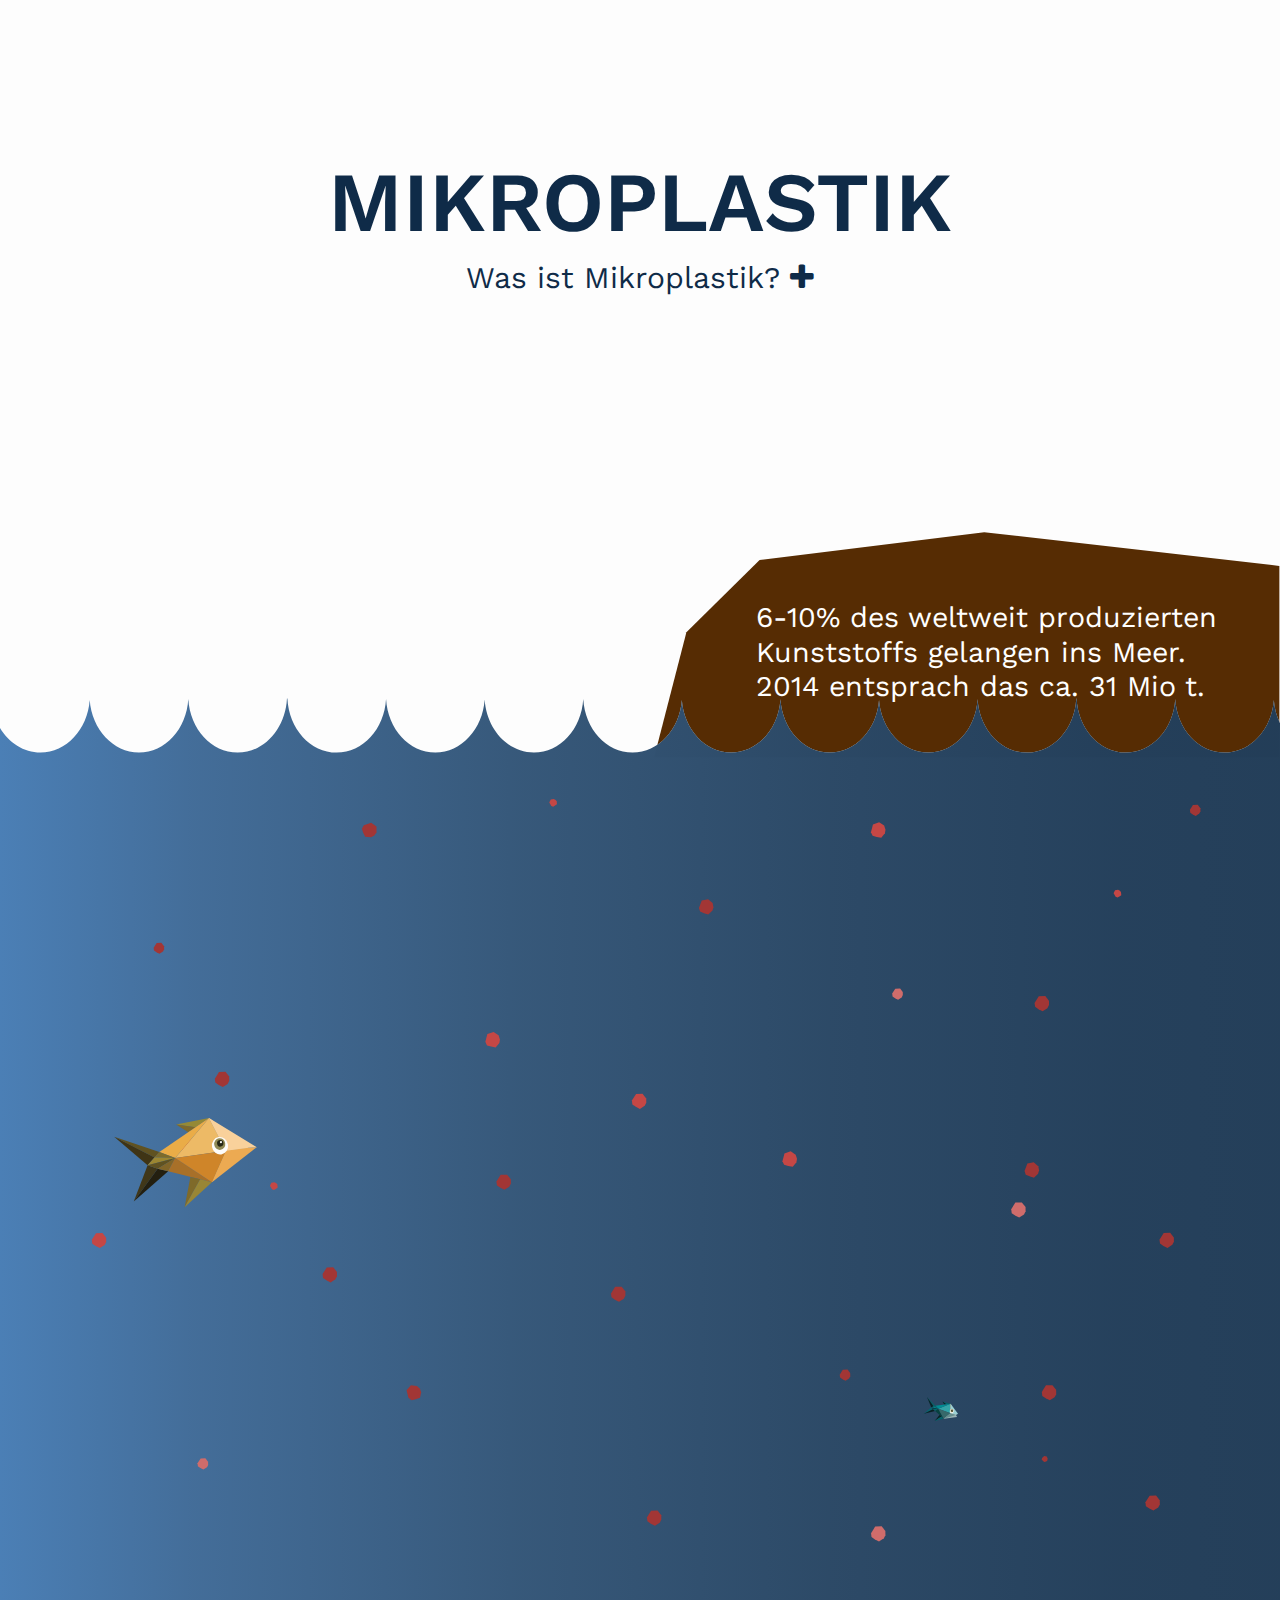
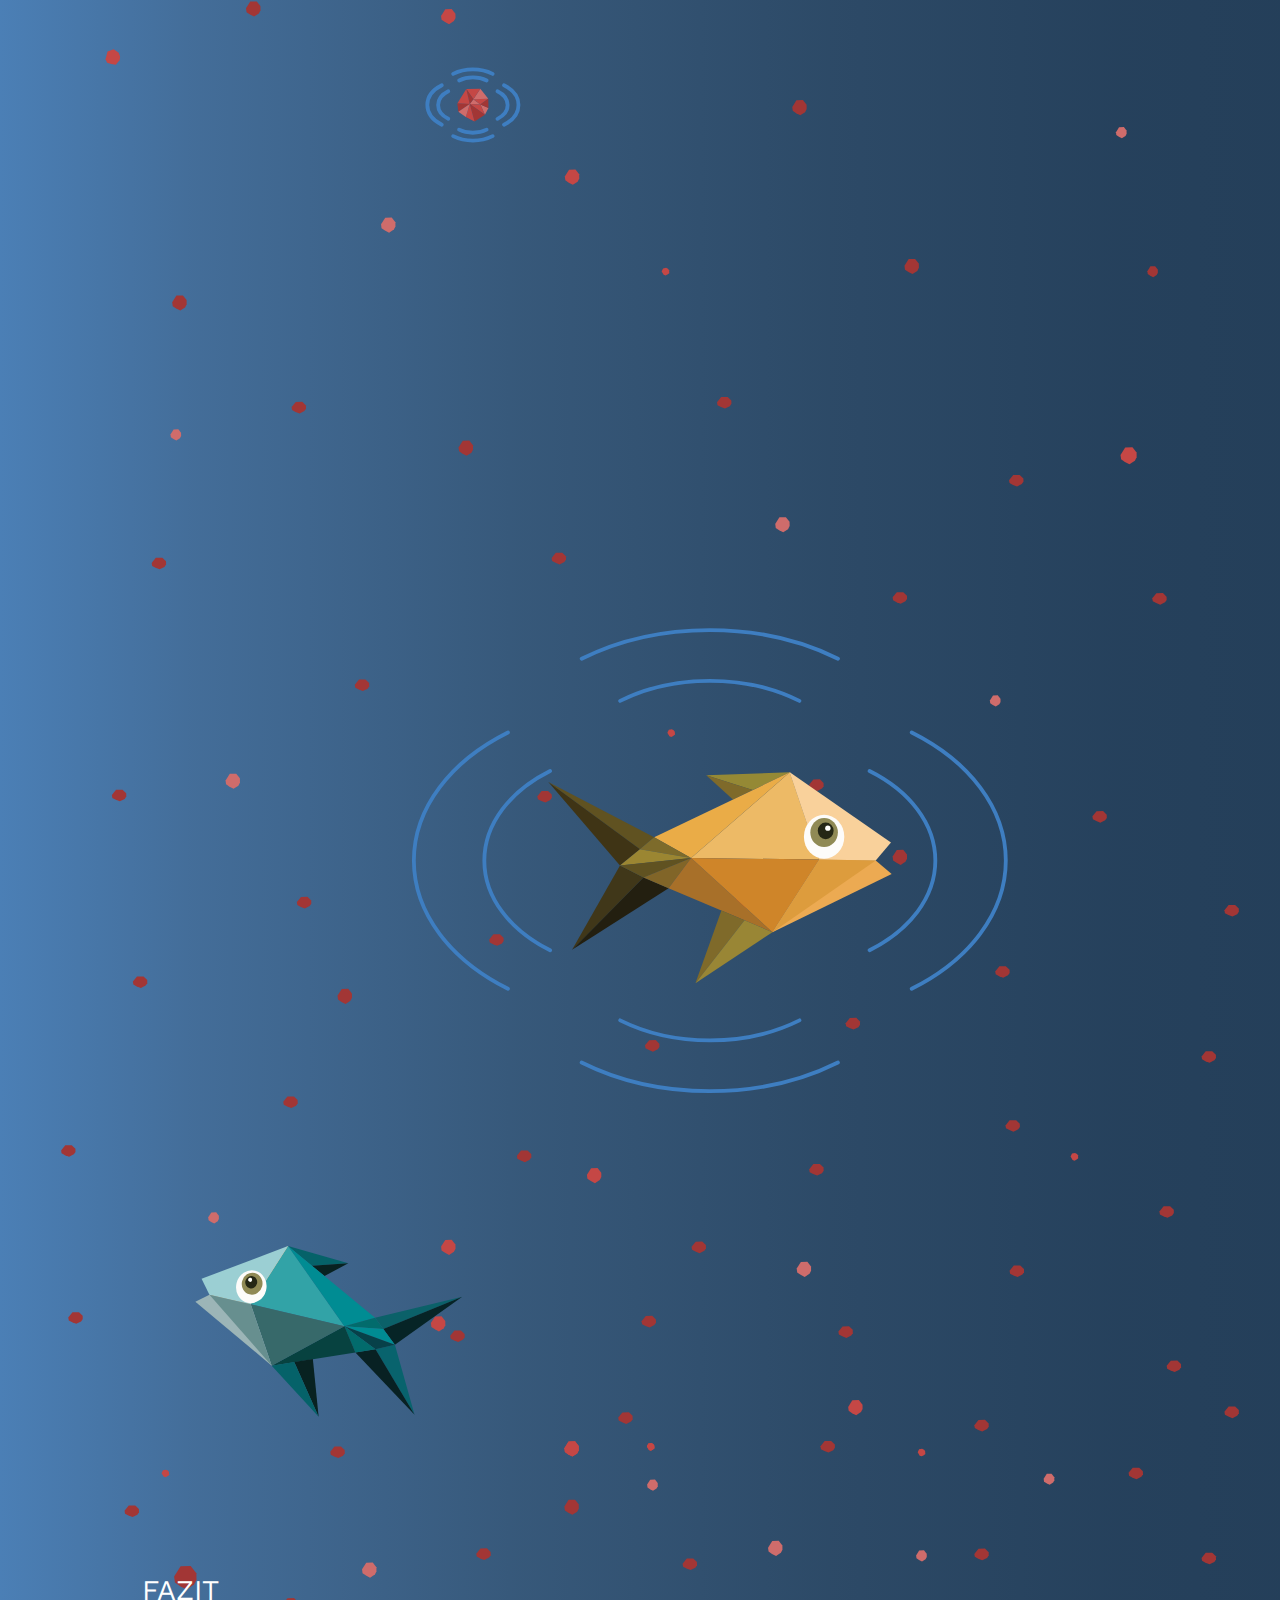
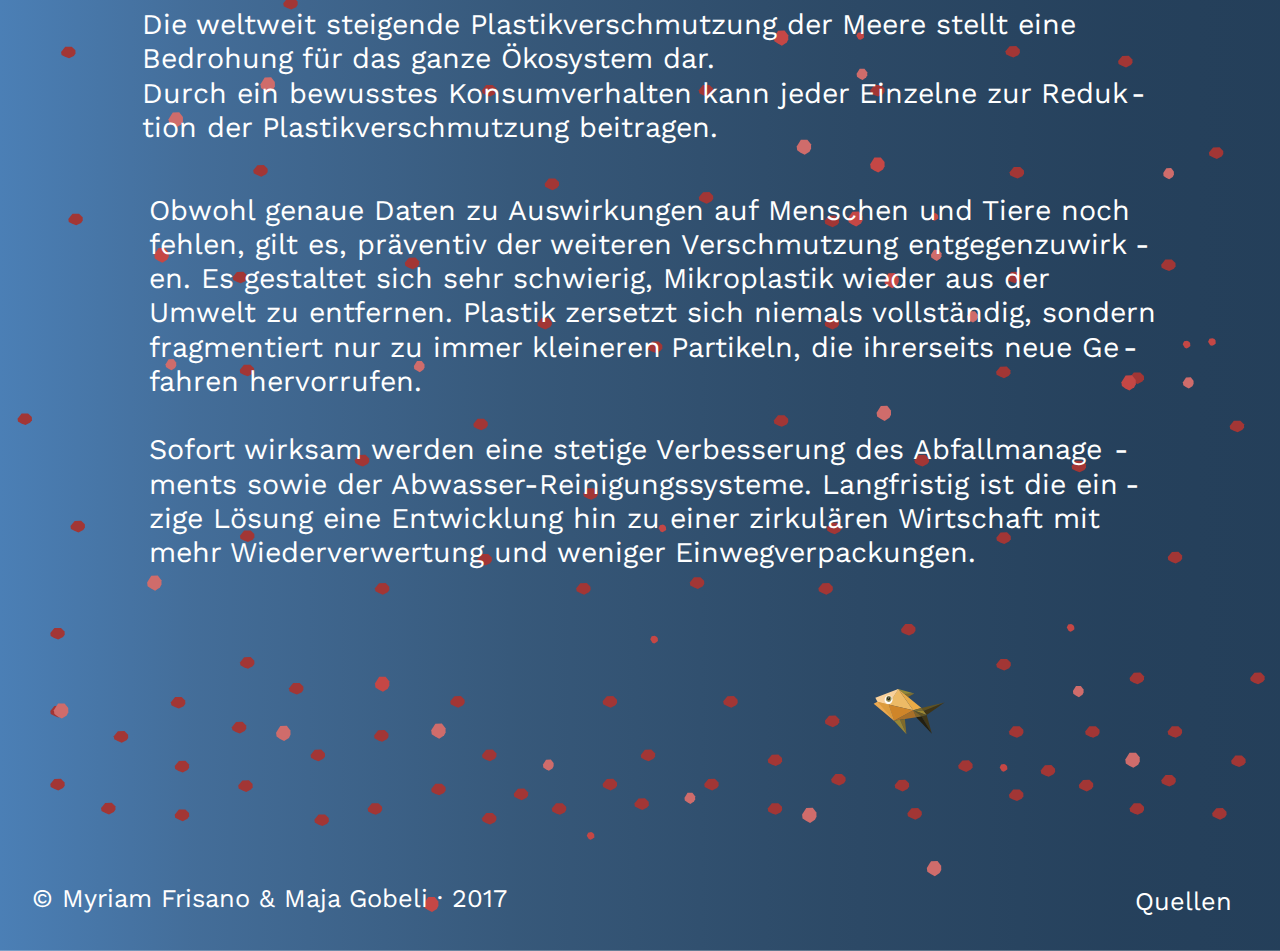
==== index.html @ d48871a4 "new svg and animation" ====
<!DOCTYPE html>
<html lang="de">

<head>
    <meta charset="UTF-8">
    <meta http-equiv="expires" content="43200">
    <title>Mikroplastik</title>
    <meta name="viewport" content="width=device-width, initial-scale=1">
    <link href="https://fonts.googleapis.com/css?family=Work+Sans:400,600" rel="stylesheet">
    <link rel="stylesheet" href="css/main.css">
</head>
<!-- head end-->

<body>
    <div class="container">
        <div class="head">
            <h1 class="title">Mikroplastik</h1>
            <div class="toggle-box text">
                <p class="toggles">Was ist Mikroplastik? <i class="fa fa-plus"></i></p>
                <p class="is-toggled hidden">Unter Mikroplastik versteht man Plastikteile, die kleiner als 5mm sind. Durch Wasser- und Luftwege gelangen sie in die Umwelt, wo sie auf den ersten Blick nur schwer zu erkennen sind, aber grossen Schaden anrichten können. Die Konzentration
                    von Mikroplastik in den Weltmeeren wächst stetig.</p>
            </div>
        </div>
        <div class="water-scrollable">
            <svg version="1.1" xmlns="http://www.w3.org/2000/svg" xmlns:xlink="http://www.w3.org/1999/xlink" x="0px" y="0px" viewBox="0 0 2016.2 5826.3" style="enable-background:new 0 0 2016.2 5826.3;" xml:space="preserve">
                <defs>
                    <linearGradient id="ocean_gradient_1_" gradientUnits="userSpaceOnUse" x1="-180.1298" y1="3107.217" x2="2158.627" y2="3107.217">
                        <stop offset="0" style="stop-color:#3E7EC1"/>
                        <stop offset="0.2067" style="stop-color:#315F8F"/>
                        <stop offset="0.426" style="stop-color:#23486D"/>
                        <stop offset="0.6368" style="stop-color:#183858"/>
                        <stop offset="0.8329" style="stop-color:#102E4C"/>
                        <stop offset="1" style="stop-color:#0E2B48"/>
                    </linearGradient>
                </defs>
                <g id="Land_neu">
                    <polygon class="st0" points="2015.2,481 1030.4,481 1081.2,283.9 1196.5,170.3 1550.3,126.3 2015.2,179.4 	"/>
                    <rect x="1190.8" y="243.3" class="st1" width="796.3" height="180.6"/>
                    <text id="Infobox_1" transform="matrix(1 0 0 1 1190.7623 276.1377)">
                        <tspan x="0" y="0" class="st2 st3 st4">6-10% des weltweit produzierten
                        </tspan>
                        <tspan x="0" y="54" class="st2 st3 st4">Kunststoffs gelangen ins Meer.
                        </tspan>
                        <tspan x="0" y="108" class="st2 st3 st4">2014 entsprach das ca. 31 Mio t.
                        </tspan>
                    </text>
                </g>
                <g id="Ocean">
                    <g id="gradient">
                        <path id="ocean_shape" class="st5" d="M2084.1,473.5c-40.8,0-74.2-36.4-77.6-82.7c-3.4,46.4-36.8,82.7-77.6,82.7c-41.3,0-75-37.3-77.7-84.5c-2.7,47.2-36.4,84.5-77.7,84.5c-41.6,0-75.4-37.7-77.7-85.3h-0.5c-2.3,47.6-36.2,85.3-77.7,85.3c-41.3,0-75-37.3-77.7-84.5c-2.7,47.2-36.4,84.5-77.7,84.5c-40.8,0-74.2-36.4-77.6-82.7c-3.4,46.4-36.8,82.7-77.6,82.7c-41.3,0-75-37.3-77.7-84.5c-2.7,47.2-36.4,84.5-77.7,84.5c-40.8,0-74.2-36.4-77.6-82.7c-3.4,46.4-36.8,82.7-77.6,82.7c-41.3,0-75-37.3-77.7-84.5c-2.7,47.2-36.4,84.5-77.7,84.5c-41,0-74.6-36.8-77.6-83.5c-3.1,46.7-36.6,83.5-77.6,83.5c-41.3,0-75-37.3-77.7-84.5c-2.7,47.2-36.4,84.5-77.7,84.5c-41.6,0-75.4-37.7-77.7-85.3H452c-2.3,47.6-36.2,85.3-77.7,85.3c-41.3,0-75-37.3-77.7-84.5c-2.7,47.2-36.4,84.5-77.7,84.5c-40.8,0-74.2-36.5-77.6-82.7c-3.4,46.4-36.8,82.7-77.6,82.7c-41.6,0-75.3-37.8-77.6-85.3h0c-2.3,47.6-36.2,85.3-77.7,85.3c-41.6,0-75.3-37.9-77.6-85.3h-10.8v5438.1h2338.8V409.4C2148.9,446.5,2119.3,473.5,2084.1,473.5z"/>
                        <path id="ocean_gradient" class="st6" fill="url(#ocean_gradient_1_)" d="M2084.1,473.5c-40.8,0-74.2-36.4-77.6-82.7c-3.4,46.4-36.8,82.7-77.6,82.7c-41.3,0-75-37.3-77.7-84.5c-2.7,47.2-36.4,84.5-77.7,84.5c-41.6,0-75.4-37.7-77.7-85.3h-0.5c-2.3,47.6-36.2,85.3-77.7,85.3c-41.3,0-75-37.3-77.7-84.5c-2.7,47.2-36.4,84.5-77.7,84.5c-40.8,0-74.2-36.4-77.6-82.7c-3.4,46.4-36.8,82.7-77.6,82.7c-41.3,0-75-37.3-77.7-84.5c-2.7,47.2-36.4,84.5-77.7,84.5c-40.8,0-74.2-36.4-77.6-82.7c-3.4,46.4-36.8,82.7-77.6,82.7c-41.3,0-75-37.3-77.7-84.5c-2.7,47.2-36.4,84.5-77.7,84.5c-41,0-74.6-36.8-77.6-83.5c-3.1,46.7-36.6,83.5-77.6,83.5c-41.3,0-75-37.3-77.7-84.5c-2.7,47.2-36.4,84.5-77.7,84.5c-41.6,0-75.4-37.7-77.7-85.3H452c-2.3,47.6-36.2,85.3-77.7,85.3c-41.3,0-75-37.3-77.7-84.5c-2.7,47.2-36.4,84.5-77.7,84.5c-40.8,0-74.2-36.5-77.6-82.7c-3.4,46.4-36.8,82.7-77.6,82.7c-41.6,0-75.3-37.8-77.6-85.3h0c-2.3,47.6-36.2,85.3-77.7,85.3c-41.6,0-75.3-37.9-77.6-85.3h-10.8v5438.1h2338.8V409.4C2148.9,446.5,2119.3,473.5,2084.1,473.5z"/>
                    </g>
                    <g id="MP">
                        <polygon class="st7" points="1586.1,4764.9 1592.7,4756.8 1602.9,4756.6 1608.7,4762.3 1608.8,4767.4 1606.3,4771.1
            			1598.7,4774.9 1592.3,4772.4 1586.9,4769.5 		"/>
                        <polygon class="st7" points="366.6,4764.9 373.2,4756.8 383.4,4756.6 389.2,4762.3 389.3,4767.4 386.8,4771.1 379.2,4774.9
            			372.8,4772.4 367.4,4769.5 		"/>
                        <polygon class="st7" points="446.2,4333.6 452.8,4325.6 463,4325.4 468.8,4331 468.9,4336.2 466.4,4339.9 458.8,4343.7
            			452.4,4341.2 447,4338.3 		"/>
                        <polygon class="st7" points="96.2,4410.3 102.8,4402.3 113,4402 118.8,4407.7 118.9,4412.9 116.3,4416.6 108.8,4420.4
            			102.4,4417.8 97,4415 		"/>
                        <polygon class="st7" points="1534.7,4256 1541.3,4247.8 1551.5,4247.6 1557.3,4253.3 1557.4,4258.4 1554.8,4262.2 1547.2,4265.9
            			1540.9,4263.4 1535.5,4260.6 		"/>
                        <polygon class="st7" points="196.2,4187.9 202.8,4179.8 213,4179.6 218.8,4185.2 218.9,4190.4 216.4,4194.1 208.8,4197.9
            			202.4,4195.4 197,4192.5 		"/>
                        <polygon class="st7" points="1534.7,4053.1 1541.3,4045.1 1551.5,4044.8 1557.3,4050.5 1557.4,4055.6 1554.8,4059.3
            			1547.2,4063.2 1540.9,4060.6 1535.5,4057.8 		"/>
                        <polygon class="st7" points="1837.7,3959.6 1844.2,3951.5 1854.5,3951.3 1860.2,3956.9 1860.4,3962.1 1857.8,3965.8
            			1850.2,3969.6 1843.9,3967.1 1838.5,3964.3 		"/>
                        <polygon class="st7" points="1777.7,4128.3 1784.2,4120.2 1794.5,4120.1 1800.2,4125.7 1800.4,4130.8 1797.8,4134.6
            			1790.2,4138.4 1783.9,4135.9 1778.5,4133 		"/>
                        <polygon class="st7" points="1779.3,4923.4 1785.9,4915.2 1796.1,4915.1 1801.9,4920.7 1802,4925.8 1799.5,4929.6 1791.9,4933.4
            			1785.5,4930.9 1780.1,4928.1 		"/>
                        <polygon class="st7" points="752.1,5209.4 758.7,5201.2 768.9,5201 774.7,5206.7 774.8,5211.8 772.2,5215.6 764.6,5219.3
            			758.3,5216.8 752.9,5214 		"/>
                        <polygon class="st7" points="1289.1,5255.3 1295.7,5247.2 1305.9,5247 1311.7,5252.7 1311.8,5257.8 1309.2,5261.6 1301.7,5265.3
            			1295.3,5262.8 1289.9,5260 		"/>
                        <polygon class="st7" points="1086.6,5246.2 1093.1,5238 1103.3,5237.9 1109.1,5243.5 1109.3,5248.6 1106.7,5252.4 1099.1,5256.2
            			1092.7,5253.7 1087.3,5250.8 		"/>
                        <polygon class="st7" points="907.6,5255.3 914.1,5247.2 924.3,5247 930.1,5252.7 930.3,5257.8 927.7,5261.6 920.1,5265.3
            			913.7,5262.8 908.3,5260 		"/>
                        <polygon class="st7" points="1302.4,5160 1309,5152 1319.2,5151.8 1325,5157.4 1325.1,5162.6 1322.5,5166.3 1314.9,5170.1
            			1308.6,5167.6 1303.2,5164.7 		"/>
                        <polygon class="st7" points="1937,4999.4 1943.5,4991.3 1953.8,4991.1 1959.5,4996.8 1959.7,5001.8 1957.1,5005.6 1949.5,5009.4
            			1943.2,5006.9 1937.8,5004.1 		"/>
                        <polygon class="st7" points="1569,4914.3 1575.5,4906.1 1585.8,4905.9 1591.5,4911.6 1591.7,4916.7 1589.1,4920.5 1581.5,4924.2
            			1575.2,4921.7 1569.8,4918.9 		"/>
                        <polygon class="st7" points="1218.9,4990.9 1225.5,4982.8 1235.7,4982.6 1241.5,4988.3 1241.6,4993.4 1239.1,4997.2
            			1231.5,5000.9 1225.1,4998.4 1219.7,4995.6 		"/>
                        <polygon class="st7" points="1020.6,4874.7 1027.2,4866.6 1037.4,4866.3 1043.2,4872 1043.3,4877.1 1040.7,4880.9 1033.2,4884.6
            			1026.8,4882.2 1021.4,4879.4 		"/>
                        <polygon class="st7" points="918.9,5106 925.5,5097.8 935.7,5097.6 941.5,5103.3 941.6,5108.4 939,5112.2 931.5,5115.9
            			925.1,5113.5 919.7,5110.7 		"/>
                        <polygon class="st7" points="1829,4745.5 1835.6,4737.4 1845.8,4737.2 1851.6,4742.9 1851.7,4748 1849.1,4751.7 1841.6,4755.5
            			1835.2,4753 1829.8,4750.1 		"/>
                        <polygon class="st7" points="1299,4676.4 1305.5,4668.3 1315.8,4668.1 1321.5,4673.8 1321.7,4678.9 1319.1,4682.7 1311.5,4686.4
            			1305.2,4683.9 1299.8,4681 		"/>
                        <polygon class="st7" points="1299,4837.5 1305.5,4829.4 1315.8,4829.1 1321.5,4834.8 1321.7,4839.9 1319.1,4843.7 1311.5,4847.5
            			1305.2,4844.9 1299.8,4842.2 		"/>
                        <polygon class="st7" points="1590.3,4599.7 1596.9,4591.7 1607.1,4591.5 1612.9,4597.1 1613,4602.2 1610.5,4606 1602.9,4609.8
            			1596.5,4607.3 1591.1,4604.4 		"/>
                        <polygon class="st7" points="1839.4,5206.1 1846,5198 1856.2,5197.8 1862,5203.4 1862.1,5208.6 1859.5,5212.3 1852,5216.1
            			1845.6,5213.6 1840.2,5210.7 		"/>
                        <polygon class="st7" points="1569.4,5374.8 1576,5366.7 1586.2,5366.5 1592,5372.2 1592.1,5377.3 1589.5,5381.1 1581.9,5384.8
            			1575.6,5382.3 1570.2,5379.4 		"/>
                        <polygon class="st7" points="1569.4,5175.4 1576,5167.3 1586.2,5167.1 1592,5172.8 1592.1,5177.9 1589.5,5181.6 1581.9,5185.4
            			1575.6,5182.9 1570.2,5180.1 		"/>
                        <polygon class="st7" points="111,5157.1 117.6,5149.1 127.8,5148.8 133.6,5154.5 133.7,5159.6 131.1,5163.3 123.6,5167.2
            			117.2,5164.6 111.8,5161.8 		"/>
                        <polygon class="st7" points="745.6,4996.5 752.2,4988.3 762.4,4988.1 768.2,4993.8 768.3,4998.9 765.7,5002.7 758.1,5006.4
            			751.8,5003.9 746.4,5001.1 		"/>
                        <polygon class="st7" points="377.6,4911.3 384.2,4903.2 394.4,4903 400.2,4908.7 400.3,4913.8 397.7,4917.5 390.1,4921.3
            			383.8,4918.8 378.4,4915.9 		"/>
                        <polygon class="st7" points="27.6,4988 34.1,4979.9 44.3,4979.7 50.1,4985.3 50.3,4990.5 47.7,4994.2 40.1,4998 33.7,4995.5
            			28.3,4992.6 		"/>
                        <polygon class="st7" points="637.6,4742.5 644.2,4734.4 654.4,4734.3 660.2,4739.9 660.3,4745 657.7,4748.8 650.2,4752.6
            			643.8,4750.1 638.4,4747.2 		"/>
                        <polygon class="st7" points="107.6,4673.4 114.2,4665.3 124.4,4665.2 130.2,4670.8 130.3,4675.9 127.7,4679.7 120.1,4683.5
            			113.8,4681 108.4,4678.1 		"/>
                        <polygon class="st7" points="398.9,4596.8 405.5,4588.7 415.7,4588.5 421.5,4594.2 421.6,4599.3 419.1,4603 411.5,4606.8
            			405.1,4604.3 399.7,4601.5 		"/>
                        <polygon class="st7" points="857.9,4618.1 864.5,4609.9 874.7,4609.8 880.5,4615.4 880.6,4620.5 878,4624.3 870.4,4628.1
            			864.1,4625.6 858.7,4622.8 		"/>
                        <polygon class="st7" points="378,5371.9 384.6,5363.8 394.8,5363.6 400.6,5369.2 400.7,5374.3 398.1,5378.1 390.6,5381.9
            			384.2,5379.4 378.8,5376.5 		"/>
                        <polygon class="st7" points="378,5172.5 384.6,5164.3 394.8,5164.2 400.6,5169.8 400.7,5174.9 398.1,5178.7 390.6,5182.4
            			384.2,5180 378.8,5177.1 		"/>
                        <polygon class="st7" points="999.3,5594.3 1005.8,5586.2 1016,5586 1021.8,5591.6 1022,5596.8 1019.4,5600.5 1011.8,5604.3
            			1005.4,5601.8 1000,5598.9 		"/>
                        <polygon class="st7" points="1429.3,5609.6 1435.9,5601.5 1446.1,5601.3 1451.9,5607 1452,5612.1 1449.4,5615.9 1441.9,5619.6
            			1435.5,5617.1 1430.1,5614.3 		"/>
                        <polygon class="st7" points="1909.3,5609.6 1915.9,5601.5 1926.1,5601.3 1931.9,5607 1932.1,5612.1 1929.5,5615.9 1921.9,5619.6
            			1915.5,5617.1 1910.1,5614.3 		"/>
                        <polygon class="st7" points="1309.3,5555.9 1315.9,5547.9 1326.1,5547.6 1331.9,5553.3 1332,5558.4 1329.4,5562.2 1321.8,5566
            			1315.5,5563.4 1310.1,5560.6 		"/>
                        <polygon class="st7" points="1209.3,5601.9 1215.8,5593.9 1226.1,5593.6 1231.8,5599.3 1232,5604.5 1229.4,5608.2 1221.8,5612
            			1215.5,5609.4 1210.1,5606.6 		"/>
                        <polygon class="st7" points="1209.3,5525.2 1215.8,5517.2 1226.1,5517 1231.8,5522.6 1232,5527.8 1229.4,5531.5 1221.8,5535.3
            			1215.5,5532.8 1210.1,5529.9 		"/>
                        <polygon class="st7" points="1109.3,5563.6 1115.8,5555.5 1126.1,5555.3 1131.8,5561 1132,5566.1 1129.4,5569.9 1121.8,5573.6
            			1115.4,5571.1 1110,5568.3 		"/>
                        <polygon class="st7" points="869.2,5601.9 875.8,5593.9 886,5593.6 891.8,5599.3 891.9,5604.5 889.4,5608.2 881.8,5612
            			875.4,5609.4 870,5606.6 		"/>
                        <polygon class="st7" points="949.2,5563.6 955.8,5555.5 966,5555.3 971.8,5561 972,5566.1 969.4,5569.9 961.8,5573.6
            			955.4,5571.1 950,5568.3 		"/>
                        <polygon class="st7" points="79.2,5563.6 85.7,5555.5 96,5555.3 101.7,5561 101.9,5566.1 99.3,5569.9 91.7,5573.6 85.3,5571.1
            			79.9,5568.3 		"/>
                        <polygon class="st7" points="79.2,5448.5 85.7,5440.5 96,5440.3 101.7,5445.9 101.9,5451.1 99.3,5454.8 91.7,5458.6 85.3,5456.1
            			79.9,5453.2 		"/>
                        <polygon class="st7" points="79.2,5325.8 85.7,5317.8 96,5317.6 101.7,5323.2 101.9,5328.3 99.3,5332.1 91.7,5335.9 85.3,5333.4
            			79.9,5330.5 		"/>
                        <polygon class="st7" points="759.2,5617.3 765.8,5609.2 776,5609 781.8,5614.7 781.9,5619.8 779.4,5623.6 771.8,5627.3
            			765.4,5624.8 760,5621.9 		"/>
                        <polygon class="st7" points="809.2,5578.9 815.8,5570.9 826,5570.6 831.8,5576.3 831.9,5581.4 829.4,5585.2 821.8,5589
            			815.4,5586.4 810,5583.6 		"/>
                        <polygon class="st7" points="579.2,5601.9 585.8,5593.9 596,5593.6 601.8,5599.3 601.9,5604.5 599.3,5608.2 591.8,5612
            			585.4,5609.4 580,5606.6 		"/>
                        <polygon class="st7" points="679.2,5571.2 685.8,5563.2 696,5563 701.8,5568.6 701.9,5573.8 699.3,5577.5 691.8,5581.3
            			685.4,5578.8 680,5575.9 		"/>
                        <polygon class="st7" points="759.2,5517.6 765.8,5509.5 776,5509.3 781.8,5515 781.9,5520.1 779.4,5523.8 771.8,5527.6
            			765.4,5525.1 760,5522.2 		"/>
                        <polygon class="st7" points="590.6,5255.3 597.1,5247.2 607.4,5247 613.1,5252.7 613.3,5257.8 610.7,5261.6 603.1,5265.3
            			596.8,5262.8 591.4,5260 		"/>
                        <polygon class="st7" points="1009.3,5517.6 1015.8,5509.5 1026,5509.3 1031.8,5515 1032,5520.1 1029.4,5523.8 1021.8,5527.6
            			1015.4,5525.1 1010,5522.2 		"/>
                        <polygon class="st7" points="489.2,5517.6 495.8,5509.5 506,5509.3 511.8,5515 511.9,5520.1 509.3,5523.8 501.8,5527.6
            			495.4,5525.1 490,5522.2 		"/>
                        <polygon class="st7" points="589.2,5486.9 595.8,5478.8 606,5478.6 611.8,5484.3 611.9,5489.4 609.3,5493.1 601.8,5496.9
            			595.4,5494.4 590,5491.6 		"/>
                        <polygon class="st7" points="709.2,5433.2 715.8,5425.2 726,5424.9 731.8,5430.6 731.9,5435.7 729.4,5439.4 721.8,5443.3
            			715.4,5440.7 710,5437.9 		"/>
                        <polygon class="st7" points="949.2,5433.2 955.8,5425.2 966,5424.9 971.8,5430.6 972,5435.7 969.4,5439.4 961.8,5443.3
            			955.4,5440.7 950,5437.9 		"/>
                        <polygon class="st7" points="1139.3,5433.2 1145.8,5425.2 1156.1,5424.9 1161.8,5430.6 1162,5435.7 1159.4,5439.4 1151.8,5443.3
            			1145.5,5440.7 1140.1,5437.9 		"/>
                        <polygon class="st7" points="1299.3,5463.9 1305.9,5455.8 1316.1,5455.6 1321.9,5461.3 1322,5466.4 1319.4,5470.1 1311.8,5473.9
            			1305.5,5471.4 1300.1,5468.6 		"/>
                        <polygon class="st7" points="1688,5062.5 1694.5,5054.4 1704.8,5054.2 1710.5,5059.9 1710.7,5065 1708.1,5068.7 1700.5,5072.5
            			1694.2,5070 1688.8,5067.2 		"/>
                        <polygon class="st7" points="1829.3,5557.4 1835.9,5549.3 1846.1,5549.1 1851.9,5554.8 1852,5559.9 1849.5,5563.7 1841.9,5567.4
            			1835.5,5565 1830.1,5562.1 		"/>
                        <polygon class="st7" points="495.2,5619.6 501.8,5611.5 512,5611.4 517.8,5617 517.9,5622.1 515.4,5625.9 507.8,5629.7
            			501.4,5627.2 496,5624.3 		"/>
                        <polygon class="st7" points="375.2,5566 381.8,5557.8 392,5557.7 397.8,5563.3 397.9,5568.4 395.3,5572.2 387.8,5576
            			381.4,5573.5 376,5570.6 		"/>
                        <polygon class="st7" points="275.2,5612 281.8,5603.8 292,5603.7 297.8,5609.3 297.9,5614.4 295.3,5618.2 287.8,5622
            			281.4,5619.5 276,5616.6 		"/>
                        <polygon class="st7" points="275.2,5535.3 281.8,5527.2 292,5527 297.8,5532.6 297.9,5537.7 295.3,5541.5 287.8,5545.3
            			281.4,5542.8 276,5540 		"/>
                        <polygon class="st7" points="1939.3,5526.8 1945.9,5518.6 1956.1,5518.4 1961.9,5524.1 1962.1,5529.2 1959.5,5533 1951.9,5536.7
            			1945.5,5534.2 1940.1,5531.4 		"/>
                        <polygon class="st7" points="1699.3,5565.1 1705.9,5557 1716.1,5556.8 1721.9,5562.4 1722,5567.6 1719.5,5571.3 1711.9,5575.1
            			1705.5,5572.6 1700.1,5569.8 		"/>
                        <polygon class="st7" points="179.2,5488.4 185.7,5480.3 196,5480.1 201.7,5485.7 201.9,5490.9 199.3,5494.6 191.7,5498.4
            			185.4,5495.9 180,5493.1 		"/>
                        <polygon class="st7" points="1589.3,5580.5 1595.9,5572.3 1606.1,5572.2 1611.9,5577.8 1612,5582.9 1609.4,5586.7 1601.9,5590.4
            			1595.5,5588 1590.1,5585.1 		"/>
                        <polygon class="st7" points="1639.3,5542.1 1645.9,5534 1656.1,5533.7 1661.9,5539.4 1662,5544.6 1659.4,5548.3 1651.9,5552.1
            			1645.5,5549.6 1640.1,5546.8 		"/>
                        <polygon class="st7" points="269.2,5434.7 275.8,5426.6 286,5426.4 291.7,5432.1 291.9,5437.2 289.3,5441 281.7,5444.7
            			275.4,5442.2 270,5439.4 		"/>
                        <polygon class="st7" points="1409.3,5565.1 1415.9,5557 1426.1,5556.8 1431.9,5562.4 1432,5567.6 1429.4,5571.3 1421.8,5575.1
            			1415.5,5572.6 1410.1,5569.8 		"/>
                        <polygon class="st7" points="1509.3,5534.4 1515.9,5526.3 1526.1,5526.1 1531.9,5531.8 1532,5536.9 1529.4,5540.6 1521.9,5544.4
            			1515.5,5541.9 1510.1,5539.1 		"/>
                        <polygon class="st7" points="1589.3,5480.8 1595.9,5472.6 1606.1,5472.4 1611.9,5478.1 1612,5483.2 1609.4,5487 1601.9,5490.7
            			1595.5,5488.2 1590.1,5485.4 		"/>
                        <polygon class="st7" points="1709.3,5480.8 1715.9,5472.6 1726.1,5472.4 1731.9,5478.1 1732,5483.2 1729.5,5487 1721.9,5490.7
            			1715.5,5488.2 1710.1,5485.4 		"/>
                        <polygon class="st7" points="1839.3,5480.8 1845.9,5472.6 1856.1,5472.4 1861.9,5478.1 1862,5483.2 1859.5,5487 1851.9,5490.7
            			1845.5,5488.2 1840.1,5485.4 		"/>
                        <polygon class="st7" points="1419.3,5319.6 1425.9,5311.6 1436.1,5311.3 1441.9,5317 1442,5322.2 1439.4,5325.9 1431.9,5329.7
            			1425.5,5327.1 1420.1,5324.3 		"/>
                        <polygon class="st7" points="1779.3,5601.9 1785.9,5593.9 1796.1,5593.6 1801.9,5599.3 1802,5604.5 1799.5,5608.2 1791.9,5612
            			1785.5,5609.4 1780.1,5606.6 		"/>
                        <polygon class="st7" points="1779.3,5396.4 1785.9,5388.3 1796.1,5388 1801.9,5393.7 1802,5398.9 1799.5,5402.6 1791.9,5406.4
            			1785.5,5403.8 1780.1,5401 		"/>
                        <polygon class="st7" points="1969.3,5396.4 1975.9,5388.3 1986.1,5388 1991.9,5393.7 1992.1,5398.9 1989.5,5402.6 1981.9,5406.4
            			1975.5,5403.8 1970.1,5401 		"/>
                        <polygon class="st7" points="365.2,5473.9 371.8,5465.8 382,5465.6 387.8,5471.2 387.9,5476.4 385.3,5480.1 377.8,5483.9
            			371.4,5481.4 366,5478.6 		"/>
                        <polygon class="st7" points="455.2,5412.6 461.8,5404.4 472,5404.2 477.8,5409.9 477.9,5415 475.4,5418.8 467.8,5422.5
            			461.4,5420 456,5417.3 		"/>
                        <polygon class="st7" points="159.2,5601.3 165.7,5593.3 176,5593 181.7,5598.7 181.9,5603.8 179.3,5607.6 171.7,5611.4
            			165.3,5608.8 159.9,5606 		"/>
                        <polygon class="st7" points="1583.8,4409.3 1590.3,4401.2 1600.6,4401 1606.3,4406.6 1606.5,4411.8 1603.9,4415.5 1596.3,4419.3
            			1590,4416.8 1584.6,4414 		"/>
                        <polygon class="st7" points="1761.2,4424.8 1767.7,4416.8 1778,4416.5 1783.7,4422.2 1783.9,4427.4 1781.3,4431 1773.7,4434.9
            			1767.3,4432.3 1761.9,4429.5 		"/>
                        <polygon class="st7" points="558.9,5053.4 565.5,5045.2 575.7,5045 581.5,5050.7 581.6,5055.8 579.1,5059.6 571.5,5063.3
            			565.1,5060.9 559.7,5058 		"/>
                        <polygon class="st7" points="750.2,4255.5 756.8,4247.4 767,4247.2 772.8,4252.8 773,4257.9 770.4,4261.7 762.8,4265.5
            			756.4,4263 751,4260.2 		"/>
                        <polygon class="st7" points="1928.7,4032 1935.3,4023.9 1945.5,4023.7 1951.3,4029.3 1951.4,4034.5 1948.8,4038.2 1941.3,4042.1
            			1934.9,4039.5 1929.5,4036.7 		"/>
                        <polygon class="st7" points="1904.2,4568.8 1910.8,4560.7 1921,4560.5 1926.8,4566.2 1926.9,4571.3 1924.3,4575 1916.7,4578.8
            			1910.4,4576.3 1905,4573.4 		"/>
                        <polygon class="st7" points="1892.7,4262.2 1899.2,4254.1 1909.5,4254 1915.2,4259.6 1915.4,4264.7 1912.8,4268.5 1905.2,4272.2
            			1898.8,4269.8 1893.4,4266.9 		"/>
                        <polygon class="st7" points="1370.7,4470.6 1377.3,4462.6 1387.5,4462.3 1393.3,4468 1393.4,4473.1 1390.8,4476.9 1383.3,4480.7
            			1376.9,4478.1 1371.5,4475.3 		"/>
                        <polygon class="st7" points="1100.7,4639.4 1107.3,4631.3 1117.5,4631 1123.3,4636.7 1123.4,4641.9 1120.8,4645.6 1113.2,4649.4
            			1106.9,4646.8 1101.5,4644.1 		"/>
                        <polygon class="st7" points="1100.7,4470.6 1107.3,4462.6 1117.5,4462.3 1123.3,4468 1123.4,4473.1 1120.8,4476.9 1113.2,4480.7
            			1106.9,4478.1 1101.5,4475.3 		"/>
                        <polygon class="st7" points="1815,2750.8 1821.5,2742.6 1831.8,2742.4 1837.5,2748.1 1837.7,2753.2 1835.1,2757 1827.5,2760.7
            			1821.2,2758.2 1815.8,2755.5 		"/>
                        <polygon class="st7" points="814.2,3628.9 820.8,3620.7 831,3620.6 836.8,3626.2 836.9,3631.3 834.4,3635.1 826.8,3638.9
            			820.4,3636.4 815,3633.5 		"/>
                        <polygon class="st7" points="446.2,3543.7 452.8,3535.6 463,3535.4 468.8,3541.1 468.9,3546.2 466.4,3550 458.8,3553.7
            			452.4,3551.2 447,3548.3 		"/>
                        <polygon class="st7" points="96.2,3620.4 102.8,3612.3 113,3612.1 118.8,3617.7 118.9,3622.9 116.3,3626.6 108.8,3630.4
            			102.4,3627.9 97,3625 		"/>
                        <polygon class="st7" points="1274.7,3650 1281.2,3641.9 1291.5,3641.7 1297.2,3647.3 1297.4,3652.5 1294.8,3656.2 1287.2,3660
            			1280.8,3657.5 1275.4,3654.7 		"/>
                        <polygon class="st7" points="176.2,3060.4 182.8,3052.3 193,3052.2 198.8,3057.8 198.9,3062.9 196.4,3066.7 188.8,3070.4
            			182.4,3068 177,3065.1 		"/>
                        <polygon class="st7" points="467.6,3229.2 474.2,3221.1 484.4,3221 490.2,3226.6 490.3,3231.7 487.7,3235.4 480.2,3239.2
            			473.8,3236.8 468.4,3233.9 		"/>
                        <polygon class="st7" points="1440.6,5053.4 1447.2,5045.2 1457.4,5045 1463.2,5050.7 1463.4,5055.8 1460.8,5059.6 1453.2,5063.3
            			1446.8,5060.9 1441.4,5058 		"/>
                        <polygon class="st7" points="1567.6,3338.4 1574.2,3330.2 1584.4,3330.1 1590.2,3335.7 1590.4,3340.8 1587.8,3344.6
            			1580.2,3348.3 1573.8,3345.9 1568.4,3343 		"/>
                        <polygon class="st7" points="1826.3,3716.7 1832.9,3708.5 1843.1,3708.3 1848.9,3714 1849,3719.1 1846.4,3722.9 1838.9,3726.6
            			1832.5,3724.1 1827.1,3721.3 		"/>
                        <polygon class="st7" points="1176.2,3232.8 1169.5,3224.8 1159,3224.6 1153.1,3230.2 1153,3235.4 1155.6,3239.1 1163.3,3242.9
            			1169.8,3240.4 1175.4,3237.5 		"/>
                        <polygon class="st7" points="1292.4,4086.2 1299,4078.2 1309.2,4078 1315,4083.6 1315.1,4088.7 1312.5,4092.5 1305,4096.3
            			1298.6,4093.8 1293.2,4090.9 		"/>
                        <polygon class="st7" points="1590.3,3809.8 1596.9,3801.7 1607.1,3801.5 1612.9,3807.1 1613,3812.2 1610.5,3816 1602.9,3819.8
            			1596.5,3817.3 1591.1,3814.5 		"/>
                        <polygon class="st7" points="759.2,4470.6 765.8,4462.6 776,4462.3 781.8,4468 781.9,4473.1 779.4,4476.9 771.8,4480.7
            			765.4,4478.1 760,4475.3 		"/>
                        <polygon class="st7" points="107.6,3883.5 114.2,3875.3 124.4,3875.2 130.2,3880.8 130.3,3885.9 127.7,3889.7 120.1,3893.5
            			113.8,3891 108.4,3888.2 		"/>
                        <polygon class="st7" points="398.9,3806.9 405.5,3798.7 415.7,3798.5 421.5,3804.2 421.6,3809.3 419.1,3813.1 411.5,3816.8
            			405.1,3814.3 399.7,3811.5 		"/>
                        <polygon class="st7" points="709.2,3912.2 715.8,3904.2 726,3903.9 731.8,3909.6 731.9,3914.8 729.4,3918.4 721.8,3922.3
            			715.4,3919.7 710,3916.9 		"/>
                        <polygon class="st7" points="1583.8,3581 1590.3,3572.9 1600.6,3572.7 1606.3,3578.3 1606.5,3583.5 1603.9,3587.2 1596.3,3591
            			1590,3588.4 1584.6,3585.6 		"/>
                        <polygon class="st7" points="1016,3454.9 1022.6,3446.8 1032.8,3446.6 1038.6,3452.2 1038.7,3457.4 1036.1,3461.1 1028.5,3464.9
            			1022.2,3462.4 1016.8,3459.5 		"/>
                        <polygon class="st7" points="1406,2749.2 1412.6,2741.2 1422.8,2741 1428.6,2746.6 1428.7,2751.8 1426.2,2755.5 1418.6,2759.3
            			1412.2,2756.8 1406.8,2753.9 		"/>
                        <polygon class="st7" points="1320.6,3905.6 1327.2,3897.6 1337.4,3897.4 1343.2,3903 1343.3,3908.2 1340.8,3911.8 1333.2,3915.7
            			1326.8,3913.2 1321.4,3910.3 		"/>
                        <polygon class="st7" points="520.3,4095.1 526.9,4086.9 537.1,4086.8 542.9,4092.4 543,4097.5 540.4,4101.3 532.9,4105
            			526.5,4102.6 521.1,4099.7 		"/>
                        <polygon class="st7" points="1928.7,3242 1935.3,3233.9 1945.5,3233.8 1951.3,3239.4 1951.4,3244.5 1948.8,3248.3 1941.3,3252
            			1934.9,3249.6 1929.5,3246.7 		"/>
                        <polygon class="st7" points="1720.7,3094.1 1727.3,3086.1 1737.5,3085.8 1743.2,3091.5 1743.4,3096.6 1740.8,3100.4
            			1733.2,3104.2 1726.9,3101.6 1721.5,3098.8 		"/>
                        <polygon class="st7" points="1892.7,3472.3 1899.2,3464.1 1909.5,3464 1915.2,3469.6 1915.4,3474.7 1912.8,3478.5 1905.2,3482.2
            			1898.8,3479.8 1893.4,3476.9 		"/>
                        <polygon class="st7" points="846.5,4837.5 853.1,4829.4 863.3,4829.1 869.1,4834.8 869.2,4839.9 866.7,4843.7 859.1,4847.5
            			852.7,4844.9 847.3,4842.2 		"/>
                        <polygon class="st7" points="1075.2,4271.4 1081.8,4263.3 1092,4263.1 1097.8,4268.8 1097.9,4273.9 1095.3,4277.6 1087.8,4281.4
            			1081.4,4278.9 1076,4276 		"/>
                        <polygon class="st7" points="1089.3,3772.1 1095.9,3764.1 1106.1,3763.8 1111.9,3769.5 1112,3774.6 1109.5,3778.3 1101.9,3782.2
            			1095.5,3779.6 1090.1,3776.8 		"/>
                        <polygon class="st7" points="1274.7,3044.1 1281.2,3036.1 1291.5,3035.8 1297.2,3041.5 1297.4,3046.6 1294.8,3050.3
            			1287.2,3054.2 1280.8,3051.6 1275.4,3048.8 		"/>
                        <polygon class="st7" points="973.8,4041.1 980.4,4033.1 990.6,4032.9 996.4,4038.5 996.5,4043.7 994,4047.4 986.4,4051.2
            			980,4048.7 974.6,4045.8 		"/>
                        <polygon class="st7" points="1332,3420 1338.6,3411.8 1348.8,3411.6 1354.6,3417.3 1354.7,3422.4 1352.1,3426.2 1344.5,3429.9
            			1338.2,3427.5 1332.8,3424.6 		"/>
                        <polygon class="st7" points="846.5,3062.4 853.1,3054.3 863.3,3054.2 869.1,3059.8 869.2,3064.9 866.7,3068.6 859.1,3072.5
            			852.7,3070 847.3,3067.1 		"/>
                        <polygon class="st7" points="770.6,3288 777.2,3279.9 787.4,3279.7 793.2,3285.4 793.3,3290.5 790.7,3294.3 783.1,3298
            			776.8,3295.5 771.4,3292.7 		"/>
                        <polygon class="st7" points="558.9,2886.8 565.5,2878.8 575.7,2878.5 581.5,2884.1 581.6,2889.3 579.1,2893 571.5,2896.9
            			565.1,2894.3 559.7,2891.5 		"/>
                        <polygon class="st7" points="1010.6,3889.3 1017.2,3881.2 1027.4,3881 1033.2,3886.6 1033.3,3891.8 1030.7,3895.5 1023.2,3899.3
            			1016.8,3896.8 1011.4,3894 		"/>
                        <polygon class="st7" points="238.9,2695.1 245.5,2687 255.7,2686.8 261.5,2692.4 261.6,2697.5 259,2701.3 251.4,2705.1
            			245.1,2702.6 239.7,2699.8 		"/>
                        <polygon class="st7" points="868.9,2687.3 875.5,2679.1 885.7,2679 891.4,2684.6 891.6,2689.7 889,2693.5 881.4,2697.3
            			875.1,2694.8 869.7,2692 		"/>
                        <polygon class="st7" points="209.3,3354.5 215.9,3346.5 226.1,3346.3 231.9,3351.9 232,3357.1 229.4,3360.8 221.9,3364.6
            			215.5,3362.1 210.1,3359.2 		"/>
                        <polygon class="st7" points="459.3,2449.5 465.9,2441.5 476.1,2441.3 481.9,2446.9 482,2452.1 479.4,2455.7 471.9,2459.6
            			465.5,2457.1 460.1,2454.2 		"/>
                        <polygon class="st7" points="1129.4,2441.9 1136,2433.8 1146.2,2433.6 1152,2439.3 1152.1,2444.4 1149.5,2448.1 1142,2451.9
            			1135.6,2449.4 1130.2,2446.5 		"/>
                        <polygon class="st7" points="1589.4,2564.6 1596,2556.5 1606.2,2556.3 1612,2562 1612.1,2567.1 1609.5,2570.8 1602,2574.6
            			1595.6,2572.1 1590.2,2569.2 		"/>
                    </g>
                    <g id="neues_MP">
                        <polygon class="st7" points="573.1,588.1 584.7,583.8 593,589.8 593.1,599.2 589.2,604.5 584.2,606.9 575.2,606.2 572.1,599.7
            			570.1,593.5 		"/>
                        <polygon class="st7" points="271.3,2284.4 277.9,2273.9 288.1,2273.6 293.9,2281 294,2287.7 291.5,2292.6 283.9,2297.5
            			277.5,2294.2 272.1,2290.5 		"/>
                        <polygon class="st8" points="1765,2524.9 1772.4,2513.1 1783.8,2512.8 1790.3,2521.1 1790.4,2528.6 1787.6,2534.1 1779.1,2539.6
            			1771.9,2535.9 1765.9,2531.7 		"/>
                        <polygon class="st7" points="1804.2,1654.4 1810.8,1643.9 1821,1643.6 1826.8,1651 1826.9,1657.7 1824.4,1662.6 1816.8,1667.5
            			1810.4,1664.2 1805,1660.5 		"/>
                        <polygon class="st7" points="962.4,1325.5 969,1315 979.2,1314.7 985,1322.1 985.1,1328.8 982.6,1333.7 975,1338.6 968.6,1335.3
            			963.2,1331.6 		"/>
                        <polygon class="st7" points="1629.6,867.8 1636.3,857.3 1646.5,857 1652.3,864.4 1652.3,871.1 1649.8,876 1642.3,880.9
            			1635.8,877.6 1630.5,873.9 		"/>
                        <polygon class="st7" points="1406,3157.6 1412.6,3147.1 1422.8,3146.8 1428.6,3154.2 1428.7,3160.9 1426.2,3165.8 1418.6,3170.7
            			1412.2,3167.4 1406.8,3163.7 		"/>
                        <polygon class="st7" points="283.3,1097.5 280.3,1085.4 287.1,1077.9 296.4,1078.8 301.4,1083.4 303.2,1088.6 301.4,1097.4
            			294.6,1099.8 288.2,1101.1 		"/>
                        <polygon class="st7" points="1613.8,1132.5 1618.3,1120.9 1628.3,1118.7 1635.4,1124.9 1636.7,1131.5 1635.2,1136.8 1628.6,1143
            			1621.7,1140.9 1615.7,1138.3 		"/>
                        <polygon class="st7" points="1100.9,718.1 1105.4,706.5 1115.4,704.3 1122.5,710.5 1123.8,717.1 1122.3,722.4 1115.7,728.6
            			1108.8,726.6 1102.8,723.9 		"/>
                        <polygon class="st7" points="643.4,1489.8 640.4,1477.8 647.2,1470.2 656.6,1471.1 661.5,1475.7 663.3,1480.9 661.6,1489.8
            			654.8,1492.1 648.4,1493.5 		"/>
                        <polygon class="st7" points="1641,1480.7 1647.6,1470.2 1657.8,1469.9 1663.6,1477.3 1663.7,1484 1661.2,1488.9 1653.6,1493.8
            			1647.2,1490.5 1641.8,1486.8 		"/>
                        <polygon class="st7" points="387.5,1821.3 394.2,1810.8 404.4,1810.5 410.2,1817.9 410.3,1824.6 407.8,1829.5 400.2,1834.4
            			393.8,1831.1 388.4,1827.4 		"/>
                        <polygon class="st7" points="1826.4,1240.7 1833,1230.2 1843.2,1229.9 1849,1237.3 1849.1,1244 1846.6,1248.9 1839,1253.8
            			1832.6,1250.5 1827.2,1246.8 		"/>
                        <polygon class="st7" points="1424.7,2226.9 1431.3,2216.4 1441.5,2216.1 1447.3,2223.5 1447.4,2230.2 1444.9,2235.1 1437.3,2240
            			1430.9,2236.7 1425.5,2233 		"/>
                        <polygon class="st7" points="1019,1678.3 1025.6,1667.8 1035.8,1667.5 1041.6,1674.9 1041.7,1681.6 1039.2,1686.5 1031.6,1691.4
            			1025.2,1688.1 1019.8,1684.4 		"/>
                        <polygon class="st7" points="1641.3,1584.7 1644.9,1581.4 1648.8,1582.4 1650.3,1585.8 1649.6,1588.4 1648.1,1590 1644.7,1591
            			1642.6,1589.1 1641,1587.1 		"/>
                        <polygon class="st7" points="338.4,987.2 345,976.7 355.2,976.4 361,983.8 361.1,990.5 358.6,995.4 351,1000.3 344.6,997
            			339.2,993.3 		"/>
                        <polygon class="st9" points="265.5,4516.2 272.1,4505.7 282.3,4505.4 288.1,4512.8 288.2,4519.5 285.7,4524.4 278.1,4529.3
            			271.7,4526 266.3,4522.3 		"/>
                        <polygon class="st7" points="274.3,4291.6 284.5,4275.3 300.3,4274.8 309.3,4286.3 309.5,4296.7 305.6,4304.3 293.8,4311.9
            			283.9,4306.8 275.6,4301 		"/>
                        <polygon class="st8" points="1040.5,5165.9 1037.2,5160.5 1039.5,5155.8 1044.2,5154.9 1047.3,5156.4 1048.9,5158.7
            			1049.4,5163.3 1046.4,5165.4 1043.4,5167 		"/>
                        <polygon class="st9" points="651.9,4905 656.8,4897.3 664.3,4897 668.6,4902.5 668.7,4907.5 666.8,4911.1 661.2,4914.7
            			656.5,4912.3 652.5,4909.6 		"/>
                        <polygon class="st7" points="242,780.9 246.8,773.3 254.2,773.1 258.4,778.5 258.5,783.3 256.7,786.9 251.2,790.5 246.5,788.1
            			242.6,785.4 		"/>
                        <polygon class="st8" points="764.5,929 767.7,916.8 777.5,913.4 785.3,918.8 787.5,925.3 786.6,930.8 780.7,937.9 773.5,936.6
            			767.1,934.7 		"/>
                        <polygon class="st8" points="995.3,1021.6 1001.9,1011.1 1012.1,1010.8 1017.9,1018.2 1018,1024.9 1015.5,1029.8 1007.9,1034.7
            			1001.5,1031.4 996.1,1027.7 		"/>
                        <polygon class="st9" points="1592.8,1192.8 1599.4,1182.3 1609.6,1182 1615.4,1189.4 1615.5,1196.1 1613,1201 1605.4,1205.9
            			1599,1202.6 1593.6,1198.9 		"/>
                        <polygon class="st7" points="782,1149.1 788.6,1138.6 798.8,1138.3 804.6,1145.7 804.7,1152.4 802.2,1157.3 794.6,1162.2
            			788.2,1158.9 782.8,1155.2 		"/>
                        <polygon class="st8" points="868.4,557.5 865.2,552.1 867.5,547.4 872.2,546.5 875.2,548 876.9,550.3 877.3,554.9 874.3,557
            			871.4,558.6 		"/>
                        <polygon class="st9" points="1405.3,853.1 1410.2,845.3 1417.8,845.1 1422,850.6 1422.1,855.5 1420.3,859.2 1414.6,862.8
            			1409.9,860.3 1405.9,857.6 		"/>
                        <polygon class="st7" points="1322.7,1453.3 1327.5,1445.6 1335,1445.4 1339.2,1450.8 1339.3,1455.7 1337.4,1459.3 1331.9,1462.8
            			1327.2,1460.4 1323.3,1457.7 		"/>
                        <polygon class="st8" points="1232.5,1117.2 1235.6,1105 1245.4,1101.6 1253.3,1107 1255.4,1113.4 1254.5,1118.9 1248.7,1126
            			1241.5,1124.8 1235.1,1122.8 		"/>
                        <polygon class="st8" points="144.6,1241 151.2,1230.5 161.4,1230.2 167.2,1237.5 167.3,1244.3 164.8,1249.2 157.2,1254
            			150.8,1250.8 145.4,1247 		"/>
                        <polygon class="st9" points="1372,1703 1378.6,1692.5 1388.8,1692.2 1394.6,1699.6 1394.7,1706.3 1392.2,1711.2 1384.6,1716.1
            			1378.2,1712.8 1372.8,1709.1 		"/>
                        <polygon class="st7" points="508.1,1294.9 514.7,1284.4 524.9,1284.1 530.7,1291.5 530.8,1298.2 528.3,1303.1 520.7,1308
            			514.3,1304.7 508.9,1301 		"/>
                        <polygon class="st8" points="428.5,1161.3 425.2,1155.8 427.5,1151.1 432.2,1150.2 435.3,1151.7 436.9,1154 437.4,1158.6
            			434.4,1160.8 431.4,1162.3 		"/>
                        <polygon class="st9" points="311.1,1593 316,1585.3 323.5,1585 327.8,1590.5 327.9,1595.5 326.1,1599.1 320.4,1602.7
            			315.7,1600.3 311.7,1597.5 		"/>
                        <polygon class="st7" points="1807.3,2235.4 1812.1,2227.7 1819.5,2227.5 1823.7,2232.9 1823.8,2237.8 1822,2241.4 1816.5,2244.9
            			1811.8,2242.5 1807.9,2239.8 		"/>
                        <polygon class="st8" points="166.2,1901.5 169.4,1889.3 179.1,1885.9 187,1891.3 189.2,1897.7 188.3,1903.2 182.4,1910.3
            			175.2,1909.1 168.8,1907.1 		"/>
                        <polygon class="st8" points="694.7,1833.3 701.4,1822.8 711.5,1822.5 717.4,1829.9 717.5,1836.6 715,1841.5 707.4,1846.4
            			701,1843.1 695.5,1839.4 		"/>
                        <polygon class="st9" points="600.2,2161.7 606.8,2151.2 617,2150.9 622.8,2158.3 622.9,2165 620.4,2169.9 612.8,2174.8
            			606.4,2171.5 601,2167.8 		"/>
                        <polygon class="st7" points="1247.9,1976.7 1254.5,1966.2 1264.7,1965.9 1270.5,1973.3 1270.6,1980 1268.1,1984.9 1260.5,1989.8
            			1254.1,1986.5 1248.7,1982.8 		"/>
                        <polygon class="st8" points="1757.3,700.6 1754.1,695.2 1756.4,690.5 1761.1,689.6 1764.1,691.1 1765.8,693.4 1766.2,698
            			1763.2,700.1 1760.3,701.7 		"/>
                        <polygon class="st9" points="268.5,2492.6 273.4,2484.8 280.9,2484.6 285.2,2490.1 285.3,2495 283.4,2498.7 277.8,2502.3
            			273.1,2499.8 269.1,2497.1 		"/>
                        <polygon class="st7" points="1874.3,563.7 1879.1,556 1886.6,555.8 1890.8,561.2 1890.9,566.1 1889,569.6 1883.5,573.2
            			1878.8,570.8 1874.9,568.1 		"/>
                        <polygon class="st8" points="1371.9,598.8 1375,586.6 1384.8,583.2 1392.7,588.5 1394.8,595 1393.9,600.5 1388.1,607.6
            			1380.9,606.3 1374.5,604.4 		"/>
                        <polygon class="st8" points="889.7,2086.2 896.3,2075.7 906.5,2075.4 912.3,2082.8 912.4,2089.5 909.9,2094.4 902.3,2099.3
            			895.9,2096 890.5,2092.3 		"/>
                        <polygon class="st9" points="1221.1,2633.7 1227.7,2623.2 1237.9,2622.9 1243.7,2630.3 1243.8,2637 1241.3,2641.9 1233.7,2646.8
            			1227.3,2643.5 1221.9,2639.8 		"/>
                        <polygon class="st7" points="722.3,2513.1 729,2502.6 739.2,2502.3 745,2509.7 745.1,2516.4 742.6,2521.3 735,2526.2
            			728.6,2522.9 723.2,2519.2 		"/>
                        <polygon class="st8" points="1045.4,2241.2 1042.2,2235.8 1044.4,2231.1 1049.2,2230.2 1052.2,2231.7 1053.9,2234 1054.3,2238.6
            			1051.3,2240.7 1048.4,2242.3 		"/>
                        <polygon class="st9" points="1757.8,2016.5 1762.7,2008.8 1770.3,2008.5 1774.5,2014 1774.6,2019 1772.8,2022.6 1767.1,2026.2
            			1762.4,2023.8 1758.4,2021 		"/>
                        <polygon class="st8" points="924.5,3658.8 931.1,3648.3 941.3,3648 947.1,3655.4 947.2,3662.1 944.7,3667 937.1,3671.9
            			930.7,3668.6 925.3,3664.9 		"/>
                        <polygon class="st9" points="355.3,3037.7 361.9,3027.2 372.1,3026.9 377.9,3034.3 378,3041 375.5,3045.9 367.9,3050.8
            			361.5,3047.5 356.1,3043.8 		"/>
                        <polygon class="st7" points="531.6,3376.6 538.3,3366.1 548.5,3365.8 554.3,3373.2 554.4,3379.9 551.9,3384.8 544.3,3389.7
            			537.9,3386.4 532.5,3382.7 		"/>
                        <polygon class="st8" points="1054.4,2968.1 1051.2,2962.6 1053.5,2957.9 1058.2,2957 1061.2,2958.6 1062.9,2960.8 1063.3,2965.4
            			1060.3,2967.6 1057.4,2969.2 		"/>
                        <polygon class="st9" points="1559.2,2911.5 1564.1,2903.7 1571.6,2903.5 1575.9,2909 1576,2913.9 1574.1,2917.6 1568.5,2921.2
            			1563.8,2918.7 1559.8,2916 		"/>
                        <polygon class="st8" points="678.7,3892.4 685.4,3881.9 695.5,3881.6 701.4,3889 701.5,3895.7 699,3900.6 691.4,3905.5
            			685,3902.2 679.5,3898.5 		"/>
                        <polygon class="st9" points="1254.9,3806.5 1261.5,3796 1271.7,3795.7 1277.5,3803.1 1277.6,3809.8 1275.1,3814.7 1267.5,3819.6
            			1261.1,3816.3 1255.7,3812.6 		"/>
                        <polygon class="st8" points="1689.5,3635.4 1686.3,3629.9 1688.6,3625.2 1693.3,3624.3 1696.4,3625.9 1698,3628.1 1698.4,3632.7
            			1695.4,3634.9 1692.5,3636.5 		"/>
                        <polygon class="st9" points="328,3725.8 332.9,3718 340.5,3717.8 344.8,3723.3 344.8,3728.2 343,3731.9 337.4,3735.5 332.6,3733
            			328.6,3730.3 		"/>
                        <polygon class="st8" points="694.7,3771.9 701.4,3761.4 711.5,3761.1 717.4,3768.5 717.5,3775.2 715,3780.1 707.4,3785
            			701,3781.7 695.5,3778 		"/>
                        <polygon class="st9" points="1209.8,4246.1 1216.4,4235.6 1226.6,4235.3 1232.4,4242.7 1232.5,4249.4 1230,4254.3 1222.4,4259.2
            			1216,4255.9 1210.6,4252.2 		"/>
                        <polygon class="st8" points="257.7,4134.2 254.4,4128.8 256.7,4124.1 261.4,4123.2 264.5,4124.7 266.1,4127 266.6,4131.6
            			263.6,4133.7 260.6,4135.3 		"/>
                        <polygon class="st9" points="1643.9,4137.5 1648.8,4129.8 1656.4,4129.5 1660.7,4135 1660.8,4140 1658.9,4143.6 1653.3,4147.2
            			1648.5,4144.8 1644.5,4142.1 		"/>
                        <polygon class="st8" points="667.8,5752.1 674.5,5741.6 684.7,5741.3 690.5,5748.7 690.6,5755.4 688.1,5760.3 680.5,5765.2
            			674.1,5761.9 668.7,5758.2 		"/>
                        <polygon class="st9" points="434.8,5482.7 441.5,5472.2 451.7,5471.9 457.5,5479.3 457.6,5486 455.1,5490.9 447.5,5495.8
            			441.1,5492.5 435.7,5488.8 		"/>
                        <polygon class="st7" points="889,4181.3 895.6,4170.8 905.8,4170.5 911.6,4177.9 911.7,4184.6 909.2,4189.5 901.6,4194.4
            			895.2,4191.1 889.8,4187.4 		"/>
                        <polygon class="st8" points="1027.5,5340.9 1024.3,5335.4 1026.5,5330.7 1031.3,5329.8 1034.3,5331.4 1036,5333.6 1036.4,5338.2
            			1033.4,5340.4 1030.5,5342 		"/>
                        <polygon class="st9" points="1832.3,4601.2 1837.1,4593.4 1844.7,4593.2 1849,4598.7 1849.1,4603.6 1847.2,4607.3 1841.6,4610.9
            			1836.8,4608.4 1832.8,4605.7 		"/>
                        <polygon class="st8" points="889,4089.4 895.6,4078.9 905.8,4078.6 911.6,4086 911.7,4092.7 909.2,4097.6 901.6,4102.5
            			895.2,4099.2 889.8,4095.5 		"/>
                        <polygon class="st9" points="570.3,4280.3 576.9,4269.8 587.1,4269.5 592.9,4276.9 593,4283.6 590.5,4288.5 582.9,4293.4
            			576.5,4290.1 571.1,4286.4 		"/>
                        <polygon class="st8" points="1022.2,4092.3 1018.9,4086.8 1021.2,4082.1 1025.9,4081.2 1029,4082.7 1030.6,4085 1031,4089.6
            			1028.1,4091.8 1025.1,4093.3 		"/>
                        <polygon class="st9" points="1019.3,4146.8 1024.2,4139 1031.7,4138.8 1036,4144.3 1036.1,4149.2 1034.2,4152.8 1028.6,4156.5
            			1023.9,4154 1019.9,4151.3 		"/>
                        <polygon class="st8" points="889,4089.4 895.6,4078.9 905.8,4078.6 911.6,4086 911.7,4092.7 909.2,4097.6 901.6,4102.5
            			895.2,4099.2 889.8,4095.5 		"/>
                        <polygon class="st9" points="1263.4,5611.7 1270,5601.2 1280.2,5600.9 1286,5608.3 1286.1,5615 1283.6,5619.9 1276,5624.8
            			1269.6,5621.5 1264.2,5617.8 		"/>
                        <polygon class="st8" points="1022.2,4092.3 1018.9,4086.8 1021.2,4082.1 1025.9,4081.2 1029,4082.7 1030.6,4085 1031,4089.6
            			1028.1,4091.8 1025.1,4093.3 		"/>
                        <polygon class="st9" points="855.3,5532.9 860.1,5525.1 867.7,5524.9 872,5530.4 872.1,5535.3 870.2,5539 864.6,5542.6
            			859.8,5540.1 855.8,5537.4 		"/>
                        <polygon class="st8" points="1336,4024.4 1342.6,4013.9 1352.8,4013.6 1358.6,4021 1358.7,4027.7 1356.2,4032.6 1348.6,4037.5
            			1342.2,4034.2 1336.8,4030.5 		"/>
                        <polygon class="st9" points="84.8,5447.3 91.5,5436.8 101.7,5436.5 107.5,5443.9 107.6,5450.6 105.1,5455.5 97.5,5460.4
            			91.1,5457.1 85.7,5453.4 		"/>
                        <polygon class="st8" points="1448.7,4101.3 1445.5,4095.8 1447.7,4091.1 1452.5,4090.2 1455.5,4091.7 1457.2,4094 1457.6,4098.6
            			1454.6,4100.8 1451.7,4102.3 		"/>
                        <polygon class="st9" points="1443,4258.3 1447.8,4250.5 1455.4,4250.3 1459.7,4255.8 1459.8,4260.8 1457.9,4264.4 1452.3,4268
            			1447.6,4265.6 1443.6,4262.8 		"/>
                        <polygon class="st8" points="1370.7,4587.3 1377.3,4576.8 1387.5,4576.5 1393.3,4583.9 1393.4,4590.6 1390.9,4595.5
            			1383.3,4600.4 1376.9,4597.1 1371.5,4593.4 		"/>
                        <polygon class="st9" points="1380.8,4978.5 1387.4,4968 1397.6,4967.7 1403.4,4975.1 1403.5,4981.8 1401,4986.7 1393.4,4991.6
            			1387,4988.3 1381.6,4984.6 		"/>
                        <polygon class="st8" points="1683.5,5322.6 1680.3,5317.1 1682.5,5312.4 1687.2,5311.5 1690.3,5313 1691.9,5315.3 1692.4,5319.9
            			1689.4,5322 1686.4,5323.6 		"/>
                        <polygon class="st9" points="1078.2,5585.1 1083,5577.4 1090.6,5577.1 1094.9,5582.6 1095,5587.6 1093.1,5591.2 1087.5,5594.8
            			1082.7,5592.4 1078.7,5589.6 		"/>
                        <polygon class="st8" points="590.6,5405.2 597.2,5394.7 607.4,5394.4 613.2,5401.8 613.3,5408.5 610.8,5413.4 603.2,5418.3
            			596.8,5415 591.4,5411.3 		"/>
                        <polygon class="st9" points="1459.9,5695.6 1466.5,5685.1 1476.7,5684.8 1482.5,5692.2 1482.6,5698.9 1480.1,5703.8
            			1472.5,5708.7 1466.1,5705.4 1460.7,5701.7 		"/>
                        <polygon class="st8" points="1469.2,4675.3 1465.9,4669.8 1468.2,4665.1 1472.9,4664.2 1476,4665.7 1477.6,4668 1478,4672.6
            			1475.1,4674.8 1472.1,4676.3 		"/>
                        <polygon class="st9" points="1690,5417 1694.9,5409.2 1702.5,5409 1706.8,5414.5 1706.8,5419.4 1705,5423 1699.4,5426.7
            			1694.6,5424.2 1690.6,5421.5 		"/>
                        <polygon class="st8" points="1336,4672.4 1342.6,4661.9 1352.8,4661.6 1358.6,4669 1358.7,4675.7 1356.2,4680.6 1348.6,4685.5
            			1342.2,4682.2 1336.8,4678.5 		"/>
                        <polygon class="st9" points="1772.6,5524.9 1779.2,5514.4 1789.3,5514.1 1795.2,5521.5 1795.3,5528.2 1792.8,5533.1 1785.2,5538
            			1778.8,5534.7 1773.3,5531 		"/>
                        <polygon class="st8" points="1577.9,5543 1574.7,5537.6 1576.9,5532.9 1581.7,5532 1584.7,5533.5 1586.4,5535.8 1586.8,5540.4
            			1583.8,5542.5 1580.9,5544.1 		"/>
                        <polygon class="st9" points="1466.3,4729.8 1471.2,4722 1478.7,4721.8 1483,4727.3 1483.1,4732.2 1481.2,4735.8 1475.6,4739.5
            			1470.9,4737 1466.9,4734.3 		"/>
                        <polygon class="st8" points="1393,4769.4 1399.6,4758.9 1409.8,4758.6 1415.6,4766 1415.7,4772.7 1413.2,4777.6 1405.6,4782.5
            			1399.2,4779.2 1393.8,4775.5 		"/>
                        <polygon class="st9" points="679.2,5478.9 685.8,5468.4 696,5468.1 701.8,5475.5 701.9,5482.2 699.4,5487.1 691.8,5492
            			685.4,5488.7 680,5485 		"/>
                        <polygon class="st8" points="927.4,5650.3 924.2,5644.8 926.4,5640.1 931.2,5639.2 934.2,5640.8 935.9,5643 936.3,5647.6
            			933.3,5649.8 930.4,5651.4 		"/>
                        <polygon class="st9" points="1523.3,4826.8 1528.2,4819 1535.7,4818.8 1540,4824.3 1540.1,4829.2 1538.2,4832.8 1532.6,4836.5
            			1527.9,4834 1523.9,4831.3 		"/>
                        <polygon class="st8" points="243.1,4729.5 249.7,4719 259.9,4718.7 265.7,4726.1 265.8,4732.8 263.3,4737.7 255.7,4742.6
            			249.3,4739.3 243.9,4735.6 		"/>
                        <polygon class="st9" points="410.3,4461.2 416.9,4450.7 427.1,4450.4 432.9,4457.8 433,4464.5 430.5,4469.4 422.9,4474.3
            			416.5,4471 411.1,4467.3 		"/>
                        <polygon class="st8" points="1906.2,4872.3 1902.9,4866.8 1905.2,4862.1 1909.9,4861.2 1913,4862.7 1914.6,4865 1915,4869.6
            			1912.1,4871.8 1909.1,4873.3 		"/>
                        <polygon class="st9" points="260.8,4902.1 265.7,4894.4 273.2,4894.1 277.5,4899.6 277.6,4904.6 275.7,4908.2 270.1,4911.8
            			265.4,4909.4 261.4,4906.6 		"/>
                        <polygon class="st8" points="1766.4,4930.5 1773,4920 1783.2,4919.7 1789,4927.1 1789.1,4933.8 1786.6,4938.7 1779,4943.6
            			1772.6,4940.3 1767.2,4936.6 		"/>
                        <polygon class="st9" points="231.7,5245.9 238.3,5235.4 248.5,5235.1 254.3,5242.5 254.4,5249.2 251.9,5254.1 244.3,5259
            			237.9,5255.7 232.5,5252 		"/>
                        <polygon class="st8" points="1866.2,4876.3 1862.9,4870.8 1865.2,4866.1 1869.9,4865.2 1873,4866.7 1874.6,4869 1875,4873.6
            			1872.1,4875.8 1869.1,4877.3 		"/>
                        <polygon class="st9" points="1863.3,4930.8 1868.2,4923 1875.7,4922.8 1880,4928.3 1880.1,4933.2 1878.2,4936.8 1872.6,4940.5
            			1867.9,4938 1863.9,4935.3 		"/>
                        <polygon class="st8" points="1219,4387.4 1225.6,4376.9 1235.8,4376.6 1241.6,4384 1241.7,4390.7 1239.2,4395.6 1231.6,4400.5
            			1225.2,4397.2 1219.8,4393.5 		"/>
                        <polygon class="st9" points="1254.9,4559.3 1261.5,4548.8 1271.7,4548.5 1277.5,4555.9 1277.6,4562.6 1275.1,4567.5
            			1267.5,4572.4 1261.1,4569.1 1255.7,4565.4 		"/>
                        <polygon class="st8" points="1352.2,4390.3 1348.9,4384.8 1351.2,4380.1 1355.9,4379.2 1359,4380.7 1360.6,4383 1361,4387.6
            			1358.1,4389.8 1355.1,4391.3 		"/>
                        <polygon class="st9" points="1349.3,4444.8 1354.2,4437 1361.7,4436.8 1366,4442.3 1366.1,4447.2 1364.2,4450.8 1358.6,4454.5
            			1353.9,4452 1349.9,4449.3 		"/>
                    </g>
                </g>
                <g id="Mikroplastik">
                    <g id="pulse">
                        <path class="st10" d="M793.9,2004.8c13.8-6.9,22.8-18.3,22.8-31.1c0-12.8-9-24.2-22.8-31.1"/>
                        <path class="st10" d="M776,2022.7c-8.8,4.4-19.5,7-31.1,7s-22.3-2.6-31.1-7"/>
                        <path class="st10" d="M713.8,1924.7c8.8-4.4,19.5-7,31.1-7s22.3,2.6,31.1,7"/>
                        <path class="st10" d="M695.9,1942.6c-13.8,6.9-22.8,18.3-22.8,31.1c0,12.8,9,24.2,22.8,31.1"/>
                        <path class="st10" d="M723.1,2012.5c6.1,3.1,13.6,4.9,21.7,4.9s15.6-1.8,21.7-4.9"/>
                        <path class="st10" d="M706.1,1952c-9.7,4.8-16,12.8-16,21.7s6.3,16.9,16,21.7"/>
                        <path class="st10" d="M766.6,1935c-6.1-3.1-13.6-4.9-21.7-4.9s-15.6,1.8-21.7,4.9"/>
                        <path class="st10" d="M783.6,1995.5c9.7-4.8,16-12.8,16-21.7s-6.3-16.9-16-21.7"/>
                    </g>
                    <g id="Teilchen">
                        <polygon class="st9" points="739.9,1972 745.6,1964.5 756.7,1972.9 		"/>
                        <polygon class="st9" points="763.8,1988.9 756.7,1972.9 769.4,1978.3 		"/>
                        <polygon class="st8" points="745.6,1964.5 769.1,1963.9 756.7,1972.9 		"/>
                        <polygon class="st7" points="769.4,1978.3 756.7,1972.9 769.1,1963.9 		"/>
                        <polygon class="st9" points="745.6,1964.5 756.6,1947.9 769.1,1963.9 		"/>
                        <polygon class="st8" points="739.9,1972 763.8,1988.9 756.7,1972.9 		"/>
                        <polygon class="st7" points="747.5,1999.5 739.9,1972 763.8,1988.9 		"/>
                        <polygon class="st8" points="756.6,1947.9 734.5,1948.5 745.6,1964.5 		"/>
                        <polygon class="st7" points="739.9,1972 745.6,1964.5 734.5,1948.5 		"/>
                        <polygon class="st8" points="720.3,1971.3 734.5,1948.5 739.9,1972 		"/>
                        <polygon class="st7" points="722,1984.5 720.3,1971.3 739.9,1972 		"/>
                        <polygon class="st8" points="747.5,1999.5 733.7,1992.4 739.9,1972 		"/>
                        <polygon class="st9" points="722,1984.5 739.9,1972 733.7,1992.4 		"/>
                    </g>
                </g>
                <g id="fishy">
                    <g id="fish" class="toggler" data-toggles-overlay="fish-overlay">
                        <polygon class="st12" points="1112.4,3029.6 1244,3024.8 1185.5,3052.8 		"/>
                        <polygon class="st13" points="1154.5,3067.6 1185.5,3052.8 1112.4,3029.6 		"/>
                        <polygon class="st14" points="1088.6,3159.7 1290.5,3162.3 1244,3024.8 		"/>
                        <polygon class="st15" points="1030.4,3127.1 1088.6,3159.7 1244,3024.8 		"/>
                        <polygon class="st16" points="863.7,3040.1 1008,3145.8 1030.4,3127.1 		"/>
                        <polygon class="st17" points="976.6,3171.6 1008,3145.8 863.7,3040.1 		"/>
                        <polygon class="st18" points="1013.7,3190.6 976.6,3171.6 901.1,3304.4 		"/>
                        <polygon class="st19" points="1053.1,3207.4 1013.7,3190.6 901.1,3304.4 		"/>
                        <polygon class="st20" points="1088.6,3159.7 1008,3145.8 1030.4,3127.1 		"/>
                        <polygon class="st21" points="976.6,3171.6 1088.6,3159.7 1008,3145.8 		"/>
                        <polygon class="st16" points="1013.7,3190.6 1088.6,3159.7 976.6,3171.6 		"/>
                        <polygon class="st22" points="1053.1,3207.4 1088.6,3159.7 1013.7,3190.6 		"/>
                        <polygon class="st23" points="1216.7,3276.6 1088.6,3159.7 1053.1,3207.4 		"/>
                        <polyline class="st13" points="1095.4,3357.1 1136.3,3242.5 1172.7,3258 1095.4,3357.1 		"/>
                        <polyline class="st24" points="1095.4,3357.1 1216.7,3276.6 1172.7,3258 1095.4,3357.1 		"/>
                        <polygon class="st25" points="1290.5,3162.3 1216.7,3276.6 1088.6,3159.7 		"/>
                        <polygon class="st26" points="1379.4,3163.7 1290.5,3162.3 1216.7,3276.6 1404.5,3185 		"/>
                        <polygon class="st27" points="1244,3024.8 1379.4,3163.7 1290.5,3162.3 		"/>
                        <polyline class="st28" points="1244,3024.8 1403.4,3135.4 1379.4,3163.7 1290.5,3162.3 1244,3024.8 		"/>
                        <g>
                            <ellipse class="st29" cx="1298.1" cy="3126.3" rx="31.8" ry="34.5"/>
                            <ellipse class="st30" cx="1298.1" cy="3119.6" rx="21.7" ry="23"/>
                            <ellipse class="st31" cx="1300.6" cy="3117" rx="12.5" ry="13.1"/>
                            <circle class="st32" cx="1304" cy="3112.8" r="4.2"/>
                        </g>
                        <polygon class="st33" points="1290.5,3162.3 1379.4,3163.7 1216.7,3276.6 		"/>
                    </g>
                    <g id="pulse_1_">
                        <path class="st10" d="M1436.1,3365.8c89.6-44.7,148.2-118.5,148.2-201.9s-58.5-157.1-148.2-201.9"/>
                        <path class="st10" d="M1319.9,3481.9c-57,28.5-126.7,45.2-201.9,45.2c-75.2,0-144.8-16.7-201.9-45.2"/>
                        <path class="st10" d="M916.2,2845.9c57-28.5,126.7-45.2,201.9-45.2c75.2,0,144.8,16.7,201.9,45.2"/>
                        <path class="st10" d="M800.1,2962c-89.6,44.7-148.2,118.5-148.2,201.9s58.5,157.1,148.2,201.9"/>
                        <path class="st10" d="M976.9,3415.5c39.9,19.9,88.6,31.6,141.2,31.6c52.6,0,101.3-11.7,141.2-31.6"/>
                        <path class="st10" d="M866.5,3022.8c-62.7,31.3-103.6,82.8-103.6,141.2s40.9,109.9,103.6,141.2"/>
                        <path class="st10" d="M1259.2,2912.3c-39.9-19.9-88.6-31.6-141.2-31.6c-52.6,0-101.3,11.7-141.2,31.6"/>
                        <path class="st10" d="M1369.7,3305.1c62.7-31.3,103.6-82.8,103.6-141.2s-40.9-109.9-103.6-141.2"/>
                        <path class="st11" d="M926,2971.9"/>
                        <path class="st11" d="M815.8,2861.7"/>
                        <path class="st11" d="M1259.2,3305.1"/>
                        <path class="st11" d="M1310.1,3356"/>
                    </g>
                </g>
                <g id="mehr_Fische">
                    <g id="fish_1_">
                        <polygon class="st12" points="1424.9,5421.9 1414.9,5413.7 1440.2,5421 		"/>
                        <polygon class="st13" points="1440.2,5421 1424.9,5421.9 1430.2,5426.3 		"/>
                        <polygon class="st14" points="1414.9,5413.7 1399.4,5438.1 1438.5,5447.3 		"/>
                        <polygon class="st15" points="1414.9,5413.7 1438.5,5447.3 1451.4,5443.8 		"/>
                        <polygon class="st16" points="1451.4,5443.8 1454.8,5448.5 1487.8,5434.9 		"/>
                        <polygon class="st17" points="1487.8,5434.9 1454.8,5448.5 1459.6,5454.9 		"/>
                        <polygon class="st18" points="1467.9,5484.3 1459.6,5454.9 1451.5,5456.8 		"/>
                        <polygon class="st19" points="1467.9,5484.3 1451.5,5456.8 1443.1,5458.2 		"/>
                        <polygon class="st20" points="1451.4,5443.8 1454.8,5448.5 1438.5,5447.3 		"/>
                        <polygon class="st21" points="1454.8,5448.5 1438.5,5447.3 1459.6,5454.9 		"/>
                        <polygon class="st16" points="1459.6,5454.9 1438.5,5447.3 1451.5,5456.8 		"/>
                        <polygon class="st22" points="1451.5,5456.8 1438.5,5447.3 1443.1,5458.2 		"/>
                        <polygon class="st23" points="1443.1,5458.2 1438.5,5447.3 1408.2,5463.7 		"/>
                        <polyline class="st13" points="1427.8,5485.1 1417.6,5462.3 1425.3,5461 1427.8,5485.1 		"/>
                        <polyline class="st24" points="1427.8,5485.1 1417.6,5462.3 1408.2,5463.7 1427.8,5485.1 		"/>
                        <polygon class="st25" points="1438.5,5447.3 1408.2,5463.7 1399.4,5438.1 		"/>
                        <polygon class="st26" points="1376.2,5437 1408.2,5463.7 1399.4,5438.1 1382.1,5434.1 		"/>
                        <polygon class="st27" points="1399.4,5438.1 1382.1,5434.1 1414.9,5413.7 		"/>
                        <polyline class="st28" points="1414.9,5413.7 1399.4,5438.1 1382.1,5434.1 1378.8,5427.5 1414.9,5413.7 		"/>
                        <g>

                            <ellipse transform="matrix(0.2407 -0.9706 0.9706 0.2407 -4208.3672 5482.0195)" class="st29" cx="1399.6" cy="5430.8" rx="6.9" ry="6.3"/>

                            <ellipse transform="matrix(0.2407 -0.9706 0.9706 0.2407 -4206.8652 5481.3477)" class="st30" cx="1399.9" cy="5429.5" rx="4.6" ry="4.3"/>

                            <ellipse transform="matrix(0.2407 -0.9706 0.9706 0.2407 -4206.5332 5480.5259)" class="st31" cx="1399.6" cy="5428.8" rx="2.6" ry="2.5"/>

                            <ellipse transform="matrix(0.2407 -0.9706 0.9706 0.2407 -4205.9326 5479.3423)" class="st32" cx="1399.1" cy="5427.9" rx="0.8" ry="0.8"/>
                        </g>
                        <polygon class="st33" points="1408.2,5463.7 1382.1,5434.1 1399.4,5438.1 		"/>
                    </g>
                    <g>
                        <polygon class="st33" points="356,1100.7 391.2,1095.8 333.8,1150.4 		"/>
                        <polygon class="st12" points="277.4,1059.1 329.2,1049.2 307.8,1063.8 		"/>
                        <polygon class="st13" points="296.4,1071.5 307.8,1063.8 277.4,1059.1 		"/>
                        <polygon class="st14" points="276,1112 356,1100.7 329.2,1049.2 		"/>
                        <polygon class="st15" points="251,1102.7 276,1112 329.2,1049.2 		"/>
                        <polygon class="st16" points="179.8,1078.5 243.3,1111.4 251,1102.7 		"/>
                        <polygon class="st17" points="232.5,1123.6 243.3,1111.4 179.8,1078.5 		"/>
                        <polygon class="st18" points="248.3,1128.8 232.5,1123.6 210.7,1180.7 		"/>
                        <polygon class="st19" points="264.9,1133 248.3,1128.8 210.7,1180.7 		"/>
                        <polygon class="st20" points="276,1112 243.3,1111.4 251,1102.7 		"/>
                        <polygon class="st21" points="232.5,1123.6 276,1112 243.3,1111.4 		"/>
                        <polygon class="st16" points="248.3,1128.8 276,1112 232.5,1123.6 		"/>
                        <polygon class="st22" points="264.9,1133 276,1112 248.3,1128.8 		"/>
                        <polygon class="st23" points="333.8,1150.4 276,1112 264.9,1133 		"/>
                        <polyline class="st13" points="290.8,1189.6 299.9,1141.8 315.3,1145.7 290.8,1189.6 		"/>
                        <polyline class="st24" points="290.8,1189.6 333.8,1150.4 315.3,1145.7 290.8,1189.6 		"/>
                        <polygon class="st25" points="356,1100.7 333.8,1150.4 276,1112 		"/>
                        <polygon class="st26" points="391.2,1095.8 356,1100.7 333.8,1150.4 404.5,1095 		"/>
                        <polygon class="st27" points="329.2,1049.2 391.2,1095.8 356,1100.7 		"/>
                        <polyline class="st28" points="329.2,1049.2 404.5,1095 391.2,1095.8 356,1100.7 329.2,1049.2 		"/>

                        <ellipse transform="matrix(0.9882 -0.1531 0.1531 0.9882 -163.1893 65.9195)" class="st29" cx="346.5" cy="1092.8" rx="12.7" ry="13.8"/>

                        <ellipse transform="matrix(0.9882 -0.1531 0.1531 0.9882 -162.7888 65.8255)" class="st30" cx="346.1" cy="1090.1" rx="8.7" ry="9.2"/>

                        <ellipse transform="matrix(0.9882 -0.1531 0.1531 0.9882 -162.5983 65.9385)" class="st31" cx="346.9" cy="1089" rx="5" ry="5.2"/>

                        <ellipse transform="matrix(0.9882 -0.1531 0.1531 0.9882 -162.2995 66.0828)" class="st32" cx="348" cy="1087.1" rx="1.7" ry="1.7"/>
                    </g>
                    <g>
                        <polygon class="st34" points="491.2,3801.9 453.7,3770.9 548.7,3798.2 		"/>
                        <polygon class="st35" points="548.7,3798.2 491.2,3801.9 511.2,3818.3 		"/>
                        <polygon class="st36" points="453.7,3770.9 394.9,3862.8 542.5,3897.4 		"/>
                        <polygon class="st37" points="453.7,3770.9 542.5,3897.4 590.8,3884.1 		"/>
                        <polygon class="st38" points="590.8,3884.1 603.8,3901.8 728.1,3850.8 		"/>
                        <polygon class="st39" points="728.1,3850.8 603.8,3901.8 622,3926.3 		"/>
                        <polygon class="st40" points="653,4036.7 622,3926.3 591.5,3933.4 		"/>
                        <polygon class="st41" points="653,4036.7 591.5,3933.4 559.8,3938.5 		"/>
                        <polygon class="st42" points="590.8,3884.1 603.8,3901.8 542.5,3897.4 		"/>
                        <polygon class="st37" points="603.8,3901.8 542.5,3897.4 622,3926.3 		"/>
                        <polygon class="st43" points="622,3926.3 542.5,3897.4 591.5,3933.4 		"/>
                        <polygon class="st42" points="591.5,3933.4 542.5,3897.4 559.8,3938.5 		"/>
                        <polygon class="st44" points="559.8,3938.5 542.5,3897.4 428,3959.4 		"/>
                        <polyline class="st35" points="501.9,4040 463.5,3953.8 492.8,3949.1 501.9,4040 		"/>
                        <polyline class="st34" points="501.9,4040 463.5,3953.8 428,3959.4 501.9,4040 		"/>
                        <polygon class="st45" points="542.5,3897.4 428,3959.4 394.9,3862.8 		"/>
                        <polygon class="st46" points="307.7,3858.7 428,3959.4 394.9,3862.8 329.9,3847.7 		"/>
                        <polygon class="st27" points="394.9,3862.8 329.9,3847.7 453.7,3770.9 		"/>
                        <polyline class="st47" points="453.7,3770.9 394.9,3862.8 329.9,3847.7 317.5,3822.7 453.7,3770.9 		"/>
                        <g>

                            <ellipse transform="matrix(0.2407 -0.9706 0.9706 0.2407 -3421.7881 3296.2559)" class="st29" cx="395.9" cy="3835.1" rx="25.9" ry="23.9"/>

                            <ellipse transform="matrix(0.2407 -0.9706 0.9706 0.2407 -3416.1289 3293.7236)" class="st30" cx="397.1" cy="3830.3" rx="17.3" ry="16.3"/>

                            <ellipse transform="matrix(0.2407 -0.9706 0.9706 0.2407 -3414.8777 3290.6292)" class="st31" cx="395.7" cy="3827.9" rx="9.8" ry="9.4"/>

                            <ellipse transform="matrix(0.2407 -0.9706 0.9706 0.2407 -3412.6152 3286.1699)" class="st32" cx="394" cy="3824.2" rx="3.2" ry="3.2"/>
                        </g>
                        <polygon class="st48" points="428,3959.4 329.9,3847.7 394.9,3862.8 		"/>
                    </g>
                    <g>
                        <polygon class="st34" points="1490.7,1500.1 1497.3,1499.3 1484.5,1495.5 		"/>
                        <polygon class="st35" points="1484.5,1495.5 1490.7,1500.1 1487.3,1500.5 		"/>
                        <polygon class="st36" points="1497.3,1499.3 1497.3,1514 1477.9,1507.2 		"/>
                        <polygon class="st37" points="1497.3,1499.3 1477.9,1507.2 1473.4,1502.2 		"/>
                        <polygon class="st38" points="1473.4,1502.2 1470.6,1503.3 1460.2,1488.4 		"/>
                        <polygon class="st39" points="1460.2,1488.4 1470.6,1503.3 1466.8,1504.7 		"/>
                        <polygon class="st40" points="1455.2,1515.1 1466.8,1504.7 1469.7,1507.8 		"/>
                        <polygon class="st41" points="1455.2,1515.1 1469.7,1507.8 1473,1510.7 		"/>
                        <polygon class="st42" points="1473.4,1502.2 1470.6,1503.3 1477.9,1507.2 		"/>
                        <polygon class="st37" points="1470.6,1503.3 1477.9,1507.2 1466.8,1504.7 		"/>
                        <polygon class="st43" points="1466.8,1504.7 1477.9,1507.2 1469.7,1507.8 		"/>
                        <polygon class="st42" points="1469.7,1507.8 1477.9,1507.2 1473,1510.7 		"/>
                        <polygon class="st44" points="1473,1510.7 1477.9,1507.2 1486.5,1522.6 		"/>
                        <polyline class="st35" points="1472.2,1526.4 1482.8,1519.4 1479.8,1516.7 1472.2,1526.4 		"/>
                        <polyline class="st34" points="1472.2,1526.4 1482.8,1519.4 1486.5,1522.6 1472.2,1526.4 		"/>
                        <polygon class="st45" points="1477.9,1507.2 1486.5,1522.6 1497.3,1514 		"/>
                        <polygon class="st46" points="1507.5,1519.9 1486.5,1522.6 1497.3,1514 1505.8,1517 		"/>
                        <polygon class="st27" points="1497.3,1514 1505.8,1517 1497.3,1499.3 		"/>
                        <polyline class="st47" points="1497.3,1499.3 1497.3,1514 1505.8,1517 1509,1515.1 1497.3,1499.3 		"/>
                        <g>

                            <ellipse transform="matrix(0.3195 -0.9476 0.9476 0.3195 -411.4137 2448.7463)" class="st29" cx="1499.2" cy="1510.8" rx="3.5" ry="3.2"/>

                            <ellipse transform="matrix(0.3195 -0.9476 0.9476 0.3195 -410.6552 2448.5137)" class="st30" cx="1499.4" cy="1510.2" rx="2.3" ry="2.2"/>

                            <ellipse transform="matrix(0.3195 -0.9476 0.9476 0.3195 -410.274 2448.7065)" class="st31" cx="1499.7" cy="1510" rx="1.3" ry="1.3"/>

                            <ellipse transform="matrix(0.3195 -0.9476 0.9476 0.3195 -409.6805 2448.9456)" class="st32" cx="1500.2" cy="1509.7" rx="0.4" ry="0.4"/>
                        </g>
                        <polygon class="st48" points="1486.5,1522.6 1505.8,1517 1497.3,1514 		"/>
                    </g>
                </g>
                <g id="Footer">
                    <rect x="1787.6" y="5733.5" class="st1" width="188.7" height="47.5"/>
                    <text transform="matrix(1 0 0 1 1787.6349 5762.6611)" class="st2 st3 st49">Quellen</text>
                    <text transform="matrix(1 0 0 1 50.3 5757.231)" class="st2 st50 st49">© Myriam Frisano &amp; Maja Gobeli · 2017</text>
                </g>
                <g id="Fazit">
                    <rect x="234.2" y="4641.5" class="st1" width="1601.1" height="605.5"/>
                    <text id="Klapptext_1_" transform="matrix(1 0 0 1 234.1995 4674.3257)">
                        <tspan x="0" y="0" class="st2 st3 st4">Obwohl genaue Daten zu Auswirkungen auf Menschen und Tiere noch
                        </tspan>
                        <tspan x="0" y="54" class="st2 st3 st4">fehlen, gilt es, präventiv der weiteren Verschmutzung entgegenzuwirk</tspan>
                        <tspan x="1553.9" y="54" class="st2 st3 st4">-</tspan>
                        <tspan x="0" y="108" class="st2 st3 st4">en. Es gestaltet sich sehr schwierig, Mikroplastik wieder aus der
                        </tspan>
                        <tspan x="0" y="162" class="st2 st3 st4">Umwelt zu entfernen. Plastik zersetzt sich niemals vollständig, sondern
                        </tspan>
                        <tspan x="0" y="216" class="st2 st3 st4">fragmentiert nur zu immer kleineren Partikeln, die ihrerseits neue Ge</tspan>
                        <tspan x="1535" y="216" class="st2 st3 st4">-</tspan>
                        <tspan x="0" y="270" class="st2 st3 st4">fahren hervorrufen.
                        </tspan>
                        <tspan x="0" y="378" class="st2 st3 st4">Sofort wirksam werden eine stetige Verbesserung des Abfallmanage</tspan>
                        <tspan x="1520.2" y="378" class="st2 st3 st4">-</tspan>
                        <tspan x="0" y="432" class="st2 st3 st4">ments sowie der Abwasser-Reinigungssysteme. Langfristig ist die ein</tspan>
                        <tspan x="1537.7" y="432" class="st2 st3 st4">-</tspan>
                        <tspan x="0" y="486" class="st2 st3 st4">zige Lösung eine Entwicklung hin zu einer zirkulären Wirtschaft mit
                        </tspan>
                        <tspan x="0" y="540" class="st2 st3 st4">mehr Wiederverwertung und weniger Einwegverpackungen.</tspan>
                    </text>
                    <rect x="224" y="4295.6" class="st1" width="1614" height="267"/>
                    <text transform="matrix(1 0 0 1 224.0211 4328.4121)">
                        <tspan x="0" y="0" class="st2 st3 st4">FAZIT</tspan>
                        <tspan x="0" y="54" class="st2 st3 st4">Die weltweit steigende Plastikverschmutzung der Meere stellt eine
                        </tspan>
                        <tspan x="0" y="108" class="st2 st3 st4">Bedrohung für das ganze Ökosystem dar.
                        </tspan>
                        <tspan x="0" y="162" class="st2 st3 st4">Durch ein bewusstes Konsumverhalten kann jeder Einzelne zur Reduk</tspan>
                        <tspan x="1556.8" y="162" class="st2 st3 st4">-</tspan>
                        <tspan x="0" y="216" class="st2 st3 st4">tion der Plastikverschmutzung beitragen.</tspan>
                    </text>
                </g>
                <g id="text">
                    <g>
                        <text x="1090" y="1904" class="primary toggler st2 st3 st4" data-toggles-overlay="primary">Primäres Mikroplastik</text>
                        <g class="plus">
                            <line class="st54" x1="1596.7" y1="1904.6" x2="1596.7" y2="1877"/>
                            <line class="st54" x1="1582.9" y1="1890.8" x2="1610.4" y2="1890.8"/>
                        </g>
                    </g>27.5
                    <g>
                        <text x="1090" y="2050" class="secondary toggler st2 st3 st4" data-toggles-overlay="secondary">Sekundäres Mikroplastik</text>
                        <g class="plus">
                            <line class="st54" x1="1655" y1="2050.6" x2="1655" y2="2023"/>
                            <line class="st54" x1="1641.25" y1="2036.8" x2="1668.75" y2="2036.8"/>
                        </g>
                    </g>
                </g>
            </svg>
        </div>
    </div>
    <div id="primary" class="toggle-box overlay">
        <h2>Primäres Mikroplastik</h2>
        <p>Bla bla bla</p>
        <span class="close"><i class="fa fa-times"></i></span>
    </div>
    <div id="secondary" class="toggle-box overlay">
        <h2>Sekundäres Mikroplastik</h2>
        <p>Bla Bla Bla</p>
        <span class="close"><i class="fa fa-times"></i></span>
    </div>
    <div id="fish-overlay" class="overlay">
        <span class="close"><i class="fa fa-times"></i></span>
        <svg version="1.1" xmlns="http://www.w3.org/2000/svg" xmlns:xlink="http://www.w3.org/1999/xlink" x="0px" y="0px" viewBox="0 0 414.7 324.2" style="enable-background:new 0 0 414.7 324.2;" xml:space="preserve" id="fisch_mp">
            <g id="Fisch">
            	<g id="fish-toggle" class="toggler" data-toggles-overlay="loupe-overlay">
            		<polygon class="dead0" points="356.1,154.3 267.1,92.5 287.6,153.1 		"/>
            		<polygon class="dead1" points="209.1,94.6 267.1,92.5 241.3,104.9 		"/>
            		<polygon class="dead2" points="227.7,111.4 241.3,104.9 209.1,94.6 		"/>
            		<polygon class="dead3" points="198.6,152 287.6,153.1 267.1,92.5 		"/>
            		<polygon class="dead4" points="173,137.6 198.6,152 267.1,92.5 		"/>
            		<polygon class="dead5" points="99.5,99.3 163.1,145.9 173,137.6 		"/>
            		<polygon class="dead6" points="149.2,157.3 163.1,145.9 99.5,99.3 		"/>
            		<polygon class="dead7" points="165.6,165.6 149.2,157.3 116,215.8 		"/>
            		<polygon class="dead8" points="183,173 165.6,165.6 116,215.8 		"/>
            		<polygon class="dead9" points="198.6,152 163.1,145.9 173,137.6 		"/>
            		<polygon class="dead10" points="149.2,157.3 198.6,152 163.1,145.9 		"/>
            		<polygon class="dead5" points="165.6,165.6 198.6,152 149.2,157.3 		"/>
            		<polygon class="dead11" points="183,173 198.6,152 165.6,165.6 		"/>
            		<polygon class="dead12" points="255.1,203.5 198.6,152 183,173 		"/>
            		<polygon class="dead2" points="201.6,239 219.6,188.5 235.7,195.3 		"/>
            		<polygon class="dead13" points="255.1,203.5 235.7,195.3 201.6,239 		"/>
            		<polygon class="dead14" points="287.6,153.1 255.1,203.5 198.6,152 		"/>
            		<polygon class="dead15" points="356.1,154.3 255.1,203.5 287.6,153.1 		"/>
            		<polygon class="dead16" points="356.1,154.3 267.1,92.5 287.6,153.1 		"/>
            		<polygon class="dead17" points="356.1,154.3 255.1,203.5 287.6,153.1 		"/>
            		<polygon class="dead18" points="267.1,92.8 326.8,154 287.6,153.4 		"/>
            		<polygon class="dead15" points="287.6,153.1 326.8,153.8 255.1,203.5 		"/>
            		<g>
            			<line class="dead19" x1="286.8" y1="134.9" x2="301.7" y2="148.1"/>
            			<line class="dead19" x1="300.2" y1="135.1" x2="290" y2="149.4"/>
            		</g>
            		<polygon class="dead20" points="274.9,116.1 241.3,114.9 198.6,152 239.2,189 264.4,189 280.7,163.7 287.6,153.1 		"/>
            		<polygon class="dead20" points="198.6,152 233.4,135.7 241.3,114.9 		"/>
            		<polygon class="dead21" points="244.5,188.4 198.6,152 239.2,189 		"/>
            		<polygon class="dead22" points="198.6,152 201.7,154.4 241.3,114.9 		"/>
            		<polygon class="dead22" points="239.2,189 266.6,185.6 264.4,189 		"/>
            		<polyline class="dead21" points="263.5,186 287.6,153.1 266.6,185.6 		"/>
            		<polyline class="dead22" points="274.9,116.1 285.6,155.8 287.6,153.1 		"/>
            		<line class="dead23" x1="237.3" y1="118.9" x2="241.3" y2="114.9"/>
            		<path class="dead22" d="M238.8,117.4"/>
            		<polygon class="dead21" points="241.3,114.9 274.9,116.1 239.9,116.3 		"/>
            		<path class="dead22" d="M238.8,117.4"/>
            		<g id="MP">
            			<polygon class="dead24" points="251.9,126.4 252.7,125.2 253.9,125.1 254.6,126 254.6,126.8 254.3,127.4 253.4,128 252.6,127.6
            				252,127.2 			"/>
            			<polygon class="dead24" points="264.7,158.6 265.5,157.3 266.7,157.3 267.4,158.2 267.4,159 267.1,159.6 266.2,160.2 265.4,159.8
            				264.8,159.3 			"/>
            			<polygon class="dead24" points="214,158.6 214.8,157.3 216,157.3 216.7,158.2 216.7,159 216.4,159.6 215.5,160.2 214.7,159.8
            				214.1,159.3 			"/>
            			<polygon class="dead24" points="254,148.5 254.8,147.2 256,147.2 256.7,148.1 256.7,148.9 256.4,149.5 255.5,150.1 254.8,149.7
            				254.1,149.2 			"/>
            			<polygon class="dead24" points="245.1,160 245.9,158.8 247.1,158.7 247.8,159.6 247.8,160.4 247.5,161 246.6,161.6 245.8,161.2
            				245.2,160.8 			"/>
            			<polygon class="dead24" points="256.6,157.8 257.4,156.5 258.6,156.5 259.3,157.3 259.3,158.2 259,158.7 258.1,159.3 257.3,158.9
            				256.7,158.5 			"/>
            			<polygon class="dead24" points="242.3,148.5 243.1,147.2 244.4,147.2 245.1,148.1 245.1,148.9 244.8,149.5 243.8,150.1
            				243.1,149.7 242.4,149.2 			"/>
            			<polygon class="dead24" points="270.5,129.9 271.3,128.7 272.5,128.6 273.2,129.5 273.2,130.3 272.9,130.9 272,131.5 271.2,131.1
            				270.6,130.7 			"/>
            			<polygon class="dead24" points="262.4,129.1 263.2,127.8 264.4,127.8 265.1,128.7 265.1,129.5 264.8,130.1 263.9,130.7
            				263.1,130.3 262.5,129.8 			"/>
            			<polygon class="dead24" points="248.1,119.8 248.9,118.6 250.2,118.5 250.9,119.4 250.9,120.2 250.6,120.8 249.7,121.4 248.9,121
            				248.2,120.6 			"/>
            			<polygon class="dead24" points="229.1,129.9 229.8,128.7 231.1,128.6 231.8,129.5 231.8,130.3 231.5,130.9 230.6,131.5
            				229.8,131.1 229.2,130.7 			"/>
            			<polygon class="dead24" points="262.3,120 263.1,118.7 264.4,118.7 265,119.5 265.1,120.4 264.8,120.9 263.8,121.5 263.1,121.1
            				262.4,120.7 			"/>
            			<polygon class="dead24" points="249.5,167.7 250.3,166.4 251.5,166.4 252.2,167.3 252.2,168.1 251.9,168.7 251,169.2 250.3,168.9
            				249.6,168.4 			"/>
            			<polygon class="dead24" points="277.9,157.6 278.7,156.3 279.9,156.3 280.6,157.2 280.6,158 280.3,158.6 279.4,159.2 278.6,158.8
            				278,158.3 			"/>
            			<polygon class="dead24" points="256.2,140.9 257,139.6 258.2,139.6 258.9,140.5 259,141.3 258.6,141.9 257.7,142.4 257,142
            				256.3,141.6 			"/>
            			<polygon class="dead24" points="248.1,140.1 248.9,138.8 250.2,138.8 250.9,139.6 250.9,140.4 250.6,141 249.7,141.6 248.9,141.2
            				248.2,140.8 			"/>
            			<polygon class="dead24" points="269.4,139.9 270.2,138.6 271.5,138.6 272.2,139.5 272.2,140.3 271.9,140.9 270.9,141.5
            				270.2,141.1 269.5,140.6 			"/>
            			<polygon class="dead24" points="248.3,176 249.1,174.7 250.3,174.7 251,175.5 251,176.3 250.7,176.9 249.8,177.5 249.1,177.1
            				248.4,176.7 			"/>
            			<polygon class="dead24" points="240.2,175.1 241,173.9 242.2,173.8 242.9,174.7 243,175.5 242.6,176.1 241.7,176.7 241,176.3
            				240.3,175.9 			"/>
            			<polygon class="dead24" points="261.5,175 262.3,173.7 263.5,173.7 264.2,174.6 264.2,175.4 263.9,175.9 263,176.5 262.3,176.1
            				261.6,175.7 			"/>
            			<polygon class="dead24" points="219.9,165.3 220.7,164.1 221.9,164 222.6,164.9 222.6,165.7 222.3,166.3 221.4,166.9 220.6,166.5
            				220,166.1 			"/>
            			<polygon class="dead24" points="224.3,146.9 225.1,145.6 226.3,145.6 227,146.5 227,147.3 226.7,147.9 225.8,148.4 225.1,148.1
            				224.4,147.6 			"/>
            			<polygon class="dead24" points="223.1,155.2 223.9,153.9 225.1,153.9 225.8,154.7 225.8,155.5 225.5,156.1 224.6,156.7
            				223.9,156.3 223.2,155.9 			"/>
            			<polygon class="dead24" points="217.1,146.9 217.9,145.6 219.2,145.6 219.8,146.5 219.9,147.3 219.6,147.9 218.6,148.4
            				217.9,148.1 217.2,147.6 			"/>
            			<polygon class="dead24" points="232.3,158.5 233.1,157.2 234.4,157.2 235,158.1 235.1,158.9 234.8,159.5 233.8,160.1 233.1,159.7
            				232.4,159.2 			"/>
            			<polygon class="dead24" points="231.1,166.8 231.9,165.5 233.2,165.5 233.8,166.4 233.9,167.2 233.6,167.8 232.6,168.3
            				231.9,167.9 231.2,167.5 			"/>
            			<polygon class="dead24" points="236.8,125.9 237.5,124.6 238.8,124.6 239.5,125.5 239.5,126.3 239.2,126.9 238.3,127.5
            				237.5,127.1 236.9,126.6 			"/>
            			<polygon class="dead24" points="235.6,134.2 236.4,132.9 237.6,132.9 238.3,133.8 238.3,134.6 238,135.2 237.1,135.8 236.3,135.4
            				235.7,134.9 			"/>
            			<polygon class="dead24" points="273.1,142.5 273.9,141.2 275.1,141.2 275.8,142.1 275.8,142.9 275.5,143.4 274.6,144 273.8,143.6
            				273.2,143.2 			"/>
            			<polygon class="dead24" points="263.1,152.5 263.9,151.2 265.1,151.2 265.8,152 265.8,152.9 265.5,153.4 264.6,154 263.8,153.6
            				263.2,153.2 			"/>
            			<polygon class="dead24" points="250,158.2 250.8,156.9 252,156.9 252.7,157.8 252.8,158.6 252.4,159.1 251.5,159.7 250.8,159.3
            				250.1,158.9 			"/>
            			<polygon class="dead24" points="236.2,150.7 237,149.4 238.2,149.4 238.9,150.3 239,151.1 238.6,151.7 237.7,152.3 237,151.9
            				236.3,151.4 			"/>
            			<polygon class="dead24" points="241.9,157.3 242.7,156.1 244,156 244.7,156.9 244.7,157.7 244.4,158.3 243.5,158.9 242.7,158.5
            				242,158.1 			"/>
            			<polygon class="dead24" points="227.7,148.1 228.5,146.8 229.7,146.8 230.4,147.7 230.4,148.5 230.1,149.1 229.2,149.7
            				228.4,149.3 227.8,148.8 			"/>
            			<polygon class="dead24" points="241.6,140.5 242.4,139.2 243.6,139.2 244.3,140 244.3,140.8 244,141.4 243.1,142 242.3,141.6
            				241.7,141.2 			"/>
            			<polygon class="dead24" points="233.5,139.6 234.3,138.4 235.5,138.3 236.2,139.2 236.2,140 235.9,140.6 235,141.2 234.2,140.8
            				233.6,140.4 			"/>
            			<polygon class="dead24" points="248.4,152 249.2,150.8 250.4,150.7 251.1,151.6 251.2,152.4 250.8,153 249.9,153.6 249.2,153.2
            				248.5,152.8 			"/>
            			<polygon class="dead24" points="267.7,167.2 268.5,165.9 269.8,165.9 270.4,166.8 270.5,167.6 270.2,168.2 269.2,168.8
            				268.5,168.4 267.8,167.9 			"/>
            			<polygon class="dead24" points="259.7,166.4 260.4,165.1 261.7,165.1 262.4,165.9 262.4,166.8 262.1,167.3 261.2,167.9
            				260.4,167.5 259.7,167.1 			"/>
            			<polygon class="dead24" points="278.5,151 279.3,149.8 280.5,149.7 281.2,150.6 281.2,151.4 280.9,152 280,152.6 279.2,152.2
            				278.6,151.8 			"/>
            			<polygon class="dead24" points="270.4,150.2 271.2,148.9 272.4,148.9 273.1,149.8 273.1,150.6 272.8,151.2 271.9,151.8
            				271.1,151.4 270.5,150.9 			"/>
            			<polygon class="dead24" points="250.5,133.9 251.3,132.6 252.5,132.6 253.2,133.4 253.2,134.2 252.9,134.8 252,135.4 251.2,135
            				250.6,134.6 			"/>
            			<polygon class="dead24" points="242.4,133 243.2,131.8 244.4,131.7 245.1,132.6 245.1,133.4 244.8,134 243.9,134.6 243.1,134.2
            				242.5,133.8 			"/>
            			<polygon class="dead24" points="227,139.4 227.8,138.2 229,138.1 229.7,139 229.7,139.8 229.4,140.4 228.5,141 227.7,140.6
            				227.1,140.2 			"/>
            			<polygon class="dead24" points="218.9,138.6 219.7,137.3 220.9,137.3 221.6,138.2 221.6,139 221.3,139.6 220.4,140.2 219.6,139.8
            				219,139.3 			"/>
            		</g>
            	</g>
            </g>
        	<g id="pulse_2">
            		<path class="dead25" d="M347.1,250.8c39.4-19.7,65.1-52.1,65.1-88.7s-25.7-69.1-65.1-88.7"/>
            		<path class="dead25" d="M296.1,301.8c-25.1,12.5-55.7,19.9-88.7,19.9s-63.6-7.4-88.7-19.9"/>
            		<path class="dead25" d="M118.6,22.4c25.1-12.5,55.7-19.9,88.7-19.9s63.6,7.4,88.7,19.9"/>
            		<path class="dead25" d="M67.6,73.4C28.2,93.1,2.5,125.5,2.5,162.1s25.7,69.1,65.1,88.7"/>
            		<path class="dead25" d="M142.1,278.3c18.4,9.2,40.9,14.6,65.2,14.6s46.8-5.4,65.2-14.6"/>
            		<path class="dead25" d="M91.1,96.9c-29,14.5-47.9,38.3-47.9,65.2c0,26.9,18.9,50.8,47.9,65.2"/>
            		<path class="dead25" d="M272.6,45.9c-18.4-9.2-40.9-14.6-65.2-14.6s-46.8,5.4-65.2,14.6"/>
            		<path class="dead25" d="M323.6,227.3c29-14.5,47.9-38.3,47.9-65.2c0-26.9-18.9-50.8-47.9-65.2"/>
        	</g>
        </svg>
        <div class="particle-info toggle-box text">
            <p class="toggles">Die Partikel gelangen in die Körper von Fischen, anderen Meerestieren und Vögeln. Sie nehmen das Plastik durch Filtration in ihre Körper auf oder ernähren sich von Lebewesen, die Mikroplastik gefressen haben. +</p>
            <p class="is-toggled hidden">Besonders Mikroorganismen wie Plankton verwechseln die Partikel mit Nahrung. Plastik ist ein Magnet für Gifte und weist eine bis zu 1’000x höhere Schadstoffkonzentration auf als das umliegende Wasser. Kleinstlebewesen können bereits an der
                Plastikansammlung in ihrem Körper sterben. In grösseren Lebewesen führt sie zu Schäden am Verdaaungstrakt, Geschwürbildung und Unfruchtbarkeit. Auch kommerziell genutzte Arten sind betroffen. Genaue Erhebungen zu den Folgen der steigenden
                Mikroplastikverschmutzung fehlen bisher, ebenso Daten zu Auswirkungen auf den Menschen. </p>
        </div>
    </div>
    <div id="loupe-overlay" class="overlay">
        <span class="close"><i class="fa fa-times"></i></span>
        <h2>Quellen von Mikroplastikpartikeln in Deutschland</h2>
        <div class="flex">
            <div>
                <svg version="1.1" xmlns="http://www.w3.org/2000/svg" xmlns:xlink="http://www.w3.org/1999/xlink" x="0px" y="0px" viewBox="0 0 414.7 324.2" style="enable-background:new 0 0 414.7 324.2;" xml:space="preserve" id="fish_loupe">
            <g id="fish">
                <g>
                    <polygon class="loupe0" points="355.4,153.9 266.4,92.2 286.9,152.8 		"/>
                    <polygon class="loupe1" points="208.4,94.3 266.4,92.2 240.6,104.5 		"/>
                    <polygon class="loupe2" points="227,111 240.6,104.5 208.4,94.3 		"/>
                    <polygon class="loupe3" points="197.9,151.7 286.9,152.8 266.4,92.2 		"/>
                    <polygon class="loupe4" points="172.3,137.3 197.9,151.7 266.4,92.2 		"/>
                    <polygon class="loupe5" points="98.8,98.9 162.4,145.5 172.3,137.3 		"/>
                    <polygon class="loupe6" points="148.6,156.9 162.4,145.5 98.8,98.9 		"/>
                    <polygon class="loupe7" points="164.9,165.3 148.6,156.9 115.3,215.4 		"/>
                    <polygon class="loupe8" points="182.3,172.7 164.9,165.3 115.3,215.4 		"/>
                    <polygon class="loupe9" points="197.9,151.7 162.4,145.5 172.3,137.3 		"/>
                    <polygon class="loupe10" points="148.6,156.9 197.9,151.7 162.4,145.5 		"/>
                    <polygon class="loupe5" points="164.9,165.3 197.9,151.7 148.6,156.9 		"/>
                    <polygon class="loupe11" points="182.3,172.7 197.9,151.7 164.9,165.3 		"/>
                    <polygon class="loupe12" points="254.4,203.2 197.9,151.7 182.3,172.7 		"/>
                    <polygon class="loupe2" points="200.9,238.7 218.9,188.2 235,195 		"/>
                    <polygon class="loupe13" points="254.4,203.2 235,195 200.9,238.7 		"/>
                    <polygon class="loupe14" points="286.9,152.8 254.4,203.2 197.9,151.7 		"/>
                    <polygon class="loupe15" points="355.4,153.9 254.4,203.2 286.9,152.8 		"/>
                    <polygon class="loupe16" points="355.4,153.9 266.4,92.2 286.9,152.8 		"/>
                    <polygon class="loupe17" points="355.4,153.9 254.4,203.2 286.9,152.8 		"/>
                    <polygon class="loupe18" points="266.4,92.4 326.1,153.7 286.9,153 		"/>
                    <polygon class="loupe15" points="286.9,152.8 326.1,153.4 254.4,203.2 		"/>
                    <g>
                        <line class="loupe19" x1="286.2" y1="134.5" x2="301.1" y2="147.7"/>
                        <line class="loupe19" x1="299.5" y1="134.8" x2="289.4" y2="149"/>
                    </g>
                    <polygon class="loupe20" points="274.3,115.8 240.6,114.6 197.9,151.7 238.5,188.7 263.8,188.7 280.1,163.3 286.9,152.8 		"/>
                    <polygon class="loupe20" points="197.9,151.7 232.7,135.4 240.6,114.6 		"/>
                    <polygon class="loupe21" points="243.8,188 197.9,151.7 238.5,188.7 		"/>
                    <polygon class="loupe22" points="197.9,151.7 201,154.1 240.6,114.6 		"/>
                    <polygon class="loupe22" points="238.5,188.7 266,185.3 263.8,188.7 		"/>
                    <polyline class="loupe21" points="262.9,185.6 286.9,152.8 266,185.3 		"/>
                    <polyline class="loupe22" points="274.3,115.8 285,155.4 286.9,152.8 		"/>
                    <line class="loupe23" x1="236.6" y1="118.6" x2="240.6" y2="114.6"/>
                    <path class="loupe22" d="M238.2,117"/>
                    <polygon class="loupe21" points="240.6,114.6 274.3,115.8 239.3,116 		"/>
                    <path class="loupe22" d="M238.2,117"/>
                </g>
            </g>
            <g id="Magnified_1_">
                <g id="loupe_1_">

                    <rect x="307.7" y="218.1" transform="matrix(0.8449 -0.5349 0.5349 0.8449 -93.8871 213.4206)" class="loupe24" width="26.9" height="101"/>
                    <circle class="loupe25" cx="254.4" cy="152.4" r="81.8"/>
                </g>
                <g id="Magnification">
                    <path class="loupe3" d="M290.4,85.9l7.3,21.4l-10-29.6c-10.2-4.5-21.4-7.1-33.3-7.1c-3.6,0-7.2,0.3-10.7,0.7l-68.2,59.2l0,0
        			l53.8-46.8L290.4,85.9z"/>
                    <path class="loupe4" d="M175.6,130.5l68.2-59.2C210.9,75.6,184.2,99.3,175.6,130.5z"/>
                    <path class="loupe12" d="M225.6,218.2L174.9,172c7.8,31.9,34.4,56.5,67.3,61.4L225.6,218.2L225.6,218.2z"/>
                    <polygon class="loupe14" points="271.4,218.2 313.3,153.2 275.4,212 		"/>
                    <path class="loupe14" d="M225.6,218.2l16.7,15.2c4,0.6,8,0.9,12.2,0.9c2.3,0,4.5-0.1,6.8-0.3l10.2-15.8L225.6,218.2L225.6,218.2z"/>
                    <path class="loupe17" d="M323.2,196.7l-51.4,35.7C293.3,227.8,311.7,214.6,323.2,196.7z"/>
                    <path class="loupe18" d="M313.4,153.1l22.9,0.4c0-0.3,0-0.7,0-1c0-33.3-19.9-62-48.6-74.8l10,29.6L313.4,153.1z"/>
                    <path class="loupe15" d="M323.2,196.7c8.1-12.5,12.8-27.3,13-43.3l-22.9-0.4l-0.1,0.2l-41.9,64.9l0,0l-10.2,15.8
        			c3.6-0.3,7.1-0.8,10.6-1.6L323.2,196.7z"/>
                    <path class="loupe20" d="M225.6,218.2l44.2-5.5l43.6-59.6l-3.5,4.8l-19.4-72l-62,0.3l-13.4,35.2l-41.7,19.5
        			c-0.5,3.7-0.8,7.6-0.8,11.4c0,5.6,0.6,11,1.6,16.2l61,48.3L225.6,218.2z"/>
                    <path class="loupe20" d="M228.5,86.3H227l2.5-2.5l-55.8,55.6c-0.1,0.5-0.2,1.1-0.2,1.7l41.7-19.5L228.5,86.3z"/>
                    <path class="loupe21" d="M235.2,217l-61-48.3c0.2,1.1,0.5,2.2,0.8,3.3l50.7,46.2L235.2,217z"/>
                    <path class="loupe22" d="M175.6,130.5c-0.8,2.9-1.5,5.8-1.9,8.8l55.8-55.6L175.6,130.5z"/>
                    <polygon class="loupe22" points="269.8,212.7 225.6,218.2 225.6,218.2 271.4,218.2 271.4,218.2 275.4,212 		"/>
                    <polygon class="loupe21" points="275.4,212 313.3,153.2 313.4,153.1 269.8,212.7 		"/>
                    <polygon class="loupe22" points="290.4,85.9 309.9,157.9 313.4,153.1 297.7,107.3 		"/>
                    <polygon class="loupe21" points="226.9,86.3 228.5,86.3 290.4,85.9 229.4,83.8 		"/>
                </g>
            </g>
            <g id="Icons">
                <g>
                    <g>
                        <g transform="translate(-540.000000, -189.000000)">
                            <path class="loupe26" d="M771.5,290.4l0.4,17.2l18.4-0.4l-0.4-17.2l3.1,3l6-6.3l-9.4-9l-4,0.1c-0.7,2.2-2.7,3.7-5.1,3.8
        					c-2.4,0-4.5-1.4-5.3-3.6l-4,0.1l-9,9.4l6.3,6L771.5,290.4L771.5,290.4z"/>
                        </g>
                    </g>
                    <line class="loupe27" x1="255.9" y1="89.4" x2="273.3" y2="60.8"/>
                    <text transform="matrix(1 0 0 1 274.1113 58.0111)" class="loupe28 loupe29">6</text>
                </g>
                <g>
                    <g>
                        <path
                            class="loupe26"
                            d="M290.6,138.1c0,0,14.1-24.1-8.3-36.5h-0.1c0,0.1,0,0.1,0,0.1s-0.1,0-0.4,0l0,0c1.4,3.4,2.6,5.3,5,9.7
        				c0.2,0.5-1.8,0.3-2-0.1c-0.8-1.9-2.6-6.1-3.5-8.4c0.9,2.5,2.6,7.5,3.5,10.2c0.1,0.1-0.3,0.2-0.6,0.2c-0.3,0-0.6,0-0.8-0.1
        				c-0.1-0.1-0.2-0.1-0.2-0.1c-0.1-0.2-0.2-0.4-0.2-0.6c-0.2-0.5-0.4-1.1-0.6-1.8c-1.1-3.3-2.3-8.2-2.5-9.2
        				c-1.9-0.2-4.8-0.4-7.7-0.5c-0.1,0-0.1-0.1-0.1-0.1c-0.3,0-0.6,0-0.7,0.1c-24.3,11-15.6,34.4-15.6,34.4s-2.4,0.6-2.8,3.6
        				c-0.1,0.7,3.7,0.2,5.5,0.3l0,0c0,0,2.7-0.5,3.8-0.8c1.5-0.4-2.3,1.1-2.3,1.1c5.9,1.4,18,2.1,26.7,1.6c0,0-3.8-2.1-2.2-1.5
        				c1.1,0.4,3.9,1.4,3.9,1.4h-0.1c1.1,0.1,3.9,1.6,3.9,1.6C293.9,141.2,290.6,138.1,290.6,138.1z"/>
                        <path
                            class="loupe26"
                            d="M272.2,99.4c2.7-0.5,4.7-0.3,9.7,0.6c2.2-0.7,4.1-3.8,4.9-5.2c0.4-0.8-1.2-1.4-3.2-1.6
        				c-0.8,1-3.1,5.1-2.6,4.1c0.9-2,2.1-4.1,2.1-4.1l0,0c-0.1-0.1,0.1-0.9-0.1-0.9c-4.9-0.1-9.9-1.6-14.9,1
        				C267.4,93.5,270.1,98.3,272.2,99.4z"/>
                        <path class="loupe26" d="M286.9,141.2L286.9,141.2L286.9,141.2L286.9,141.2z"/>
                    </g>
                    <line class="loupe27" x1="292.6" y1="106.2" x2="329.8" y2="77.7"/>
                    <text transform="matrix(1 0 0 1 336.235 76.8834)" class="loupe28 loupe29">1</text>
                </g>
                <g>
                    <g>
                        <path
                            class="loupe26"
                            d="M254.6,155.9c-4.6,1.6-10.7,2.5-17.2,2.5s-12.6-0.9-17.2-2.5c-4.7-1.7-7.3-4-7.3-6.5c0-0.2,0-0.4,0.1-0.6
        				c-0.5,0.9-0.9,1.8-1,2.9c0,0.4-0.1,0.9-0.1,1.4c-0.1,0.6-0.1,1.2-0.2,1.9c0.7,2,3.3,3.8,7.3,5.2c4.9,1.8,11.5,2.7,18.4,2.7
        				c7,0,13.5-1,18.4-2.7c4.1-1.4,6.6-3.3,7.3-5.2c-0.1-0.7-0.1-1.3-0.2-1.9c-0.1-0.5-0.1-1-0.1-1.4c-0.1-1.1-0.4-2-1-2.9
        				c0,0.2,0.1,0.4,0.1,0.6C261.9,151.9,259.3,154.2,254.6,155.9z"/>
                        <path class="loupe26" d="M221.2,169c-3.3-1.1-5.9-2.5-7.7-4.1c0.8,1.2,1.8,2.4,3.2,3.5c6.6,4.8,14.2,5.5,21.4,5.5h1.4
        				c10.4-0.3,15.6-3.2,18.6-5.4c1.4-1,2.5-2.2,3.3-3.5c-4.1,3.5-12.9,6.6-24,6.6C231.6,171.6,226,170.7,221.2,169z"/>
                        <path
                            class="loupe26"
                            d="M256,160.5c-5,1.8-11.5,2.7-18.5,2.7s-13.6-1-18.5-2.7c-3.7-1.3-6.2-3-7.2-4.8c-0.1,0.8-0.1,1.7,0,2.5
        				c0.9,1.8,3.4,3.5,7.2,4.9c5,1.8,11.6,2.7,18.6,2.7s13.7-1,18.6-2.7c3.8-1.4,6.3-3,7.2-4.9c0-0.9,0-1.7,0-2.5
        				C262.2,157.5,259.7,159.2,256,160.5z"/>
                        <path
                            class="loupe26"
                            d="M256.2,165.5c-5.1,2-11.8,3.2-18.8,3.2s-13.6-1.1-18.8-3.2c-3.1-1.2-5.4-2.7-6.7-4.3
        				c0.2,0.9,0.5,1.8,0.9,2.7c3.6,3.7,12.9,7.3,24.5,7.3c5.8,0,11.5-0.9,16.3-2.6c3.6-1.3,6.5-2.9,8.2-4.7c0.4-0.9,0.7-1.8,0.9-2.7
        				C261.6,162.8,259.3,164.3,256.2,165.5z"/>
                        <path
                            class="loupe26"
                            d="M256.2,163.4c-5,1.8-11.7,2.8-18.8,2.8s-13.7-1-18.8-2.8c-3.5-1.2-5.9-2.8-7-4.4c0,0.4,0.1,0.8,0.2,1.3
        				c1.1,1.8,3.5,3.5,7,4.9c5.1,2,11.7,3.1,18.6,3.1c6.9,0,13.5-1.1,18.6-3.1c3.5-1.4,5.9-3.1,7-4.9c0.1-0.4,0.1-0.8,0.2-1.3
        				C262,160.7,259.6,162.2,256.2,163.4z"/>
                        <path
                            class="loupe26"
                            d="M220.6,143.8c-4.3,1.5-6.8,3.6-6.8,5.6c0,2.1,2.5,4.1,6.8,5.6c4.5,1.6,10.5,2.5,16.9,2.5s12.4-0.9,16.9-2.5
        				c4.3-1.5,6.8-3.6,6.8-5.6s-2.5-4.1-6.8-5.6c-4.5-1.6-10.5-2.5-16.9-2.5C231,141.3,225.1,142.2,220.6,143.8z M249,154.4
        				c-3.1,1-7.2,1.6-11.6,1.6c-4.4,0-8.5-0.6-11.6-1.6c-3.2-1.1-4.9-2.5-4.9-4.1c0-1.6,1.7-3,4.9-4.1c3.1-1,7.2-1.6,11.6-1.6
        				s8.5,0.6,11.6,1.6c3.2,1.1,4.9,2.5,4.9,4.1C253.9,151.9,252.2,153.3,249,154.4z"/>
                    </g>
                    <line class="loupe27" x1="364.9" y1="141" x2="265.2" y2="151.2"/>
                    <text transform="matrix(1 0 0 1 371.3242 143.0638)" class="loupe28 loupe29">4</text>
                </g>
                <g>
                    <g>
                        <g>

                            <rect x="290.7" y="151.3" transform="matrix(0.5141 -0.8577 0.8577 0.5141 9.7461 325.7495)" class="loupe30" width="3.4" height="6"/>
                            <path
                                class="loupe30"
                                d="M295.8,165.3l-0.2-3.3c-0.1-1.6-1.2-3.5-2.6-4.3l-4-2.4c-1.3-0.8-3.1-0.4-3.9,1l-11.5,19.1
        					c-0.8,1.3-0.4,3,1,3.8l8.4,4.8c1.4,0.8,3.1,0.3,3.9-1l7.5-12.5C295.3,169.2,295.9,166.9,295.8,165.3z M292.8,167.7
        					c-0.8,0-1.6-0.6-1.6-1.4l-0.3-4.6c0-0.8,0.6-1.6,1.4-1.6c0.8,0,1.6,0.6,1.6,1.4l0.3,4.6C294.3,167,293.7,167.7,292.8,167.7z"/>
                        </g>
                    </g>
                    <line class="loupe27" x1="347.3" y1="194.7" x2="293" y2="174.8"/>
                    <text transform="matrix(1 0 0 1 351.7978 201.474)" class="loupe28 loupe29">9</text>
                </g>
                <g>
                    <g>
                        <g>
                            <g>
                                <defs>
                                    <rect id="SVGID_1_" x="250.4" y="189.7" width="23" height="23"/>
                                </defs>
                                <clipPath id="SVGID_2_">
                                    <use xlink:href="#SVGID_1_" style="overflow:visible;"/>
                                </clipPath>
                                <path
                                    class="loupe31"
                                    d="M269.6,197.6c-2.2-0.1-2.4-1.6-2.4-2.7c0-1.1-0.8-2-1.8-2c-0.5,0-0.9,0.2-1.2,0.5
        						c-1.7,1.4-2.8,0.1-3.1-0.4c0,0,0-0.1-0.1-0.1l0,0l0,0c-0.4-0.6-1.2-1-2-1c-1.2,0-2.2,1.1-2.2,2.4c0,0.3,0,0.5,0.2,1.2
        						c0.3,0.7-0.3,1.2-1,0.7c-0.6-0.4-1.2-0.7-2-0.7c-1.5,0-2.8,1.4-2.8,3c0,0.9,0.4,1.6,0.9,2.2c0.4,0.3,0.4,0.9,0.2,1.4
        						c-0.2,0.4-0.3,0.9-0.3,1.3c0,1.4,1,2.5,2.3,2.5c1.7,0,2.9,0.3,3,2.9c0,1,0.7,1.8,1.6,1.8c0.7,0,1.4-0.5,1.5-1.3l0,0
        						c0.3-1,1.5-2,4-0.3c0,0,0,0,0.1,0l0,0c0.3,0.2,0.5,0.3,0.9,0.3c0.9,0,1.6-0.7,1.7-1.7c0-0.1,0-0.3,0-0.4
        						c-0.1-2.1,2.5-1.3,2.6-1.2l0,0c0.1,0,0.2,0.1,0.4,0.1c0.4,0,0.8-0.4,0.8-0.9c0-0.4-0.2-0.8-0.5-0.9l0,0
        						c-1.9-0.9,0.5-3.5,0.5-3.5l0,0c0.3-0.3,0.5-0.8,0.5-1.3C271.3,198.4,270.5,197.6,269.6,197.6 M252.7,203.8
        						c-0.1,0-0.1-0.1-0.1-0.1l0,0c0-0.1,0.1-0.1,0.1-0.1l0.1,0.1l0,0C252.9,203.7,252.8,203.8,252.7,203.8L252.7,203.8z M254,205.1
        						L254,205.1L254,205.1c-0.1,0.1-0.1,0.1-0.1,0.1l0,0l0,0h-0.1c0,0,0,0-0.1,0c0,0,0,0-0.1,0h-0.1c0,0,0,0-0.1,0l0,0l0,0
        						c0,0,0,0-0.1,0c0,0,0,0-0.1,0c0,0,0,0-0.1-0.1c0,0,0,0-0.1-0.1l-0.1-0.1c0,0,0,0,0-0.1c0,0,0,0,0-0.1c0,0,0-0.1-0.1-0.1
        						c0,0,0,0,0-0.1c0,0,0,0,0-0.1l0,0l0,0v-0.1c0-0.1,0-0.1,0.1-0.1h0.1c0,0,0,0,0,0.1l0,0l0,0l0,0l0,0c0,0,0,0.1,0.1,0.1l0,0l0,0
        						l0,0l0,0l0,0c0,0,0,0,0.1,0c0,0,0.1,0,0.1,0.1l0,0l0,0c0,0,0,0,0.1,0h0.1h0.1h0.1l0,0l0,0l0,0l0,0l0,0
        						C254.1,204.9,254.1,205,254,205.1 M259,192.5c0-0.1,0.1-0.1,0.1-0.1l0,0c0.1,0,0.1,0.1,0.1,0.1s0,0.1-0.1,0.1l0,0l0,0
        						C259,192.6,259,192.6,259,192.5 M258.5,209.8L258.5,209.8L258.5,209.8C258.5,209.8,258.4,209.8,258.5,209.8
        						C258.4,209.8,258.4,209.8,258.5,209.8c-0.1,0-0.1,0-0.1,0v-0.1l0,0l0,0l0,0l0,0l0,0C258.6,209.8,258.5,209.8,258.5,209.8
        						 M258.7,192.6L258.7,192.6C258.7,192.6,258.6,192.6,258.7,192.6c-0.1,0-0.1,0-0.1,0l0,0l0,0c0,0,0,0-0.1,0c0,0,0,0-0.1,0
        						c0,0,0,0-0.1,0c0,0-0.1,0-0.1,0.1l-0.1,0.1l-0.1,0.1l0,0l0,0c0,0,0,0,0,0.1c0,0,0,0.1-0.1,0.1l0,0l0,0c0,0,0,0.1-0.1,0.1l0,0
        						l0,0l0,0l0,0l0,0h-0.1c0,0,0,0,0-0.1l0,0c0,0,0,0,0-0.1l0,0c0,0,0,0,0-0.1v-0.1c0,0,0,0,0-0.1c0,0,0,0,0-0.1l0.1-0.1
        						c0,0,0,0,0.1-0.1l0,0l0,0c0,0,0,0,0.1-0.1c0,0,0,0,0.1-0.1c0,0,0,0,0.1-0.1c0,0,0,0,0.1,0l0.1-0.1c0,0,0,0,0.1,0c0,0,0,0,0.1,0
        						c0,0,0,0,0.1,0c0,0,0,0,0.1,0c0,0,0,0,0.1,0c0,0,0,0,0.1,0l0,0l0,0h0.1l0.1,0.1C258.8,192.6,258.8,192.6,258.7,192.6
        						C258.8,192.6,258.7,192.6,258.7,192.6 M259.6,209.7c0,0,0,0.1-0.1,0.1c0,0,0,0-0.1,0c0,0,0,0-0.1,0c0,0,0,0-0.1,0
        						c0,0,0,0-0.1,0s-0.1,0-0.1,0h-0.1c0,0,0,0-0.1,0l0,0l0,0c0,0-0.1-0.1,0-0.1l0,0l0,0l0,0l0,0c0,0,0,0,0.1,0c0,0,0,0,0.1,0
        						c0,0,0,0,0.1,0c0,0,0,0,0.1,0h0.1h0.1l0,0l0,0l0,0l0,0C259.6,209.6,259.6,209.7,259.6,209.7L259.6,209.7 M266.2,208.4
        						C266.2,208.4,266.1,208.4,266.2,208.4c0,0.1-0.1,0.1-0.1,0.1s0,0-0.1,0.1l0,0l0,0l0,0c0,0,0,0-0.1,0h-0.1h-0.1h-0.1h-0.1h-0.1
        						h-0.1h-0.1l0,0l0,0l0,0v-0.1c0,0,0,0,0.1,0c0,0,0,0,0.1,0l0,0l0,0l0,0l0,0h0.1h0.1h0.1h0.1h0.1h0.1h0.1h0.1c0,0,0,0,0.1,0
        						c0,0,0,0,0.1,0h0.1l0,0C266.1,208.3,266.2,208.3,266.2,208.4C266.2,208.3,266.2,208.4,266.2,208.4 M270.5,198.9L270.5,198.9
        						C270.5,198.8,270.5,198.8,270.5,198.9C270.5,198.8,270.5,198.8,270.5,198.9C270.4,198.8,270.4,198.8,270.5,198.9
        						c-0.1-0.1-0.1-0.1-0.1-0.1l0,0l0,0l0,0l0,0l0,0l0,0l0,0l0,0l0,0l0,0l0,0c0-0.1,0-0.1,0.1-0.1l0,0l0,0h0.1c0,0,0,0,0.1,0
        						c0,0,0,0,0.1,0c0,0,0,0,0.1,0.1c0,0,0,0,0,0.1l0.1,0.1c0,0,0,0,0,0.1c0,0,0,0,0,0.1c0,0,0,0,0,0.1l0,0l0,0
        						C270.6,198.9,270.6,198.9,270.5,198.9L270.5,198.9L270.5,198.9 M270.8,199.2C270.7,199.2,270.7,199.3,270.8,199.2
        						c-0.1,0.1-0.1,0.1-0.1,0.1c-0.1,0-0.1-0.1-0.1-0.1H270.8h-0.2l0,0c0-0.1,0.1-0.1,0.1-0.1S270.8,199.1,270.8,199.2L270.8,199.2
        						L270.8,199.2z"/>
                            </g>
                        </g>
                        <g>
                            <g>
                                <defs>
                                    <rect id="SVGID_3_" x="250.4" y="189.7" width="23" height="23"/>
                                </defs>
                                <clipPath id="SVGID_4_">
                                    <use xlink:href="#SVGID_3_" style="overflow:visible;"/>
                                </clipPath>
                                <path
                                    class="loupe32"
                                    d="M255,194.4c0.3,0,0.5-0.2,0.5-0.5s-0.2-0.5-0.5-0.5s-0.5,0.2-0.5,0.5C254.5,194.1,254.7,194.4,255,194.4
        						 M254.7,193.6C254.7,193.6,254.8,193.6,254.7,193.6c0.1-0.1,0.1-0.1,0.1-0.1l0,0c0,0,0,0,0.1,0l0,0l0,0l0,0l0,0l0,0l0,0l0,0
        						l0,0h-0.1C254.8,193.6,254.8,193.7,254.7,193.6C254.8,193.7,254.8,193.7,254.7,193.6C254.7,193.7,254.7,193.7,254.7,193.6
        						L254.7,193.6C254.7,193.7,254.7,193.7,254.7,193.6C254.7,193.7,254.7,193.7,254.7,193.6C254.7,193.7,254.7,193.6,254.7,193.6"/>
                            </g>
                        </g>
                        <g>
                            <g>
                                <defs>
                                    <rect id="SVGID_5_" x="250.4" y="189.7" width="23" height="23"/>
                                </defs>
                                <clipPath id="SVGID_6_">
                                    <use xlink:href="#SVGID_5_" style="overflow:visible;"/>
                                </clipPath>
                                <path
                                    class="loupe33"
                                    d="M268.9,207c-0.6,0-1.1,0.5-1.1,1c0,0.6,0.5,1,1.1,1s1.1-0.5,1.1-1C270,207.5,269.5,207,268.9,207
        						 M268.7,207.5L268.7,207.5L268.7,207.5L268.7,207.5c-0.1,0-0.1,0-0.1,0l0,0l0,0l0,0l0,0c0,0,0,0-0.1,0c0,0,0,0-0.1,0.1
        						c0,0,0,0,0,0.1c0,0,0,0,0,0.1c0,0,0,0,0,0.1l0,0l0,0c0,0,0,0,0,0.1l0,0l0,0l0,0l0,0c0,0-0.1,0.1-0.1,0l0,0c0,0,0,0,0-0.1
        						c0,0,0,0,0-0.1c0,0,0,0,0-0.1l0,0l0,0v-0.1c0,0,0-0.1,0.1-0.1c0,0,0-0.1,0.1-0.1l0.1-0.1c0,0,0.1,0,0.1-0.1h0.1l0,0l0,0h0.1
        						l0,0l0,0l0,0C268.8,207.3,268.8,207.4,268.7,207.5C268.8,207.4,268.8,207.5,268.7,207.5 M269,207.5L269,207.5L269,207.5
        						C268.9,207.5,268.9,207.4,269,207.5c-0.1-0.1,0-0.1,0-0.1l0,0C269,207.4,269.1,207.4,269,207.5L269,207.5"/>
                            </g>
                        </g>
                        <g>
                            <g>
                                <defs>
                                    <rect id="SVGID_7_" x="250.4" y="189.7" width="23" height="23"/>
                                </defs>
                                <clipPath id="SVGID_8_">
                                    <use xlink:href="#SVGID_7_" style="overflow:visible;"/>
                                </clipPath>
                                <path
                                    class="loupe34"
                                    d="M272,205.5c-0.3,0-0.5,0.3-0.5,0.6s0.2,0.6,0.5,0.6c0.3,0,0.5-0.3,0.5-0.6
        						C272.6,205.7,272.3,205.5,272,205.5 M272,205.7L272,205.7L272,205.7L272,205.7c-0.1,0-0.1,0-0.1,0l0,0l0,0l0,0l0,0l0,0l0,0
        						h-0.1l0,0c0,0,0,0,0-0.1l0,0c0,0,0,0,0.1,0l0,0l0,0c0,0,0,0,0.1,0l0,0C272,205.6,272,205.6,272,205.7
        						C272,205.6,272,205.6,272,205.7C272.1,205.6,272.1,205.7,272,205.7C272.1,205.7,272.1,205.7,272,205.7"/>
                            </g>
                        </g>
                    </g>
                    <line class="loupe27" x1="265.8" y1="263.3" x2="263.6" y2="210"/>
                    <text transform="matrix(1 0 0 1 264.2443 281.2223)" class="loupe28 loupe29">3</text>
                </g>
                <g>
                    <g>
                        <polygon class="loupe26" points="263.7,170 268,178 253.4,185.8 252.4,180.3 246,179.5 			"/>
                        <polygon class="loupe26" points="233,186.5 238,189.1 231.5,192.7 237.9,194.1 224.6,201.2 220.4,193.3 			"/>
                        <polygon class="loupe26" points="243.2,181.8 244.8,176.5 241.1,176.8 			"/>
                        <polygon class="loupe26" points="249.5,189.1 253.5,192.6 254.9,190.3 			"/>
                        <polygon class="loupe26" points="244.8,192.5 244.5,196.5 242.5,194.3 243.8,191.3 			"/>
                        <polygon class="loupe26" points="239.9,179.9 236.8,181.6 241.8,183.8 			"/>
                        <polygon class="loupe26" points="237.1,198.9 238.8,200.1 239.7,194.7 			"/>
                        <polygon class="loupe26" points="242.4,187 239.4,186.1 238.8,188.4 			"/>
                        <polygon class="loupe26" points="247.7,181.5 251.1,181.3 249.5,182.4 			"/>
                        <polygon class="loupe26" points="249.9,184.6 252.3,186.4 251.8,183.2 			"/>
                        <polygon class="loupe26" points="235.9,192.1 240.4,193.1 240.3,190.4 			"/>
                        <polygon class="loupe26" points="237.4,185.4 236,182.8 233.9,183.3 			"/>
                        <polygon class="loupe26" points="249,194.5 246.5,191.2 247.5,195.3 			"/>
                        <polygon class="loupe26" points="244.8,186.7 242.9,188.9 248.3,186.9 248,183.4 245.5,184.8 245.7,182 243.2,183.6 242.4,185.3
        				"/>
                    </g>
                    <line class="loupe27" x1="208.6" y1="263.3" x2="226.9" y2="203.9"/>
                    <text transform="matrix(1 0 0 1 201.0475 280.653)" class="loupe28 loupe29">2</text>
                </g>
                <g>
                    <g>
                        <path class="loupe30" d="M215.2,195.1c-0.1-0.2-0.7-0.1-1.4,0.3c-0.6,0.4-1,0.9-0.9,1.1c0.1,0.2,0.7,0.1,1.4-0.3
        				S215.4,195.3,215.2,195.1z"/>
                        <path class="loupe30" d="M214.3,193.5c0.9-0.8,1.4-1.6,1.2-2c-0.3-0.5-1.9-0.2-3.4,0.8c-1.6,1-2.6,2.2-2.3,2.7
        				c0.2,0.4,1.2,0.3,2.3-0.2l0.7,1.1c0.1-0.3,0.4-0.6,0.9-0.9c0.5-0.3,1-0.5,1.3-0.4L214.3,193.5z"/>
                        <path class="loupe30" d="M206.4,173.9l-4.2,2.6l0,0l-4.2,2.6l1.9,2.6c1.2-0.8,2.5-1.7,3.9-2.6c1.4-0.9,2.8-1.7,4.1-2.3L206.4,173.9z
        				"/>
                        <path class="loupe30" d="M211.8,192L211.8,192L211.8,192L211.8,192L211.8,192c1.8-1.1,3.4-1.5,3.7-1l0,0l-1.3-2.4
        				c-1,0.2-2.3,0.7-3.5,1.5c-1.3,0.8-2.3,1.7-2.9,2.5l1.6,2.2l0,0C209,194.3,210.1,193,211.8,192z"/>
                        <polygon class="loupe30" points="201.1,174.7 196.4,177.5 197.6,179.1 202.1,176.3 206.6,173.6 205.7,171.8 			"/>
                        <path class="loupe30" d="M214,188.2l-5.9-11.1c-1.3,0.6-2.7,1.4-4.1,2.3c-1.4,0.9-2.7,1.8-3.8,2.7l7.3,10.2c0.7-0.9,1.7-1.8,2.9-2.6
        				C211.6,188.9,212.9,188.4,214,188.2z"/>
                    </g>
                    <line class="loupe27" x1="154.6" y1="226.2" x2="197" y2="183.3"/>
                    <rect x="144.9" y="228.9" class="loupe23" width="7.2" height="15.5"/>
                    <text transform="matrix(1 0 0 1 144.8882 237.6944)" class="loupe28 st35">7</text>
                </g>
                <g>
                    <g>
                        <path
                            class="loupe26"
                            d="M187.6,138.6c-0.1,0-0.2,0-0.4,0c-0.5,0.1-0.9,0.5-1.2,1.1c-0.5,1-0.6,2-0.2,2.8c0.4,0.8,1.1,1.4,1.9,1.8
        				c1,0.6,2.2,1,3.2,1.4c-2.4,0.4-4.3,0.2-5.7-0.2c-1.7-0.5-2.3-1-2.5-1.2s-0.6-0.2-0.8,0c-0.2,0.2-0.1,0.7,0.1,0.8s1.1,0.9,2.9,1.4
        				c0.7,0.2,1.6,0.4,2.5,0.4c-2.9,1.7-5.8,4.4-7.9,7.4c-2.1,3.2-3.2,6.8-2.2,10.2c0.8,2.5,3,4.1,5.6,5c2.6,1,5.5,1.3,8,1.5
        				c2.4,0.1,5.3,0,7.9-0.7c2.6-0.7,4.9-2,6-4.4c1.5-3.1,1.1-6.9-0.4-10.4c-1.4-3.5-3.8-6.6-6.6-8.6c-0.3-0.2-0.5-0.4-0.8-0.5
        				c2-0.2,4.3-0.8,5.8-2.7c0.2-0.2,0.1-0.6-0.1-0.8c-0.2-0.2-0.6-0.1-0.8,0.1c-1.3,1.6-3.6,2.2-5.6,2.3c-0.9,0.1-1.6,0-2.2-0.1
        				c0.5-0.3,0.8-0.4,1.5-1c0.7-0.5,1.3-1.2,1.7-1.9s0.5-1.6,0.1-2.4c-0.3-0.5-0.9-0.8-1.4-0.8c-0.6,0-1.1,0.3-1.6,0.8
        				c-0.8,0.8-1.5,2.2-1.9,4.1c-0.6-1.1-1.2-2.2-1.8-3.1c-0.7-1-1.4-2-2.2-2.5c-0.2-0.1-0.4-0.2-0.7-0.3
        				C187.9,138.6,187.7,138.6,187.6,138.6z M187.6,139.7c0.1,0,0.3,0,0.4,0.2c0.5,0.3,1.2,1.2,1.9,2.1c0.6,0.9,1.2,2,1.6,2.8
        				c-1.1-0.4-2.2-0.8-3.2-1.4c-0.7-0.4-1.2-0.9-1.5-1.4c-0.2-0.5-0.3-1,0.2-1.8C187.2,139.8,187.4,139.7,187.6,139.7L187.6,139.7z
        				 M196.2,140.6c0.2,0,0.3,0.1,0.4,0.2c0.2,0.4,0.2,0.7-0.1,1.2c-0.3,0.5-0.8,1.1-1.4,1.6c-0.6,0.5-0.9,0.6-1.4,1
        				c0.4-1.7,1-3,1.5-3.5C195.6,140.8,196,140.7,196.2,140.6z M192.9,146.8c1.7,0,3.3,0.4,4.5,1.3c2.5,1.8,4.9,4.9,6.2,8.1
        				c1.3,3.3,1.7,6.8,0.4,9.5c-0.9,1.9-2.9,3.1-5.3,3.8c-2.4,0.7-5.2,0.8-7.6,0.7c-2.4-0.1-5.2-0.5-7.6-1.4c-2.4-0.9-4.3-2.3-4.9-4.3
        				c-0.9-2.9,0.1-6.3,2-9.3c2-3,4.9-5.7,7.7-7.3C189.6,147.1,191.3,146.7,192.9,146.8z"/>
                        <path class="loupe26" d="M184.4,160.4c0,0.5-0.4,0.9-0.9,0.9s-0.9-0.4-0.9-0.9s0.4-0.9,0.9-0.9S184.4,159.9,184.4,160.4z"/>
                        <path class="loupe26" d="M189.9,164.1c0,0.5-0.4,0.9-0.9,0.9s-0.9-0.4-0.9-0.9s0.4-0.9,0.9-0.9S189.9,163.7,189.9,164.1z"/>
                        <path class="loupe26" d="M192.1,162.4c0,0.5-0.4,0.9-0.9,0.9s-0.9-0.4-0.9-0.9s0.4-0.9,0.9-0.9S192.1,161.9,192.1,162.4z"/>
                        <path class="loupe26" d="M186.4,158.2c0,0.5-0.4,0.9-0.9,0.9s-0.9-0.4-0.9-0.9c0-0.5,0.4-0.9,0.9-0.9
        				C186,157.3,186.4,157.7,186.4,158.2z"/>
                        <path class="loupe26" d="M190.2,160.9c0,0.5-0.4,0.9-0.9,0.9s-0.9-0.4-0.9-0.9s0.4-0.9,0.9-0.9S190.2,160.4,190.2,160.9z"/>
                        <path class="loupe26" d="M194.5,161.1c0,0.5-0.4,0.9-0.9,0.9s-0.9-0.4-0.9-0.9s0.4-0.9,0.9-0.9S194.5,160.6,194.5,161.1z"/>
                        <path class="loupe26" d="M185.4,166.5c0,0.5-0.4,0.9-0.9,0.9s-0.9-0.4-0.9-0.9s0.4-0.9,0.9-0.9S185.4,166,185.4,166.5z"/>
                        <path class="loupe26" d="M190.8,166.7c0,0.5-0.4,0.9-0.9,0.9s-0.9-0.4-0.9-0.9s0.4-0.9,0.9-0.9S190.8,166.2,190.8,166.7z"/>
                        <path class="loupe26" d="M193.8,166.7c0,0.5-0.4,0.9-0.9,0.9s-0.9-0.4-0.9-0.9s0.4-0.9,0.9-0.9C193.4,165.9,193.8,166.2,193.8,166.7
        				z"/>
                        <path class="loupe26" d="M194.4,163.8c0,0.5-0.4,0.9-0.9,0.9s-0.9-0.4-0.9-0.9s0.4-0.9,0.9-0.9S194.4,163.3,194.4,163.8z"/>
                        <path class="loupe26" d="M200.6,165.8c0,0.5-0.4,0.9-0.9,0.9s-0.9-0.4-0.9-0.9s0.4-0.9,0.9-0.9S200.6,165.3,200.6,165.8z"/>
                        <path class="loupe26" d="M201.8,159c0,0.5-0.4,0.9-0.9,0.9s-0.9-0.4-0.9-0.9s0.4-0.9,0.9-0.9C201.4,158.1,201.8,158.5,201.8,159z"/>
                        <path class="loupe26" d="M199.1,161.8c0,0.5-0.4,0.9-0.9,0.9s-0.9-0.4-0.9-0.9s0.4-0.9,0.9-0.9C198.7,161,199.1,161.3,199.1,161.8z"/>
                        <path class="loupe26" d="M182.1,159.5c0,0.5-0.4,0.9-0.9,0.9s-0.9-0.4-0.9-0.9s0.4-0.9,0.9-0.9S182.1,159,182.1,159.5z"/>
                        <path class="loupe26" d="M202.8,162.7c0,0.5-0.4,0.9-0.9,0.9s-0.9-0.4-0.9-0.9s0.4-0.9,0.9-0.9C202.4,161.8,202.8,162.2,202.8,162.7
        				z"/>
                        <path class="loupe26" d="M197.6,158c0,0.5-0.4,0.9-0.9,0.9s-0.9-0.5-0.9-0.9c0-0.4,0.4-0.9,0.9-0.9S197.6,157.5,197.6,158z"/>
                        <path class="loupe26" d="M197.3,167.6c0,0.5-0.4,0.9-0.9,0.9s-0.9-0.4-0.9-0.9s0.4-0.9,0.9-0.9C196.9,166.8,197.3,167.2,197.3,167.6
        				z"/>
                        <path class="loupe26" d="M181.8,164.5c0,0.5-0.4,0.9-0.9,0.9s-0.9-0.4-0.9-0.9s0.4-0.9,0.9-0.9S181.8,164,181.8,164.5z"/>
                        <path class="loupe26" d="M200,155c0,0.5-0.4,0.9-0.9,0.9s-0.9-0.4-0.9-0.9s0.4-0.9,0.9-0.9C199.6,154.2,200,154.6,200,155z"/>
                        <path class="loupe26" d="M193.3,157.3c0,0.5-0.4,0.9-0.9,0.9s-0.9-0.4-0.9-0.9s0.4-0.9,0.9-0.9S193.3,156.8,193.3,157.3z"/>
                        <path class="loupe26" d="M184,156c0,0.5-0.4,0.9-0.9,0.9s-0.9-0.4-0.9-0.9s0.4-0.9,0.9-0.9S184,155.5,184,156z"/>
                        <path class="loupe26" d="M189.3,155.9c0,0.5-0.4,0.9-0.9,0.9s-0.9-0.4-0.9-0.9s0.4-0.9,0.9-0.9S189.3,155.4,189.3,155.9z"/>
                        <path class="loupe26" d="M195.9,154.1c0,0.5-0.4,0.9-0.9,0.9s-0.9-0.4-0.9-0.9s0.4-0.9,0.9-0.9S195.9,153.6,195.9,154.1z"/>
                        <path class="loupe26" d="M186.6,153.1c0,0.5-0.4,0.9-0.9,0.9s-0.9-0.4-0.9-0.9s0.4-0.9,0.9-0.9S186.6,152.6,186.6,153.1z"/>
                        <path class="loupe26" d="M191.7,153.8c0,0.5-0.4,0.9-0.9,0.9s-0.9-0.4-0.9-0.9s0.4-0.9,0.9-0.9S191.7,153.3,191.7,153.8z"/>
                        <path class="loupe26" d="M199.7,157.4c0,0.5-0.4,0.9-0.9,0.9s-0.9-0.4-0.9-0.9s0.4-0.9,0.9-0.9S199.7,156.9,199.7,157.4z"/>
                        <path class="loupe26" d="M201.8,156.6c0,0.5-0.4,0.9-0.9,0.9s-0.9-0.4-0.9-0.9s0.4-0.9,0.9-0.9S201.8,156.1,201.8,156.6z"/>
                        <path class="loupe26" d="M201.1,161.2c0,0.5-0.4,0.9-0.9,0.9s-0.9-0.4-0.9-0.9s0.4-0.9,0.9-0.9C200.8,160.3,201.1,160.7,201.1,161.2
        				z"/>
                        <path class="loupe26" d="M187.6,151c0,0.5-0.4,0.9-0.9,0.9s-0.9-0.4-0.9-0.9s0.4-0.9,0.9-0.9S187.6,150.5,187.6,151z"/>
                        <path class="loupe26" d="M190.3,151.9c0,0.5-0.4,0.9-0.9,0.9s-0.9-0.4-0.9-0.9s0.4-0.9,0.9-0.9C190,151,190.3,151.4,190.3,151.9z"/>
                        <path class="loupe26" d="M195.2,158.8c0,0.5-0.4,0.9-0.9,0.9s-0.9-0.4-0.9-0.9s0.4-0.9,0.9-0.9C194.8,158,195.2,158.4,195.2,158.8z"/>
                        <path class="loupe26" d="M197.8,155.7c0,0.5-0.4,0.9-0.9,0.9s-0.9-0.4-0.9-0.9s0.4-0.9,0.9-0.9S197.8,155.2,197.8,155.7z"/>
                        <path class="loupe26" d="M199,159.7c0,0.5-0.4,0.9-0.9,0.9s-0.9-0.4-0.9-0.9s0.4-0.9,0.9-0.9C198.6,158.8,199,159.2,199,159.7z"/>
                        <path class="loupe26" d="M203.3,160.5c0,0.5-0.4,0.9-0.9,0.9s-0.9-0.4-0.9-0.9s0.4-0.9,0.9-0.9C202.9,159.6,203.3,160,203.3,160.5z"/>
                        <path class="loupe26" d="M195.3,156.5c0,0.5-0.4,0.9-0.9,0.9s-0.9-0.4-0.9-0.9s0.4-0.9,0.9-0.9S195.3,156,195.3,156.5z"/>
                        <path class="loupe26" d="M202.9,165.1c0,0.5-0.4,0.9-0.9,0.9s-0.9-0.4-0.9-0.9s0.4-0.9,0.9-0.9S202.9,164.6,202.9,165.1z"/>
                        <path class="loupe26" d="M196.7,163c0,0.5-0.4,0.9-0.9,0.9s-0.9-0.4-0.9-0.9s0.4-0.9,0.9-0.9C196.3,162.1,196.7,162.5,196.7,163z"/>
                        <path class="loupe26" d="M196.8,160.8c0,0.5-0.4,0.9-0.9,0.9s-0.9-0.4-0.9-0.9s0.4-0.9,0.9-0.9S196.8,160.3,196.8,160.8z"/>
                        <path class="loupe26" d="M193.6,155c0,0.5-0.4,0.9-0.9,0.9s-0.9-0.4-0.9-0.9s0.4-0.9,0.9-0.9S193.6,154.5,193.6,155z"/>
                        <path class="loupe26" d="M198.3,164.7c0,0.5-0.4,0.9-0.9,0.9s-0.9-0.4-0.9-0.9s0.4-0.9,0.9-0.9C197.9,163.8,198.3,164.2,198.3,164.7
        				z"/>
                        <path class="loupe26" d="M199.5,167.9c0,0.5-0.4,0.9-0.9,0.9s-0.9-0.4-0.9-0.9s0.4-0.9,0.9-0.9S199.5,167.4,199.5,167.9z"/>
                        <path class="loupe26" d="M200.5,163.5c0,0.5-0.4,0.9-0.9,0.9s-0.9-0.4-0.9-0.9s0.4-0.9,0.9-0.9C200.1,162.6,200.5,163,200.5,163.5z"/>
                        <path class="loupe26" d="M198.4,153c0,0.5-0.4,0.9-0.9,0.9s-0.9-0.4-0.9-0.9s0.4-0.9,0.9-0.9S198.4,152.5,198.4,153z"/>
                        <path class="loupe26" d="M191,158.4c0,0.5-0.4,0.9-0.9,0.9s-0.9-0.4-0.9-0.9c0-0.5,0.4-0.9,0.9-0.9C190.6,157.5,191,157.9,191,158.4
        				z"/>
                        <path class="loupe26" d="M188.9,158.3c0,0.5-0.4,0.9-0.9,0.9s-0.9-0.4-0.9-0.9c0-0.5,0.4-0.9,0.9-0.9S188.9,157.8,188.9,158.3z"/>
                        <path class="loupe26" d="M193.6,152.2c0,0.5-0.4,0.9-0.9,0.9s-0.9-0.4-0.9-0.9s0.4-0.9,0.9-0.9S193.6,151.7,193.6,152.2z"/>
                        <path class="loupe26" d="M191.2,156c0,0.5-0.4,0.9-0.9,0.9s-0.9-0.4-0.9-0.9s0.4-0.9,0.9-0.9S191.2,155.6,191.2,156z"/>
                        <path class="loupe26" d="M184.3,153.7c0,0.5-0.4,0.9-0.9,0.9s-0.9-0.4-0.9-0.9s0.4-0.9,0.9-0.9S184.3,153.2,184.3,153.7z"/>
                        <path class="loupe26" d="M189.3,153.3c0,0.5-0.4,0.9-0.9,0.9s-0.9-0.4-0.9-0.9s0.4-0.9,0.9-0.9S189.3,152.8,189.3,153.3z"/>
                        <path class="loupe26" d="M186.8,155.7c0,0.5-0.4,0.9-0.9,0.9s-0.9-0.4-0.9-0.9s0.4-0.9,0.9-0.9S186.8,155.2,186.8,155.7z"/>
                        <path class="loupe26" d="M182.9,166.6c0,0.5-0.4,0.9-0.9,0.9s-0.9-0.4-0.9-0.9s0.4-0.9,0.9-0.9S182.9,166.1,182.9,166.6z"/>
                        <path class="loupe26" d="M192.2,168.7c0,0.5-0.4,0.9-0.9,0.9s-0.9-0.4-0.9-0.9s0.4-0.9,0.9-0.9C191.8,167.8,192.2,168.2,192.2,168.7
        				z"/>
                        <path class="loupe26" d="M181.7,157.1c0,0.5-0.4,0.9-0.9,0.9s-0.9-0.4-0.9-0.9s0.4-0.9,0.9-0.9S181.7,156.6,181.7,157.1z"/>
                        <path class="loupe26" d="M185.7,162.5c0,0.5-0.4,0.9-0.9,0.9s-0.9-0.4-0.9-0.9s0.4-0.9,0.9-0.9C185.3,161.7,185.7,162.1,185.7,162.5
        				z"/>
                        <path class="loupe26" d="M188.6,166c0,0.5-0.4,0.9-0.9,0.9s-0.9-0.4-0.9-0.9s0.4-0.9,0.9-0.9S188.6,165.5,188.6,166z"/>
                        <path class="loupe26" d="M189.3,168.6c0,0.5-0.4,0.9-0.9,0.9s-0.9-0.4-0.9-0.9s0.4-0.9,0.9-0.9S189.3,168.1,189.3,168.6z"/>
                        <path class="loupe26" d="M187.1,168.1c0,0.5-0.4,0.9-0.9,0.9s-0.9-0.4-0.9-0.9s0.4-0.9,0.9-0.9S187.1,167.6,187.1,168.1z"/>
                        <path class="loupe26" d="M195,168.8c0,0.5-0.4,0.9-0.9,0.9s-0.9-0.4-0.9-0.9s0.4-0.9,0.9-0.9S195,168.3,195,168.8z"/>
                        <path class="loupe26" d="M187.4,160.3c0,0.5-0.4,0.9-0.9,0.9s-0.9-0.4-0.9-0.9s0.4-0.9,0.9-0.9S187.4,159.8,187.4,160.3z"/>
                        <path class="loupe26" d="M180.4,161.6c0,0.5-0.4,0.9-0.9,0.9s-0.9-0.4-0.9-0.9s0.4-0.9,0.9-0.9S180.4,161.1,180.4,161.6z"/>
                        <path class="loupe26" d="M195.8,165.5c0,0.5-0.4,0.9-0.9,0.9s-0.9-0.4-0.9-0.9s0.4-0.9,0.9-0.9C195.4,164.6,195.8,165,195.8,165.5z"/>
                        <path class="loupe26" d="M182.5,162.3c0,0.5-0.4,0.9-0.9,0.9s-0.9-0.4-0.9-0.9s0.4-0.9,0.9-0.9S182.5,161.8,182.5,162.3z"/>
                        <path class="loupe26" d="M192.1,164.9c0,0.5-0.4,0.9-0.9,0.9s-0.9-0.4-0.9-0.9s0.4-0.9,0.9-0.9S192.1,164.4,192.1,164.9z"/>
                        <path class="loupe26" d="M184.2,158.1c0,0.5-0.4,0.9-0.9,0.9s-0.9-0.4-0.9-0.9s0.4-0.9,0.9-0.9C183.8,157.2,184.2,157.6,184.2,158.1
        				z"/>
                        <path class="loupe26" d="M184,164.1c0,0.5-0.4,0.9-0.9,0.9s-0.9-0.4-0.9-0.9s0.4-0.9,0.9-0.9S184,163.6,184,164.1z"/>
                        <path class="loupe26" d="M186.8,164.6c0,0.5-0.4,0.9-0.9,0.9s-0.9-0.4-0.9-0.9s0.4-0.9,0.9-0.9S186.8,164.1,186.8,164.6z"/>
                        <path class="loupe26" d="M188.5,162.4c0,0.5-0.4,0.9-0.9,0.9s-0.9-0.4-0.9-0.9s0.4-0.9,0.9-0.9C188.1,161.6,188.5,161.9,188.5,162.4
        				z"/>
                        <path class="loupe26" d="M192.6,159.8c0,0.5-0.4,0.9-0.9,0.9s-0.9-0.4-0.9-0.9s0.4-0.9,0.9-0.9C192.2,159,192.6,159.4,192.6,159.8z"/>
                        <path class="loupe26" d="M189.5,149.4c0,0.5-0.4,0.9-0.9,0.9s-0.9-0.4-0.9-0.9s0.4-0.9,0.9-0.9C189,148.5,189.5,148.9,189.5,149.4z"/>
                        <path class="loupe26" d="M195.9,151.6c0,0.5-0.4,0.9-0.9,0.9s-0.9-0.4-0.9-0.9s0.4-0.9,0.9-0.9S195.9,151.2,195.9,151.6z"/>
                        <path class="loupe26" d="M198,150.7c0,0.5-0.4,0.9-0.9,0.9s-0.9-0.4-0.9-0.9s0.4-0.9,0.9-0.9S198,150.2,198,150.7z"/>
                        <path class="loupe26" d="M192,149.9c0,0.5-0.4,0.9-0.9,0.9s-0.9-0.4-0.9-0.9s0.4-0.9,0.9-0.9S192,149.4,192,149.9z"/>
                        <path class="loupe26" d="M194.5,149.2c0,0.5-0.4,0.9-0.9,0.9s-0.9-0.4-0.9-0.9s0.4-0.9,0.9-0.9S194.5,148.7,194.5,149.2z"/>
                    </g>
                    <line class="loupe27" x1="146.3" y1="82.6" x2="183.5" y2="136.9"/>
                    <text transform="matrix(1 0 0 1 138.1004 77.8834)" class="loupe28 loupe29">5</text>
                </g>
                <g>
                    <g>
                        <path
                            class="loupe30"
                            d="M215.9,121.2c0.2-0.1,0.4-0.3,0.5-0.4l0.1-0.2l1-2.1l0,0l0,0l0.5-1.1c0.1-0.2,0.3-0.3,0.5-0.2
        				c0.2,0.1,0.3,0.3,0.2,0.5l-0.4,0.8l4.3,2.5l-1.5-6.3c0,0-0.7-2.3-2.7-1.9c-0.9,0.2-1.6,0.8-2.1,1.7l-1.8,5l-4.1,1.5
        				c-0.4,0.1-0.7,0.7-0.7,1.1c0,0.7,0.8,1.2,1.6,1L215.9,121.2z"/>

                        <rect x="222.6" y="109.7" transform="matrix(0.9721 -0.2346 0.2346 0.9721 -19.6743 55.6547)" class="loupe30" width="3" height="1.6"/>
                        <path class="loupe30" d="M203.4,131.7c-0.1,0-0.2,0-0.3-0.1c-0.2-0.2-0.3-0.5-0.1-0.7l5.6-8c0.2-0.2,0.5-0.3,0.7-0.1
        				s0.3,0.5,0.1,0.7l-5.6,8C203.7,131.6,203.6,131.7,203.4,131.7L203.4,131.7z"/>
                        <path
                            class="loupe30"
                            d="M202.9,137.4c-0.2,0-0.4-0.2-0.5-0.4c0-0.1,0-0.2,0.1-0.3c0.1-0.1,0.2-0.1,0.3-0.2l0,0
        				c0.3,0,0.5,0.2,0.5,0.4C203.4,137.2,203.2,137.4,202.9,137.4L202.9,137.4L202.9,137.4z M202.8,135.9c-0.2,0-0.4-0.2-0.5-0.4
        				c0-0.1,0-0.2,0.1-0.3c0.1-0.1,0.2-0.1,0.3-0.2l0,0c0.3,0,0.5,0.2,0.5,0.4C203.3,135.7,203.1,135.9,202.8,135.9
        				C202.9,135.9,202.8,135.9,202.8,135.9L202.8,135.9z M202.8,134.4L202.8,134.4c-0.3,0-0.5-0.2-0.5-0.4c0-0.3,0.2-0.5,0.4-0.5l0,0
        				c0.3,0,0.5,0.2,0.5,0.4c0,0.1,0,0.2-0.1,0.3S202.9,134.4,202.8,134.4L202.8,134.4L202.8,134.4z M202.7,132.8
        				c-0.2,0-0.4-0.2-0.5-0.4c0-0.1,0-0.2,0.1-0.3c0.1-0.1,0.2-0.1,0.3-0.2l0,0c0.3,0,0.5,0.2,0.5,0.4
        				C203.1,132.6,203,132.8,202.7,132.8L202.7,132.8L202.7,132.8z"/>
                        <path
                            class="loupe30"
                            d="M228.9,124.2c-0.2-1.4-1.2-2.8-1.7-3.5l0.9-0.2c0.8-0.2,1.3-1,1.1-1.8l-1.4-6c-0.2-0.8-1-1.3-1.8-1.1
        				l-2.8,0.7c-0.8,0.2-1.3,1-1.1,1.8l1.4,6c0.2,0.8,1,1.3,1.8,1.1l1-0.2c0.4,0.5,1.6,2,1.8,3.4c0.2,1.3,0,2.3-0.7,3
        				c-0.8,0.8-2,1.1-2.9,1.2l-1.6-6.5l-4.8-2.8l-0.8,1.7l0.7,3.1l-4.7,4.4c-0.3,0.3-0.5,0.9-0.5,1.4v6.9c0,0.2,0,0.3,0,0.4
        				c0,0.5,0.2,0.9,0.6,1.2c0.4,0.3,0.8,0.5,1.3,0.4c0.9-0.1,1.4-0.6,1.6-1.4l0.1-7.2l3.9-3.2l0.8,3.5c0.1,0.4,0.4,0.7,0.4,0.7
        				l4.2,6.6c0.4,0.6,0.9,0.9,1.7,0.9c0.5-0.1,0.9-0.3,1.2-0.6c0.3-0.4,0.5-0.8,0.4-1.3c0-0.3-0.1-0.5-0.2-0.7l-4-6.2l-0.1-0.4
        				c1-0.1,2.4-0.4,3.4-1.5C228.8,127,229.1,125.8,228.9,124.2z"/>
                        <path class="loupe30" d="M217.9,110L217.9,110L217.9,110v-0.8c-0.1-1.4-1.2-2.5-2.6-2.5c-1.4,0-2.6,1.1-2.6,2.5h-2.8v0.8H217.9z"/>
                        <path
                            class="loupe30"
                            d="M199.8,136.9c-0.1,0-0.2,0-0.3-0.1c-0.2-0.1-0.3-0.4-0.1-0.6c0.1-0.2,0.4-0.3,0.6-0.1
        				c0.2,0.1,0.3,0.4,0.1,0.6C200.1,136.8,199.9,136.9,199.8,136.9L199.8,136.9z M200.6,135.7c-0.1,0-0.2,0-0.3-0.1
        				c-0.1-0.1-0.2-0.2-0.2-0.3s0-0.2,0.1-0.4c0.1-0.2,0.4-0.3,0.6-0.1c0.1,0.1,0.2,0.2,0.2,0.3c0,0.1,0,0.2-0.1,0.3
        				C200.9,135.6,200.8,135.7,200.6,135.7L200.6,135.7z M201.5,134.4c-0.1,0-0.2,0-0.3-0.1c-0.2-0.1-0.3-0.4-0.1-0.6
        				c0.1-0.2,0.4-0.3,0.6-0.1c0.1,0.1,0.2,0.2,0.2,0.3c0,0.1,0,0.2-0.1,0.3C201.8,134.3,201.6,134.4,201.5,134.4L201.5,134.4z"/>
                        <path
                            class="loupe30"
                            d="M198.3,134c-0.2,0-0.4-0.1-0.4-0.3c-0.1-0.3,0.1-0.5,0.3-0.6c0.2-0.1,0.5,0.1,0.6,0.3
        				c0.1,0.2-0.1,0.5-0.3,0.6C198.4,134,198.3,134,198.3,134L198.3,134z M199.8,133.6c-0.2,0-0.4-0.1-0.4-0.3
        				c-0.1-0.2,0.1-0.5,0.3-0.6c0.3-0.1,0.5,0.1,0.6,0.3c0.1,0.2-0.1,0.5-0.3,0.6C199.8,133.6,199.8,133.6,199.8,133.6L199.8,133.6z
        				 M201.2,133.2c-0.2,0-0.4-0.1-0.4-0.3c-0.1-0.2,0.1-0.5,0.3-0.6c0.2-0.1,0.5,0.1,0.6,0.3c0.1,0.2-0.1,0.5-0.3,0.6
        				C201.3,133.2,201.3,133.2,201.2,133.2L201.2,133.2z"/>
                        <path class="loupe30" d="M215.7,110.6L215.7,110.6h-4.9l0.1,0.4c0.3,2.4,2.2,4.2,4.5,4.2h0.4v-2.1c1.2-0.2,2.1-1.2,2.1-2.4l0,0l0,0
        				l0,0L215.7,110.6L215.7,110.6z M214.9,114.4c-1.6-0.2-2.8-1.4-3.2-3h3.2V114.4z"/>
                    </g>
                    <line class="loupe27" x1="214" y1="104.6" x2="204.6" y2="47.5"/>
                    <text transform="matrix(1 0 0 1 199.749 41.2255)" class="loupe28 loupe29">8</text>
                </g>
            </g>
        </svg>
            </div>
            <div class="legend">
                <ol>
                    <li>Mechanische Fragmentierung von Kunststoffabfällen im Meer<br>Menge unbekannt</li>
                    <li>Absplitterung von Kunststoffen im Laufe der Nutzung<br>Menge unbekannt</li>
                    <li>Mikronisierte Kunststoffwachse in technischer Anwendung<br>100’000t/Jahr</li>
                    <li>Reifenabrieb<br>60’000-100’000t/Jahr</li>
                    <li>Verlust von Pellets in der Herstellung/ Weiterverarbeitung von Kunststoffen<br>21’000t/Jahr</li>
                    <li>Synthetische Fasern aus Kleidungsstücken u. anderen Textitilen<br>80-400t/Jahr</li>
                    <li>Kosmetische Produkte<br>500t/Jahr</li>
                    <li>Strahlmittel zur Bearbeitung von Oberflächen (zB. Reinigung von Fischkuttern)<br>
                        < 100t/Jahr</li>
                            <li>Reinigungs- u. Pflegemittel in Industrie und Gewerbe<br>
                                < 100t/Jahr</li>
                </ol>
            </div>
        </div>
    </div>
    <div class="sources"></div>
    <div class="copyright"></div>
    <div class="close hidden"><i class="fa fa-lg fa-times"></i></div>
    <!-- development (do not ship this)-->
    <script src="js/jquery-3.1.1.js"></script>
    <script src="js/main.js"></script>
    <!-- production (compile scripts.min.js before shipping)-->
    <!-- script(src="/js/scripts.min.js")-->
</body>
<!-- body end-->

</html>
<!-- html end-->
---- css/main.css ----
@charset "UTF-8";
@font-face { font-family: 'Roboto'; src: url("../fonts/Roboto-Light-webfont.eot"); src: url("../fonts/Roboto-Light-webfont.eot?#iefix") format("embedded-opentype"), url("../fonts/Roboto-Light-webfont.woff") format("woff"), url("../fonts/Roboto-Light-webfont.ttf") format("truetype"), url("../fonts/Roboto-Light-webfont.svg#RobotoLight") format("svg"); font-weight: 300; font-style: normal; }

@font-face { font-family: 'Roboto'; src: url("../fonts/Roboto-Regular-webfont.eot"); src: url("../fonts/Roboto-Regular-webfont.eot?#iefix") format("embedded-opentype"), url("../fonts/Roboto-Regular-webfont.woff") format("woff"), url("../fonts/Roboto-Regular-webfont.ttf") format("truetype"), url("../fonts/Roboto-Regular-webfont.svg#RobotoRegular") format("svg"); font-weight: 400; font-style: normal; }

@font-face { font-family: 'Roboto'; src: url("../fonts/Roboto-Bold-webfont.eot"); src: url("../fonts/Roboto-Bold-webfont.eot?#iefix") format("embedded-opentype"), url("../fonts/Roboto-Bold-webfont.woff") format("woff"), url("../fonts/Roboto-Bold-webfont.ttf") format("truetype"), url("../fonts/Roboto-Bold-webfont.svg#RobotoBold") format("svg"); font-weight: 700; font-style: normal; }

@font-face { font-family: 'Roboto'; src: url("../fonts/Roboto-LightItalic-webfont.eot"); src: url("../fonts/Roboto-LightItalic-webfont.eot?#iefix") format("embedded-opentype"), url("../fonts/Roboto-LightItalic-webfont.woff") format("woff"), url("../fonts/Roboto-LightItalic-webfont.ttf") format("truetype"), url("../fonts/Roboto-LightItalic-webfont.svg#RobotoLightItalic") format("svg"); font-weight: 300; font-style: italic; }

@font-face { font-family: 'Roboto'; src: url("../fonts/Roboto-Italic-webfont.eot"); src: url("../fonts/Roboto-Italic-webfont.eot?#iefix") format("embedded-opentype"), url("../fonts/Roboto-Italic-webfont.woff") format("woff"), url("../fonts/Roboto-Italic-webfont.ttf") format("truetype"), url("../fonts/Roboto-Italic-webfont.svg#RobotoItalic") format("svg"); font-weight: 400; font-style: italic; }

@font-face { font-family: 'Roboto'; src: url("../fonts/Roboto-BoldItalic-webfont.eot"); src: url("../fonts/Roboto-BoldItalic-webfont.eot?#iefix") format("embedded-opentype"), url("../fonts/Roboto-BoldItalic-webfont.woff") format("woff"), url("../fonts/Roboto-BoldItalic-webfont.ttf") format("truetype"), url("../fonts/Roboto-BoldItalic-webfont.svg#RobotoBoldItalic") format("svg"); font-weight: 700; font-style: italic; }

@font-face { font-family: 'Source Code Pro'; src: url("../fonts/sourcecodepro-regular-webfont.eot"); src: url("../fonts/sourcecodepro-regular-webfont.eot?#iefix") format("embedded-opentype"), url("../fonts/sourcecodepro-regular-webfont.woff") format("woff"), url("../fonts/sourcecodepro-regular-webfont.ttf") format("truetype"), url("../fonts/sourcecodepro-regular-webfont.svg#sourcecodeproregular") format("svg"); font-weight: 400; font-style: normal; }

@font-face { font-family: 'Source Code Pro'; src: url("../fonts/sourcecodepro-bold-webfont.eot"); src: url("../fonts/sourcecodepro-bold-webfont.eot?#iefix") format("embedded-opentype"), url("../fonts/sourcecodepro-bold-webfont.woff") format("woff"), url("../fonts/sourcecodepro-bold-webfont.ttf") format("truetype"), url("../fonts/sourcecodepro-bold-webfont.svg#sourcecodeprobold") format("svg"); font-weight: 700; font-style: normal; }

/*! Font Awesome 4.7.0 by @davegandy - http://fontawesome.io - @fontawesome License - http://fontawesome.io/license (Font: SIL OFL 1.1, CSS: MIT License) */
/* FONT PATH -------------------------- */
@font-face { font-family: 'FontAwesome'; src: url("../fonts/fontawesome-webfont.eot?v=4.7.0"); src: url("../fonts/fontawesome-webfont.eot?#iefix&v=4.7.0") format("embedded-opentype"), url("../fonts/fontawesome-webfont.woff2?v=4.7.0") format("woff2"), url("../fonts/fontawesome-webfont.woff?v=4.7.0") format("woff"), url("../fonts/fontawesome-webfont.ttf?v=4.7.0") format("truetype"), url("../fonts/fontawesome-webfont.svg?v=4.7.0#fontawesomeregular") format("svg"); font-weight: normal; font-style: normal; }

.fa { display: inline-block; font: normal normal normal 14px/1 FontAwesome; font-size: inherit; text-rendering: auto; -webkit-font-smoothing: antialiased; -moz-osx-font-smoothing: grayscale; }

/* makes the font 33% larger relative to the icon container */
.fa-lg { font-size: 1.33333em; line-height: 0.75em; vertical-align: -15%; }

.fa-2x { font-size: 2em; }

.fa-3x { font-size: 3em; }

.fa-4x { font-size: 4em; }

.fa-5x { font-size: 5em; }

.fa-fw { width: 1.28571em; text-align: center; }

.fa-ul { padding-left: 0; margin-left: 2.14286em; list-style-type: none; }

.fa-ul > li { position: relative; }

.fa-li { position: absolute; left: -2.14286em; width: 2.14286em; top: 0.14286em; text-align: center; }

.fa-li.fa-lg { left: -1.85714em; }

.fa-border { padding: .2em .25em .15em; border: solid 0.08em #eee; border-radius: .1em; }

.fa-pull-left { float: left; }

.fa-pull-right { float: right; }

.fa.fa-pull-left { margin-right: .3em; }

.fa.fa-pull-right { margin-left: .3em; }

/* Deprecated as of 4.4.0 */
.pull-right { float: right; }

.pull-left { float: left; }

.fa.pull-left { margin-right: .3em; }

.fa.pull-right { margin-left: .3em; }

.fa-spin { -webkit-animation: fa-spin 2s infinite linear; animation: fa-spin 2s infinite linear; }

.fa-pulse { -webkit-animation: fa-spin 1s infinite steps(8); animation: fa-spin 1s infinite steps(8); }

@-webkit-keyframes fa-spin { 0% { -webkit-transform: rotate(0deg);
    transform: rotate(0deg); }
  100% { -webkit-transform: rotate(359deg);
    transform: rotate(359deg); } }

@keyframes fa-spin { 0% { -webkit-transform: rotate(0deg);
    transform: rotate(0deg); }
  100% { -webkit-transform: rotate(359deg);
    transform: rotate(359deg); } }

.fa-rotate-90 { -ms-filter: "progid:DXImageTransform.Microsoft.BasicImage(rotation=1)"; -webkit-transform: rotate(90deg); -ms-transform: rotate(90deg); transform: rotate(90deg); }

.fa-rotate-180 { -ms-filter: "progid:DXImageTransform.Microsoft.BasicImage(rotation=2)"; -webkit-transform: rotate(180deg); -ms-transform: rotate(180deg); transform: rotate(180deg); }

.fa-rotate-270 { -ms-filter: "progid:DXImageTransform.Microsoft.BasicImage(rotation=3)"; -webkit-transform: rotate(270deg); -ms-transform: rotate(270deg); transform: rotate(270deg); }

.fa-flip-horizontal { -ms-filter: "progid:DXImageTransform.Microsoft.BasicImage(rotation=0, mirror=1)"; -webkit-transform: scale(-1, 1); -ms-transform: scale(-1, 1); transform: scale(-1, 1); }

.fa-flip-vertical { -ms-filter: "progid:DXImageTransform.Microsoft.BasicImage(rotation=2, mirror=1)"; -webkit-transform: scale(1, -1); -ms-transform: scale(1, -1); transform: scale(1, -1); }

:root .fa-rotate-90, :root .fa-rotate-180, :root .fa-rotate-270, :root .fa-flip-horizontal, :root .fa-flip-vertical { -webkit-filter: none; filter: none; }

.fa-stack { position: relative; display: inline-block; width: 2em; height: 2em; line-height: 2em; vertical-align: middle; }

.fa-stack-1x, .fa-stack-2x { position: absolute; left: 0; width: 100%; text-align: center; }

.fa-stack-1x { line-height: inherit; }

.fa-stack-2x { font-size: 2em; }

.fa-inverse { color: #fff; }

/* Font Awesome uses the Unicode Private Use Area (PUA) to ensure screen readers do not read off random characters that represent icons */
.fa-glass:before { content: ""; }

.fa-music:before { content: ""; }

.fa-search:before { content: ""; }

.fa-envelope-o:before { content: ""; }

.fa-heart:before { content: ""; }

.fa-star:before { content: ""; }

.fa-star-o:before { content: ""; }

.fa-user:before { content: ""; }

.fa-film:before { content: ""; }

.fa-th-large:before { content: ""; }

.fa-th:before { content: ""; }

.fa-th-list:before { content: ""; }

.fa-check:before { content: ""; }

.fa-remove:before, .fa-close:before, .fa-times:before { content: ""; }

.fa-search-plus:before { content: ""; }

.fa-search-minus:before { content: ""; }

.fa-power-off:before { content: ""; }

.fa-signal:before { content: ""; }

.fa-gear:before, .fa-cog:before { content: ""; }

.fa-trash-o:before { content: ""; }

.fa-home:before { content: ""; }

.fa-file-o:before { content: ""; }

.fa-clock-o:before { content: ""; }

.fa-road:before { content: ""; }

.fa-download:before { content: ""; }

.fa-arrow-circle-o-down:before { content: ""; }

.fa-arrow-circle-o-up:before { content: ""; }

.fa-inbox:before { content: ""; }

.fa-play-circle-o:before { content: ""; }

.fa-rotate-right:before, .fa-repeat:before { content: ""; }

.fa-refresh:before { content: ""; }

.fa-list-alt:before { content: ""; }

.fa-lock:before { content: ""; }

.fa-flag:before { content: ""; }

.fa-headphones:before { content: ""; }

.fa-volume-off:before { content: ""; }

.fa-volume-down:before { content: ""; }

.fa-volume-up:before { content: ""; }

.fa-qrcode:before { content: ""; }

.fa-barcode:before { content: ""; }

.fa-tag:before { content: ""; }

.fa-tags:before { content: ""; }

.fa-book:before { content: ""; }

.fa-bookmark:before { content: ""; }

.fa-print:before { content: ""; }

.fa-camera:before { content: ""; }

.fa-font:before { content: ""; }

.fa-bold:before { content: ""; }

.fa-italic:before { content: ""; }

.fa-text-height:before { content: ""; }

.fa-text-width:before { content: ""; }

.fa-align-left:before { content: ""; }

.fa-align-center:before { content: ""; }

.fa-align-right:before { content: ""; }

.fa-align-justify:before { content: ""; }

.fa-list:before { content: ""; }

.fa-dedent:before, .fa-outdent:before { content: ""; }

.fa-indent:before { content: ""; }

.fa-video-camera:before { content: ""; }

.fa-photo:before, .fa-image:before, .fa-picture-o:before { content: ""; }

.fa-pencil:before { content: ""; }

.fa-map-marker:before { content: ""; }

.fa-adjust:before { content: ""; }

.fa-tint:before { content: ""; }

.fa-edit:before, .fa-pencil-square-o:before { content: ""; }

.fa-share-square-o:before { content: ""; }

.fa-check-square-o:before { content: ""; }

.fa-arrows:before { content: ""; }

.fa-step-backward:before { content: ""; }

.fa-fast-backward:before { content: ""; }

.fa-backward:before { content: ""; }

.fa-play:before { content: ""; }

.fa-pause:before { content: ""; }

.fa-stop:before { content: ""; }

.fa-forward:before { content: ""; }

.fa-fast-forward:before { content: ""; }

.fa-step-forward:before { content: ""; }

.fa-eject:before { content: ""; }

.fa-chevron-left:before { content: ""; }

.fa-chevron-right:before { content: ""; }

.fa-plus-circle:before { content: ""; }

.fa-minus-circle:before { content: ""; }

.fa-times-circle:before { content: ""; }

.fa-check-circle:before { content: ""; }

.fa-question-circle:before { content: ""; }

.fa-info-circle:before { content: ""; }

.fa-crosshairs:before { content: ""; }

.fa-times-circle-o:before { content: ""; }

.fa-check-circle-o:before { content: ""; }

.fa-ban:before { content: ""; }

.fa-arrow-left:before { content: ""; }

.fa-arrow-right:before { content: ""; }

.fa-arrow-up:before { content: ""; }

.fa-arrow-down:before { content: ""; }

.fa-mail-forward:before, .fa-share:before { content: ""; }

.fa-expand:before { content: ""; }

.fa-compress:before { content: ""; }

.fa-plus:before { content: ""; }

.fa-minus:before { content: ""; }

.fa-asterisk:before { content: ""; }

.fa-exclamation-circle:before { content: ""; }

.fa-gift:before { content: ""; }

.fa-leaf:before { content: ""; }

.fa-fire:before { content: ""; }

.fa-eye:before { content: ""; }

.fa-eye-slash:before { content: ""; }

.fa-warning:before, .fa-exclamation-triangle:before { content: ""; }

.fa-plane:before { content: ""; }

.fa-calendar:before { content: ""; }

.fa-random:before { content: ""; }

.fa-comment:before { content: ""; }

.fa-magnet:before { content: ""; }

.fa-chevron-up:before { content: ""; }

.fa-chevron-down:before { content: ""; }

.fa-retweet:before { content: ""; }

.fa-shopping-cart:before { content: ""; }

.fa-folder:before { content: ""; }

.fa-folder-open:before { content: ""; }

.fa-arrows-v:before { content: ""; }

.fa-arrows-h:before { content: ""; }

.fa-bar-chart-o:before, .fa-bar-chart:before { content: ""; }

.fa-twitter-square:before { content: ""; }

.fa-facebook-square:before { content: ""; }

.fa-camera-retro:before { content: ""; }

.fa-key:before { content: ""; }

.fa-gears:before, .fa-cogs:before { content: ""; }

.fa-comments:before { content: ""; }

.fa-thumbs-o-up:before { content: ""; }

.fa-thumbs-o-down:before { content: ""; }

.fa-star-half:before { content: ""; }

.fa-heart-o:before { content: ""; }

.fa-sign-out:before { content: ""; }

.fa-linkedin-square:before { content: ""; }

.fa-thumb-tack:before { content: ""; }

.fa-external-link:before { content: ""; }

.fa-sign-in:before { content: ""; }

.fa-trophy:before { content: ""; }

.fa-github-square:before { content: ""; }

.fa-upload:before { content: ""; }

.fa-lemon-o:before { content: ""; }

.fa-phone:before { content: ""; }

.fa-square-o:before { content: ""; }

.fa-bookmark-o:before { content: ""; }

.fa-phone-square:before { content: ""; }

.fa-twitter:before { content: ""; }

.fa-facebook-f:before, .fa-facebook:before { content: ""; }

.fa-github:before { content: ""; }

.fa-unlock:before { content: ""; }

.fa-credit-card:before { content: ""; }

.fa-feed:before, .fa-rss:before { content: ""; }

.fa-hdd-o:before { content: ""; }

.fa-bullhorn:before { content: ""; }

.fa-bell:before { content: ""; }

.fa-certificate:before { content: ""; }

.fa-hand-o-right:before { content: ""; }

.fa-hand-o-left:before { content: ""; }

.fa-hand-o-up:before { content: ""; }

.fa-hand-o-down:before { content: ""; }

.fa-arrow-circle-left:before { content: ""; }

.fa-arrow-circle-right:before { content: ""; }

.fa-arrow-circle-up:before { content: ""; }

.fa-arrow-circle-down:before { content: ""; }

.fa-globe:before { content: ""; }

.fa-wrench:before { content: ""; }

.fa-tasks:before { content: ""; }

.fa-filter:before { content: ""; }

.fa-briefcase:before { content: ""; }

.fa-arrows-alt:before { content: ""; }

.fa-group:before, .fa-users:before { content: ""; }

.fa-chain:before, .fa-link:before { content: ""; }

.fa-cloud:before { content: ""; }

.fa-flask:before { content: ""; }

.fa-cut:before, .fa-scissors:before { content: ""; }

.fa-copy:before, .fa-files-o:before { content: ""; }

.fa-paperclip:before { content: ""; }

.fa-save:before, .fa-floppy-o:before { content: ""; }

.fa-square:before { content: ""; }

.fa-navicon:before, .fa-reorder:before, .fa-bars:before { content: ""; }

.fa-list-ul:before { content: ""; }

.fa-list-ol:before { content: ""; }

.fa-strikethrough:before { content: ""; }

.fa-underline:before { content: ""; }

.fa-table:before { content: ""; }

.fa-magic:before { content: ""; }

.fa-truck:before { content: ""; }

.fa-pinterest:before { content: ""; }

.fa-pinterest-square:before { content: ""; }

.fa-google-plus-square:before { content: ""; }

.fa-google-plus:before { content: ""; }

.fa-money:before { content: ""; }

.fa-caret-down:before { content: ""; }

.fa-caret-up:before { content: ""; }

.fa-caret-left:before { content: ""; }

.fa-caret-right:before { content: ""; }

.fa-columns:before { content: ""; }

.fa-unsorted:before, .fa-sort:before { content: ""; }

.fa-sort-down:before, .fa-sort-desc:before { content: ""; }

.fa-sort-up:before, .fa-sort-asc:before { content: ""; }

.fa-envelope:before { content: ""; }

.fa-linkedin:before { content: ""; }

.fa-rotate-left:before, .fa-undo:before { content: ""; }

.fa-legal:before, .fa-gavel:before { content: ""; }

.fa-dashboard:before, .fa-tachometer:before { content: ""; }

.fa-comment-o:before { content: ""; }

.fa-comments-o:before { content: ""; }

.fa-flash:before, .fa-bolt:before { content: ""; }

.fa-sitemap:before { content: ""; }

.fa-umbrella:before { content: ""; }

.fa-paste:before, .fa-clipboard:before { content: ""; }

.fa-lightbulb-o:before { content: ""; }

.fa-exchange:before { content: ""; }

.fa-cloud-download:before { content: ""; }

.fa-cloud-upload:before { content: ""; }

.fa-user-md:before { content: ""; }

.fa-stethoscope:before { content: ""; }

.fa-suitcase:before { content: ""; }

.fa-bell-o:before { content: ""; }

.fa-coffee:before { content: ""; }

.fa-cutlery:before { content: ""; }

.fa-file-text-o:before { content: ""; }

.fa-building-o:before { content: ""; }

.fa-hospital-o:before { content: ""; }

.fa-ambulance:before { content: ""; }

.fa-medkit:before { content: ""; }

.fa-fighter-jet:before { content: ""; }

.fa-beer:before { content: ""; }

.fa-h-square:before { content: ""; }

.fa-plus-square:before { content: ""; }

.fa-angle-double-left:before { content: ""; }

.fa-angle-double-right:before { content: ""; }

.fa-angle-double-up:before { content: ""; }

.fa-angle-double-down:before { content: ""; }

.fa-angle-left:before { content: ""; }

.fa-angle-right:before { content: ""; }

.fa-angle-up:before { content: ""; }

.fa-angle-down:before { content: ""; }

.fa-desktop:before { content: ""; }

.fa-laptop:before { content: ""; }

.fa-tablet:before { content: ""; }

.fa-mobile-phone:before, .fa-mobile:before { content: ""; }

.fa-circle-o:before { content: ""; }

.fa-quote-left:before { content: ""; }

.fa-quote-right:before { content: ""; }

.fa-spinner:before { content: ""; }

.fa-circle:before { content: ""; }

.fa-mail-reply:before, .fa-reply:before { content: ""; }

.fa-github-alt:before { content: ""; }

.fa-folder-o:before { content: ""; }

.fa-folder-open-o:before { content: ""; }

.fa-smile-o:before { content: ""; }

.fa-frown-o:before { content: ""; }

.fa-meh-o:before { content: ""; }

.fa-gamepad:before { content: ""; }

.fa-keyboard-o:before { content: ""; }

.fa-flag-o:before { content: ""; }

.fa-flag-checkered:before { content: ""; }

.fa-terminal:before { content: ""; }

.fa-code:before { content: ""; }

.fa-mail-reply-all:before, .fa-reply-all:before { content: ""; }

.fa-star-half-empty:before, .fa-star-half-full:before, .fa-star-half-o:before { content: ""; }

.fa-location-arrow:before { content: ""; }

.fa-crop:before { content: ""; }

.fa-code-fork:before { content: ""; }

.fa-unlink:before, .fa-chain-broken:before { content: ""; }

.fa-question:before { content: ""; }

.fa-info:before { content: ""; }

.fa-exclamation:before { content: ""; }

.fa-superscript:before { content: ""; }

.fa-subscript:before { content: ""; }

.fa-eraser:before { content: ""; }

.fa-puzzle-piece:before { content: ""; }

.fa-microphone:before { content: ""; }

.fa-microphone-slash:before { content: ""; }

.fa-shield:before { content: ""; }

.fa-calendar-o:before { content: ""; }

.fa-fire-extinguisher:before { content: ""; }

.fa-rocket:before { content: ""; }

.fa-maxcdn:before { content: ""; }

.fa-chevron-circle-left:before { content: ""; }

.fa-chevron-circle-right:before { content: ""; }

.fa-chevron-circle-up:before { content: ""; }

.fa-chevron-circle-down:before { content: ""; }

.fa-html5:before { content: ""; }

.fa-css3:before { content: ""; }

.fa-anchor:before { content: ""; }

.fa-unlock-alt:before { content: ""; }

.fa-bullseye:before { content: ""; }

.fa-ellipsis-h:before { content: ""; }

.fa-ellipsis-v:before { content: ""; }

.fa-rss-square:before { content: ""; }

.fa-play-circle:before { content: ""; }

.fa-ticket:before { content: ""; }

.fa-minus-square:before { content: ""; }

.fa-minus-square-o:before { content: ""; }

.fa-level-up:before { content: ""; }

.fa-level-down:before { content: ""; }

.fa-check-square:before { content: ""; }

.fa-pencil-square:before { content: ""; }

.fa-external-link-square:before { content: ""; }

.fa-share-square:before { content: ""; }

.fa-compass:before { content: ""; }

.fa-toggle-down:before, .fa-caret-square-o-down:before { content: ""; }

.fa-toggle-up:before, .fa-caret-square-o-up:before { content: ""; }

.fa-toggle-right:before, .fa-caret-square-o-right:before { content: ""; }

.fa-euro:before, .fa-eur:before { content: ""; }

.fa-gbp:before { content: ""; }

.fa-dollar:before, .fa-usd:before { content: ""; }

.fa-rupee:before, .fa-inr:before { content: ""; }

.fa-cny:before, .fa-rmb:before, .fa-yen:before, .fa-jpy:before { content: ""; }

.fa-ruble:before, .fa-rouble:before, .fa-rub:before { content: ""; }

.fa-won:before, .fa-krw:before { content: ""; }

.fa-bitcoin:before, .fa-btc:before { content: ""; }

.fa-file:before { content: ""; }

.fa-file-text:before { content: ""; }

.fa-sort-alpha-asc:before { content: ""; }

.fa-sort-alpha-desc:before { content: ""; }

.fa-sort-amount-asc:before { content: ""; }

.fa-sort-amount-desc:before { content: ""; }

.fa-sort-numeric-asc:before { content: ""; }

.fa-sort-numeric-desc:before { content: ""; }

.fa-thumbs-up:before { content: ""; }

.fa-thumbs-down:before { content: ""; }

.fa-youtube-square:before { content: ""; }

.fa-youtube:before { content: ""; }

.fa-xing:before { content: ""; }

.fa-xing-square:before { content: ""; }

.fa-youtube-play:before { content: ""; }

.fa-dropbox:before { content: ""; }

.fa-stack-overflow:before { content: ""; }

.fa-instagram:before { content: ""; }

.fa-flickr:before { content: ""; }

.fa-adn:before { content: ""; }

.fa-bitbucket:before { content: ""; }

.fa-bitbucket-square:before { content: ""; }

.fa-tumblr:before { content: ""; }

.fa-tumblr-square:before { content: ""; }

.fa-long-arrow-down:before { content: ""; }

.fa-long-arrow-up:before { content: ""; }

.fa-long-arrow-left:before { content: ""; }

.fa-long-arrow-right:before { content: ""; }

.fa-apple:before { content: ""; }

.fa-windows:before { content: ""; }

.fa-android:before { content: ""; }

.fa-linux:before { content: ""; }

.fa-dribbble:before { content: ""; }

.fa-skype:before { content: ""; }

.fa-foursquare:before { content: ""; }

.fa-trello:before { content: ""; }

.fa-female:before { content: ""; }

.fa-male:before { content: ""; }

.fa-gittip:before, .fa-gratipay:before { content: ""; }

.fa-sun-o:before { content: ""; }

.fa-moon-o:before { content: ""; }

.fa-archive:before { content: ""; }

.fa-bug:before { content: ""; }

.fa-vk:before { content: ""; }

.fa-weibo:before { content: ""; }

.fa-renren:before { content: ""; }

.fa-pagelines:before { content: ""; }

.fa-stack-exchange:before { content: ""; }

.fa-arrow-circle-o-right:before { content: ""; }

.fa-arrow-circle-o-left:before { content: ""; }

.fa-toggle-left:before, .fa-caret-square-o-left:before { content: ""; }

.fa-dot-circle-o:before { content: ""; }

.fa-wheelchair:before { content: ""; }

.fa-vimeo-square:before { content: ""; }

.fa-turkish-lira:before, .fa-try:before { content: ""; }

.fa-plus-square-o:before { content: ""; }

.fa-space-shuttle:before { content: ""; }

.fa-slack:before { content: ""; }

.fa-envelope-square:before { content: ""; }

.fa-wordpress:before { content: ""; }

.fa-openid:before { content: ""; }

.fa-institution:before, .fa-bank:before, .fa-university:before { content: ""; }

.fa-mortar-board:before, .fa-graduation-cap:before { content: ""; }

.fa-yahoo:before { content: ""; }

.fa-google:before { content: ""; }

.fa-reddit:before { content: ""; }

.fa-reddit-square:before { content: ""; }

.fa-stumbleupon-circle:before { content: ""; }

.fa-stumbleupon:before { content: ""; }

.fa-delicious:before { content: ""; }

.fa-digg:before { content: ""; }

.fa-pied-piper-pp:before { content: ""; }

.fa-pied-piper-alt:before { content: ""; }

.fa-drupal:before { content: ""; }

.fa-joomla:before { content: ""; }

.fa-language:before { content: ""; }

.fa-fax:before { content: ""; }

.fa-building:before { content: ""; }

.fa-child:before { content: ""; }

.fa-paw:before { content: ""; }

.fa-spoon:before { content: ""; }

.fa-cube:before { content: ""; }

.fa-cubes:before { content: ""; }

.fa-behance:before { content: ""; }

.fa-behance-square:before { content: ""; }

.fa-steam:before { content: ""; }

.fa-steam-square:before { content: ""; }

.fa-recycle:before { content: ""; }

.fa-automobile:before, .fa-car:before { content: ""; }

.fa-cab:before, .fa-taxi:before { content: ""; }

.fa-tree:before { content: ""; }

.fa-spotify:before { content: ""; }

.fa-deviantart:before { content: ""; }

.fa-soundcloud:before { content: ""; }

.fa-database:before { content: ""; }

.fa-file-pdf-o:before { content: ""; }

.fa-file-word-o:before { content: ""; }

.fa-file-excel-o:before { content: ""; }

.fa-file-powerpoint-o:before { content: ""; }

.fa-file-photo-o:before, .fa-file-picture-o:before, .fa-file-image-o:before { content: ""; }

.fa-file-zip-o:before, .fa-file-archive-o:before { content: ""; }

.fa-file-sound-o:before, .fa-file-audio-o:before { content: ""; }

.fa-file-movie-o:before, .fa-file-video-o:before { content: ""; }

.fa-file-code-o:before { content: ""; }

.fa-vine:before { content: ""; }

.fa-codepen:before { content: ""; }

.fa-jsfiddle:before { content: ""; }

.fa-life-bouy:before, .fa-life-buoy:before, .fa-life-saver:before, .fa-support:before, .fa-life-ring:before { content: ""; }

.fa-circle-o-notch:before { content: ""; }

.fa-ra:before, .fa-resistance:before, .fa-rebel:before { content: ""; }

.fa-ge:before, .fa-empire:before { content: ""; }

.fa-git-square:before { content: ""; }

.fa-git:before { content: ""; }

.fa-y-combinator-square:before, .fa-yc-square:before, .fa-hacker-news:before { content: ""; }

.fa-tencent-weibo:before { content: ""; }

.fa-qq:before { content: ""; }

.fa-wechat:before, .fa-weixin:before { content: ""; }

.fa-send:before, .fa-paper-plane:before { content: ""; }

.fa-send-o:before, .fa-paper-plane-o:before { content: ""; }

.fa-history:before { content: ""; }

.fa-circle-thin:before { content: ""; }

.fa-header:before { content: ""; }

.fa-paragraph:before { content: ""; }

.fa-sliders:before { content: ""; }

.fa-share-alt:before { content: ""; }

.fa-share-alt-square:before { content: ""; }

.fa-bomb:before { content: ""; }

.fa-soccer-ball-o:before, .fa-futbol-o:before { content: ""; }

.fa-tty:before { content: ""; }

.fa-binoculars:before { content: ""; }

.fa-plug:before { content: ""; }

.fa-slideshare:before { content: ""; }

.fa-twitch:before { content: ""; }

.fa-yelp:before { content: ""; }

.fa-newspaper-o:before { content: ""; }

.fa-wifi:before { content: ""; }

.fa-calculator:before { content: ""; }

.fa-paypal:before { content: ""; }

.fa-google-wallet:before { content: ""; }

.fa-cc-visa:before { content: ""; }

.fa-cc-mastercard:before { content: ""; }

.fa-cc-discover:before { content: ""; }

.fa-cc-amex:before { content: ""; }

.fa-cc-paypal:before { content: ""; }

.fa-cc-stripe:before { content: ""; }

.fa-bell-slash:before { content: ""; }

.fa-bell-slash-o:before { content: ""; }

.fa-trash:before { content: ""; }

.fa-copyright:before { content: ""; }

.fa-at:before { content: ""; }

.fa-eyedropper:before { content: ""; }

.fa-paint-brush:before { content: ""; }

.fa-birthday-cake:before { content: ""; }

.fa-area-chart:before { content: ""; }

.fa-pie-chart:before { content: ""; }

.fa-line-chart:before { content: ""; }

.fa-lastfm:before { content: ""; }

.fa-lastfm-square:before { content: ""; }

.fa-toggle-off:before { content: ""; }

.fa-toggle-on:before { content: ""; }

.fa-bicycle:before { content: ""; }

.fa-bus:before { content: ""; }

.fa-ioxhost:before { content: ""; }

.fa-angellist:before { content: ""; }

.fa-cc:before { content: ""; }

.fa-shekel:before, .fa-sheqel:before, .fa-ils:before { content: ""; }

.fa-meanpath:before { content: ""; }

.fa-buysellads:before { content: ""; }

.fa-connectdevelop:before { content: ""; }

.fa-dashcube:before { content: ""; }

.fa-forumbee:before { content: ""; }

.fa-leanpub:before { content: ""; }

.fa-sellsy:before { content: ""; }

.fa-shirtsinbulk:before { content: ""; }

.fa-simplybuilt:before { content: ""; }

.fa-skyatlas:before { content: ""; }

.fa-cart-plus:before { content: ""; }

.fa-cart-arrow-down:before { content: ""; }

.fa-diamond:before { content: ""; }

.fa-ship:before { content: ""; }

.fa-user-secret:before { content: ""; }

.fa-motorcycle:before { content: ""; }

.fa-street-view:before { content: ""; }

.fa-heartbeat:before { content: ""; }

.fa-venus:before { content: ""; }

.fa-mars:before { content: ""; }

.fa-mercury:before { content: ""; }

.fa-intersex:before, .fa-transgender:before { content: ""; }

.fa-transgender-alt:before { content: ""; }

.fa-venus-double:before { content: ""; }

.fa-mars-double:before { content: ""; }

.fa-venus-mars:before { content: ""; }

.fa-mars-stroke:before { content: ""; }

.fa-mars-stroke-v:before { content: ""; }

.fa-mars-stroke-h:before { content: ""; }

.fa-neuter:before { content: ""; }

.fa-genderless:before { content: ""; }

.fa-facebook-official:before { content: ""; }

.fa-pinterest-p:before { content: ""; }

.fa-whatsapp:before { content: ""; }

.fa-server:before { content: ""; }

.fa-user-plus:before { content: ""; }

.fa-user-times:before { content: ""; }

.fa-hotel:before, .fa-bed:before { content: ""; }

.fa-viacoin:before { content: ""; }

.fa-train:before { content: ""; }

.fa-subway:before { content: ""; }

.fa-medium:before { content: ""; }

.fa-yc:before, .fa-y-combinator:before { content: ""; }

.fa-optin-monster:before { content: ""; }

.fa-opencart:before { content: ""; }

.fa-expeditedssl:before { content: ""; }

.fa-battery-4:before, .fa-battery:before, .fa-battery-full:before { content: ""; }

.fa-battery-3:before, .fa-battery-three-quarters:before { content: ""; }

.fa-battery-2:before, .fa-battery-half:before { content: ""; }

.fa-battery-1:before, .fa-battery-quarter:before { content: ""; }

.fa-battery-0:before, .fa-battery-empty:before { content: ""; }

.fa-mouse-pointer:before { content: ""; }

.fa-i-cursor:before { content: ""; }

.fa-object-group:before { content: ""; }

.fa-object-ungroup:before { content: ""; }

.fa-sticky-note:before { content: ""; }

.fa-sticky-note-o:before { content: ""; }

.fa-cc-jcb:before { content: ""; }

.fa-cc-diners-club:before { content: ""; }

.fa-clone:before { content: ""; }

.fa-balance-scale:before { content: ""; }

.fa-hourglass-o:before { content: ""; }

.fa-hourglass-1:before, .fa-hourglass-start:before { content: ""; }

.fa-hourglass-2:before, .fa-hourglass-half:before { content: ""; }

.fa-hourglass-3:before, .fa-hourglass-end:before { content: ""; }

.fa-hourglass:before { content: ""; }

.fa-hand-grab-o:before, .fa-hand-rock-o:before { content: ""; }

.fa-hand-stop-o:before, .fa-hand-paper-o:before { content: ""; }

.fa-hand-scissors-o:before { content: ""; }

.fa-hand-lizard-o:before { content: ""; }

.fa-hand-spock-o:before { content: ""; }

.fa-hand-pointer-o:before { content: ""; }

.fa-hand-peace-o:before { content: ""; }

.fa-trademark:before { content: ""; }

.fa-registered:before { content: ""; }

.fa-creative-commons:before { content: ""; }

.fa-gg:before { content: ""; }

.fa-gg-circle:before { content: ""; }

.fa-tripadvisor:before { content: ""; }

.fa-odnoklassniki:before { content: ""; }

.fa-odnoklassniki-square:before { content: ""; }

.fa-get-pocket:before { content: ""; }

.fa-wikipedia-w:before { content: ""; }

.fa-safari:before { content: ""; }

.fa-chrome:before { content: ""; }

.fa-firefox:before { content: ""; }

.fa-opera:before { content: ""; }

.fa-internet-explorer:before { content: ""; }

.fa-tv:before, .fa-television:before { content: ""; }

.fa-contao:before { content: ""; }

.fa-500px:before { content: ""; }

.fa-amazon:before { content: ""; }

.fa-calendar-plus-o:before { content: ""; }

.fa-calendar-minus-o:before { content: ""; }

.fa-calendar-times-o:before { content: ""; }

.fa-calendar-check-o:before { content: ""; }

.fa-industry:before { content: ""; }

.fa-map-pin:before { content: ""; }

.fa-map-signs:before { content: ""; }

.fa-map-o:before { content: ""; }

.fa-map:before { content: ""; }

.fa-commenting:before { content: ""; }

.fa-commenting-o:before { content: ""; }

.fa-houzz:before { content: ""; }

.fa-vimeo:before { content: ""; }

.fa-black-tie:before { content: ""; }

.fa-fonticons:before { content: ""; }

.fa-reddit-alien:before { content: ""; }

.fa-edge:before { content: ""; }

.fa-credit-card-alt:before { content: ""; }

.fa-codiepie:before { content: ""; }

.fa-modx:before { content: ""; }

.fa-fort-awesome:before { content: ""; }

.fa-usb:before { content: ""; }

.fa-product-hunt:before { content: ""; }

.fa-mixcloud:before { content: ""; }

.fa-scribd:before { content: ""; }

.fa-pause-circle:before { content: ""; }

.fa-pause-circle-o:before { content: ""; }

.fa-stop-circle:before { content: ""; }

.fa-stop-circle-o:before { content: ""; }

.fa-shopping-bag:before { content: ""; }

.fa-shopping-basket:before { content: ""; }

.fa-hashtag:before { content: ""; }

.fa-bluetooth:before { content: ""; }

.fa-bluetooth-b:before { content: ""; }

.fa-percent:before { content: ""; }

.fa-gitlab:before { content: ""; }

.fa-wpbeginner:before { content: ""; }

.fa-wpforms:before { content: ""; }

.fa-envira:before { content: ""; }

.fa-universal-access:before { content: ""; }

.fa-wheelchair-alt:before { content: ""; }

.fa-question-circle-o:before { content: ""; }

.fa-blind:before { content: ""; }

.fa-audio-description:before { content: ""; }

.fa-volume-control-phone:before { content: ""; }

.fa-braille:before { content: ""; }

.fa-assistive-listening-systems:before { content: ""; }

.fa-asl-interpreting:before, .fa-american-sign-language-interpreting:before { content: ""; }

.fa-deafness:before, .fa-hard-of-hearing:before, .fa-deaf:before { content: ""; }

.fa-glide:before { content: ""; }

.fa-glide-g:before { content: ""; }

.fa-signing:before, .fa-sign-language:before { content: ""; }

.fa-low-vision:before { content: ""; }

.fa-viadeo:before { content: ""; }

.fa-viadeo-square:before { content: ""; }

.fa-snapchat:before { content: ""; }

.fa-snapchat-ghost:before { content: ""; }

.fa-snapchat-square:before { content: ""; }

.fa-pied-piper:before { content: ""; }

.fa-first-order:before { content: ""; }

.fa-yoast:before { content: ""; }

.fa-themeisle:before { content: ""; }

.fa-google-plus-circle:before, .fa-google-plus-official:before { content: ""; }

.fa-fa:before, .fa-font-awesome:before { content: ""; }

.fa-handshake-o:before { content: ""; }

.fa-envelope-open:before { content: ""; }

.fa-envelope-open-o:before { content: ""; }

.fa-linode:before { content: ""; }

.fa-address-book:before { content: ""; }

.fa-address-book-o:before { content: ""; }

.fa-vcard:before, .fa-address-card:before { content: ""; }

.fa-vcard-o:before, .fa-address-card-o:before { content: ""; }

.fa-user-circle:before { content: ""; }

.fa-user-circle-o:before { content: ""; }

.fa-user-o:before { content: ""; }

.fa-id-badge:before { content: ""; }

.fa-drivers-license:before, .fa-id-card:before { content: ""; }

.fa-drivers-license-o:before, .fa-id-card-o:before { content: ""; }

.fa-quora:before { content: ""; }

.fa-free-code-camp:before { content: ""; }

.fa-telegram:before { content: ""; }

.fa-thermometer-4:before, .fa-thermometer:before, .fa-thermometer-full:before { content: ""; }

.fa-thermometer-3:before, .fa-thermometer-three-quarters:before { content: ""; }

.fa-thermometer-2:before, .fa-thermometer-half:before { content: ""; }

.fa-thermometer-1:before, .fa-thermometer-quarter:before { content: ""; }

.fa-thermometer-0:before, .fa-thermometer-empty:before { content: ""; }

.fa-shower:before { content: ""; }

.fa-bathtub:before, .fa-s15:before, .fa-bath:before { content: ""; }

.fa-podcast:before { content: ""; }

.fa-window-maximize:before { content: ""; }

.fa-window-minimize:before { content: ""; }

.fa-window-restore:before { content: ""; }

.fa-times-rectangle:before, .fa-window-close:before { content: ""; }

.fa-times-rectangle-o:before, .fa-window-close-o:before { content: ""; }

.fa-bandcamp:before { content: ""; }

.fa-grav:before { content: ""; }

.fa-etsy:before { content: ""; }

.fa-imdb:before { content: ""; }

.fa-ravelry:before { content: ""; }

.fa-eercast:before { content: ""; }

.fa-microchip:before { content: ""; }

.fa-snowflake-o:before { content: ""; }

.fa-superpowers:before { content: ""; }

.fa-wpexplorer:before { content: ""; }

.fa-meetup:before { content: ""; }

.sr-only { position: absolute; width: 1px; height: 1px; padding: 0; margin: -1px; overflow: hidden; clip: rect(0, 0, 0, 0); border: 0; }

.sr-only-focusable:active, .sr-only-focusable:focus { position: static; width: auto; height: auto; margin: 0; overflow: visible; clip: auto; }

html, body, body, div, span, applet, object, iframe, h1, h2, h3, h4, h5, h6, p, blockquote, pre, a, abbr, acronym, address, big, cite, code, kbd, pre, del, dfn, em, img, ins, kbd, q, s, samp, small, strike, strong, tt, var, b, u, i, center, dl, dt, dd, fieldset, form, label, legend, table, caption, tbody, tfoot, thead, tr, th, td, article, aside, canvas, details, embed, figure, figcaption, footer, header, hgroup, menu, nav, output, ruby, section, summary, time, mark, audio, video { margin: 0; padding: 0; border: 0; font-size: 100%; font: inherit; vertical-align: baseline; }

article, aside, details, figcaption, figure, footer, header, hgroup, menu, nav, section { display: block; }

body { line-height: 1; }

blockquote, q { quotes: none; }

blockquote:before, blockquote:after, q:before, q:after { content: ''; content: none; }

table { border-collapse: collapse; border-spacing: 0; }

b, strong { font-weight: bold; }

i, em { font-style: italic; }

html, body { font-family: "Work Sans", "Calibri", sans-serif; font-size: 30px; font-weight: 400; }

body { line-height: 1.6; background-color: #FDFDFD; }

h1, h2, h3, h4, h5, h6 { line-height: 1; padding: 10px 0px; text-transform: uppercase; font-weight: 600; }

h1 { font-size: 2.35em; }

h2 { font-size: 1.6em; }

h3 { font-size: 1.45em; }

h4 { font-size: 1.25em; }

h5 { font-size: 1.08em; }

h6 { font-size: 1em; }

a { transition: .3s all; text-decoration: none; color: #54706A; }

a:hover { cursor: pointer; color: #730F17; }

img { max-width: 100%; height: auto; }

iframe { width: 100%; }

code, kbd, pre { font-family: 'Source Code Pro', 'Courier New', monospace; }

.st0 { fill: #562C03; }

.st1 { fill: none; }

.st2 { fill: #FFFFFF; }

.st3 { font-family: 'Work Sans'; }

.st4 { font-size: 45px; }

.st5 { opacity: 0.91; fill: #FFFFFF; enable-background: new; }

.st6 { opacity: 0.91; enable-background: new; }

.st7 { fill: #A23635; }

.st8 { fill: #C54745; }

.st9 { fill: #CF6C6B; }

.st10 { fill: none; stroke: #3E7EC1; stroke-width: 6; stroke-linecap: round; stroke-linejoin: round; }

.st11 { fill: none; stroke: #3E7EC1; stroke-width: 17; stroke-linecap: round; stroke-linejoin: round; }

.st12 { fill: #958935; }

.st13 { fill: #7F6A2A; }

.st14 { fill: #EDBA66; }

.st15 { fill: #EAAC47; }

.st16 { fill: #605221; }

.st17 { fill: #3F3415; }

.st18 { fill: #403719; }

.st19 { fill: #231F10; }

.st20 { fill: #7D6B2B; }

.st21 { fill: #9B8632; }

.st22 { fill: #816528; }

.st23 { fill: #A87029; }

.st24 { fill: #998635; }

.st25 { fill: #CF8529; }

.st26 { fill: #ECAA52; }

.st27 { fill: #F9C67D; }

.st28 { fill: #F9D19B; }

.st29 { fill: #FDFCFA; }

.st30 { fill: #908A55; }

.st31 { fill: #252715; }

.st32 { fill: #FFFFFC; }

.st33 { fill: #DD9C3D; }

.st34 { fill: #056269; }

.st35 { fill: #082221; }

.st36 { fill: #32A3A7; }

.st37 { fill: #008C93; }

.st38 { fill: #0B6169; }

.st39 { fill: #062426; }

.st40 { fill: #08636D; }

.st41 { fill: #082123; }

.st42 { fill: #026B6C; }

.st43 { fill: #074149; }

.st44 { fill: #074240; }

.st45 { fill: #37696A; }

.st46 { fill: #9CB5B7; }

.st47 { fill: #9BCFD3; }

.st48 { fill: #678F8F; }

.st49 { font-size: 40px; }

.st50 { font-family: 'Work Sans'; }

.st51 { display: none; }

.st52 { display: inline; }

.st53 { display: inline; fill: #FFFFFF; }

.st54 { fill: none; stroke: #FFFFFF; stroke-width: 4; stroke-miterlimit: 10; }

.dead0 { fill: #F3CB8C; }

.dead1 { fill: #958935; }

.dead2 { fill: #7F6A2A; }

.dead3 { fill: #EDBA66; }

.dead4 { fill: #EAAC47; }

.dead5 { fill: #605221; }

.dead6 { fill: #3F3415; }

.dead7 { fill: #403719; }

.dead8 { fill: #231F10; }

.dead9 { fill: #7D6B2B; }

.dead10 { fill: #9B8632; }

.dead11 { fill: #816528; }

.dead12 { fill: #A87029; }

.dead13 { fill: #998635; }

.dead14 { fill: #CF8529; }

.dead15 { fill: #DD9C3D; }

.dead16 { fill: #F9D19B; }

.dead17 { fill: #ECAA52; }

.dead18 { fill: #F9C67D; }

.dead19 { fill: none; stroke: #000000; stroke-width: 2; stroke-miterlimit: 10; }

.dead20 { fill: #FEE8D9; }

.dead21 { fill: #A93D30; }

.dead22 { fill: #C2473E; }

.dead23 { fill: none; }

.dead24 { fill: #A23635; }

.dead25 { fill: none; stroke: #3E7EC1; stroke-width: 6; stroke-linecap: round; stroke-linejoin: round; }

.loupe0 { fill: #F3CB8C; }

.loupe1 { fill: #958935; }

.loupe2 { fill: #7F6A2A; }

.loupe3 { fill: #EDBA66; }

.loupe4 { fill: #EAAC47; }

.loupe5 { fill: #605221; }

.loupe6 { fill: #3F3415; }

.loupe7 { fill: #403719; }

.loupe8 { fill: #231F10; }

.loupe9 { fill: #7D6B2B; }

.loupe10 { fill: #9B8632; }

.loupe11 { fill: #816528; }

.loupe12 { fill: #A87029; }

.loupe13 { fill: #998635; }

.loupe14 { fill: #CF8529; }

.loupe15 { fill: #DD9C3D; }

.loupe16 { fill: #F9D19B; }

.loupe17 { fill: #ECAA52; }

.loupe18 { fill: #F9C67D; }

.loupe19 { fill: none; stroke: #000000; stroke-width: 2; stroke-miterlimit: 10; }

.loupe20 { fill: #FEE8D9; }

.loupe21 { fill: #A93D30; }

.loupe22 { fill: #C2473E; }

.loupe23 { fill: none; }

.loupe24 { fill: #603913; stroke: #603913; stroke-width: 3; stroke-miterlimit: 10; }

.loupe25 { fill: none; stroke: #58595B; stroke-width: 5; stroke-miterlimit: 10; }

.loupe26 { fill: #010101; }

.loupe27 { fill: none; stroke: #000000; stroke-miterlimit: 10; }

.loupe28 { font-family: 'Work Sans'; }

.loupe29 { font-size: 13px; }

.loupe30 { fill: #878D8E; }

.loupe31 { -webkit-clip-path: url(#SVGID_2_); clip-path: url(#SVGID_2_); fill: #878D8E; }

.loupe32 { -webkit-clip-path: url(#SVGID_4_); clip-path: url(#SVGID_4_); fill: #878D8E; }

.loupe33 { -webkit-clip-path: url(#SVGID_6_); clip-path: url(#SVGID_6_); fill: #878D8E; }

.loupe34 { -webkit-clip-path: url(#SVGID_8_); clip-path: url(#SVGID_8_); fill: #878D8E; }

.loupe35 { font-size: 12px; }

* { box-sizing: border-box; }

body { text-align: center; color: #0F2B48; }

.hidden { display: none; }

.text { max-width: 900px; margin: 0 auto; }

.head { padding: 150px; }

.head .title { font-size: 2.8em; }

.toggles { cursor: pointer; }

.close { position: fixed; top: 20px; right: 20px; z-index: 9999; }

.toggler { cursor: pointer; }

.water-scrollable { position: relative; line-height: 0; width: 100%; }

.water-scrollable svg { width: 100%; height: 100%; }

.overlay { display: none; padding: 20px; width: 80%; max-height: 80%; position: fixed; top: 50%; left: 50%; -webkit-transform: translate(-50%, -50%); -ms-transform: translate(-50%, -50%); transform: translate(-50%, -50%); position: fixed; z-index: 100; background: rgba(255, 255, 255, 0.9); }

.overlay.open { display: block; }

.overlay .close { position: absolute; top: 3px; right: 10px; cursor: pointer; }

#fish-overlay, #loupe-overlay { width: 100%; height: 100%; max-height: 100%; background: white; overflow-y: auto; }

#fish-overlay h2, #loupe-overlay h2 { margin-bottom: 20px; }

#fish-overlay svg, #loupe-overlay svg { margin: 30px 0; }

#fisch_mp, #fish_loupe { max-width: 1000px; }

.legend { font-size: .7em; text-align: left; }

.flex { display: -webkit-flex; display: -ms-flexbox; display: flex; -webkit-flex-direction: row; -ms-flex-direction: row; flex-direction: row; -webkit-flex-wrap: nowrap; -ms-flex-wrap: nowrap; flex-wrap: nowrap; -webkit-justify-content: space-between; -ms-flex-pack: justify; justify-content: space-between; -webkit-align-items: flex-start; -ms-flex-align: start; align-items: flex-start; max-width: 80%; margin: 0 auto; }

@media screen and (max-width: 1500px) { .flex { -webkit-flex-wrap: wrap; -ms-flex-wrap: wrap; flex-wrap: wrap; } }

@-webkit-keyframes waves { 0% { -webkit-transform: translateX(-20px); transform: translateX(-20px); }
  50% { -webkit-transform: translateX(20px); transform: translateX(20px); }
  100% { -webkit-transform: translateX(-20px); transform: translateX(-20px); } }

@keyframes waves { 0% { -webkit-transform: translateX(-20px); transform: translateX(-20px); }
  50% { -webkit-transform: translateX(20px); transform: translateX(20px); }
  100% { -webkit-transform: translateX(-20px); transform: translateX(-20px); } }

@-webkit-keyframes pulse { 0% { opacity: 1; }
  50% { opacity: .3; }
  100% { opacity: .9; } }

@keyframes pulse { 0% { opacity: 1; }
  50% { opacity: .3; }
  100% { opacity: .9; } }

#pulse, #pulse_1_, #pulse_2 { -webkit-animation: pulse 1.5s infinite; animation: pulse 1.5s infinite; }

#gradient, #MP { -webkit-animation: waves 1.5s infinite; animation: waves 1.5s infinite; }

#neues_MP { -webkit-animation: waves 1.5s infinite; animation: waves 1.5s infinite; -webkit-animation-direction: reverse; animation-direction: reverse; }

#Teilchen { -webkit-transform: scale(1); -ms-transform: scale(1); transform: scale(1); transition: .8s all ease; -webkit-transform-origin: 751px 1971px; -ms-transform-origin: 751px 1971px; transform-origin: 751px 1971px; }

#Teilchen.grow { -webkit-transform: scale(13); -ms-transform: scale(13); transform: scale(13); }

#text { -webkit-transform: scale(0); -ms-transform: scale(0); transform: scale(0); -webkit-transform-origin: 1090px 1971px; -ms-transform-origin: 1090px 1971px; transform-origin: 1090px 1971px; font-size: 35px; fill: white; transition: .8s all ease; }

#text.visible { -webkit-transform: scale(1); -ms-transform: scale(1); transform: scale(1); }
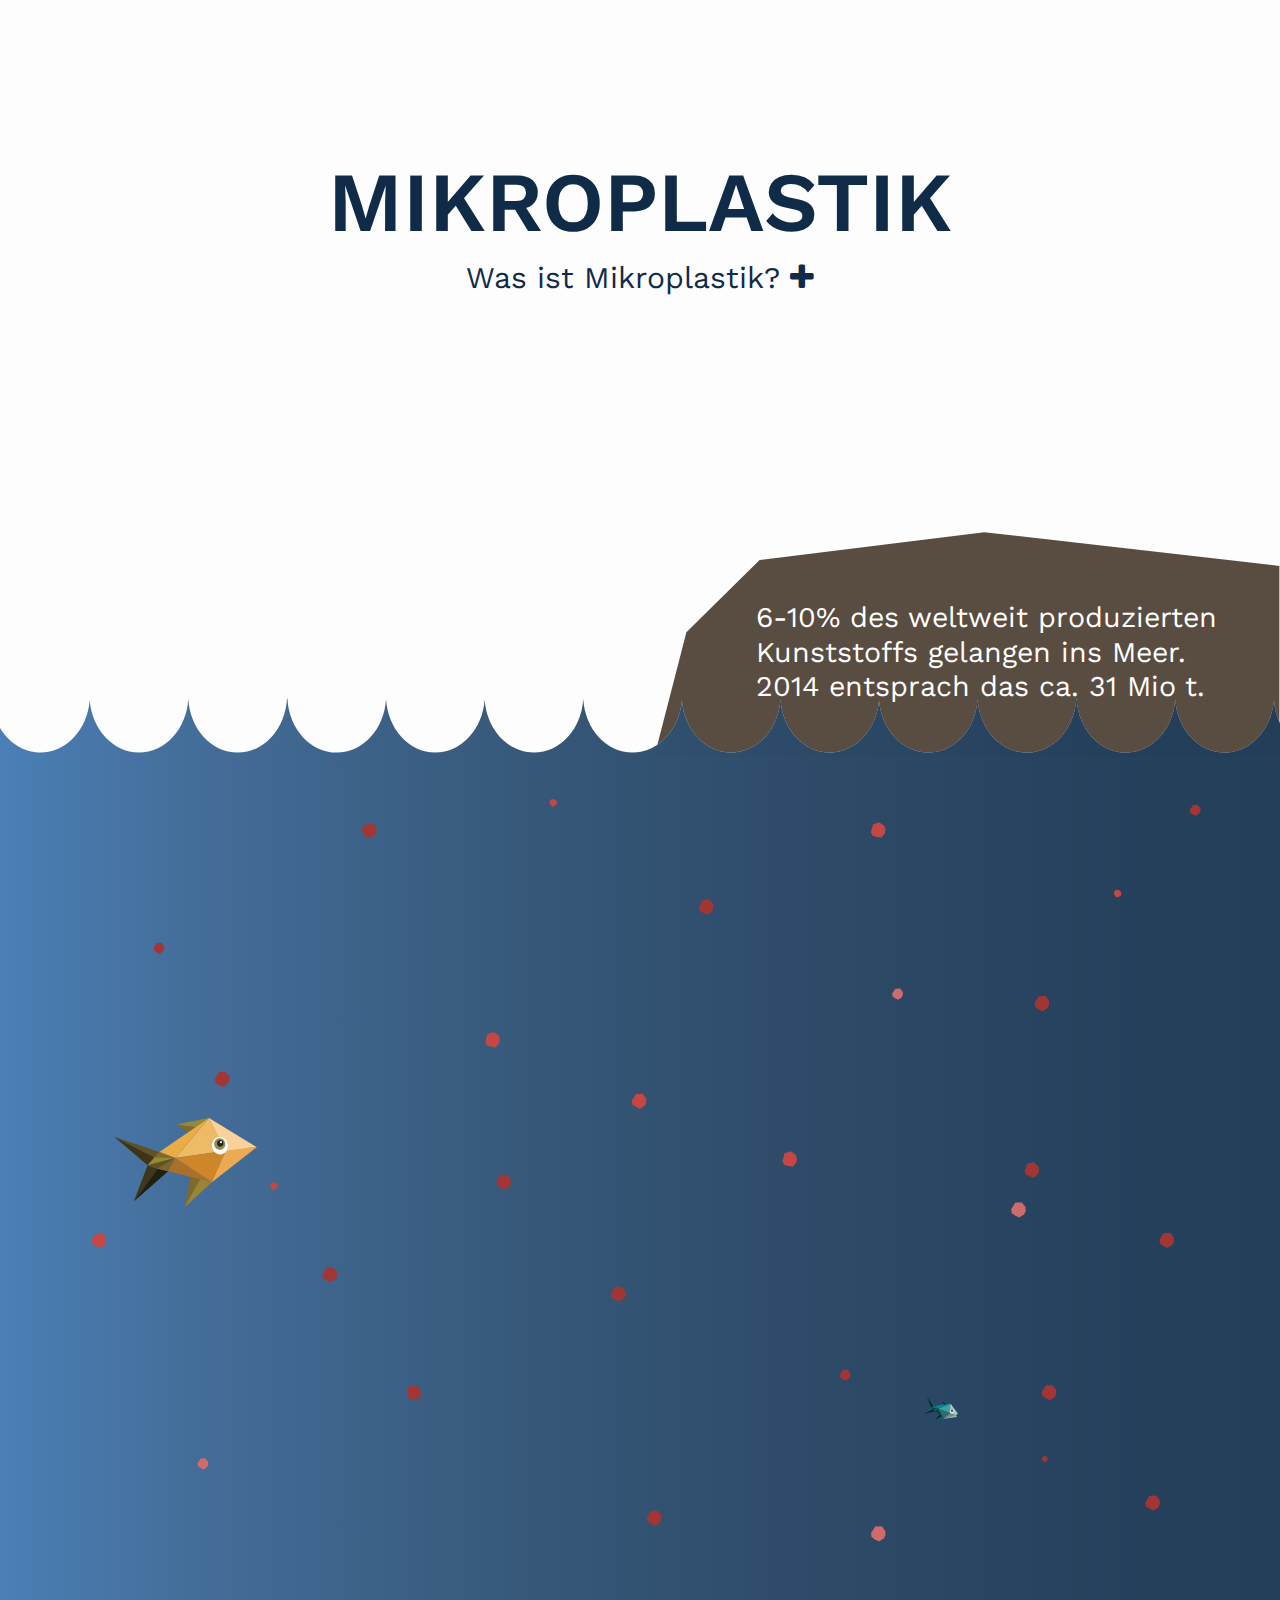
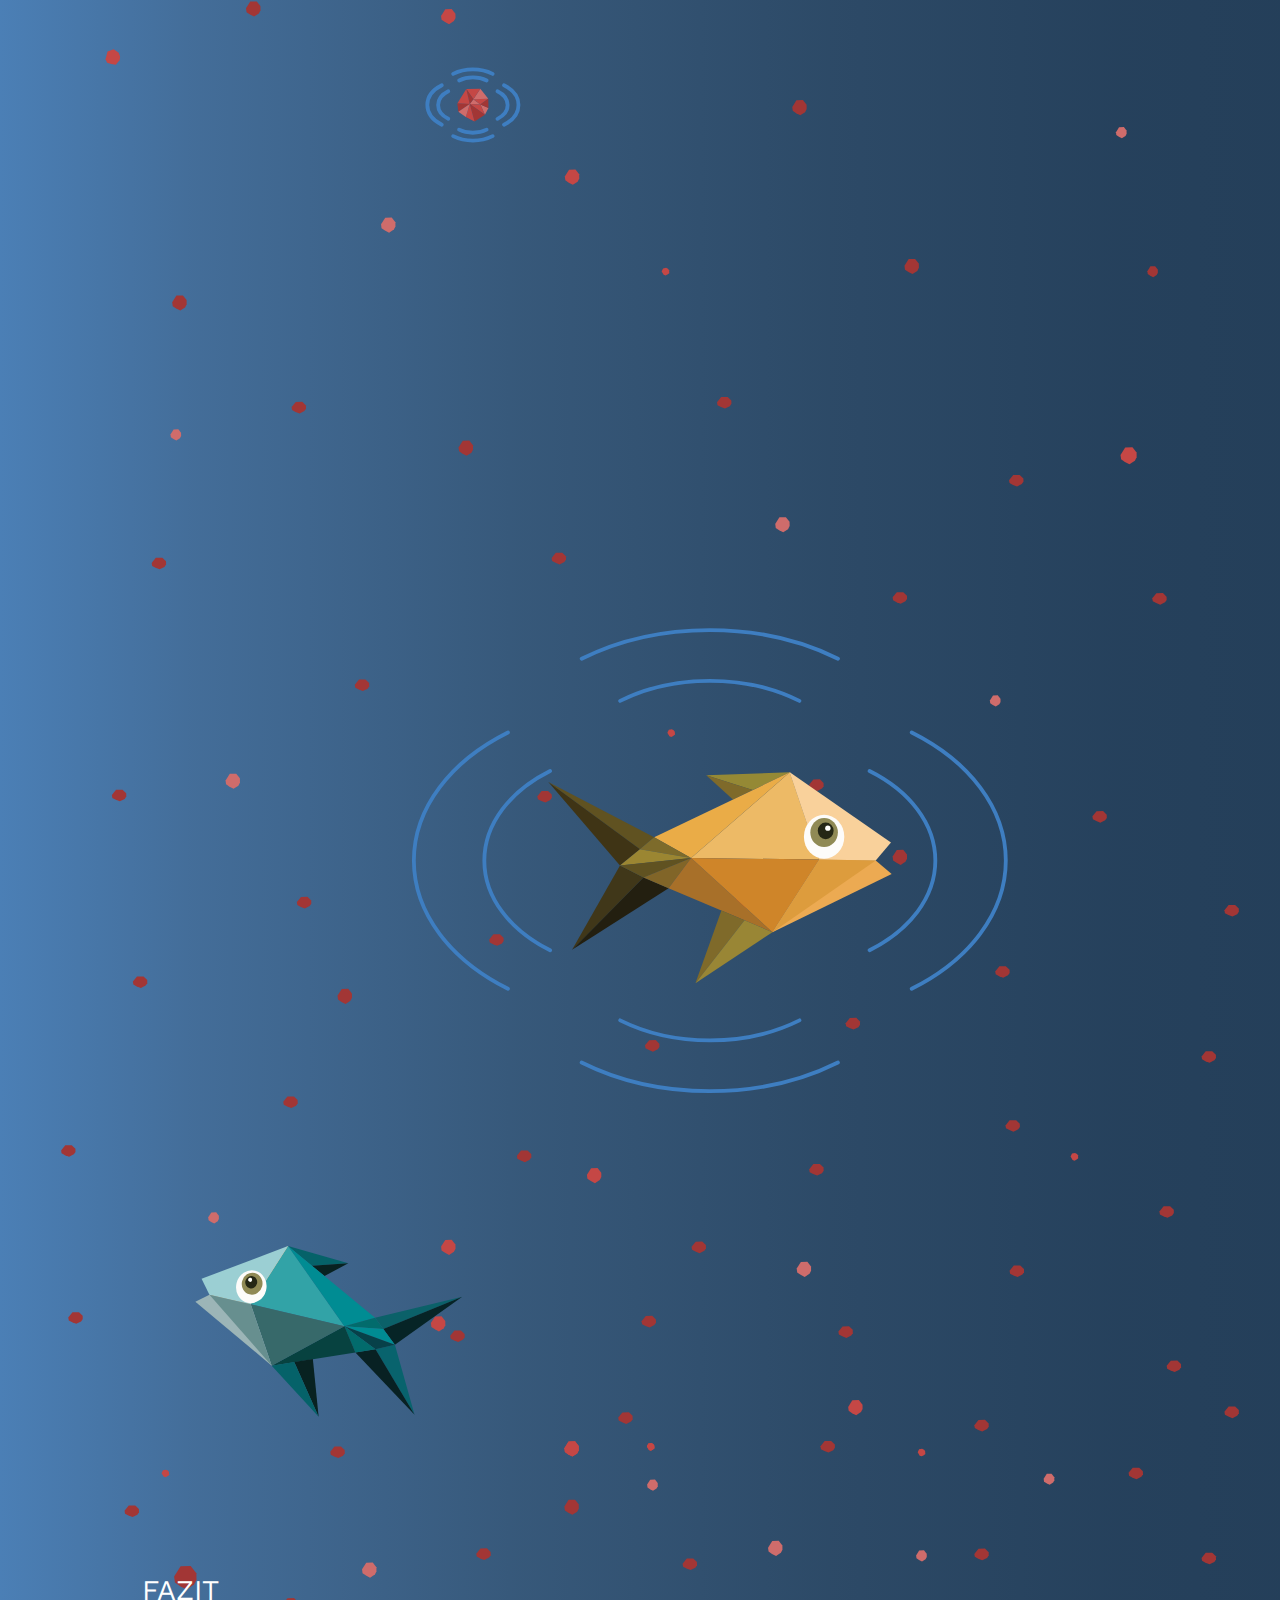
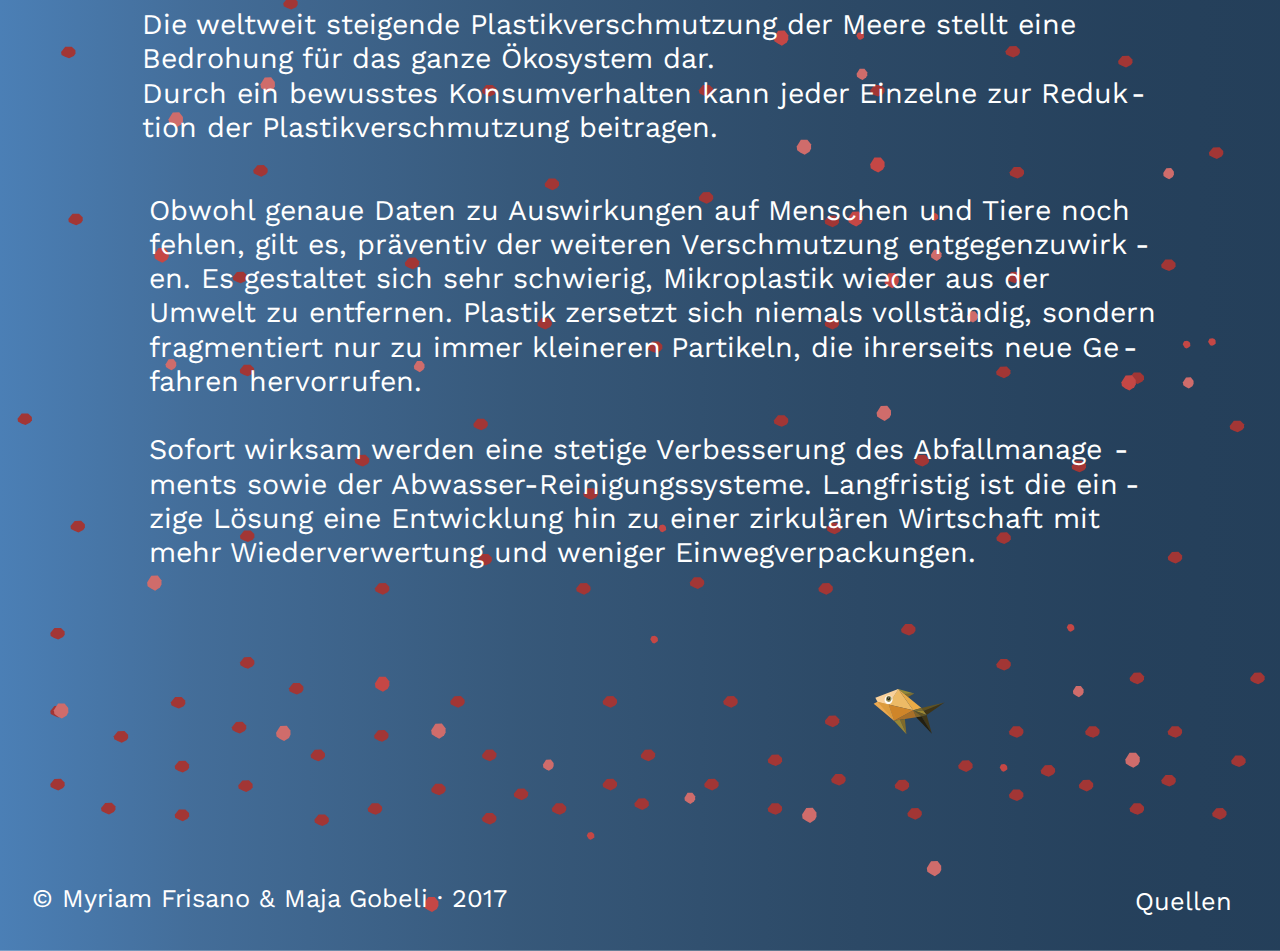
==== commit 392f79a9: "include all content" ====
--- a/index.html
+++ b/index.html
@@ -17,8 +17,7 @@
             <h1 class="title">Mikroplastik</h1>
             <div class="toggle-box text">
                 <p class="toggles">Was ist Mikroplastik? <i class="fa fa-plus"></i></p>
-                <p class="is-toggled hidden">Unter Mikroplastik versteht man Plastikteile, die kleiner als 5mm sind. Durch Wasser- und Luftwege gelangen sie in die Umwelt, wo sie auf den ersten Blick nur schwer zu erkennen sind, aber grossen Schaden anrichten können. Die Konzentration
-                    von Mikroplastik in den Weltmeeren wächst stetig.</p>
+                <p class="is-toggled hidden">Mikroplastik sind Plastikteile, die kleiner sind als 5mm. Durch ihre geringe Grösse verbreiten sich solche Partikel durch Wasser- sowie Luftwege und sammeln sich in der Umwelt an. Von blossem Auge sind sie nicht zu erkenne, richten aber grossen Schaden an.</p>
             </div>
         </div>
         <div class="water-scrollable">
@@ -746,7 +745,7 @@
                 </g>
                 <g id="Footer">
                     <rect x="1787.6" y="5733.5" class="st1" width="188.7" height="47.5"/>
-                    <text transform="matrix(1 0 0 1 1787.6349 5762.6611)" class="st2 st3 st49">Quellen</text>
+                    <text transform="matrix(1 0 0 1 1787.6349 5762.6611)" class="st2 st3 st49 toggler" data-toggles-overlay="sources" >Quellen</text>
                     <text transform="matrix(1 0 0 1 50.3 5757.231)" class="st2 st50 st49">© Myriam Frisano &amp; Maja Gobeli · 2017</text>
                 </g>
                 <g id="Fazit">
@@ -805,12 +804,12 @@
     </div>
     <div id="primary" class="toggle-box overlay">
         <h2>Primäres Mikroplastik</h2>
-        <p>Bla bla bla</p>
+        <p>Es wird zwischen primärem und sekundärem Mikroplastik unterschieden. Als primärer Mikroplastik werden jene Partikel bezeichnet, die für ihre Anwendung bereits in mikroskopischer Grösse hergestellt werden.</p>
         <span class="close"><i class="fa fa-times"></i></span>
     </div>
     <div id="secondary" class="toggle-box overlay">
         <h2>Sekundäres Mikroplastik</h2>
-        <p>Bla Bla Bla</p>
+        <p>Plastik, das erst durch mechanische Zersetzung (Abrieb, Zersplitterung etc.) zu Partikeln mikroskopischer Grösse wird, nennt man sekundäres Mikroplastik. Sekundäres Mikroplastik ist die grössere Quelle für Mikroplastikpartikel im Meer.</p>
         <span class="close"><i class="fa fa-times"></i></span>
     </div>
     <div id="fish-overlay" class="overlay">
@@ -1436,9 +1435,46 @@
             </div>
         </div>
     </div>
-    <div class="sources"></div>
-    <div class="copyright"></div>
-    <div class="close hidden"><i class="fa fa-lg fa-times"></i></div>
+    <div id="solution" class="toggle-box overlay">
+        <h2>Bewusster Konsum zur Reduktion von Mikroplastikemissionen</h2>
+        <ul>
+            <li>Kleidungssstücke aus natürlichen Fasern bevorzugen
+                <ul>
+                    <li>Leinen</li>
+                    <li>Hanf</li>
+                    <li>Baumwolle</li>
+                    <li>Wolle</li>
+                    <li>Seide</li>
+                </ul>
+            </li>
+            <li>Natürliche Alternativen für kosmetisches Peeling
+                <ul>
+                    <li>Rohrohrzucker</li>
+                    <li>Haferkleie</li>
+                    <li>Mandelpulver</li>
+                </ul>
+            </li>
+        </ul>
+        <span class="close"><i class="fa fa-times"></i></span>
+    </div>
+    <div id="sources" class="toggle-box overlay">
+        <h2>Quellen</h2>
+        <ul>
+            <li><a href="http://www.bafu.admin.ch/dokumentation/medieninformation/00962/?lang=de&msg-id=55628">BAFU Schweiz</a></li>
+            <li><a href="https://www.newsd.admin.ch/newsd/message/attachments/37656.pdf">Rapport Studie Lausanne</a></li>
+            <li><a href="https://www.umweltbundesamt.de/sites/default/files/medien/378/publikationen/texte_63_2015_quellen_fuer_mikroplastik_mit_relevanz_fuer_den_meeresschutz_1.pdf">Umwelt Bundesamt Studie</a></li>
+            <li><a href="https://www.umweltbundesamt.de/presse/presseinformationen/mikroplastik-im-meer-wie-viel-woher">Umwelt Bundesamt</a></li>
+            <li><a href="http://corporate.codecheck.info/wp-content/uploads/2016/10/Codecheck_Mikroplastikstudie_2016.pdf">Codecheck Mikroplastik-Studie 2016 (Zusammenarbeit mit BUND)</a></li>
+            <li><a href="http://microplastics.science/interactive-map/">Microplastic.science</a></li>
+            <li><a href="http://www.oekotoxzentrum.ch/media/2243/2015_mikroplastik_de.pdf">Schweizerisches Zentrum für angewandte Ökotoxikologie</a></li>
+            <li><a href="https://www.bund.net/themen/meere/mikroplastik/bund-muellkampagne/">Bund Umwelt und Naturschutz Deutschland (BUND)</a></li>
+            <li><a href="https://www.bund.net/fileadmin/user_upload_bund/publikationen/meere/meere_mikroplastik_einkaufsfuehrer.pdf">Bund Umwelt und Naturschutz Deutschland (BUND)</a></li>
+            <li><a href="https://www.bund.net/themen/meere/mikroplastik/hintergrund/">Bund Umwelt und Naturschutz Deutschland (BUND)</a></li>
+            <li><a href="https://www.bund.net/themen/meere/mikroplastik/">Bund Umwelt und Naturschutz Deutschland (BUND)</a></li>
+        </ul>
+        <span class="close"><i class="fa fa-times"></i></span>
+    </div>
+
     <!-- development (do not ship this)-->
     <script src="js/jquery-3.1.1.js"></script>
     <script src="js/main.js"></script>
--- a/css/main.css
+++ b/css/main.css
@@ -1496,7 +1496,7 @@
 
 code, kbd, pre { font-family: 'Source Code Pro', 'Courier New', monospace; }
 
-.st0 { fill: #562C03; }
+.st0 { fill: #594C40; }
 
 .st1 { fill: none; }
 
@@ -1752,7 +1752,7 @@
 
 .water-scrollable svg { width: 100%; height: 100%; }
 
-.overlay { display: none; padding: 20px; width: 80%; max-height: 80%; position: fixed; top: 50%; left: 50%; -webkit-transform: translate(-50%, -50%); -ms-transform: translate(-50%, -50%); transform: translate(-50%, -50%); position: fixed; z-index: 100; background: rgba(255, 255, 255, 0.9); }
+.overlay { display: none; padding: 20px; width: 80%; max-height: 80%; position: fixed; top: 50%; left: 50%; -webkit-transform: translate(-50%, -50%); -ms-transform: translate(-50%, -50%); transform: translate(-50%, -50%); position: fixed; z-index: 100; background: rgba(255, 255, 255, 0.9); overflow: auto; }
 
 .overlay.open { display: block; }
 
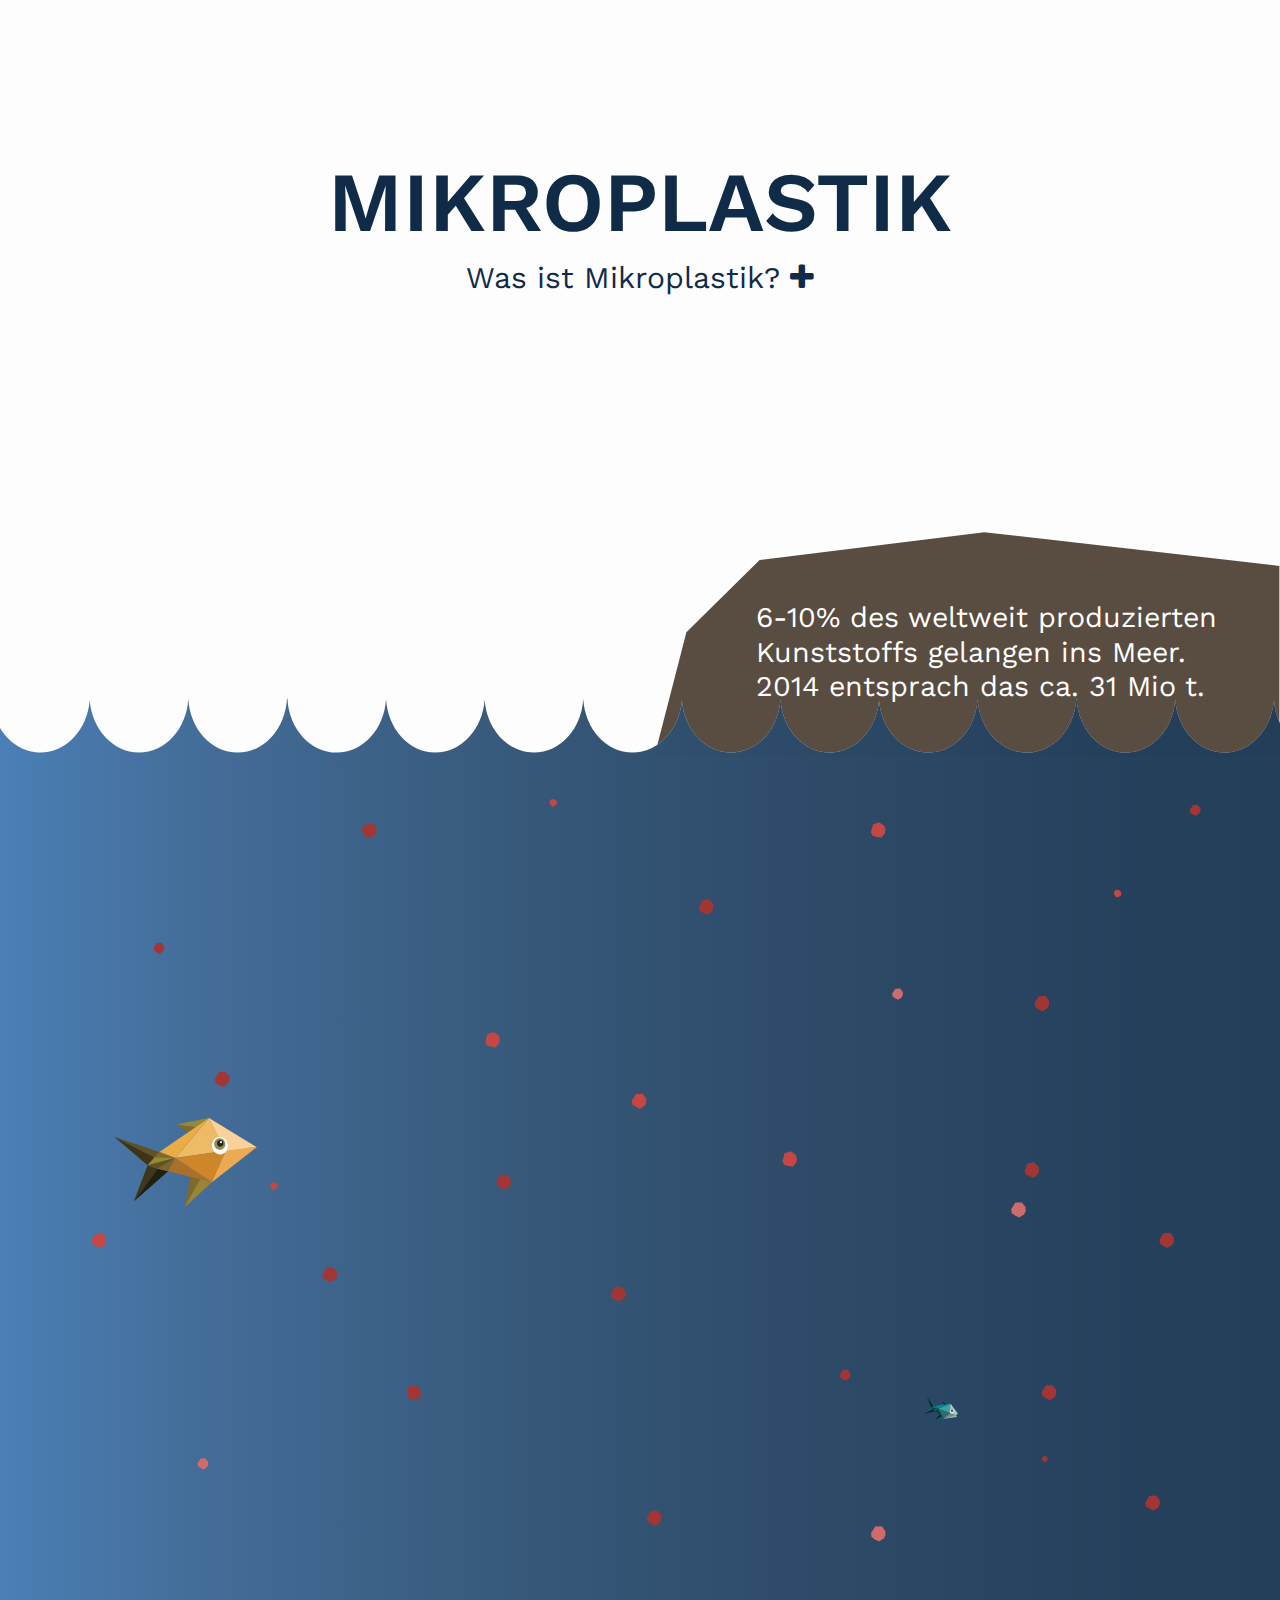
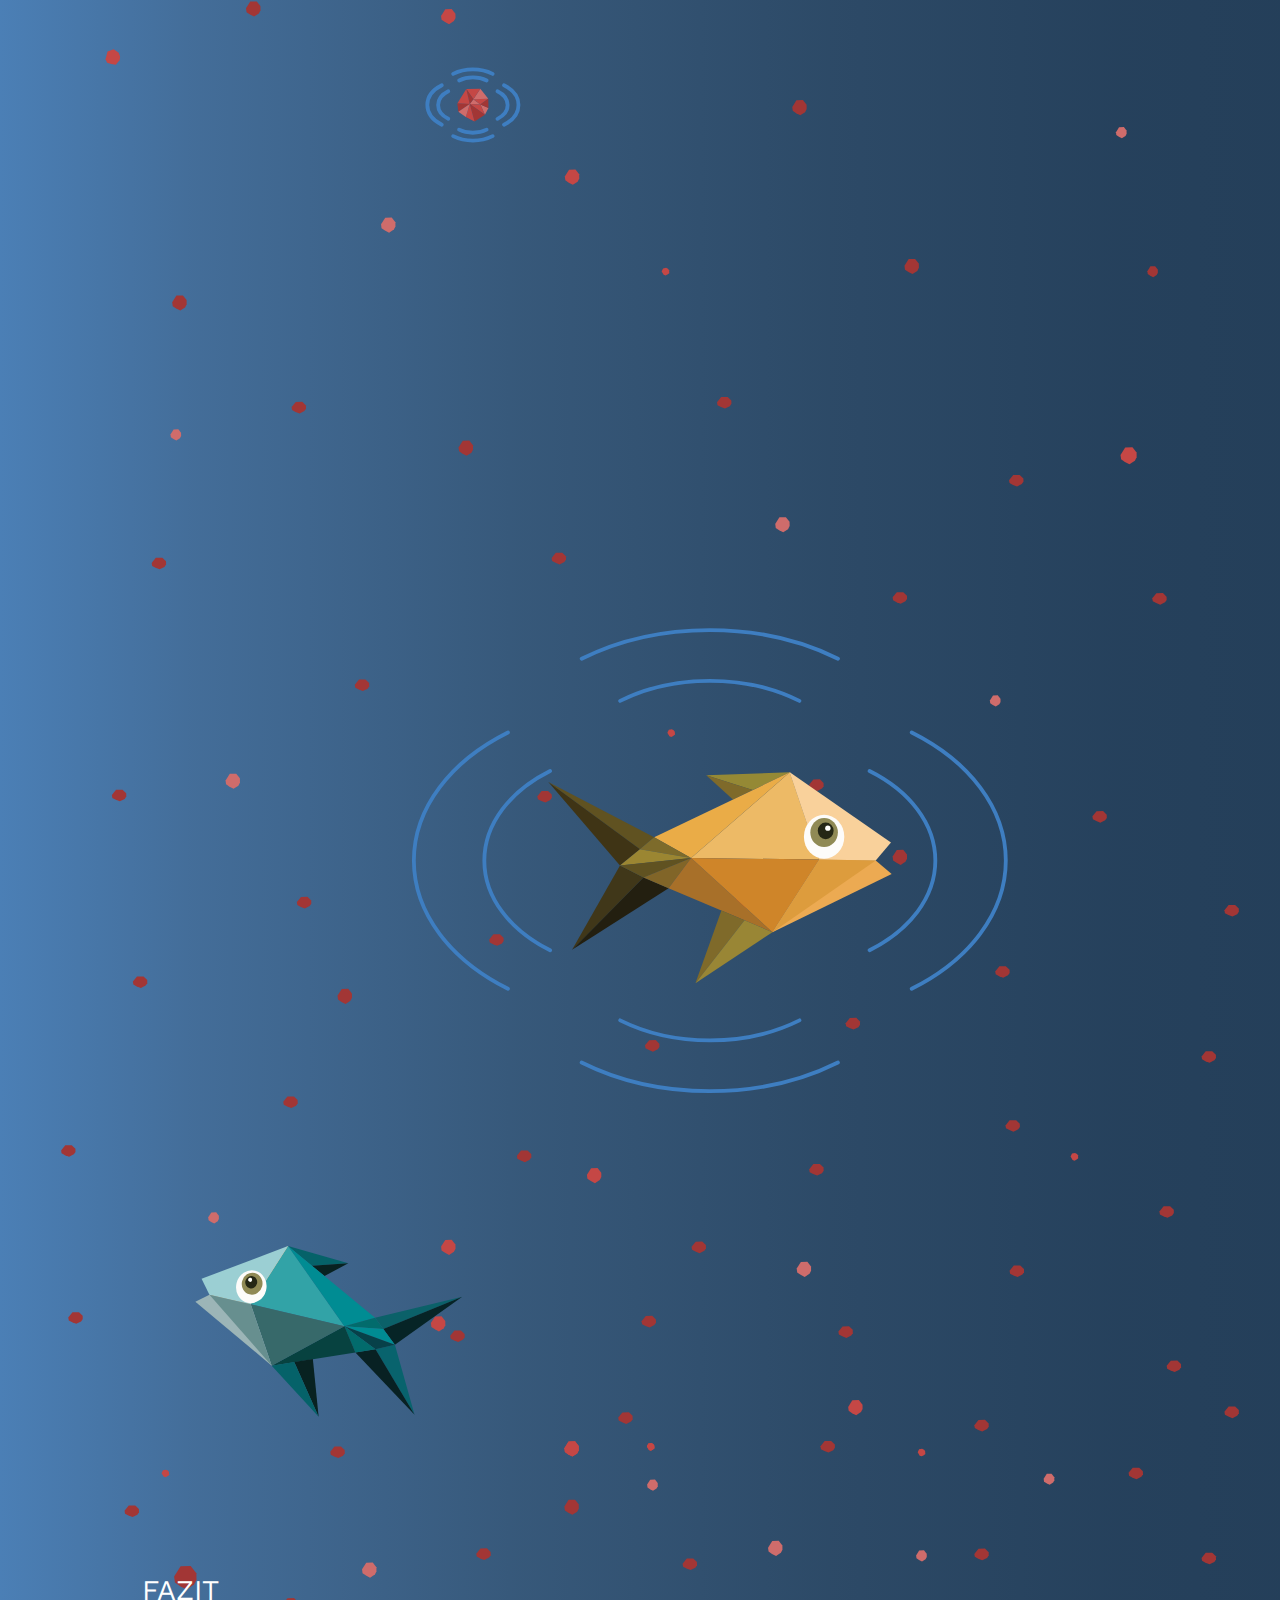
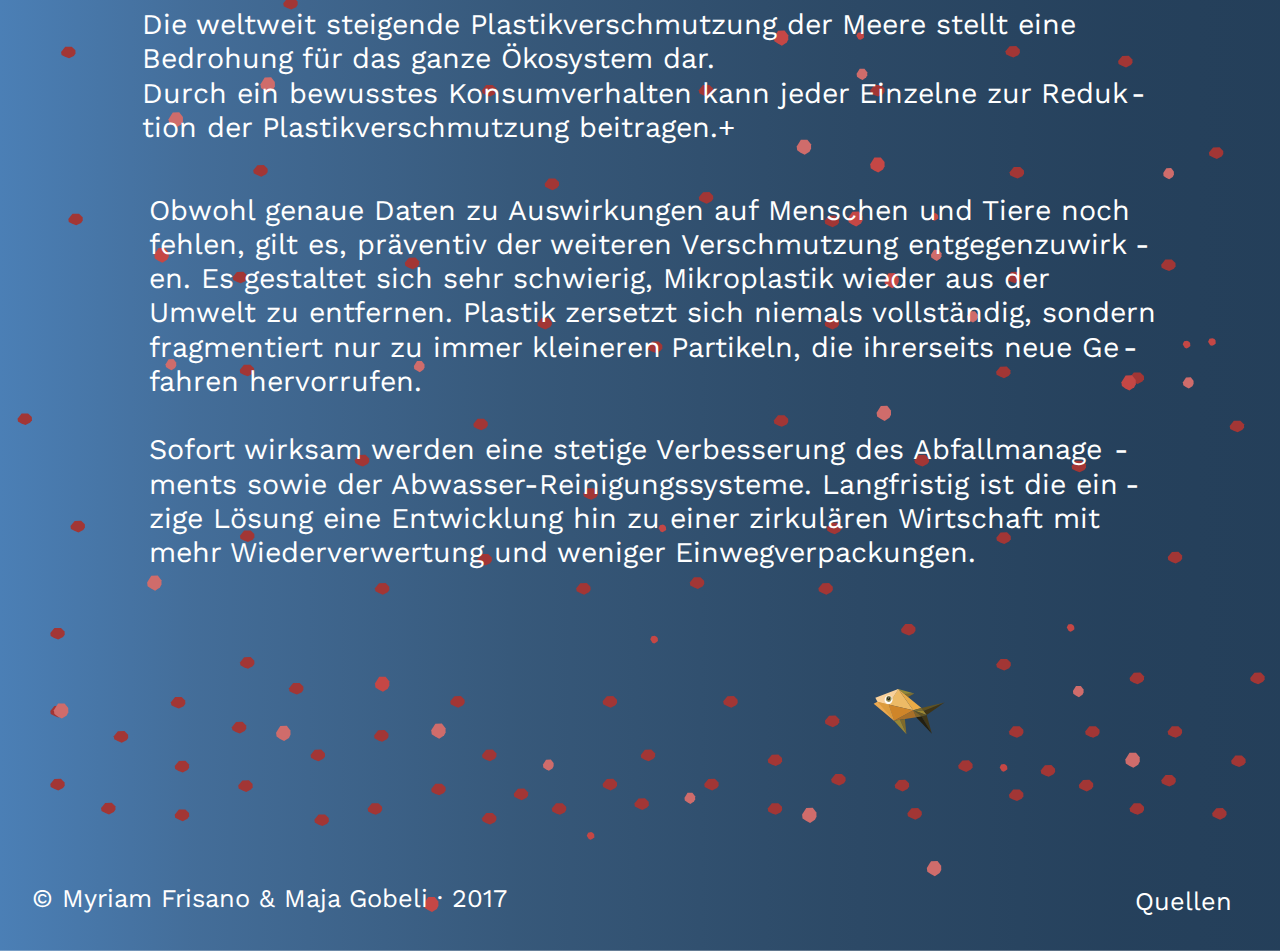
==== commit 9e9559a0: "fish overlays and general cleanup" ====
--- a/index.html
+++ b/index.html
@@ -772,7 +772,7 @@
                         <tspan x="0" y="540" class="st2 st3 st4">mehr Wiederverwertung und weniger Einwegverpackungen.</tspan>
                     </text>
                     <rect x="224" y="4295.6" class="st1" width="1614" height="267"/>
-                    <text transform="matrix(1 0 0 1 224.0211 4328.4121)">
+                    <text transform="matrix(1 0 0 1 224.0211 4328.4121)" class="toggler" data-toggles-overlay="solution">
                         <tspan x="0" y="0" class="st2 st3 st4">FAZIT</tspan>
                         <tspan x="0" y="54" class="st2 st3 st4">Die weltweit steigende Plastikverschmutzung der Meere stellt eine
                         </tspan>
@@ -780,7 +780,7 @@
                         </tspan>
                         <tspan x="0" y="162" class="st2 st3 st4">Durch ein bewusstes Konsumverhalten kann jeder Einzelne zur Reduk</tspan>
                         <tspan x="1556.8" y="162" class="st2 st3 st4">-</tspan>
-                        <tspan x="0" y="216" class="st2 st3 st4">tion der Plastikverschmutzung beitragen.</tspan>
+                        <tspan x="0" y="216" class="st2 st3 st4">tion der Plastikverschmutzung beitragen.+</tspan>
                     </text>
                 </g>
                 <g id="text">
@@ -814,149 +814,148 @@
     </div>
     <div id="fish-overlay" class="overlay">
         <span class="close"><i class="fa fa-times"></i></span>
-        <svg version="1.1" xmlns="http://www.w3.org/2000/svg" xmlns:xlink="http://www.w3.org/1999/xlink" x="0px" y="0px" viewBox="0 0 414.7 324.2" style="enable-background:new 0 0 414.7 324.2;" xml:space="preserve" id="fisch_mp">
-            <g id="Fisch">
-            	<g id="fish-toggle" class="toggler" data-toggles-overlay="loupe-overlay">
-            		<polygon class="dead0" points="356.1,154.3 267.1,92.5 287.6,153.1 		"/>
-            		<polygon class="dead1" points="209.1,94.6 267.1,92.5 241.3,104.9 		"/>
-            		<polygon class="dead2" points="227.7,111.4 241.3,104.9 209.1,94.6 		"/>
-            		<polygon class="dead3" points="198.6,152 287.6,153.1 267.1,92.5 		"/>
-            		<polygon class="dead4" points="173,137.6 198.6,152 267.1,92.5 		"/>
-            		<polygon class="dead5" points="99.5,99.3 163.1,145.9 173,137.6 		"/>
-            		<polygon class="dead6" points="149.2,157.3 163.1,145.9 99.5,99.3 		"/>
-            		<polygon class="dead7" points="165.6,165.6 149.2,157.3 116,215.8 		"/>
-            		<polygon class="dead8" points="183,173 165.6,165.6 116,215.8 		"/>
-            		<polygon class="dead9" points="198.6,152 163.1,145.9 173,137.6 		"/>
-            		<polygon class="dead10" points="149.2,157.3 198.6,152 163.1,145.9 		"/>
-            		<polygon class="dead5" points="165.6,165.6 198.6,152 149.2,157.3 		"/>
-            		<polygon class="dead11" points="183,173 198.6,152 165.6,165.6 		"/>
-            		<polygon class="dead12" points="255.1,203.5 198.6,152 183,173 		"/>
-            		<polygon class="dead2" points="201.6,239 219.6,188.5 235.7,195.3 		"/>
-            		<polygon class="dead13" points="255.1,203.5 235.7,195.3 201.6,239 		"/>
-            		<polygon class="dead14" points="287.6,153.1 255.1,203.5 198.6,152 		"/>
-            		<polygon class="dead15" points="356.1,154.3 255.1,203.5 287.6,153.1 		"/>
-            		<polygon class="dead16" points="356.1,154.3 267.1,92.5 287.6,153.1 		"/>
-            		<polygon class="dead17" points="356.1,154.3 255.1,203.5 287.6,153.1 		"/>
-            		<polygon class="dead18" points="267.1,92.8 326.8,154 287.6,153.4 		"/>
-            		<polygon class="dead15" points="287.6,153.1 326.8,153.8 255.1,203.5 		"/>
+        <svg version="1.1" id="fish_dead" xmlns="http://www.w3.org/2000/svg" xmlns:xlink="http://www.w3.org/1999/xlink" x="0px" y="0px"
+        	 viewBox="0 0 256.6 152.1" style="enable-background:new 0 0 256.6 152.1;" xml:space="preserve">
+            <g id="Fisch" class="toggler" data-toggles-overlay="loupe-overlay">
+            	<g id="fish">
+            		<polygon class="dead0" points="256.6,67.4 167.6,5.6 188.1,66.2 		"/>
+            		<polygon class="dead1" points="109.6,7.7 167.6,5.6 141.8,18 		"/>
+            		<polygon class="dead2" points="128.2,24.5 141.8,18 109.6,7.7 		"/>
+            		<polygon class="dead3" points="99.1,65.1 188.1,66.2 167.6,5.6 		"/>
+            		<polygon class="dead4" points="73.5,50.7 99.1,65.1 167.6,5.6 		"/>
+            		<polygon class="dead5" points="0,12.4 63.6,59 73.5,50.7 		"/>
+            		<polygon class="dead6" points="49.7,70.4 63.6,59 0,12.4 		"/>
+            		<polygon class="dead7" points="66.1,78.7 49.7,70.4 16.5,128.9 		"/>
+            		<polygon class="dead8" points="83.5,86.1 66.1,78.7 16.5,128.9 		"/>
+            		<polygon class="dead9" points="99.1,65.1 63.6,59 73.5,50.7 		"/>
+            		<polygon class="dead10" points="49.7,70.4 99.1,65.1 63.6,59 		"/>
+            		<polygon class="dead5" points="66.1,78.7 99.1,65.1 49.7,70.4 		"/>
+            		<polygon class="dead11" points="83.5,86.1 99.1,65.1 66.1,78.7 		"/>
+            		<polygon class="dead12" points="155.6,116.6 99.1,65.1 83.5,86.1 		"/>
+            		<polygon class="dead2" points="102.1,152.1 120.1,101.6 136.2,108.4 		"/>
+            		<polygon class="dead13" points="155.6,116.6 136.2,108.4 102.1,152.1 		"/>
+            		<polygon class="dead14" points="188.1,66.2 155.6,116.6 99.1,65.1 		"/>
+            		<polygon class="dead15" points="256.6,67.4 155.6,116.6 188.1,66.2 		"/>
+            		<polygon class="dead16" points="256.6,67.4 167.6,5.6 188.1,66.2 		"/>
+            		<polygon class="dead17" points="256.6,67.4 155.6,116.6 188.1,66.2 		"/>
+            		<polygon class="dead18" points="167.6,5.9 227.3,67.1 188.1,66.5 		"/>
+            		<polygon class="dead15" points="188.1,66.2 227.3,66.9 155.6,116.6 		"/>
             		<g>
-            			<line class="dead19" x1="286.8" y1="134.9" x2="301.7" y2="148.1"/>
-            			<line class="dead19" x1="300.2" y1="135.1" x2="290" y2="149.4"/>
+            			<line class="dead19" x1="187.3" y1="48" x2="202.2" y2="61.2"/>
+            			<line class="dead19" x1="200.7" y1="48.2" x2="190.5" y2="62.5"/>
             		</g>
-            		<polygon class="dead20" points="274.9,116.1 241.3,114.9 198.6,152 239.2,189 264.4,189 280.7,163.7 287.6,153.1 		"/>
-            		<polygon class="dead20" points="198.6,152 233.4,135.7 241.3,114.9 		"/>
-            		<polygon class="dead21" points="244.5,188.4 198.6,152 239.2,189 		"/>
-            		<polygon class="dead22" points="198.6,152 201.7,154.4 241.3,114.9 		"/>
-            		<polygon class="dead22" points="239.2,189 266.6,185.6 264.4,189 		"/>
-            		<polyline class="dead21" points="263.5,186 287.6,153.1 266.6,185.6 		"/>
-            		<polyline class="dead22" points="274.9,116.1 285.6,155.8 287.6,153.1 		"/>
-            		<line class="dead23" x1="237.3" y1="118.9" x2="241.3" y2="114.9"/>
-            		<path class="dead22" d="M238.8,117.4"/>
-            		<polygon class="dead21" points="241.3,114.9 274.9,116.1 239.9,116.3 		"/>
-            		<path class="dead22" d="M238.8,117.4"/>
-            		<g id="MP">
-            			<polygon class="dead24" points="251.9,126.4 252.7,125.2 253.9,125.1 254.6,126 254.6,126.8 254.3,127.4 253.4,128 252.6,127.6
-            				252,127.2 			"/>
-            			<polygon class="dead24" points="264.7,158.6 265.5,157.3 266.7,157.3 267.4,158.2 267.4,159 267.1,159.6 266.2,160.2 265.4,159.8
-            				264.8,159.3 			"/>
-            			<polygon class="dead24" points="214,158.6 214.8,157.3 216,157.3 216.7,158.2 216.7,159 216.4,159.6 215.5,160.2 214.7,159.8
-            				214.1,159.3 			"/>
-            			<polygon class="dead24" points="254,148.5 254.8,147.2 256,147.2 256.7,148.1 256.7,148.9 256.4,149.5 255.5,150.1 254.8,149.7
-            				254.1,149.2 			"/>
-            			<polygon class="dead24" points="245.1,160 245.9,158.8 247.1,158.7 247.8,159.6 247.8,160.4 247.5,161 246.6,161.6 245.8,161.2
-            				245.2,160.8 			"/>
-            			<polygon class="dead24" points="256.6,157.8 257.4,156.5 258.6,156.5 259.3,157.3 259.3,158.2 259,158.7 258.1,159.3 257.3,158.9
-            				256.7,158.5 			"/>
-            			<polygon class="dead24" points="242.3,148.5 243.1,147.2 244.4,147.2 245.1,148.1 245.1,148.9 244.8,149.5 243.8,150.1
-            				243.1,149.7 242.4,149.2 			"/>
-            			<polygon class="dead24" points="270.5,129.9 271.3,128.7 272.5,128.6 273.2,129.5 273.2,130.3 272.9,130.9 272,131.5 271.2,131.1
-            				270.6,130.7 			"/>
-            			<polygon class="dead24" points="262.4,129.1 263.2,127.8 264.4,127.8 265.1,128.7 265.1,129.5 264.8,130.1 263.9,130.7
-            				263.1,130.3 262.5,129.8 			"/>
-            			<polygon class="dead24" points="248.1,119.8 248.9,118.6 250.2,118.5 250.9,119.4 250.9,120.2 250.6,120.8 249.7,121.4 248.9,121
-            				248.2,120.6 			"/>
-            			<polygon class="dead24" points="229.1,129.9 229.8,128.7 231.1,128.6 231.8,129.5 231.8,130.3 231.5,130.9 230.6,131.5
-            				229.8,131.1 229.2,130.7 			"/>
-            			<polygon class="dead24" points="262.3,120 263.1,118.7 264.4,118.7 265,119.5 265.1,120.4 264.8,120.9 263.8,121.5 263.1,121.1
-            				262.4,120.7 			"/>
-            			<polygon class="dead24" points="249.5,167.7 250.3,166.4 251.5,166.4 252.2,167.3 252.2,168.1 251.9,168.7 251,169.2 250.3,168.9
-            				249.6,168.4 			"/>
-            			<polygon class="dead24" points="277.9,157.6 278.7,156.3 279.9,156.3 280.6,157.2 280.6,158 280.3,158.6 279.4,159.2 278.6,158.8
-            				278,158.3 			"/>
-            			<polygon class="dead24" points="256.2,140.9 257,139.6 258.2,139.6 258.9,140.5 259,141.3 258.6,141.9 257.7,142.4 257,142
-            				256.3,141.6 			"/>
-            			<polygon class="dead24" points="248.1,140.1 248.9,138.8 250.2,138.8 250.9,139.6 250.9,140.4 250.6,141 249.7,141.6 248.9,141.2
-            				248.2,140.8 			"/>
-            			<polygon class="dead24" points="269.4,139.9 270.2,138.6 271.5,138.6 272.2,139.5 272.2,140.3 271.9,140.9 270.9,141.5
-            				270.2,141.1 269.5,140.6 			"/>
-            			<polygon class="dead24" points="248.3,176 249.1,174.7 250.3,174.7 251,175.5 251,176.3 250.7,176.9 249.8,177.5 249.1,177.1
-            				248.4,176.7 			"/>
-            			<polygon class="dead24" points="240.2,175.1 241,173.9 242.2,173.8 242.9,174.7 243,175.5 242.6,176.1 241.7,176.7 241,176.3
-            				240.3,175.9 			"/>
-            			<polygon class="dead24" points="261.5,175 262.3,173.7 263.5,173.7 264.2,174.6 264.2,175.4 263.9,175.9 263,176.5 262.3,176.1
-            				261.6,175.7 			"/>
-            			<polygon class="dead24" points="219.9,165.3 220.7,164.1 221.9,164 222.6,164.9 222.6,165.7 222.3,166.3 221.4,166.9 220.6,166.5
-            				220,166.1 			"/>
-            			<polygon class="dead24" points="224.3,146.9 225.1,145.6 226.3,145.6 227,146.5 227,147.3 226.7,147.9 225.8,148.4 225.1,148.1
-            				224.4,147.6 			"/>
-            			<polygon class="dead24" points="223.1,155.2 223.9,153.9 225.1,153.9 225.8,154.7 225.8,155.5 225.5,156.1 224.6,156.7
-            				223.9,156.3 223.2,155.9 			"/>
-            			<polygon class="dead24" points="217.1,146.9 217.9,145.6 219.2,145.6 219.8,146.5 219.9,147.3 219.6,147.9 218.6,148.4
-            				217.9,148.1 217.2,147.6 			"/>
-            			<polygon class="dead24" points="232.3,158.5 233.1,157.2 234.4,157.2 235,158.1 235.1,158.9 234.8,159.5 233.8,160.1 233.1,159.7
-            				232.4,159.2 			"/>
-            			<polygon class="dead24" points="231.1,166.8 231.9,165.5 233.2,165.5 233.8,166.4 233.9,167.2 233.6,167.8 232.6,168.3
-            				231.9,167.9 231.2,167.5 			"/>
-            			<polygon class="dead24" points="236.8,125.9 237.5,124.6 238.8,124.6 239.5,125.5 239.5,126.3 239.2,126.9 238.3,127.5
-            				237.5,127.1 236.9,126.6 			"/>
-            			<polygon class="dead24" points="235.6,134.2 236.4,132.9 237.6,132.9 238.3,133.8 238.3,134.6 238,135.2 237.1,135.8 236.3,135.4
-            				235.7,134.9 			"/>
-            			<polygon class="dead24" points="273.1,142.5 273.9,141.2 275.1,141.2 275.8,142.1 275.8,142.9 275.5,143.4 274.6,144 273.8,143.6
-            				273.2,143.2 			"/>
-            			<polygon class="dead24" points="263.1,152.5 263.9,151.2 265.1,151.2 265.8,152 265.8,152.9 265.5,153.4 264.6,154 263.8,153.6
-            				263.2,153.2 			"/>
-            			<polygon class="dead24" points="250,158.2 250.8,156.9 252,156.9 252.7,157.8 252.8,158.6 252.4,159.1 251.5,159.7 250.8,159.3
-            				250.1,158.9 			"/>
-            			<polygon class="dead24" points="236.2,150.7 237,149.4 238.2,149.4 238.9,150.3 239,151.1 238.6,151.7 237.7,152.3 237,151.9
-            				236.3,151.4 			"/>
-            			<polygon class="dead24" points="241.9,157.3 242.7,156.1 244,156 244.7,156.9 244.7,157.7 244.4,158.3 243.5,158.9 242.7,158.5
-            				242,158.1 			"/>
-            			<polygon class="dead24" points="227.7,148.1 228.5,146.8 229.7,146.8 230.4,147.7 230.4,148.5 230.1,149.1 229.2,149.7
-            				228.4,149.3 227.8,148.8 			"/>
-            			<polygon class="dead24" points="241.6,140.5 242.4,139.2 243.6,139.2 244.3,140 244.3,140.8 244,141.4 243.1,142 242.3,141.6
-            				241.7,141.2 			"/>
-            			<polygon class="dead24" points="233.5,139.6 234.3,138.4 235.5,138.3 236.2,139.2 236.2,140 235.9,140.6 235,141.2 234.2,140.8
-            				233.6,140.4 			"/>
-            			<polygon class="dead24" points="248.4,152 249.2,150.8 250.4,150.7 251.1,151.6 251.2,152.4 250.8,153 249.9,153.6 249.2,153.2
-            				248.5,152.8 			"/>
-            			<polygon class="dead24" points="267.7,167.2 268.5,165.9 269.8,165.9 270.4,166.8 270.5,167.6 270.2,168.2 269.2,168.8
-            				268.5,168.4 267.8,167.9 			"/>
-            			<polygon class="dead24" points="259.7,166.4 260.4,165.1 261.7,165.1 262.4,165.9 262.4,166.8 262.1,167.3 261.2,167.9
-            				260.4,167.5 259.7,167.1 			"/>
-            			<polygon class="dead24" points="278.5,151 279.3,149.8 280.5,149.7 281.2,150.6 281.2,151.4 280.9,152 280,152.6 279.2,152.2
-            				278.6,151.8 			"/>
-            			<polygon class="dead24" points="270.4,150.2 271.2,148.9 272.4,148.9 273.1,149.8 273.1,150.6 272.8,151.2 271.9,151.8
-            				271.1,151.4 270.5,150.9 			"/>
-            			<polygon class="dead24" points="250.5,133.9 251.3,132.6 252.5,132.6 253.2,133.4 253.2,134.2 252.9,134.8 252,135.4 251.2,135
-            				250.6,134.6 			"/>
-            			<polygon class="dead24" points="242.4,133 243.2,131.8 244.4,131.7 245.1,132.6 245.1,133.4 244.8,134 243.9,134.6 243.1,134.2
-            				242.5,133.8 			"/>
-            			<polygon class="dead24" points="227,139.4 227.8,138.2 229,138.1 229.7,139 229.7,139.8 229.4,140.4 228.5,141 227.7,140.6
-            				227.1,140.2 			"/>
-            			<polygon class="dead24" points="218.9,138.6 219.7,137.3 220.9,137.3 221.6,138.2 221.6,139 221.3,139.6 220.4,140.2 219.6,139.8
-            				219,139.3 			"/>
+            		<polygon class="dead20" points="175.4,29.2 141.8,28 99.1,65.1 139.7,102.1 164.9,102.1 181.2,76.8 188.1,66.2 		"/>
+            		<polygon class="dead20" points="99.1,65.1 133.9,48.8 141.8,28 		"/>
+            		<polygon class="dead21" points="145,101.5 99.1,65.1 139.7,102.1 		"/>
+            		<polygon class="dead22" points="99.1,65.1 102.2,67.5 141.8,28 		"/>
+            		<polygon class="dead22" points="139.7,102.1 167.1,98.7 164.9,102.1 		"/>
+            		<polyline class="dead21" points="164,99.1 188.1,66.2 167.1,98.7 		"/>
+            		<polyline class="dead22" points="175.4,29.2 186.1,68.9 188.1,66.2 		"/>
+            		<line class="dead23" x1="137.8" y1="32" x2="141.8" y2="28"/>
+            		<path class="dead22" d="M139.3,30.5"/>
+            		<polygon class="dead21" points="141.8,28 175.4,29.2 140.4,29.4 		"/>
+            		<path class="dead22" d="M139.3,30.5"/>
+            		<g id="fish_mikroplastik">
+            			<polygon class="dead24" points="152.4,39.5 153.2,38.3 154.4,38.2 155.1,39.1 155.1,39.9 154.8,40.5 153.9,41.1 153.1,40.7
+            				152.5,40.3 			"/>
+            			<polygon class="dead24" points="165.2,71.7 166,70.4 167.2,70.4 167.9,71.3 167.9,72.1 167.6,72.7 166.7,73.3 165.9,72.9
+            				165.3,72.4 			"/>
+            			<polygon class="dead24" points="114.5,71.7 115.3,70.4 116.5,70.4 117.2,71.3 117.2,72.1 116.9,72.7 116,73.3 115.2,72.9
+            				114.6,72.4 			"/>
+            			<polygon class="dead24" points="154.5,61.6 155.3,60.3 156.5,60.3 157.2,61.2 157.2,62 156.9,62.6 156,63.2 155.3,62.8 154.6,62.3
+            							"/>
+            			<polygon class="dead24" points="145.6,73.1 146.4,71.9 147.6,71.8 148.3,72.7 148.3,73.5 148,74.1 147.1,74.7 146.3,74.3
+            				145.7,73.9 			"/>
+            			<polygon class="dead24" points="157.1,70.9 157.9,69.6 159.1,69.6 159.8,70.4 159.8,71.3 159.5,71.8 158.6,72.4 157.8,72
+            				157.2,71.6 			"/>
+            			<polygon class="dead24" points="142.8,61.6 143.6,60.3 144.9,60.3 145.6,61.2 145.6,62 145.3,62.6 144.3,63.2 143.6,62.8
+            				142.9,62.3 			"/>
+            			<polygon class="dead24" points="171,43 171.8,41.8 173,41.7 173.7,42.6 173.7,43.4 173.4,44 172.5,44.6 171.7,44.2 171.1,43.8
+            				"/>
+            			<polygon class="dead24" points="162.9,42.2 163.7,40.9 164.9,40.9 165.6,41.8 165.6,42.6 165.3,43.2 164.4,43.8 163.6,43.4
+            				163,42.9 			"/>
+            			<polygon class="dead24" points="148.6,32.9 149.4,31.7 150.7,31.6 151.4,32.5 151.4,33.3 151.1,33.9 150.2,34.5 149.4,34.1
+            				148.7,33.7 			"/>
+            			<polygon class="dead24" points="129.6,43 130.3,41.8 131.6,41.7 132.3,42.6 132.3,43.4 132,44 131.1,44.6 130.3,44.2 129.7,43.8
+            							"/>
+            			<polygon class="dead24" points="162.8,33.1 163.6,31.8 164.9,31.8 165.5,32.6 165.6,33.5 165.3,34 164.3,34.6 163.6,34.2
+            				162.9,33.8 			"/>
+            			<polygon class="dead24" points="150,80.8 150.8,79.5 152,79.5 152.7,80.4 152.7,81.2 152.4,81.8 151.5,82.3 150.8,82 150.1,81.5
+            							"/>
+            			<polygon class="dead24" points="178.4,70.7 179.2,69.4 180.4,69.4 181.1,70.3 181.1,71.1 180.8,71.7 179.9,72.3 179.1,71.9
+            				178.5,71.4 			"/>
+            			<polygon class="dead24" points="156.7,54 157.5,52.7 158.7,52.7 159.4,53.6 159.5,54.4 159.1,55 158.2,55.5 157.5,55.1 156.8,54.7
+            							"/>
+            			<polygon class="dead24" points="148.6,53.2 149.4,51.9 150.7,51.9 151.4,52.7 151.4,53.5 151.1,54.1 150.2,54.7 149.4,54.3
+            				148.7,53.9 			"/>
+            			<polygon class="dead24" points="169.9,53 170.7,51.7 172,51.7 172.7,52.6 172.7,53.4 172.4,54 171.4,54.6 170.7,54.2 170,53.7
+            				"/>
+            			<polygon class="dead24" points="148.8,89.1 149.6,87.8 150.8,87.8 151.5,88.6 151.5,89.4 151.2,90 150.3,90.6 149.6,90.2
+            				148.9,89.8 			"/>
+            			<polygon class="dead24" points="140.7,88.2 141.5,87 142.7,86.9 143.4,87.8 143.5,88.6 143.1,89.2 142.2,89.8 141.5,89.4 140.8,89
+            							"/>
+            			<polygon class="dead24" points="162,88.1 162.8,86.8 164,86.8 164.7,87.7 164.7,88.5 164.4,89 163.5,89.6 162.8,89.2 162.1,88.8
+            							"/>
+            			<polygon class="dead24" points="120.4,78.4 121.2,77.2 122.4,77.1 123.1,78 123.1,78.8 122.8,79.4 121.9,80 121.1,79.6 120.5,79.2
+            							"/>
+            			<polygon class="dead24" points="124.8,60 125.6,58.7 126.8,58.7 127.5,59.6 127.5,60.4 127.2,61 126.3,61.5 125.6,61.2 124.9,60.7
+            							"/>
+            			<polygon class="dead24" points="123.6,68.3 124.4,67 125.6,67 126.3,67.8 126.3,68.6 126,69.2 125.1,69.8 124.4,69.4 123.7,69
+            				"/>
+            			<polygon class="dead24" points="117.6,60 118.4,58.7 119.7,58.7 120.3,59.6 120.4,60.4 120.1,61 119.1,61.5 118.4,61.2 117.7,60.7
+            							"/>
+            			<polygon class="dead24" points="132.8,71.6 133.6,70.3 134.9,70.3 135.5,71.2 135.6,72 135.3,72.6 134.3,73.2 133.6,72.8
+            				132.9,72.3 			"/>
+            			<polygon class="dead24" points="131.6,79.9 132.4,78.6 133.7,78.6 134.3,79.5 134.4,80.3 134.1,80.9 133.1,81.4 132.4,81
+            				131.7,80.6 			"/>
+            			<polygon class="dead24" points="137.3,39 138,37.7 139.3,37.7 140,38.6 140,39.4 139.7,40 138.8,40.6 138,40.2 137.4,39.7 			"/>
+            			<polygon class="dead24" points="136.1,47.3 136.9,46 138.1,46 138.8,46.9 138.8,47.7 138.5,48.3 137.6,48.9 136.8,48.5 136.2,48
+            							"/>
+            			<polygon class="dead24" points="173.6,55.6 174.4,54.3 175.6,54.3 176.3,55.2 176.3,56 176,56.5 175.1,57.1 174.3,56.7 173.7,56.3
+            							"/>
+            			<polygon class="dead24" points="163.6,65.6 164.4,64.3 165.6,64.3 166.3,65.1 166.3,66 166,66.5 165.1,67.1 164.3,66.7 163.7,66.3
+            							"/>
+            			<polygon class="dead24" points="150.5,71.3 151.3,70 152.5,70 153.2,70.9 153.3,71.7 152.9,72.2 152,72.8 151.3,72.4 150.6,72
+            				"/>
+            			<polygon class="dead24" points="136.7,63.8 137.5,62.5 138.7,62.5 139.4,63.4 139.5,64.2 139.1,64.8 138.2,65.4 137.5,65
+            				136.8,64.5 			"/>
+            			<polygon class="dead24" points="142.4,70.4 143.2,69.2 144.5,69.1 145.2,70 145.2,70.8 144.9,71.4 144,72 143.2,71.6 142.5,71.2
+            							"/>
+            			<polygon class="dead24" points="128.2,61.2 129,59.9 130.2,59.9 130.9,60.8 130.9,61.6 130.6,62.2 129.7,62.8 128.9,62.4
+            				128.3,61.9 			"/>
+            			<polygon class="dead24" points="142.1,53.6 142.9,52.3 144.1,52.3 144.8,53.1 144.8,53.9 144.5,54.5 143.6,55.1 142.8,54.7
+            				142.2,54.3 			"/>
+            			<polygon class="dead24" points="134,52.7 134.8,51.5 136,51.4 136.7,52.3 136.7,53.1 136.4,53.7 135.5,54.3 134.7,53.9 134.1,53.5
+            							"/>
+            			<polygon class="dead24" points="148.9,65.1 149.7,63.9 150.9,63.8 151.6,64.7 151.7,65.5 151.3,66.1 150.4,66.7 149.7,66.3
+            				149,65.9 			"/>
+            			<polygon class="dead24" points="168.2,80.3 169,79 170.3,79 170.9,79.9 171,80.7 170.7,81.3 169.7,81.9 169,81.5 168.3,81 			"/>
+            			<polygon class="dead24" points="160.2,79.5 160.9,78.2 162.2,78.2 162.9,79 162.9,79.9 162.6,80.4 161.7,81 160.9,80.6 160.2,80.2
+            							"/>
+            			<polygon class="dead24" points="179,64.1 179.8,62.9 181,62.8 181.7,63.7 181.7,64.5 181.4,65.1 180.5,65.7 179.7,65.3 179.1,64.9
+            							"/>
+            			<polygon class="dead24" points="170.9,63.3 171.7,62 172.9,62 173.6,62.9 173.6,63.7 173.3,64.3 172.4,64.9 171.6,64.5 171,64
+            				"/>
+            			<polygon class="dead24" points="151,47 151.8,45.7 153,45.7 153.7,46.5 153.7,47.3 153.4,47.9 152.5,48.5 151.7,48.1 151.1,47.7
+            							"/>
+            			<polygon class="dead24" points="142.9,46.1 143.7,44.9 144.9,44.8 145.6,45.7 145.6,46.5 145.3,47.1 144.4,47.7 143.6,47.3
+            				143,46.9 			"/>
+            			<polygon class="dead24" points="127.5,52.5 128.3,51.3 129.5,51.2 130.2,52.1 130.2,52.9 129.9,53.5 129,54.1 128.2,53.7
+            				127.6,53.3 			"/>
+            			<polygon class="dead24" points="119.4,51.7 120.2,50.4 121.4,50.4 122.1,51.3 122.1,52.1 121.8,52.7 120.9,53.3 120.1,52.9
+            				119.5,52.4 			"/>
             		</g>
             	</g>
             </g>
         	<g id="pulse_2">
-            		<path class="dead25" d="M347.1,250.8c39.4-19.7,65.1-52.1,65.1-88.7s-25.7-69.1-65.1-88.7"/>
-            		<path class="dead25" d="M296.1,301.8c-25.1,12.5-55.7,19.9-88.7,19.9s-63.6-7.4-88.7-19.9"/>
-            		<path class="dead25" d="M118.6,22.4c25.1-12.5,55.7-19.9,88.7-19.9s63.6,7.4,88.7,19.9"/>
-            		<path class="dead25" d="M67.6,73.4C28.2,93.1,2.5,125.5,2.5,162.1s25.7,69.1,65.1,88.7"/>
-            		<path class="dead25" d="M142.1,278.3c18.4,9.2,40.9,14.6,65.2,14.6s46.8-5.4,65.2-14.6"/>
-            		<path class="dead25" d="M91.1,96.9c-29,14.5-47.9,38.3-47.9,65.2c0,26.9,18.9,50.8,47.9,65.2"/>
-            		<path class="dead25" d="M272.6,45.9c-18.4-9.2-40.9-14.6-65.2-14.6s-46.8,5.4-65.2,14.6"/>
-            		<path class="dead25" d="M323.6,227.3c29-14.5,47.9-38.3,47.9-65.2c0-26.9-18.9-50.8-47.9-65.2"/>
+        		<path class="dead25" d="M204.1,98.3c15.4-7.7,25.5-20.4,25.5-34.7s-10-27-25.5-34.7"/>
+        		<path class="dead25" d="M184.2,118.3c-9.8,4.9-21.8,7.8-34.7,7.8c-12.9,0-24.9-2.9-34.7-7.8"/>
+        		<path class="dead25" d="M114.8,9c9.8-4.9,21.8-7.8,34.7-7.8c12.9,0,24.9,2.9,34.7,7.8"/>
+        		<path class="dead25" d="M94.9,29c-15.4,7.7-25.5,20.4-25.5,34.7s10,27,25.5,34.7"/>
+        		<path class="dead25" d="M124,109.1c7.2,3.6,16,5.7,25.5,5.7c9.5,0,18.3-2.1,25.5-5.7"/>
+        		<path class="dead25" d="M104,38.2c-11.3,5.7-18.7,15-18.7,25.5c0,10.5,7.4,19.9,18.7,25.5"/>
+        		<path class="dead25" d="M175,18.2c-7.2-3.6-16-5.7-25.5-5.7c-9.5,0-18.3,2.1-25.5,5.7"/>
+        		<path class="dead25" d="M195,89.2c11.3-5.7,18.7-15,18.7-25.5s-7.4-19.9-18.7-25.5"/>
         	</g>
         </svg>
         <div class="particle-info toggle-box text">
@@ -968,477 +967,329 @@
     </div>
     <div id="loupe-overlay" class="overlay">
         <span class="close"><i class="fa fa-times"></i></span>
-        <h2>Quellen von Mikroplastikpartikeln in Deutschland</h2>
-        <div class="flex">
-            <div>
-                <svg version="1.1" xmlns="http://www.w3.org/2000/svg" xmlns:xlink="http://www.w3.org/1999/xlink" x="0px" y="0px" viewBox="0 0 414.7 324.2" style="enable-background:new 0 0 414.7 324.2;" xml:space="preserve" id="fish_loupe">
-            <g id="fish">
-                <g>
-                    <polygon class="loupe0" points="355.4,153.9 266.4,92.2 286.9,152.8 		"/>
-                    <polygon class="loupe1" points="208.4,94.3 266.4,92.2 240.6,104.5 		"/>
-                    <polygon class="loupe2" points="227,111 240.6,104.5 208.4,94.3 		"/>
-                    <polygon class="loupe3" points="197.9,151.7 286.9,152.8 266.4,92.2 		"/>
-                    <polygon class="loupe4" points="172.3,137.3 197.9,151.7 266.4,92.2 		"/>
-                    <polygon class="loupe5" points="98.8,98.9 162.4,145.5 172.3,137.3 		"/>
-                    <polygon class="loupe6" points="148.6,156.9 162.4,145.5 98.8,98.9 		"/>
-                    <polygon class="loupe7" points="164.9,165.3 148.6,156.9 115.3,215.4 		"/>
-                    <polygon class="loupe8" points="182.3,172.7 164.9,165.3 115.3,215.4 		"/>
-                    <polygon class="loupe9" points="197.9,151.7 162.4,145.5 172.3,137.3 		"/>
-                    <polygon class="loupe10" points="148.6,156.9 197.9,151.7 162.4,145.5 		"/>
-                    <polygon class="loupe5" points="164.9,165.3 197.9,151.7 148.6,156.9 		"/>
-                    <polygon class="loupe11" points="182.3,172.7 197.9,151.7 164.9,165.3 		"/>
-                    <polygon class="loupe12" points="254.4,203.2 197.9,151.7 182.3,172.7 		"/>
-                    <polygon class="loupe2" points="200.9,238.7 218.9,188.2 235,195 		"/>
-                    <polygon class="loupe13" points="254.4,203.2 235,195 200.9,238.7 		"/>
-                    <polygon class="loupe14" points="286.9,152.8 254.4,203.2 197.9,151.7 		"/>
-                    <polygon class="loupe15" points="355.4,153.9 254.4,203.2 286.9,152.8 		"/>
-                    <polygon class="loupe16" points="355.4,153.9 266.4,92.2 286.9,152.8 		"/>
-                    <polygon class="loupe17" points="355.4,153.9 254.4,203.2 286.9,152.8 		"/>
-                    <polygon class="loupe18" points="266.4,92.4 326.1,153.7 286.9,153 		"/>
-                    <polygon class="loupe15" points="286.9,152.8 326.1,153.4 254.4,203.2 		"/>
-                    <g>
-                        <line class="loupe19" x1="286.2" y1="134.5" x2="301.1" y2="147.7"/>
-                        <line class="loupe19" x1="299.5" y1="134.8" x2="289.4" y2="149"/>
-                    </g>
-                    <polygon class="loupe20" points="274.3,115.8 240.6,114.6 197.9,151.7 238.5,188.7 263.8,188.7 280.1,163.3 286.9,152.8 		"/>
-                    <polygon class="loupe20" points="197.9,151.7 232.7,135.4 240.6,114.6 		"/>
-                    <polygon class="loupe21" points="243.8,188 197.9,151.7 238.5,188.7 		"/>
-                    <polygon class="loupe22" points="197.9,151.7 201,154.1 240.6,114.6 		"/>
-                    <polygon class="loupe22" points="238.5,188.7 266,185.3 263.8,188.7 		"/>
-                    <polyline class="loupe21" points="262.9,185.6 286.9,152.8 266,185.3 		"/>
-                    <polyline class="loupe22" points="274.3,115.8 285,155.4 286.9,152.8 		"/>
-                    <line class="loupe23" x1="236.6" y1="118.6" x2="240.6" y2="114.6"/>
-                    <path class="loupe22" d="M238.2,117"/>
-                    <polygon class="loupe21" points="240.6,114.6 274.3,115.8 239.3,116 		"/>
-                    <path class="loupe22" d="M238.2,117"/>
-                </g>
-            </g>
-            <g id="Magnified_1_">
-                <g id="loupe_1_">
-
-                    <rect x="307.7" y="218.1" transform="matrix(0.8449 -0.5349 0.5349 0.8449 -93.8871 213.4206)" class="loupe24" width="26.9" height="101"/>
-                    <circle class="loupe25" cx="254.4" cy="152.4" r="81.8"/>
-                </g>
-                <g id="Magnification">
-                    <path class="loupe3" d="M290.4,85.9l7.3,21.4l-10-29.6c-10.2-4.5-21.4-7.1-33.3-7.1c-3.6,0-7.2,0.3-10.7,0.7l-68.2,59.2l0,0
-        			l53.8-46.8L290.4,85.9z"/>
-                    <path class="loupe4" d="M175.6,130.5l68.2-59.2C210.9,75.6,184.2,99.3,175.6,130.5z"/>
-                    <path class="loupe12" d="M225.6,218.2L174.9,172c7.8,31.9,34.4,56.5,67.3,61.4L225.6,218.2L225.6,218.2z"/>
-                    <polygon class="loupe14" points="271.4,218.2 313.3,153.2 275.4,212 		"/>
-                    <path class="loupe14" d="M225.6,218.2l16.7,15.2c4,0.6,8,0.9,12.2,0.9c2.3,0,4.5-0.1,6.8-0.3l10.2-15.8L225.6,218.2L225.6,218.2z"/>
-                    <path class="loupe17" d="M323.2,196.7l-51.4,35.7C293.3,227.8,311.7,214.6,323.2,196.7z"/>
-                    <path class="loupe18" d="M313.4,153.1l22.9,0.4c0-0.3,0-0.7,0-1c0-33.3-19.9-62-48.6-74.8l10,29.6L313.4,153.1z"/>
-                    <path class="loupe15" d="M323.2,196.7c8.1-12.5,12.8-27.3,13-43.3l-22.9-0.4l-0.1,0.2l-41.9,64.9l0,0l-10.2,15.8
-        			c3.6-0.3,7.1-0.8,10.6-1.6L323.2,196.7z"/>
-                    <path class="loupe20" d="M225.6,218.2l44.2-5.5l43.6-59.6l-3.5,4.8l-19.4-72l-62,0.3l-13.4,35.2l-41.7,19.5
-        			c-0.5,3.7-0.8,7.6-0.8,11.4c0,5.6,0.6,11,1.6,16.2l61,48.3L225.6,218.2z"/>
-                    <path class="loupe20" d="M228.5,86.3H227l2.5-2.5l-55.8,55.6c-0.1,0.5-0.2,1.1-0.2,1.7l41.7-19.5L228.5,86.3z"/>
-                    <path class="loupe21" d="M235.2,217l-61-48.3c0.2,1.1,0.5,2.2,0.8,3.3l50.7,46.2L235.2,217z"/>
-                    <path class="loupe22" d="M175.6,130.5c-0.8,2.9-1.5,5.8-1.9,8.8l55.8-55.6L175.6,130.5z"/>
-                    <polygon class="loupe22" points="269.8,212.7 225.6,218.2 225.6,218.2 271.4,218.2 271.4,218.2 275.4,212 		"/>
-                    <polygon class="loupe21" points="275.4,212 313.3,153.2 313.4,153.1 269.8,212.7 		"/>
-                    <polygon class="loupe22" points="290.4,85.9 309.9,157.9 313.4,153.1 297.7,107.3 		"/>
-                    <polygon class="loupe21" points="226.9,86.3 228.5,86.3 290.4,85.9 229.4,83.8 		"/>
-                </g>
-            </g>
-            <g id="Icons">
-                <g>
-                    <g>
-                        <g transform="translate(-540.000000, -189.000000)">
-                            <path class="loupe26" d="M771.5,290.4l0.4,17.2l18.4-0.4l-0.4-17.2l3.1,3l6-6.3l-9.4-9l-4,0.1c-0.7,2.2-2.7,3.7-5.1,3.8
-        					c-2.4,0-4.5-1.4-5.3-3.6l-4,0.1l-9,9.4l6.3,6L771.5,290.4L771.5,290.4z"/>
+        <div class="max-width">
+            <h2>Quellen von Mikroplastikpartikeln in Deutschland</h2>
+            <div class="flex">
+                <div class="svg_holder">
+                    <svg version="1.1" id="fish_loupe" xmlns="http://www.w3.org/2000/svg" xmlns:xlink="http://www.w3.org/1999/xlink" x="0px" y="0px"
+                    	 viewBox="0 0 280.5 283.3" style="enable-background:new 0 0 280.5 283.3;" xml:space="preserve">
+                    	<g id="fish">
+                    		<polygon class="loupe0" points="256.6,123.5 167.6,61.8 188.1,122.4 		"/>
+                    		<polygon class="loupe1" points="109.6,63.9 167.6,61.8 141.8,74.1 		"/>
+                    		<polygon class="loupe2" points="128.2,80.6 141.8,74.1 109.6,63.9 		"/>
+                    		<polygon class="loupe3" points="99.1,121.3 188.1,122.4 167.6,61.8 		"/>
+                    		<polygon class="loupe4" points="73.5,106.9 99.1,121.3 167.6,61.8 		"/>
+                    		<polygon class="loupe5" points="0,68.5 63.6,115.1 73.5,106.9 		"/>
+                    		<polygon class="loupe6" points="49.8,126.5 63.6,115.1 0,68.5 		"/>
+                    		<polygon class="loupe7" points="66.1,134.9 49.8,126.5 16.5,185 		"/>
+                    		<polygon class="loupe8" points="83.5,142.3 66.1,134.9 16.5,185 		"/>
+                    		<polygon class="loupe9" points="99.1,121.3 63.6,115.1 73.5,106.9 		"/>
+                    		<polygon class="loupe10" points="49.8,126.5 99.1,121.3 63.6,115.1 		"/>
+                    		<polygon class="loupe5" points="66.1,134.9 99.1,121.3 49.8,126.5 		"/>
+                    		<polygon class="loupe11" points="83.5,142.3 99.1,121.3 66.1,134.9 		"/>
+                    		<polygon class="loupe12" points="155.6,172.8 99.1,121.3 83.5,142.3 		"/>
+                    		<polygon class="loupe2" points="102.1,208.3 120.1,157.8 136.2,164.6 		"/>
+                    		<polygon class="loupe13" points="155.6,172.8 136.2,164.6 102.1,208.3 		"/>
+                    		<polygon class="loupe14" points="188.1,122.4 155.6,172.8 99.1,121.3 		"/>
+                    		<polygon class="loupe15" points="256.6,123.5 155.6,172.8 188.1,122.4 		"/>
+                    		<polygon class="loupe16" points="256.6,123.5 167.6,61.8 188.1,122.4 		"/>
+                    		<polygon class="loupe17" points="256.6,123.5 155.6,172.8 188.1,122.4 		"/>
+                    		<polygon class="loupe18" points="167.6,62 227.3,123.3 188.1,122.6 		"/>
+                    		<polygon class="loupe15" points="188.1,122.4 227.3,123 155.6,172.8 		"/>
+                    		<g>
+                    			<line class="loupe19" x1="187.4" y1="104.1" x2="202.3" y2="117.3"/>
+                    			<line class="loupe19" x1="200.7" y1="104.4" x2="190.6" y2="118.6"/>
+                    		</g>
+                    		<polygon class="loupe20" points="175.5,85.4 141.8,84.2 99.1,121.3 139.7,158.3 165,158.3 181.3,132.9 188.1,122.4 		"/>
+                    		<polygon class="loupe20" points="99.1,121.3 133.9,105 141.8,84.2 		"/>
+                    		<polygon class="loupe21" points="145,157.6 99.1,121.3 139.7,158.3 		"/>
+                    		<polygon class="loupe22" points="99.1,121.3 102.2,123.7 141.8,84.2 		"/>
+                    		<polygon class="loupe22" points="139.7,158.3 167.2,154.9 165,158.3 		"/>
+                    		<polyline class="loupe21" points="164.1,155.2 188.1,122.4 167.2,154.9 		"/>
+                    		<polyline class="loupe22" points="175.5,85.4 186.2,125 188.1,122.4 		"/>
+                    		<line class="loupe23" x1="137.8" y1="88.2" x2="141.8" y2="84.2"/>
+                    		<path class="loupe22" d="M139.4,86.6"/>
+                    		<polygon class="loupe21" points="141.8,84.2 175.5,85.4 140.5,85.6 		"/>
+                    		<path class="loupe22" d="M139.4,86.6"/>
+                    	</g>
+                        <g id="Magnified_1_">
+                            <g id="loupe_1_">
+                                <rect x="209.5" y="178.5" transform="matrix(0.8449 -0.5349 0.5349 0.8449 -88.5209 155.1173)" class="loupe24" width="27.5" height="103.4"/>
+                    		    <circle class="loupe25" cx="155.6" cy="122" r="81.8"/>
+                    	    </g>
+                    	    <g id="Magnification">
+                        		<path class="loupe3" d="M191.6,55.5l7.3,21.4l-10-29.6c-10.2-4.5-21.4-7.1-33.3-7.1c-3.6,0-7.2,0.3-10.7,0.7l-68.2,59.2l0,0
+                        			l53.8-46.8L191.6,55.5z"/>
+                        		<path class="loupe4" d="M76.8,100.1L145,40.9C112.1,45.2,85.4,68.9,76.8,100.1z"/>
+                        		<path class="loupe12" d="M126.8,187.8l-50.7-46.2c7.8,31.9,34.4,56.5,67.3,61.4L126.8,187.8L126.8,187.8z"/>
+                        		<polygon class="loupe14" points="172.6,187.8 214.5,122.8 176.6,181.6 		"/>
+                        		<path class="loupe14" d="M126.8,187.8l16.7,15.2c4,0.6,8,0.9,12.2,0.9c2.3,0,4.5-0.1,6.8-0.3l10.2-15.8L126.8,187.8L126.8,187.8z"/>
+                        		<path class="loupe17" d="M224.4,166.3L173,202C194.5,197.4,212.9,184.2,224.4,166.3z"/>
+                        		<path class="loupe18" d="M214.6,122.7l22.9,0.4c0-0.3,0-0.7,0-1c0-33.3-19.9-62-48.6-74.8l10,29.6L214.6,122.7z"/>
+                        		<path class="loupe15" d="M224.4,166.3c8.1-12.5,12.8-27.3,13-43.3l-22.9-0.4l-0.1,0.2l-41.9,64.9l0,0l-10.2,15.8
+                        			c3.6-0.3,7.1-0.8,10.6-1.6L224.4,166.3z"/>
+                        		<path class="loupe20" d="M126.8,187.8l44.2-5.5l43.6-59.6l-3.5,4.8l-19.4-72l-62,0.3L116.3,91l-41.7,19.5c-0.5,3.7-0.8,7.6-0.8,11.4
+                        			c0,5.6,0.6,11,1.6,16.2l61,48.3L126.8,187.8z"/>
+                        		<path class="loupe20" d="M129.7,55.9h-1.5l2.5-2.5L74.9,109c-0.1,0.5-0.2,1.1-0.2,1.7l41.7-19.5L129.7,55.9z"/>
+                        		<path class="loupe21" d="M136.4,186.6l-61-48.3c0.2,1.1,0.5,2.2,0.8,3.3l50.7,46.2L136.4,186.6z"/>
+                        		<path class="loupe22" d="M76.8,100.1c-0.8,2.9-1.5,5.8-1.9,8.8l55.8-55.6L76.8,100.1z"/>
+                        		<polygon class="loupe22" points="171,182.3 126.8,187.8 126.8,187.8 172.6,187.8 172.6,187.8 176.6,181.6 		"/>
+                        		<polygon class="loupe21" points="176.6,181.6 214.5,122.8 214.6,122.7 171,182.3 		"/>
+                        		<polygon class="loupe22" points="191.6,55.5 211.1,127.5 214.6,122.7 198.9,76.9 		"/>
+                        		<polygon class="loupe21" points="128.1,55.9 129.7,55.9 191.6,55.5 130.6,53.4 		"/>
+                    	    </g>
                         </g>
-                    </g>
-                    <line class="loupe27" x1="255.9" y1="89.4" x2="273.3" y2="60.8"/>
-                    <text transform="matrix(1 0 0 1 274.1113 58.0111)" class="loupe28 loupe29">6</text>
-                </g>
-                <g>
-                    <g>
-                        <path
-                            class="loupe26"
-                            d="M290.6,138.1c0,0,14.1-24.1-8.3-36.5h-0.1c0,0.1,0,0.1,0,0.1s-0.1,0-0.4,0l0,0c1.4,3.4,2.6,5.3,5,9.7
-        				c0.2,0.5-1.8,0.3-2-0.1c-0.8-1.9-2.6-6.1-3.5-8.4c0.9,2.5,2.6,7.5,3.5,10.2c0.1,0.1-0.3,0.2-0.6,0.2c-0.3,0-0.6,0-0.8-0.1
-        				c-0.1-0.1-0.2-0.1-0.2-0.1c-0.1-0.2-0.2-0.4-0.2-0.6c-0.2-0.5-0.4-1.1-0.6-1.8c-1.1-3.3-2.3-8.2-2.5-9.2
-        				c-1.9-0.2-4.8-0.4-7.7-0.5c-0.1,0-0.1-0.1-0.1-0.1c-0.3,0-0.6,0-0.7,0.1c-24.3,11-15.6,34.4-15.6,34.4s-2.4,0.6-2.8,3.6
-        				c-0.1,0.7,3.7,0.2,5.5,0.3l0,0c0,0,2.7-0.5,3.8-0.8c1.5-0.4-2.3,1.1-2.3,1.1c5.9,1.4,18,2.1,26.7,1.6c0,0-3.8-2.1-2.2-1.5
-        				c1.1,0.4,3.9,1.4,3.9,1.4h-0.1c1.1,0.1,3.9,1.6,3.9,1.6C293.9,141.2,290.6,138.1,290.6,138.1z"/>
-                        <path
-                            class="loupe26"
-                            d="M272.2,99.4c2.7-0.5,4.7-0.3,9.7,0.6c2.2-0.7,4.1-3.8,4.9-5.2c0.4-0.8-1.2-1.4-3.2-1.6
-        				c-0.8,1-3.1,5.1-2.6,4.1c0.9-2,2.1-4.1,2.1-4.1l0,0c-0.1-0.1,0.1-0.9-0.1-0.9c-4.9-0.1-9.9-1.6-14.9,1
-        				C267.4,93.5,270.1,98.3,272.2,99.4z"/>
-                        <path class="loupe26" d="M286.9,141.2L286.9,141.2L286.9,141.2L286.9,141.2z"/>
-                    </g>
-                    <line class="loupe27" x1="292.6" y1="106.2" x2="329.8" y2="77.7"/>
-                    <text transform="matrix(1 0 0 1 336.235 76.8834)" class="loupe28 loupe29">1</text>
-                </g>
-                <g>
-                    <g>
-                        <path
-                            class="loupe26"
-                            d="M254.6,155.9c-4.6,1.6-10.7,2.5-17.2,2.5s-12.6-0.9-17.2-2.5c-4.7-1.7-7.3-4-7.3-6.5c0-0.2,0-0.4,0.1-0.6
-        				c-0.5,0.9-0.9,1.8-1,2.9c0,0.4-0.1,0.9-0.1,1.4c-0.1,0.6-0.1,1.2-0.2,1.9c0.7,2,3.3,3.8,7.3,5.2c4.9,1.8,11.5,2.7,18.4,2.7
-        				c7,0,13.5-1,18.4-2.7c4.1-1.4,6.6-3.3,7.3-5.2c-0.1-0.7-0.1-1.3-0.2-1.9c-0.1-0.5-0.1-1-0.1-1.4c-0.1-1.1-0.4-2-1-2.9
-        				c0,0.2,0.1,0.4,0.1,0.6C261.9,151.9,259.3,154.2,254.6,155.9z"/>
-                        <path class="loupe26" d="M221.2,169c-3.3-1.1-5.9-2.5-7.7-4.1c0.8,1.2,1.8,2.4,3.2,3.5c6.6,4.8,14.2,5.5,21.4,5.5h1.4
-        				c10.4-0.3,15.6-3.2,18.6-5.4c1.4-1,2.5-2.2,3.3-3.5c-4.1,3.5-12.9,6.6-24,6.6C231.6,171.6,226,170.7,221.2,169z"/>
-                        <path
-                            class="loupe26"
-                            d="M256,160.5c-5,1.8-11.5,2.7-18.5,2.7s-13.6-1-18.5-2.7c-3.7-1.3-6.2-3-7.2-4.8c-0.1,0.8-0.1,1.7,0,2.5
-        				c0.9,1.8,3.4,3.5,7.2,4.9c5,1.8,11.6,2.7,18.6,2.7s13.7-1,18.6-2.7c3.8-1.4,6.3-3,7.2-4.9c0-0.9,0-1.7,0-2.5
-        				C262.2,157.5,259.7,159.2,256,160.5z"/>
-                        <path
-                            class="loupe26"
-                            d="M256.2,165.5c-5.1,2-11.8,3.2-18.8,3.2s-13.6-1.1-18.8-3.2c-3.1-1.2-5.4-2.7-6.7-4.3
-        				c0.2,0.9,0.5,1.8,0.9,2.7c3.6,3.7,12.9,7.3,24.5,7.3c5.8,0,11.5-0.9,16.3-2.6c3.6-1.3,6.5-2.9,8.2-4.7c0.4-0.9,0.7-1.8,0.9-2.7
-        				C261.6,162.8,259.3,164.3,256.2,165.5z"/>
-                        <path
-                            class="loupe26"
-                            d="M256.2,163.4c-5,1.8-11.7,2.8-18.8,2.8s-13.7-1-18.8-2.8c-3.5-1.2-5.9-2.8-7-4.4c0,0.4,0.1,0.8,0.2,1.3
-        				c1.1,1.8,3.5,3.5,7,4.9c5.1,2,11.7,3.1,18.6,3.1c6.9,0,13.5-1.1,18.6-3.1c3.5-1.4,5.9-3.1,7-4.9c0.1-0.4,0.1-0.8,0.2-1.3
-        				C262,160.7,259.6,162.2,256.2,163.4z"/>
-                        <path
-                            class="loupe26"
-                            d="M220.6,143.8c-4.3,1.5-6.8,3.6-6.8,5.6c0,2.1,2.5,4.1,6.8,5.6c4.5,1.6,10.5,2.5,16.9,2.5s12.4-0.9,16.9-2.5
-        				c4.3-1.5,6.8-3.6,6.8-5.6s-2.5-4.1-6.8-5.6c-4.5-1.6-10.5-2.5-16.9-2.5C231,141.3,225.1,142.2,220.6,143.8z M249,154.4
-        				c-3.1,1-7.2,1.6-11.6,1.6c-4.4,0-8.5-0.6-11.6-1.6c-3.2-1.1-4.9-2.5-4.9-4.1c0-1.6,1.7-3,4.9-4.1c3.1-1,7.2-1.6,11.6-1.6
-        				s8.5,0.6,11.6,1.6c3.2,1.1,4.9,2.5,4.9,4.1C253.9,151.9,252.2,153.3,249,154.4z"/>
-                    </g>
-                    <line class="loupe27" x1="364.9" y1="141" x2="265.2" y2="151.2"/>
-                    <text transform="matrix(1 0 0 1 371.3242 143.0638)" class="loupe28 loupe29">4</text>
-                </g>
-                <g>
-                    <g>
-                        <g>
-
-                            <rect x="290.7" y="151.3" transform="matrix(0.5141 -0.8577 0.8577 0.5141 9.7461 325.7495)" class="loupe30" width="3.4" height="6"/>
-                            <path
-                                class="loupe30"
-                                d="M295.8,165.3l-0.2-3.3c-0.1-1.6-1.2-3.5-2.6-4.3l-4-2.4c-1.3-0.8-3.1-0.4-3.9,1l-11.5,19.1
-        					c-0.8,1.3-0.4,3,1,3.8l8.4,4.8c1.4,0.8,3.1,0.3,3.9-1l7.5-12.5C295.3,169.2,295.9,166.9,295.8,165.3z M292.8,167.7
-        					c-0.8,0-1.6-0.6-1.6-1.4l-0.3-4.6c0-0.8,0.6-1.6,1.4-1.6c0.8,0,1.6,0.6,1.6,1.4l0.3,4.6C294.3,167,293.7,167.7,292.8,167.7z"/>
-                        </g>
-                    </g>
-                    <line class="loupe27" x1="347.3" y1="194.7" x2="293" y2="174.8"/>
-                    <text transform="matrix(1 0 0 1 351.7978 201.474)" class="loupe28 loupe29">9</text>
-                </g>
-                <g>
-                    <g>
-                        <g>
-                            <g>
-                                <defs>
-                                    <rect id="SVGID_1_" x="250.4" y="189.7" width="23" height="23"/>
-                                </defs>
-                                <clipPath id="SVGID_2_">
-                                    <use xlink:href="#SVGID_1_" style="overflow:visible;"/>
-                                </clipPath>
-                                <path
-                                    class="loupe31"
-                                    d="M269.6,197.6c-2.2-0.1-2.4-1.6-2.4-2.7c0-1.1-0.8-2-1.8-2c-0.5,0-0.9,0.2-1.2,0.5
-        						c-1.7,1.4-2.8,0.1-3.1-0.4c0,0,0-0.1-0.1-0.1l0,0l0,0c-0.4-0.6-1.2-1-2-1c-1.2,0-2.2,1.1-2.2,2.4c0,0.3,0,0.5,0.2,1.2
-        						c0.3,0.7-0.3,1.2-1,0.7c-0.6-0.4-1.2-0.7-2-0.7c-1.5,0-2.8,1.4-2.8,3c0,0.9,0.4,1.6,0.9,2.2c0.4,0.3,0.4,0.9,0.2,1.4
-        						c-0.2,0.4-0.3,0.9-0.3,1.3c0,1.4,1,2.5,2.3,2.5c1.7,0,2.9,0.3,3,2.9c0,1,0.7,1.8,1.6,1.8c0.7,0,1.4-0.5,1.5-1.3l0,0
-        						c0.3-1,1.5-2,4-0.3c0,0,0,0,0.1,0l0,0c0.3,0.2,0.5,0.3,0.9,0.3c0.9,0,1.6-0.7,1.7-1.7c0-0.1,0-0.3,0-0.4
-        						c-0.1-2.1,2.5-1.3,2.6-1.2l0,0c0.1,0,0.2,0.1,0.4,0.1c0.4,0,0.8-0.4,0.8-0.9c0-0.4-0.2-0.8-0.5-0.9l0,0
-        						c-1.9-0.9,0.5-3.5,0.5-3.5l0,0c0.3-0.3,0.5-0.8,0.5-1.3C271.3,198.4,270.5,197.6,269.6,197.6 M252.7,203.8
-        						c-0.1,0-0.1-0.1-0.1-0.1l0,0c0-0.1,0.1-0.1,0.1-0.1l0.1,0.1l0,0C252.9,203.7,252.8,203.8,252.7,203.8L252.7,203.8z M254,205.1
-        						L254,205.1L254,205.1c-0.1,0.1-0.1,0.1-0.1,0.1l0,0l0,0h-0.1c0,0,0,0-0.1,0c0,0,0,0-0.1,0h-0.1c0,0,0,0-0.1,0l0,0l0,0
-        						c0,0,0,0-0.1,0c0,0,0,0-0.1,0c0,0,0,0-0.1-0.1c0,0,0,0-0.1-0.1l-0.1-0.1c0,0,0,0,0-0.1c0,0,0,0,0-0.1c0,0,0-0.1-0.1-0.1
-        						c0,0,0,0,0-0.1c0,0,0,0,0-0.1l0,0l0,0v-0.1c0-0.1,0-0.1,0.1-0.1h0.1c0,0,0,0,0,0.1l0,0l0,0l0,0l0,0c0,0,0,0.1,0.1,0.1l0,0l0,0
-        						l0,0l0,0l0,0c0,0,0,0,0.1,0c0,0,0.1,0,0.1,0.1l0,0l0,0c0,0,0,0,0.1,0h0.1h0.1h0.1l0,0l0,0l0,0l0,0l0,0
-        						C254.1,204.9,254.1,205,254,205.1 M259,192.5c0-0.1,0.1-0.1,0.1-0.1l0,0c0.1,0,0.1,0.1,0.1,0.1s0,0.1-0.1,0.1l0,0l0,0
-        						C259,192.6,259,192.6,259,192.5 M258.5,209.8L258.5,209.8L258.5,209.8C258.5,209.8,258.4,209.8,258.5,209.8
-        						C258.4,209.8,258.4,209.8,258.5,209.8c-0.1,0-0.1,0-0.1,0v-0.1l0,0l0,0l0,0l0,0l0,0C258.6,209.8,258.5,209.8,258.5,209.8
-        						 M258.7,192.6L258.7,192.6C258.7,192.6,258.6,192.6,258.7,192.6c-0.1,0-0.1,0-0.1,0l0,0l0,0c0,0,0,0-0.1,0c0,0,0,0-0.1,0
-        						c0,0,0,0-0.1,0c0,0-0.1,0-0.1,0.1l-0.1,0.1l-0.1,0.1l0,0l0,0c0,0,0,0,0,0.1c0,0,0,0.1-0.1,0.1l0,0l0,0c0,0,0,0.1-0.1,0.1l0,0
-        						l0,0l0,0l0,0l0,0h-0.1c0,0,0,0,0-0.1l0,0c0,0,0,0,0-0.1l0,0c0,0,0,0,0-0.1v-0.1c0,0,0,0,0-0.1c0,0,0,0,0-0.1l0.1-0.1
-        						c0,0,0,0,0.1-0.1l0,0l0,0c0,0,0,0,0.1-0.1c0,0,0,0,0.1-0.1c0,0,0,0,0.1-0.1c0,0,0,0,0.1,0l0.1-0.1c0,0,0,0,0.1,0c0,0,0,0,0.1,0
-        						c0,0,0,0,0.1,0c0,0,0,0,0.1,0c0,0,0,0,0.1,0c0,0,0,0,0.1,0l0,0l0,0h0.1l0.1,0.1C258.8,192.6,258.8,192.6,258.7,192.6
-        						C258.8,192.6,258.7,192.6,258.7,192.6 M259.6,209.7c0,0,0,0.1-0.1,0.1c0,0,0,0-0.1,0c0,0,0,0-0.1,0c0,0,0,0-0.1,0
-        						c0,0,0,0-0.1,0s-0.1,0-0.1,0h-0.1c0,0,0,0-0.1,0l0,0l0,0c0,0-0.1-0.1,0-0.1l0,0l0,0l0,0l0,0c0,0,0,0,0.1,0c0,0,0,0,0.1,0
-        						c0,0,0,0,0.1,0c0,0,0,0,0.1,0h0.1h0.1l0,0l0,0l0,0l0,0C259.6,209.6,259.6,209.7,259.6,209.7L259.6,209.7 M266.2,208.4
-        						C266.2,208.4,266.1,208.4,266.2,208.4c0,0.1-0.1,0.1-0.1,0.1s0,0-0.1,0.1l0,0l0,0l0,0c0,0,0,0-0.1,0h-0.1h-0.1h-0.1h-0.1h-0.1
-        						h-0.1h-0.1l0,0l0,0l0,0v-0.1c0,0,0,0,0.1,0c0,0,0,0,0.1,0l0,0l0,0l0,0l0,0h0.1h0.1h0.1h0.1h0.1h0.1h0.1h0.1c0,0,0,0,0.1,0
-        						c0,0,0,0,0.1,0h0.1l0,0C266.1,208.3,266.2,208.3,266.2,208.4C266.2,208.3,266.2,208.4,266.2,208.4 M270.5,198.9L270.5,198.9
-        						C270.5,198.8,270.5,198.8,270.5,198.9C270.5,198.8,270.5,198.8,270.5,198.9C270.4,198.8,270.4,198.8,270.5,198.9
-        						c-0.1-0.1-0.1-0.1-0.1-0.1l0,0l0,0l0,0l0,0l0,0l0,0l0,0l0,0l0,0l0,0l0,0c0-0.1,0-0.1,0.1-0.1l0,0l0,0h0.1c0,0,0,0,0.1,0
-        						c0,0,0,0,0.1,0c0,0,0,0,0.1,0.1c0,0,0,0,0,0.1l0.1,0.1c0,0,0,0,0,0.1c0,0,0,0,0,0.1c0,0,0,0,0,0.1l0,0l0,0
-        						C270.6,198.9,270.6,198.9,270.5,198.9L270.5,198.9L270.5,198.9 M270.8,199.2C270.7,199.2,270.7,199.3,270.8,199.2
-        						c-0.1,0.1-0.1,0.1-0.1,0.1c-0.1,0-0.1-0.1-0.1-0.1H270.8h-0.2l0,0c0-0.1,0.1-0.1,0.1-0.1S270.8,199.1,270.8,199.2L270.8,199.2
-        						L270.8,199.2z"/>
-                            </g>
-                        </g>
-                        <g>
-                            <g>
-                                <defs>
-                                    <rect id="SVGID_3_" x="250.4" y="189.7" width="23" height="23"/>
-                                </defs>
-                                <clipPath id="SVGID_4_">
-                                    <use xlink:href="#SVGID_3_" style="overflow:visible;"/>
-                                </clipPath>
-                                <path
-                                    class="loupe32"
-                                    d="M255,194.4c0.3,0,0.5-0.2,0.5-0.5s-0.2-0.5-0.5-0.5s-0.5,0.2-0.5,0.5C254.5,194.1,254.7,194.4,255,194.4
-        						 M254.7,193.6C254.7,193.6,254.8,193.6,254.7,193.6c0.1-0.1,0.1-0.1,0.1-0.1l0,0c0,0,0,0,0.1,0l0,0l0,0l0,0l0,0l0,0l0,0l0,0
-        						l0,0h-0.1C254.8,193.6,254.8,193.7,254.7,193.6C254.8,193.7,254.8,193.7,254.7,193.6C254.7,193.7,254.7,193.7,254.7,193.6
-        						L254.7,193.6C254.7,193.7,254.7,193.7,254.7,193.6C254.7,193.7,254.7,193.7,254.7,193.6C254.7,193.7,254.7,193.6,254.7,193.6"/>
-                            </g>
-                        </g>
-                        <g>
-                            <g>
-                                <defs>
-                                    <rect id="SVGID_5_" x="250.4" y="189.7" width="23" height="23"/>
-                                </defs>
-                                <clipPath id="SVGID_6_">
-                                    <use xlink:href="#SVGID_5_" style="overflow:visible;"/>
-                                </clipPath>
-                                <path
-                                    class="loupe33"
-                                    d="M268.9,207c-0.6,0-1.1,0.5-1.1,1c0,0.6,0.5,1,1.1,1s1.1-0.5,1.1-1C270,207.5,269.5,207,268.9,207
-        						 M268.7,207.5L268.7,207.5L268.7,207.5L268.7,207.5c-0.1,0-0.1,0-0.1,0l0,0l0,0l0,0l0,0c0,0,0,0-0.1,0c0,0,0,0-0.1,0.1
-        						c0,0,0,0,0,0.1c0,0,0,0,0,0.1c0,0,0,0,0,0.1l0,0l0,0c0,0,0,0,0,0.1l0,0l0,0l0,0l0,0c0,0-0.1,0.1-0.1,0l0,0c0,0,0,0,0-0.1
-        						c0,0,0,0,0-0.1c0,0,0,0,0-0.1l0,0l0,0v-0.1c0,0,0-0.1,0.1-0.1c0,0,0-0.1,0.1-0.1l0.1-0.1c0,0,0.1,0,0.1-0.1h0.1l0,0l0,0h0.1
-        						l0,0l0,0l0,0C268.8,207.3,268.8,207.4,268.7,207.5C268.8,207.4,268.8,207.5,268.7,207.5 M269,207.5L269,207.5L269,207.5
-        						C268.9,207.5,268.9,207.4,269,207.5c-0.1-0.1,0-0.1,0-0.1l0,0C269,207.4,269.1,207.4,269,207.5L269,207.5"/>
-                            </g>
-                        </g>
-                        <g>
-                            <g>
-                                <defs>
-                                    <rect id="SVGID_7_" x="250.4" y="189.7" width="23" height="23"/>
-                                </defs>
-                                <clipPath id="SVGID_8_">
-                                    <use xlink:href="#SVGID_7_" style="overflow:visible;"/>
-                                </clipPath>
-                                <path
-                                    class="loupe34"
-                                    d="M272,205.5c-0.3,0-0.5,0.3-0.5,0.6s0.2,0.6,0.5,0.6c0.3,0,0.5-0.3,0.5-0.6
-        						C272.6,205.7,272.3,205.5,272,205.5 M272,205.7L272,205.7L272,205.7L272,205.7c-0.1,0-0.1,0-0.1,0l0,0l0,0l0,0l0,0l0,0l0,0
-        						h-0.1l0,0c0,0,0,0,0-0.1l0,0c0,0,0,0,0.1,0l0,0l0,0c0,0,0,0,0.1,0l0,0C272,205.6,272,205.6,272,205.7
-        						C272,205.6,272,205.6,272,205.7C272.1,205.6,272.1,205.7,272,205.7C272.1,205.7,272.1,205.7,272,205.7"/>
-                            </g>
-                        </g>
-                    </g>
-                    <line class="loupe27" x1="265.8" y1="263.3" x2="263.6" y2="210"/>
-                    <text transform="matrix(1 0 0 1 264.2443 281.2223)" class="loupe28 loupe29">3</text>
-                </g>
-                <g>
-                    <g>
-                        <polygon class="loupe26" points="263.7,170 268,178 253.4,185.8 252.4,180.3 246,179.5 			"/>
-                        <polygon class="loupe26" points="233,186.5 238,189.1 231.5,192.7 237.9,194.1 224.6,201.2 220.4,193.3 			"/>
-                        <polygon class="loupe26" points="243.2,181.8 244.8,176.5 241.1,176.8 			"/>
-                        <polygon class="loupe26" points="249.5,189.1 253.5,192.6 254.9,190.3 			"/>
-                        <polygon class="loupe26" points="244.8,192.5 244.5,196.5 242.5,194.3 243.8,191.3 			"/>
-                        <polygon class="loupe26" points="239.9,179.9 236.8,181.6 241.8,183.8 			"/>
-                        <polygon class="loupe26" points="237.1,198.9 238.8,200.1 239.7,194.7 			"/>
-                        <polygon class="loupe26" points="242.4,187 239.4,186.1 238.8,188.4 			"/>
-                        <polygon class="loupe26" points="247.7,181.5 251.1,181.3 249.5,182.4 			"/>
-                        <polygon class="loupe26" points="249.9,184.6 252.3,186.4 251.8,183.2 			"/>
-                        <polygon class="loupe26" points="235.9,192.1 240.4,193.1 240.3,190.4 			"/>
-                        <polygon class="loupe26" points="237.4,185.4 236,182.8 233.9,183.3 			"/>
-                        <polygon class="loupe26" points="249,194.5 246.5,191.2 247.5,195.3 			"/>
-                        <polygon class="loupe26" points="244.8,186.7 242.9,188.9 248.3,186.9 248,183.4 245.5,184.8 245.7,182 243.2,183.6 242.4,185.3
-        				"/>
-                    </g>
-                    <line class="loupe27" x1="208.6" y1="263.3" x2="226.9" y2="203.9"/>
-                    <text transform="matrix(1 0 0 1 201.0475 280.653)" class="loupe28 loupe29">2</text>
-                </g>
-                <g>
-                    <g>
-                        <path class="loupe30" d="M215.2,195.1c-0.1-0.2-0.7-0.1-1.4,0.3c-0.6,0.4-1,0.9-0.9,1.1c0.1,0.2,0.7,0.1,1.4-0.3
-        				S215.4,195.3,215.2,195.1z"/>
-                        <path class="loupe30" d="M214.3,193.5c0.9-0.8,1.4-1.6,1.2-2c-0.3-0.5-1.9-0.2-3.4,0.8c-1.6,1-2.6,2.2-2.3,2.7
-        				c0.2,0.4,1.2,0.3,2.3-0.2l0.7,1.1c0.1-0.3,0.4-0.6,0.9-0.9c0.5-0.3,1-0.5,1.3-0.4L214.3,193.5z"/>
-                        <path class="loupe30" d="M206.4,173.9l-4.2,2.6l0,0l-4.2,2.6l1.9,2.6c1.2-0.8,2.5-1.7,3.9-2.6c1.4-0.9,2.8-1.7,4.1-2.3L206.4,173.9z
-        				"/>
-                        <path class="loupe30" d="M211.8,192L211.8,192L211.8,192L211.8,192L211.8,192c1.8-1.1,3.4-1.5,3.7-1l0,0l-1.3-2.4
-        				c-1,0.2-2.3,0.7-3.5,1.5c-1.3,0.8-2.3,1.7-2.9,2.5l1.6,2.2l0,0C209,194.3,210.1,193,211.8,192z"/>
-                        <polygon class="loupe30" points="201.1,174.7 196.4,177.5 197.6,179.1 202.1,176.3 206.6,173.6 205.7,171.8 			"/>
-                        <path class="loupe30" d="M214,188.2l-5.9-11.1c-1.3,0.6-2.7,1.4-4.1,2.3c-1.4,0.9-2.7,1.8-3.8,2.7l7.3,10.2c0.7-0.9,1.7-1.8,2.9-2.6
-        				C211.6,188.9,212.9,188.4,214,188.2z"/>
-                    </g>
-                    <line class="loupe27" x1="154.6" y1="226.2" x2="197" y2="183.3"/>
-                    <rect x="144.9" y="228.9" class="loupe23" width="7.2" height="15.5"/>
-                    <text transform="matrix(1 0 0 1 144.8882 237.6944)" class="loupe28 st35">7</text>
-                </g>
-                <g>
-                    <g>
-                        <path
-                            class="loupe26"
-                            d="M187.6,138.6c-0.1,0-0.2,0-0.4,0c-0.5,0.1-0.9,0.5-1.2,1.1c-0.5,1-0.6,2-0.2,2.8c0.4,0.8,1.1,1.4,1.9,1.8
-        				c1,0.6,2.2,1,3.2,1.4c-2.4,0.4-4.3,0.2-5.7-0.2c-1.7-0.5-2.3-1-2.5-1.2s-0.6-0.2-0.8,0c-0.2,0.2-0.1,0.7,0.1,0.8s1.1,0.9,2.9,1.4
-        				c0.7,0.2,1.6,0.4,2.5,0.4c-2.9,1.7-5.8,4.4-7.9,7.4c-2.1,3.2-3.2,6.8-2.2,10.2c0.8,2.5,3,4.1,5.6,5c2.6,1,5.5,1.3,8,1.5
-        				c2.4,0.1,5.3,0,7.9-0.7c2.6-0.7,4.9-2,6-4.4c1.5-3.1,1.1-6.9-0.4-10.4c-1.4-3.5-3.8-6.6-6.6-8.6c-0.3-0.2-0.5-0.4-0.8-0.5
-        				c2-0.2,4.3-0.8,5.8-2.7c0.2-0.2,0.1-0.6-0.1-0.8c-0.2-0.2-0.6-0.1-0.8,0.1c-1.3,1.6-3.6,2.2-5.6,2.3c-0.9,0.1-1.6,0-2.2-0.1
-        				c0.5-0.3,0.8-0.4,1.5-1c0.7-0.5,1.3-1.2,1.7-1.9s0.5-1.6,0.1-2.4c-0.3-0.5-0.9-0.8-1.4-0.8c-0.6,0-1.1,0.3-1.6,0.8
-        				c-0.8,0.8-1.5,2.2-1.9,4.1c-0.6-1.1-1.2-2.2-1.8-3.1c-0.7-1-1.4-2-2.2-2.5c-0.2-0.1-0.4-0.2-0.7-0.3
-        				C187.9,138.6,187.7,138.6,187.6,138.6z M187.6,139.7c0.1,0,0.3,0,0.4,0.2c0.5,0.3,1.2,1.2,1.9,2.1c0.6,0.9,1.2,2,1.6,2.8
-        				c-1.1-0.4-2.2-0.8-3.2-1.4c-0.7-0.4-1.2-0.9-1.5-1.4c-0.2-0.5-0.3-1,0.2-1.8C187.2,139.8,187.4,139.7,187.6,139.7L187.6,139.7z
-        				 M196.2,140.6c0.2,0,0.3,0.1,0.4,0.2c0.2,0.4,0.2,0.7-0.1,1.2c-0.3,0.5-0.8,1.1-1.4,1.6c-0.6,0.5-0.9,0.6-1.4,1
-        				c0.4-1.7,1-3,1.5-3.5C195.6,140.8,196,140.7,196.2,140.6z M192.9,146.8c1.7,0,3.3,0.4,4.5,1.3c2.5,1.8,4.9,4.9,6.2,8.1
-        				c1.3,3.3,1.7,6.8,0.4,9.5c-0.9,1.9-2.9,3.1-5.3,3.8c-2.4,0.7-5.2,0.8-7.6,0.7c-2.4-0.1-5.2-0.5-7.6-1.4c-2.4-0.9-4.3-2.3-4.9-4.3
-        				c-0.9-2.9,0.1-6.3,2-9.3c2-3,4.9-5.7,7.7-7.3C189.6,147.1,191.3,146.7,192.9,146.8z"/>
-                        <path class="loupe26" d="M184.4,160.4c0,0.5-0.4,0.9-0.9,0.9s-0.9-0.4-0.9-0.9s0.4-0.9,0.9-0.9S184.4,159.9,184.4,160.4z"/>
-                        <path class="loupe26" d="M189.9,164.1c0,0.5-0.4,0.9-0.9,0.9s-0.9-0.4-0.9-0.9s0.4-0.9,0.9-0.9S189.9,163.7,189.9,164.1z"/>
-                        <path class="loupe26" d="M192.1,162.4c0,0.5-0.4,0.9-0.9,0.9s-0.9-0.4-0.9-0.9s0.4-0.9,0.9-0.9S192.1,161.9,192.1,162.4z"/>
-                        <path class="loupe26" d="M186.4,158.2c0,0.5-0.4,0.9-0.9,0.9s-0.9-0.4-0.9-0.9c0-0.5,0.4-0.9,0.9-0.9
-        				C186,157.3,186.4,157.7,186.4,158.2z"/>
-                        <path class="loupe26" d="M190.2,160.9c0,0.5-0.4,0.9-0.9,0.9s-0.9-0.4-0.9-0.9s0.4-0.9,0.9-0.9S190.2,160.4,190.2,160.9z"/>
-                        <path class="loupe26" d="M194.5,161.1c0,0.5-0.4,0.9-0.9,0.9s-0.9-0.4-0.9-0.9s0.4-0.9,0.9-0.9S194.5,160.6,194.5,161.1z"/>
-                        <path class="loupe26" d="M185.4,166.5c0,0.5-0.4,0.9-0.9,0.9s-0.9-0.4-0.9-0.9s0.4-0.9,0.9-0.9S185.4,166,185.4,166.5z"/>
-                        <path class="loupe26" d="M190.8,166.7c0,0.5-0.4,0.9-0.9,0.9s-0.9-0.4-0.9-0.9s0.4-0.9,0.9-0.9S190.8,166.2,190.8,166.7z"/>
-                        <path class="loupe26" d="M193.8,166.7c0,0.5-0.4,0.9-0.9,0.9s-0.9-0.4-0.9-0.9s0.4-0.9,0.9-0.9C193.4,165.9,193.8,166.2,193.8,166.7
-        				z"/>
-                        <path class="loupe26" d="M194.4,163.8c0,0.5-0.4,0.9-0.9,0.9s-0.9-0.4-0.9-0.9s0.4-0.9,0.9-0.9S194.4,163.3,194.4,163.8z"/>
-                        <path class="loupe26" d="M200.6,165.8c0,0.5-0.4,0.9-0.9,0.9s-0.9-0.4-0.9-0.9s0.4-0.9,0.9-0.9S200.6,165.3,200.6,165.8z"/>
-                        <path class="loupe26" d="M201.8,159c0,0.5-0.4,0.9-0.9,0.9s-0.9-0.4-0.9-0.9s0.4-0.9,0.9-0.9C201.4,158.1,201.8,158.5,201.8,159z"/>
-                        <path class="loupe26" d="M199.1,161.8c0,0.5-0.4,0.9-0.9,0.9s-0.9-0.4-0.9-0.9s0.4-0.9,0.9-0.9C198.7,161,199.1,161.3,199.1,161.8z"/>
-                        <path class="loupe26" d="M182.1,159.5c0,0.5-0.4,0.9-0.9,0.9s-0.9-0.4-0.9-0.9s0.4-0.9,0.9-0.9S182.1,159,182.1,159.5z"/>
-                        <path class="loupe26" d="M202.8,162.7c0,0.5-0.4,0.9-0.9,0.9s-0.9-0.4-0.9-0.9s0.4-0.9,0.9-0.9C202.4,161.8,202.8,162.2,202.8,162.7
-        				z"/>
-                        <path class="loupe26" d="M197.6,158c0,0.5-0.4,0.9-0.9,0.9s-0.9-0.5-0.9-0.9c0-0.4,0.4-0.9,0.9-0.9S197.6,157.5,197.6,158z"/>
-                        <path class="loupe26" d="M197.3,167.6c0,0.5-0.4,0.9-0.9,0.9s-0.9-0.4-0.9-0.9s0.4-0.9,0.9-0.9C196.9,166.8,197.3,167.2,197.3,167.6
-        				z"/>
-                        <path class="loupe26" d="M181.8,164.5c0,0.5-0.4,0.9-0.9,0.9s-0.9-0.4-0.9-0.9s0.4-0.9,0.9-0.9S181.8,164,181.8,164.5z"/>
-                        <path class="loupe26" d="M200,155c0,0.5-0.4,0.9-0.9,0.9s-0.9-0.4-0.9-0.9s0.4-0.9,0.9-0.9C199.6,154.2,200,154.6,200,155z"/>
-                        <path class="loupe26" d="M193.3,157.3c0,0.5-0.4,0.9-0.9,0.9s-0.9-0.4-0.9-0.9s0.4-0.9,0.9-0.9S193.3,156.8,193.3,157.3z"/>
-                        <path class="loupe26" d="M184,156c0,0.5-0.4,0.9-0.9,0.9s-0.9-0.4-0.9-0.9s0.4-0.9,0.9-0.9S184,155.5,184,156z"/>
-                        <path class="loupe26" d="M189.3,155.9c0,0.5-0.4,0.9-0.9,0.9s-0.9-0.4-0.9-0.9s0.4-0.9,0.9-0.9S189.3,155.4,189.3,155.9z"/>
-                        <path class="loupe26" d="M195.9,154.1c0,0.5-0.4,0.9-0.9,0.9s-0.9-0.4-0.9-0.9s0.4-0.9,0.9-0.9S195.9,153.6,195.9,154.1z"/>
-                        <path class="loupe26" d="M186.6,153.1c0,0.5-0.4,0.9-0.9,0.9s-0.9-0.4-0.9-0.9s0.4-0.9,0.9-0.9S186.6,152.6,186.6,153.1z"/>
-                        <path class="loupe26" d="M191.7,153.8c0,0.5-0.4,0.9-0.9,0.9s-0.9-0.4-0.9-0.9s0.4-0.9,0.9-0.9S191.7,153.3,191.7,153.8z"/>
-                        <path class="loupe26" d="M199.7,157.4c0,0.5-0.4,0.9-0.9,0.9s-0.9-0.4-0.9-0.9s0.4-0.9,0.9-0.9S199.7,156.9,199.7,157.4z"/>
-                        <path class="loupe26" d="M201.8,156.6c0,0.5-0.4,0.9-0.9,0.9s-0.9-0.4-0.9-0.9s0.4-0.9,0.9-0.9S201.8,156.1,201.8,156.6z"/>
-                        <path class="loupe26" d="M201.1,161.2c0,0.5-0.4,0.9-0.9,0.9s-0.9-0.4-0.9-0.9s0.4-0.9,0.9-0.9C200.8,160.3,201.1,160.7,201.1,161.2
-        				z"/>
-                        <path class="loupe26" d="M187.6,151c0,0.5-0.4,0.9-0.9,0.9s-0.9-0.4-0.9-0.9s0.4-0.9,0.9-0.9S187.6,150.5,187.6,151z"/>
-                        <path class="loupe26" d="M190.3,151.9c0,0.5-0.4,0.9-0.9,0.9s-0.9-0.4-0.9-0.9s0.4-0.9,0.9-0.9C190,151,190.3,151.4,190.3,151.9z"/>
-                        <path class="loupe26" d="M195.2,158.8c0,0.5-0.4,0.9-0.9,0.9s-0.9-0.4-0.9-0.9s0.4-0.9,0.9-0.9C194.8,158,195.2,158.4,195.2,158.8z"/>
-                        <path class="loupe26" d="M197.8,155.7c0,0.5-0.4,0.9-0.9,0.9s-0.9-0.4-0.9-0.9s0.4-0.9,0.9-0.9S197.8,155.2,197.8,155.7z"/>
-                        <path class="loupe26" d="M199,159.7c0,0.5-0.4,0.9-0.9,0.9s-0.9-0.4-0.9-0.9s0.4-0.9,0.9-0.9C198.6,158.8,199,159.2,199,159.7z"/>
-                        <path class="loupe26" d="M203.3,160.5c0,0.5-0.4,0.9-0.9,0.9s-0.9-0.4-0.9-0.9s0.4-0.9,0.9-0.9C202.9,159.6,203.3,160,203.3,160.5z"/>
-                        <path class="loupe26" d="M195.3,156.5c0,0.5-0.4,0.9-0.9,0.9s-0.9-0.4-0.9-0.9s0.4-0.9,0.9-0.9S195.3,156,195.3,156.5z"/>
-                        <path class="loupe26" d="M202.9,165.1c0,0.5-0.4,0.9-0.9,0.9s-0.9-0.4-0.9-0.9s0.4-0.9,0.9-0.9S202.9,164.6,202.9,165.1z"/>
-                        <path class="loupe26" d="M196.7,163c0,0.5-0.4,0.9-0.9,0.9s-0.9-0.4-0.9-0.9s0.4-0.9,0.9-0.9C196.3,162.1,196.7,162.5,196.7,163z"/>
-                        <path class="loupe26" d="M196.8,160.8c0,0.5-0.4,0.9-0.9,0.9s-0.9-0.4-0.9-0.9s0.4-0.9,0.9-0.9S196.8,160.3,196.8,160.8z"/>
-                        <path class="loupe26" d="M193.6,155c0,0.5-0.4,0.9-0.9,0.9s-0.9-0.4-0.9-0.9s0.4-0.9,0.9-0.9S193.6,154.5,193.6,155z"/>
-                        <path class="loupe26" d="M198.3,164.7c0,0.5-0.4,0.9-0.9,0.9s-0.9-0.4-0.9-0.9s0.4-0.9,0.9-0.9C197.9,163.8,198.3,164.2,198.3,164.7
-        				z"/>
-                        <path class="loupe26" d="M199.5,167.9c0,0.5-0.4,0.9-0.9,0.9s-0.9-0.4-0.9-0.9s0.4-0.9,0.9-0.9S199.5,167.4,199.5,167.9z"/>
-                        <path class="loupe26" d="M200.5,163.5c0,0.5-0.4,0.9-0.9,0.9s-0.9-0.4-0.9-0.9s0.4-0.9,0.9-0.9C200.1,162.6,200.5,163,200.5,163.5z"/>
-                        <path class="loupe26" d="M198.4,153c0,0.5-0.4,0.9-0.9,0.9s-0.9-0.4-0.9-0.9s0.4-0.9,0.9-0.9S198.4,152.5,198.4,153z"/>
-                        <path class="loupe26" d="M191,158.4c0,0.5-0.4,0.9-0.9,0.9s-0.9-0.4-0.9-0.9c0-0.5,0.4-0.9,0.9-0.9C190.6,157.5,191,157.9,191,158.4
-        				z"/>
-                        <path class="loupe26" d="M188.9,158.3c0,0.5-0.4,0.9-0.9,0.9s-0.9-0.4-0.9-0.9c0-0.5,0.4-0.9,0.9-0.9S188.9,157.8,188.9,158.3z"/>
-                        <path class="loupe26" d="M193.6,152.2c0,0.5-0.4,0.9-0.9,0.9s-0.9-0.4-0.9-0.9s0.4-0.9,0.9-0.9S193.6,151.7,193.6,152.2z"/>
-                        <path class="loupe26" d="M191.2,156c0,0.5-0.4,0.9-0.9,0.9s-0.9-0.4-0.9-0.9s0.4-0.9,0.9-0.9S191.2,155.6,191.2,156z"/>
-                        <path class="loupe26" d="M184.3,153.7c0,0.5-0.4,0.9-0.9,0.9s-0.9-0.4-0.9-0.9s0.4-0.9,0.9-0.9S184.3,153.2,184.3,153.7z"/>
-                        <path class="loupe26" d="M189.3,153.3c0,0.5-0.4,0.9-0.9,0.9s-0.9-0.4-0.9-0.9s0.4-0.9,0.9-0.9S189.3,152.8,189.3,153.3z"/>
-                        <path class="loupe26" d="M186.8,155.7c0,0.5-0.4,0.9-0.9,0.9s-0.9-0.4-0.9-0.9s0.4-0.9,0.9-0.9S186.8,155.2,186.8,155.7z"/>
-                        <path class="loupe26" d="M182.9,166.6c0,0.5-0.4,0.9-0.9,0.9s-0.9-0.4-0.9-0.9s0.4-0.9,0.9-0.9S182.9,166.1,182.9,166.6z"/>
-                        <path class="loupe26" d="M192.2,168.7c0,0.5-0.4,0.9-0.9,0.9s-0.9-0.4-0.9-0.9s0.4-0.9,0.9-0.9C191.8,167.8,192.2,168.2,192.2,168.7
-        				z"/>
-                        <path class="loupe26" d="M181.7,157.1c0,0.5-0.4,0.9-0.9,0.9s-0.9-0.4-0.9-0.9s0.4-0.9,0.9-0.9S181.7,156.6,181.7,157.1z"/>
-                        <path class="loupe26" d="M185.7,162.5c0,0.5-0.4,0.9-0.9,0.9s-0.9-0.4-0.9-0.9s0.4-0.9,0.9-0.9C185.3,161.7,185.7,162.1,185.7,162.5
-        				z"/>
-                        <path class="loupe26" d="M188.6,166c0,0.5-0.4,0.9-0.9,0.9s-0.9-0.4-0.9-0.9s0.4-0.9,0.9-0.9S188.6,165.5,188.6,166z"/>
-                        <path class="loupe26" d="M189.3,168.6c0,0.5-0.4,0.9-0.9,0.9s-0.9-0.4-0.9-0.9s0.4-0.9,0.9-0.9S189.3,168.1,189.3,168.6z"/>
-                        <path class="loupe26" d="M187.1,168.1c0,0.5-0.4,0.9-0.9,0.9s-0.9-0.4-0.9-0.9s0.4-0.9,0.9-0.9S187.1,167.6,187.1,168.1z"/>
-                        <path class="loupe26" d="M195,168.8c0,0.5-0.4,0.9-0.9,0.9s-0.9-0.4-0.9-0.9s0.4-0.9,0.9-0.9S195,168.3,195,168.8z"/>
-                        <path class="loupe26" d="M187.4,160.3c0,0.5-0.4,0.9-0.9,0.9s-0.9-0.4-0.9-0.9s0.4-0.9,0.9-0.9S187.4,159.8,187.4,160.3z"/>
-                        <path class="loupe26" d="M180.4,161.6c0,0.5-0.4,0.9-0.9,0.9s-0.9-0.4-0.9-0.9s0.4-0.9,0.9-0.9S180.4,161.1,180.4,161.6z"/>
-                        <path class="loupe26" d="M195.8,165.5c0,0.5-0.4,0.9-0.9,0.9s-0.9-0.4-0.9-0.9s0.4-0.9,0.9-0.9C195.4,164.6,195.8,165,195.8,165.5z"/>
-                        <path class="loupe26" d="M182.5,162.3c0,0.5-0.4,0.9-0.9,0.9s-0.9-0.4-0.9-0.9s0.4-0.9,0.9-0.9S182.5,161.8,182.5,162.3z"/>
-                        <path class="loupe26" d="M192.1,164.9c0,0.5-0.4,0.9-0.9,0.9s-0.9-0.4-0.9-0.9s0.4-0.9,0.9-0.9S192.1,164.4,192.1,164.9z"/>
-                        <path class="loupe26" d="M184.2,158.1c0,0.5-0.4,0.9-0.9,0.9s-0.9-0.4-0.9-0.9s0.4-0.9,0.9-0.9C183.8,157.2,184.2,157.6,184.2,158.1
-        				z"/>
-                        <path class="loupe26" d="M184,164.1c0,0.5-0.4,0.9-0.9,0.9s-0.9-0.4-0.9-0.9s0.4-0.9,0.9-0.9S184,163.6,184,164.1z"/>
-                        <path class="loupe26" d="M186.8,164.6c0,0.5-0.4,0.9-0.9,0.9s-0.9-0.4-0.9-0.9s0.4-0.9,0.9-0.9S186.8,164.1,186.8,164.6z"/>
-                        <path class="loupe26" d="M188.5,162.4c0,0.5-0.4,0.9-0.9,0.9s-0.9-0.4-0.9-0.9s0.4-0.9,0.9-0.9C188.1,161.6,188.5,161.9,188.5,162.4
-        				z"/>
-                        <path class="loupe26" d="M192.6,159.8c0,0.5-0.4,0.9-0.9,0.9s-0.9-0.4-0.9-0.9s0.4-0.9,0.9-0.9C192.2,159,192.6,159.4,192.6,159.8z"/>
-                        <path class="loupe26" d="M189.5,149.4c0,0.5-0.4,0.9-0.9,0.9s-0.9-0.4-0.9-0.9s0.4-0.9,0.9-0.9C189,148.5,189.5,148.9,189.5,149.4z"/>
-                        <path class="loupe26" d="M195.9,151.6c0,0.5-0.4,0.9-0.9,0.9s-0.9-0.4-0.9-0.9s0.4-0.9,0.9-0.9S195.9,151.2,195.9,151.6z"/>
-                        <path class="loupe26" d="M198,150.7c0,0.5-0.4,0.9-0.9,0.9s-0.9-0.4-0.9-0.9s0.4-0.9,0.9-0.9S198,150.2,198,150.7z"/>
-                        <path class="loupe26" d="M192,149.9c0,0.5-0.4,0.9-0.9,0.9s-0.9-0.4-0.9-0.9s0.4-0.9,0.9-0.9S192,149.4,192,149.9z"/>
-                        <path class="loupe26" d="M194.5,149.2c0,0.5-0.4,0.9-0.9,0.9s-0.9-0.4-0.9-0.9s0.4-0.9,0.9-0.9S194.5,148.7,194.5,149.2z"/>
-                    </g>
-                    <line class="loupe27" x1="146.3" y1="82.6" x2="183.5" y2="136.9"/>
-                    <text transform="matrix(1 0 0 1 138.1004 77.8834)" class="loupe28 loupe29">5</text>
-                </g>
-                <g>
-                    <g>
-                        <path
-                            class="loupe30"
-                            d="M215.9,121.2c0.2-0.1,0.4-0.3,0.5-0.4l0.1-0.2l1-2.1l0,0l0,0l0.5-1.1c0.1-0.2,0.3-0.3,0.5-0.2
-        				c0.2,0.1,0.3,0.3,0.2,0.5l-0.4,0.8l4.3,2.5l-1.5-6.3c0,0-0.7-2.3-2.7-1.9c-0.9,0.2-1.6,0.8-2.1,1.7l-1.8,5l-4.1,1.5
-        				c-0.4,0.1-0.7,0.7-0.7,1.1c0,0.7,0.8,1.2,1.6,1L215.9,121.2z"/>
-
-                        <rect x="222.6" y="109.7" transform="matrix(0.9721 -0.2346 0.2346 0.9721 -19.6743 55.6547)" class="loupe30" width="3" height="1.6"/>
-                        <path class="loupe30" d="M203.4,131.7c-0.1,0-0.2,0-0.3-0.1c-0.2-0.2-0.3-0.5-0.1-0.7l5.6-8c0.2-0.2,0.5-0.3,0.7-0.1
-        				s0.3,0.5,0.1,0.7l-5.6,8C203.7,131.6,203.6,131.7,203.4,131.7L203.4,131.7z"/>
-                        <path
-                            class="loupe30"
-                            d="M202.9,137.4c-0.2,0-0.4-0.2-0.5-0.4c0-0.1,0-0.2,0.1-0.3c0.1-0.1,0.2-0.1,0.3-0.2l0,0
-        				c0.3,0,0.5,0.2,0.5,0.4C203.4,137.2,203.2,137.4,202.9,137.4L202.9,137.4L202.9,137.4z M202.8,135.9c-0.2,0-0.4-0.2-0.5-0.4
-        				c0-0.1,0-0.2,0.1-0.3c0.1-0.1,0.2-0.1,0.3-0.2l0,0c0.3,0,0.5,0.2,0.5,0.4C203.3,135.7,203.1,135.9,202.8,135.9
-        				C202.9,135.9,202.8,135.9,202.8,135.9L202.8,135.9z M202.8,134.4L202.8,134.4c-0.3,0-0.5-0.2-0.5-0.4c0-0.3,0.2-0.5,0.4-0.5l0,0
-        				c0.3,0,0.5,0.2,0.5,0.4c0,0.1,0,0.2-0.1,0.3S202.9,134.4,202.8,134.4L202.8,134.4L202.8,134.4z M202.7,132.8
-        				c-0.2,0-0.4-0.2-0.5-0.4c0-0.1,0-0.2,0.1-0.3c0.1-0.1,0.2-0.1,0.3-0.2l0,0c0.3,0,0.5,0.2,0.5,0.4
-        				C203.1,132.6,203,132.8,202.7,132.8L202.7,132.8L202.7,132.8z"/>
-                        <path
-                            class="loupe30"
-                            d="M228.9,124.2c-0.2-1.4-1.2-2.8-1.7-3.5l0.9-0.2c0.8-0.2,1.3-1,1.1-1.8l-1.4-6c-0.2-0.8-1-1.3-1.8-1.1
-        				l-2.8,0.7c-0.8,0.2-1.3,1-1.1,1.8l1.4,6c0.2,0.8,1,1.3,1.8,1.1l1-0.2c0.4,0.5,1.6,2,1.8,3.4c0.2,1.3,0,2.3-0.7,3
-        				c-0.8,0.8-2,1.1-2.9,1.2l-1.6-6.5l-4.8-2.8l-0.8,1.7l0.7,3.1l-4.7,4.4c-0.3,0.3-0.5,0.9-0.5,1.4v6.9c0,0.2,0,0.3,0,0.4
-        				c0,0.5,0.2,0.9,0.6,1.2c0.4,0.3,0.8,0.5,1.3,0.4c0.9-0.1,1.4-0.6,1.6-1.4l0.1-7.2l3.9-3.2l0.8,3.5c0.1,0.4,0.4,0.7,0.4,0.7
-        				l4.2,6.6c0.4,0.6,0.9,0.9,1.7,0.9c0.5-0.1,0.9-0.3,1.2-0.6c0.3-0.4,0.5-0.8,0.4-1.3c0-0.3-0.1-0.5-0.2-0.7l-4-6.2l-0.1-0.4
-        				c1-0.1,2.4-0.4,3.4-1.5C228.8,127,229.1,125.8,228.9,124.2z"/>
-                        <path class="loupe30" d="M217.9,110L217.9,110L217.9,110v-0.8c-0.1-1.4-1.2-2.5-2.6-2.5c-1.4,0-2.6,1.1-2.6,2.5h-2.8v0.8H217.9z"/>
-                        <path
-                            class="loupe30"
-                            d="M199.8,136.9c-0.1,0-0.2,0-0.3-0.1c-0.2-0.1-0.3-0.4-0.1-0.6c0.1-0.2,0.4-0.3,0.6-0.1
-        				c0.2,0.1,0.3,0.4,0.1,0.6C200.1,136.8,199.9,136.9,199.8,136.9L199.8,136.9z M200.6,135.7c-0.1,0-0.2,0-0.3-0.1
-        				c-0.1-0.1-0.2-0.2-0.2-0.3s0-0.2,0.1-0.4c0.1-0.2,0.4-0.3,0.6-0.1c0.1,0.1,0.2,0.2,0.2,0.3c0,0.1,0,0.2-0.1,0.3
-        				C200.9,135.6,200.8,135.7,200.6,135.7L200.6,135.7z M201.5,134.4c-0.1,0-0.2,0-0.3-0.1c-0.2-0.1-0.3-0.4-0.1-0.6
-        				c0.1-0.2,0.4-0.3,0.6-0.1c0.1,0.1,0.2,0.2,0.2,0.3c0,0.1,0,0.2-0.1,0.3C201.8,134.3,201.6,134.4,201.5,134.4L201.5,134.4z"/>
-                        <path
-                            class="loupe30"
-                            d="M198.3,134c-0.2,0-0.4-0.1-0.4-0.3c-0.1-0.3,0.1-0.5,0.3-0.6c0.2-0.1,0.5,0.1,0.6,0.3
-        				c0.1,0.2-0.1,0.5-0.3,0.6C198.4,134,198.3,134,198.3,134L198.3,134z M199.8,133.6c-0.2,0-0.4-0.1-0.4-0.3
-        				c-0.1-0.2,0.1-0.5,0.3-0.6c0.3-0.1,0.5,0.1,0.6,0.3c0.1,0.2-0.1,0.5-0.3,0.6C199.8,133.6,199.8,133.6,199.8,133.6L199.8,133.6z
-        				 M201.2,133.2c-0.2,0-0.4-0.1-0.4-0.3c-0.1-0.2,0.1-0.5,0.3-0.6c0.2-0.1,0.5,0.1,0.6,0.3c0.1,0.2-0.1,0.5-0.3,0.6
-        				C201.3,133.2,201.3,133.2,201.2,133.2L201.2,133.2z"/>
-                        <path class="loupe30" d="M215.7,110.6L215.7,110.6h-4.9l0.1,0.4c0.3,2.4,2.2,4.2,4.5,4.2h0.4v-2.1c1.2-0.2,2.1-1.2,2.1-2.4l0,0l0,0
-        				l0,0L215.7,110.6L215.7,110.6z M214.9,114.4c-1.6-0.2-2.8-1.4-3.2-3h3.2V114.4z"/>
-                    </g>
-                    <line class="loupe27" x1="214" y1="104.6" x2="204.6" y2="47.5"/>
-                    <text transform="matrix(1 0 0 1 199.749 41.2255)" class="loupe28 loupe29">8</text>
-                </g>
-            </g>
-        </svg>
-            </div>
-            <div class="legend">
-                <ol>
-                    <li>Mechanische Fragmentierung von Kunststoffabfällen im Meer<br>Menge unbekannt</li>
-                    <li>Absplitterung von Kunststoffen im Laufe der Nutzung<br>Menge unbekannt</li>
-                    <li>Mikronisierte Kunststoffwachse in technischer Anwendung<br>100’000t/Jahr</li>
-                    <li>Reifenabrieb<br>60’000-100’000t/Jahr</li>
-                    <li>Verlust von Pellets in der Herstellung/ Weiterverarbeitung von Kunststoffen<br>21’000t/Jahr</li>
-                    <li>Synthetische Fasern aus Kleidungsstücken u. anderen Textitilen<br>80-400t/Jahr</li>
-                    <li>Kosmetische Produkte<br>500t/Jahr</li>
-                    <li>Strahlmittel zur Bearbeitung von Oberflächen (zB. Reinigung von Fischkuttern)<br>
-                        < 100t/Jahr</li>
-                            <li>Reinigungs- u. Pflegemittel in Industrie und Gewerbe<br>
-                                < 100t/Jahr</li>
-                </ol>
+                        <g id="Icons">
+                    	    <g>
+                    			<g transform="translate(-540.000000, -189.000000)">
+                    				<path class="loupe26" d="M672.7,260l0.4,17.2l18.4-0.4l-0.4-17.2l3.1,3l6-6.3l-9.4-9l-4,0.1c-0.7,2.2-2.7,3.7-5.1,3.8
+                    					c-2.4,0-4.5-1.4-5.3-3.6l-4,0.1l-9,9.4l6.3,6L672.7,260L672.7,260z"/>
+                    			</g>
+                    		    <line class="loupe27" x1="157.1" y1="59" x2="174.5" y2="30.4"/>
+                    		    <text transform="matrix(1 0 0 1 175.3113 27.5756)" class="loupe28 loupe29">6</text>
+                    	    </g>
+                    		<g>
+                    			<path class="loupe26" d="M191.8,107.7c0,0,14.1-24.1-8.3-36.5h-0.1c0,0.1,0,0.1,0,0.1s-0.1,0-0.4,0l0,0c1.4,3.4,2.6,5.3,5,9.7
+                    				c0.2,0.5-1.8,0.3-2-0.1c-0.8-1.9-2.6-6.1-3.5-8.4c0.9,2.5,2.6,7.5,3.5,10.2c0.1,0.1-0.3,0.2-0.6,0.2c-0.3,0-0.6,0-0.8-0.1
+                    				c-0.1-0.1-0.2-0.1-0.2-0.1c-0.1-0.2-0.2-0.4-0.2-0.6c-0.2-0.5-0.4-1.1-0.6-1.8c-1.1-3.3-2.3-8.2-2.5-9.2
+                    				c-1.9-0.2-4.8-0.4-7.7-0.5c-0.1,0-0.1-0.1-0.1-0.1c-0.3,0-0.6,0-0.7,0.1C148.3,81.6,157,105,157,105s-2.4,0.6-2.8,3.6
+                    				c-0.1,0.7,3.7,0.2,5.5,0.3l0,0c0,0,2.7-0.5,3.8-0.8c1.5-0.4-2.3,1.1-2.3,1.1c5.9,1.4,18,2.1,26.7,1.6c0,0-3.8-2.1-2.2-1.5
+                    				c1.1,0.4,3.9,1.4,3.9,1.4h-0.1c1.1,0.1,3.9,1.6,3.9,1.6C195.1,110.8,191.8,107.7,191.8,107.7z"/>
+                    			<path class="loupe26" d="M173.4,69c2.7-0.5,4.7-0.3,9.7,0.6c2.2-0.7,4.1-3.8,4.9-5.2c0.4-0.8-1.2-1.4-3.2-1.6
+                    				c-0.8,1-3.1,5.1-2.6,4.1c0.9-2,2.1-4.1,2.1-4.1l0,0c-0.1-0.1,0.1-0.9-0.1-0.9c-4.9-0.1-9.9-1.6-14.9,1
+                    				C168.6,63.1,171.3,67.9,173.4,69z"/>
+                    			<path class="loupe26" d="M188.1,110.8L188.1,110.8L188.1,110.8L188.1,110.8z"/>
+                    		</g>
+                    		<line class="loupe27" x1="193.8" y1="75.8" x2="231" y2="47.3"/>
+                    		<text transform="matrix(1 0 0 1 237.435 46.4479)" class="loupe28 loupe29">1</text>
+                    		<g>
+                    			<path class="loupe26" d="M155.8,125.5c-4.6,1.6-10.7,2.5-17.2,2.5s-12.6-0.9-17.2-2.5c-4.7-1.7-7.3-4-7.3-6.5c0-0.2,0-0.4,0.1-0.6
+                    				c-0.5,0.9-0.9,1.8-1,2.9c0,0.4-0.1,0.9-0.1,1.4c-0.1,0.6-0.1,1.2-0.2,1.9c0.7,2,3.3,3.8,7.3,5.2c4.9,1.8,11.5,2.7,18.4,2.7
+                    				c7,0,13.5-1,18.4-2.7c4.1-1.4,6.6-3.3,7.3-5.2c-0.1-0.7-0.1-1.3-0.2-1.9c-0.1-0.5-0.1-1-0.1-1.4c-0.1-1.1-0.4-2-1-2.9
+                    				c0,0.2,0.1,0.4,0.1,0.6C163.1,121.5,160.5,123.8,155.8,125.5z"/>
+                    			<path class="loupe26" d="M122.4,138.6c-3.3-1.1-5.9-2.5-7.7-4.1c0.8,1.2,1.8,2.4,3.2,3.5c6.6,4.8,14.2,5.5,21.4,5.5h1.4
+                    				c10.4-0.3,15.6-3.2,18.6-5.4c1.4-1,2.5-2.2,3.3-3.5c-4.1,3.5-12.9,6.6-24,6.6C132.8,141.2,127.2,140.3,122.4,138.6z"/>
+                    			<path class="loupe26" d="M157.2,130.1c-5,1.8-11.5,2.7-18.5,2.7s-13.6-1-18.5-2.7c-3.7-1.3-6.2-3-7.2-4.8c-0.1,0.8-0.1,1.7,0,2.5
+                    				c0.9,1.8,3.4,3.5,7.2,4.9c5,1.8,11.6,2.7,18.6,2.7s13.7-1,18.6-2.7c3.8-1.4,6.3-3,7.2-4.9c0-0.9,0-1.7,0-2.5
+                    				C163.4,127.1,160.9,128.8,157.2,130.1z"/>
+                    			<path class="loupe26" d="M157.4,135.1c-5.1,2-11.8,3.2-18.8,3.2s-13.6-1.1-18.8-3.2c-3.1-1.2-5.4-2.7-6.7-4.3
+                    				c0.2,0.9,0.5,1.8,0.9,2.7c3.6,3.7,12.9,7.3,24.5,7.3c5.8,0,11.5-0.9,16.3-2.6c3.6-1.3,6.5-2.9,8.2-4.7c0.4-0.9,0.7-1.8,0.9-2.7
+                    				C162.8,132.4,160.5,133.9,157.4,135.1z"/>
+                    			<path class="loupe26" d="M157.4,133c-5,1.8-11.7,2.8-18.8,2.8s-13.7-1-18.8-2.8c-3.5-1.2-5.9-2.8-7-4.4c0,0.4,0.1,0.8,0.2,1.3
+                    				c1.1,1.8,3.5,3.5,7,4.9c5.1,2,11.7,3.1,18.6,3.1c6.9,0,13.5-1.1,18.6-3.1c3.5-1.4,5.9-3.1,7-4.9c0.1-0.4,0.1-0.8,0.2-1.3
+                    				C163.2,130.3,160.8,131.8,157.4,133z"/>
+                    			<path class="loupe26" d="M121.8,113.4c-4.3,1.5-6.8,3.6-6.8,5.6c0,2.1,2.5,4.1,6.8,5.6c4.5,1.6,10.5,2.5,16.9,2.5s12.4-0.9,16.9-2.5
+                    				c4.3-1.5,6.8-3.6,6.8-5.6s-2.5-4.1-6.8-5.6c-4.5-1.6-10.5-2.5-16.9-2.5C132.2,110.9,126.3,111.8,121.8,113.4z M150.2,124
+                    				c-3.1,1-7.2,1.6-11.6,1.6c-4.4,0-8.5-0.6-11.6-1.6c-3.2-1.1-4.9-2.5-4.9-4.1s1.7-3,4.9-4.1c3.1-1,7.2-1.6,11.6-1.6
+                    				s8.5,0.6,11.6,1.6c3.2,1.1,4.9,2.5,4.9,4.1S153.4,122.9,150.2,124z"/>
+                    		</g>
+                    		<line class="loupe27" x1="266.1" y1="110.6" x2="166.4" y2="120.8"/>
+                    		<text transform="matrix(1 0 0 1 272.5242 112.6282)" class="loupe28 loupe29">4</text>
+                    		<g>
+                    			<g>
+
+                    					<rect x="191.9" y="120.8" transform="matrix(0.5141 -0.8577 0.8577 0.5141 -12.1538 226.2415)" class="loupe30" width="3.4" height="6"/>
+                    				<path class="loupe30" d="M197,134.9l-0.2-3.3c-0.1-1.6-1.2-3.5-2.6-4.3l-4-2.4c-1.3-0.8-3.1-0.4-3.9,1L174.8,145
+                    					c-0.8,1.3-0.4,3,1,3.8l8.4,4.8c1.4,0.8,3.1,0.3,3.9-1l7.5-12.5C196.5,138.8,197.1,136.5,197,134.9z M194,137.3
+                    					c-0.8,0-1.6-0.6-1.6-1.4l-0.3-4.6c0-0.8,0.6-1.6,1.4-1.6s1.6,0.6,1.6,1.4l0.3,4.6C195.5,136.6,194.9,137.3,194,137.3z"/>
+                    			</g>
+                    		</g>
+                    		<line class="loupe27" x1="248.5" y1="164.3" x2="194.2" y2="144.4"/>
+                    		<text transform="matrix(1 0 0 1 252.9978 171.0385)" class="loupe28 loupe29">9</text>
+                    		<defs>
+                    			<rect id="SVGID_1_" x="151.6" y="159.3" width="23" height="23"/>
+                    		</defs>
+                    		<clipPath id="SVGID_2_">
+                    			<use xlink:href="#SVGID_1_"  style="overflow:visible;"/>
+                    		</clipPath>
+                    		<path class="loupe31" d="M170.8,167.2c-2.2-0.1-2.4-1.6-2.4-2.7c0-1.1-0.8-2-1.8-2c-0.5,0-0.9,0.2-1.2,0.5c-1.7,1.4-2.8,0.1-3.1-0.4c0,0,0-0.1-0.1-0.1l0,0l0,0c-0.4-0.6-1.2-1-2-1c-1.2,0-2.2,1.1-2.2,2.4c0,0.3,0,0.5,0.2,1.2c0.3,0.7-0.3,1.2-1,0.7c-0.6-0.4-1.2-0.7-2-0.7c-1.5,0-2.8,1.4-2.8,3c0,0.9,0.4,1.6,0.9,2.2c0.4,0.3,0.4,0.9,0.2,1.4c-0.2,0.4-0.3,0.9-0.3,1.3c0,1.4,1,2.5,2.3,2.5c1.7,0,2.9,0.3,3,2.9c0,1,0.7,1.8,1.6,1.8c0.7,0,1.4-0.5,1.5-1.3l0,0c0.3-1,1.5-2,4-0.3c0,0,0,0,0.1,0l0,0c0.3,0.2,0.5,0.3,0.9,0.3c0.9,0,1.6-0.7,1.7-1.7c0-0.1,0-0.3,0-0.4c-0.1-2.1,2.5-1.3,2.6-1.2l0,0c0.1,0,0.2,0.1,0.4,0.1c0.4,0,0.8-0.4,0.8-0.9c0-0.4-0.2-0.8-0.5-0.9l0,0c-1.9-0.9,0.5-3.5,0.5-3.5l0,0c0.3-0.3,0.5-0.8,0.5-1.3C172.5,168,171.7,167.2,170.8,167.2 M153.9,173.4c-0.1,0-0.1-0.1-0.1-0.1l0,0c0-0.1,0.1-0.1,0.1-0.1l0.1,0.1l0,0C154.1,173.3,154,173.4,153.9,173.4L153.9,173.4z M155.2,174.7L155.2,174.7L155.2,174.7c-0.1,0.1-0.1,0.1-0.1,0.1l0,0l0,0H155c0,0,0,0-0.1,0c0,0,0,0-0.1,0h-0.1c0,0,0,0-0.1,0l0,0l0,0c0,0,0,0-0.1,0c0,0,0,0-0.1,0c0,0,0,0-0.1-0.1c0,0,0,0-0.1-0.1l-0.1-0.1c0,0,0,0,0-0.1c0,0,0,0,0-0.1c0,0,0-0.1-0.1-0.1c0,0,0,0,0-0.1c0,0,0,0,0-0.1l0,0l0,0v-0.1c0-0.1,0-0.1,0.1-0.1h0.1c0,0,0,0,0,0.1l0,0l0,0l0,0l0,0c0,0,0,0.1,0.1,0.1l0,0l0,0l0,0l0,0l0,0c0,0,0,0,0.1,0c0,0,0.1,0,0.1,0.1l0,0l0,0c0,0,0,0,0.1,0h0.1h0.1h0.1l0,0l0,0l0,0l0,0l0,0C155.3,174.5,155.3,174.6,155.2,174.7 M160.2,162.1c0-0.1,0.1-0.1,0.1-0.1l0,0c0.1,0,0.1,0.1,0.1,0.1s0,0.1-0.1,0.1l0,0l0,0C160.2,162.2,160.2,162.2,160.2,162.1 M159.7,179.4L159.7,179.4L159.7,179.4C159.7,179.4,159.6,179.4,159.7,179.4C159.6,179.4,159.6,179.4,159.7,179.4c-0.1,0-0.1,0-0.1,0v-0.1l0,0l0,0l0,0l0,0l0,0C159.8,179.4,159.7,179.4,159.7,179.4M159.9,162.2L159.9,162.2C159.9,162.2,159.8,162.2,159.9,162.2c-0.1,0-0.1,0-0.1,0l0,0l0,0c0,0,0,0-0.1,0c0,0,0,0-0.1,0c0,0,0,0-0.1,0c0,0-0.1,0-0.1,0.1l-0.1,0.1l-0.1,0.1l0,0l0,0c0,0,0,0,0,0.1c0,0,0,0.1-0.1,0.1l0,0l0,0c0,0,0,0.1-0.1,0.1l0,0l0,0l0,0l0,0l0,0h-0.1c0,0,0,0,0-0.1l0,0c0,0,0,0,0-0.1l0,0c0,0,0,0,0-0.1v-0.1c0,0,0,0,0-0.1c0,0,0,0,0-0.1l0.1-0.1c0,0,0,0,0.1-0.1l0,0l0,0c0,0,0,0,0.1-0.1c0,0,0,0,0.1-0.1c0,0,0,0,0.1-0.1c0,0,0,0,0.1,0l0.1-0.1c0,0,0,0,0.1,0c0,0,0,0,0.1,0c0,0,0,0,0.1,0c0,0,0,0,0.1,0c0,0,0,0,0.1,0c0,0,0,0,0.1,0l0,0l0,0h0.1l0.1,0.1C160,162.2,160,162.2,159.9,162.2C160,162.2,159.9,162.2,159.9,162.2 M160.8,179.3c0,0,0,0.1-0.1,0.1c0,0,0,0-0.1,0c0,0,0,0-0.1,0c0,0,0,0-0.1,0c0,0,0,0-0.1,0s-0.1,0-0.1,0h-0.1c0,0,0,0-0.1,0l0,0l0,0c0,0-0.1-0.1,0-0.1l0,0l0,0l0,0l0,0c0,0,0,0,0.1,0c0,0,0,0,0.1,0c0,0,0,0,0.1,0c0,0,0,0,0.1,0h0.1h0.1l0,0l0,0l0,0l0,0C160.8,179.2,160.8,179.3,160.8,179.3L160.8,179.3 M167.4,178C167.4,178,167.3,178,167.4,178c0,0.1-0.1,0.1-0.1,0.1s0,0-0.1,0.1l0,0l0,0l0,0c0,0,0,0-0.1,0H167h-0.1h-0.1h-0.1h-0.1h-0.1h-0.1l0,0l0,0l0,0v-0.1c0,0,0,0,0.1,0c0,0,0,0,0.1,0l0,0l0,0l0,0l0,0h0.1h0.1h0.1h0.1h0.1h0.1h0.1h0.1c0,0,0,0,0.1,0c0,0,0,0,0.1,0h0.1l0,0C167.3,177.9,167.4,177.9,167.4,178C167.4,177.9,167.4,178,167.4,178 M171.7,168.5L171.7,168.5C171.7,168.4,171.7,168.4,171.7,168.5C171.7,168.4,171.7,168.4,171.7,168.5C171.6,168.4,171.6,168.4,171.7,168.5c-0.1-0.1-0.1-0.1-0.1-0.1l0,0l0,0l0,0l0,0l0,0l0,0l0,0l0,0l0,0l0,0l0,0c0-0.1,0-0.1,0.1-0.1l0,0l0,0h0.1c0,0,0,0,0.1,0c0,0,0,0,0.1,0c0,0,0,0,0.1,0.1c0,0,0,0,0,0.1l0.1,0.1c0,0,0,0,0,0.1c0,0,0,0,0,0.1c0,0,0,0,0,0.1l0,0l0,0C171.8,168.5,171.8,168.5,171.7,168.5L171.7,168.5L171.7,168.5 M172,168.8C171.9,168.8,171.9,168.9,172,168.8c-0.1,0.1-0.1,0.1-0.1,0.1c-0.1,0-0.1-0.1-0.1-0.1H172h-0.2l0,0c0-0.1,0.1-0.1,0.1-0.1S172,168.7,172,168.8L172,168.8L172,168.8z"/>
+                    		<defs>
+                    			<rect id="SVGID_3_" x="151.6" y="159.3" width="23" height="23"/>
+                    		</defs>
+                    		<clipPath id="SVGID_4_">
+                    			<use xlink:href="#SVGID_3_"  style="overflow:visible;"/>
+                    		</clipPath>
+                    		<path class="loupe32" d="M156.2,164c0.3,0,0.5-0.2,0.5-0.5s-0.2-0.5-0.5-0.5s-0.5,0.2-0.5,0.5C155.7,163.7,155.9,164,156.2,164M155.9,163.2C155.9,163.2,156,163.2,155.9,163.2c0.1-0.1,0.1-0.1,0.1-0.1l0,0c0,0,0,0,0.1,0l0,0l0,0l0,0l0,0l0,0l0,0l0,0l0,0H156C156,163.2,156,163.3,155.9,163.2C156,163.3,156,163.3,155.9,163.2C155.9,163.3,155.9,163.3,155.9,163.2L155.9,163.2C155.9,163.3,155.9,163.3,155.9,163.2C155.9,163.3,155.9,163.3,155.9,163.2C155.9,163.3,155.9,163.2,155.9,163.2"/>
+                    		<defs>
+                    		    <rect id="SVGID_5_" x="151.6" y="159.3" width="23" height="23"/>
+                            </defs>
+                    		<clipPath id="SVGID_6_">
+                    			<use xlink:href="#SVGID_5_"  style="overflow:visible;"/>
+                    		</clipPath>
+                    		<path class="loupe33" d="M170.1,176.6c-0.6,0-1.1,0.5-1.1,1c0,0.6,0.5,1,1.1,1s1.1-0.5,1.1-1S170.7,176.6,170.1,176.6M169.9,177.1L169.9,177.1L169.9,177.1L169.9,177.1c-0.1,0-0.1,0-0.1,0l0,0l0,0l0,0l0,0c0,0,0,0-0.1,0c0,0,0,0-0.1,0.1c0,0,0,0,0,0.1c0,0,0,0,0,0.1c0,0,0,0,0,0.1l0,0l0,0c0,0,0,0,0,0.1l0,0l0,0l0,0l0,0c0,0-0.1,0.1-0.1,0l0,0c0,0,0,0,0-0.1c0,0,0,0,0-0.1c0,0,0,0,0-0.1l0,0l0,0v-0.1c0,0,0-0.1,0.1-0.1c0,0,0-0.1,0.1-0.1l0.1-0.1c0,0,0.1,0,0.1-0.1h0.1l0,0l0,0h0.1l0,0l0,0l0,0C170,176.9,170,177,169.9,177.1C170,177,170,177.1,169.9,177.1 M170.2,177.1L170.2,177.1L170.2,177.1C170.1,177.1,170.1,177,170.2,177.1c-0.1-0.1,0-0.1,0-0.1l0,0C170.2,177,170.3,177,170.2,177.1L170.2,177.1"/>
+                    		<defs>
+                    			<rect id="SVGID_7_" x="151.6" y="159.3" width="23" height="23"/>
+                    		</defs>
+                    		<clipPath id="SVGID_8_">
+                    			<use xlink:href="#SVGID_7_"  style="overflow:visible;"/>
+                    		</clipPath>
+                    		<path class="loupe34" d="M173.2,175.1c-0.3,0-0.5,0.3-0.5,0.6s0.2,0.6,0.5,0.6s0.5-0.3,0.5-0.6C173.8,175.3,173.5,175.1,173.2,175.1 M173.2,175.3L173.2,175.3L173.2,175.3L173.2,175.3c-0.1,0-0.1,0-0.1,0l0,0l0,0l0,0l0,0l0,0l0,0H173l0,0c0,0,0,0,0-0.1l0,0c0,0,0,0,0.1,0l0,0l0,0c0,0,0,0,0.1,0l0,0C173.2,175.2,173.2,175.2,173.2,175.3C173.2,175.2,173.2,175.2,173.2,175.3C173.3,175.2,173.3,175.3,173.2,175.3C173.3,175.3,173.3,175.3,173.2,175.3"/>
+                    		<line class="loupe27" x1="167" y1="232.9" x2="164.8" y2="179.6"/>
+                    		<text transform="matrix(1 0 0 1 165.4443 250.7867)" class="loupe28 loupe29">3</text>
+                    	</g>
+                    	<g>
+                    		<g>
+                    			<polygon class="loupe26" points="164.9,139.6 169.2,147.6 154.6,155.4 153.6,149.9 147.2,149.1 			"/>
+                    			<polygon class="loupe26" points="134.2,156.1 139.2,158.7 132.7,162.3 139.1,163.7 125.8,170.8 121.6,162.9 			"/>
+                    			<polygon class="loupe26" points="144.4,151.4 146,146.1 142.3,146.4 			"/>
+                    			<polygon class="loupe26" points="150.7,158.7 154.7,162.2 156.1,159.9 			"/>
+                    			<polygon class="loupe26" points="146,162.1 145.7,166.1 143.7,163.9 145,160.9 			"/>
+                    			<polygon class="loupe26" points="141.1,149.5 138,151.2 143,153.4 			"/>
+                    			<polygon class="loupe26" points="138.3,168.5 140,169.7 140.9,164.3 			"/>
+                    			<polygon class="loupe26" points="143.6,156.6 140.6,155.7 140,158 			"/>
+                    			<polygon class="loupe26" points="148.9,151.1 152.3,150.9 150.7,152 			"/>
+                    			<polygon class="loupe26" points="151.1,154.2 153.5,156 153,152.8 			"/>
+                    			<polygon class="loupe26" points="137.1,161.7 141.6,162.7 141.5,160 			"/>
+                    			<polygon class="loupe26" points="138.6,155 137.2,152.4 135.1,152.9 			"/>
+                    			<polygon class="loupe26" points="150.2,164.1 147.7,160.8 148.7,164.9 			"/>
+                    			<polygon class="loupe26" points="146,156.3 144.1,158.5 149.5,156.5 149.2,153 146.7,154.4 146.9,151.6 144.4,153.2 143.6,154.9
+                    				"/>
+                    		</g>
+                    		<line class="loupe27" x1="109.8" y1="232.9" x2="128.1" y2="173.5"/>
+                    		<text transform="matrix(1 0 0 1 102.2475 250.2175)" class="loupe28 loupe29">2</text>
+                    	</g>
+                    	<g>
+                    		<g>
+                    			<path class="loupe30" d="M116.4,164.7c-0.1-0.2-0.7-0.1-1.4,0.3c-0.6,0.4-1,0.9-0.9,1.1c0.1,0.2,0.7,0.1,1.4-0.3
+                    				S116.6,164.9,116.4,164.7z"/>
+                    			<path class="loupe30" d="M115.5,163.1c0.9-0.8,1.4-1.6,1.2-2c-0.3-0.5-1.9-0.2-3.4,0.8c-1.6,1-2.6,2.2-2.3,2.7
+                    				c0.2,0.4,1.2,0.3,2.3-0.2l0.7,1.1c0.1-0.3,0.4-0.6,0.9-0.9c0.5-0.3,1-0.5,1.3-0.4L115.5,163.1z"/>
+                    			<path class="loupe30" d="M107.6,143.5l-4.2,2.6l0,0l-4.2,2.6l1.9,2.6c1.2-0.8,2.5-1.7,3.9-2.6c1.4-0.9,2.8-1.7,4.1-2.3L107.6,143.5z
+                    				"/>
+                    			<path class="loupe30" d="M113,161.6L113,161.6L113,161.6L113,161.6L113,161.6c1.8-1.1,3.4-1.5,3.7-1l0,0l-1.3-2.4
+                    				c-1,0.2-2.3,0.7-3.5,1.5c-1.3,0.8-2.3,1.7-2.9,2.5l1.6,2.2l0,0C110.2,163.9,111.3,162.6,113,161.6z"/>
+                    			<polygon class="loupe30" points="102.3,144.3 97.6,147.1 98.8,148.7 103.3,145.9 107.8,143.2 106.9,141.4 			"/>
+                    			<path class="loupe30" d="M115.2,157.8l-5.9-11.1c-1.3,0.6-2.7,1.4-4.1,2.3c-1.4,0.9-2.7,1.8-3.8,2.7l7.3,10.2
+                    				c0.7-0.9,1.7-1.8,2.9-2.6C112.8,158.5,114.1,158,115.2,157.8z"/>
+                    		</g>
+                    		<line class="loupe27" x1="55.8" y1="195.8" x2="98.2" y2="152.9"/>
+                    		<text transform="matrix(1 0 0 1 45.2 208.2314)" class="loupe28 loupe29">7</text>
+                    	</g>
+                    	<g>
+                    		<g>
+                    			<path class="loupe26" d="M88.8,108.2c-0.1,0-0.2,0-0.4,0c-0.5,0.1-0.9,0.5-1.2,1.1c-0.5,1-0.6,2-0.2,2.8c0.4,0.8,1.1,1.4,1.9,1.8c1,0.6,2.2,1,3.2,1.4c-2.4,0.4-4.3,0.2-5.7-0.2c-1.7-0.5-2.3-1-2.5-1.2s-0.6-0.2-0.8,0s-0.1,0.7,0.1,0.8s1.1,0.9,2.9,1.4c0.7,0.2,1.6,0.4,2.5,0.4c-2.9,1.7-5.8,4.4-7.9,7.4c-2.1,3.2-3.2,6.8-2.2,10.2c0.8,2.5,3,4.1,5.6,5c2.6,1,5.5,1.3,8,1.5c2.4,0.1,5.3,0,7.9-0.7c2.6-0.7,4.9-2,6-4.4c1.5-3.1,1.1-6.9-0.4-10.4c-1.4-3.5-3.8-6.6-6.6-8.6c-0.3-0.2-0.5-0.4-0.8-0.5c2-0.2,4.3-0.8,5.8-2.7c0.2-0.2,0.1-0.6-0.1-0.8c-0.2-0.2-0.6-0.1-0.8,0.1c-1.3,1.6-3.6,2.2-5.6,2.3c-0.9,0.1-1.6,0-2.2-0.1c0.5-0.3,0.8-0.4,1.5-1c0.7-0.5,1.3-1.2,1.7-1.9s0.5-1.6,0.1-2.4c-0.3-0.5-0.9-0.8-1.4-0.8c-0.6,0-1.1,0.3-1.6,0.8c-0.8,0.8-1.5,2.2-1.9,4.1c-0.6-1.1-1.2-2.2-1.8-3.1c-0.7-1-1.4-2-2.2-2.5c-0.2-0.1-0.4-0.2-0.7-0.3C89.1,108.2,88.9,108.2,88.8,108.2z M88.8,109.3c0.1,0,0.3,0,0.4,0.2c0.5,0.3,1.2,1.2,1.9,2.1c0.6,0.9,1.2,2,1.6,2.8c-1.1-0.4-2.2-0.8-3.2-1.4c-0.7-0.4-1.2-0.9-1.5-1.4c-0.2-0.5-0.3-1,0.2-1.8C88.4,109.4,88.6,109.3,88.8,109.3L88.8,109.3zM97.4,110.2c0.2,0,0.3,0.1,0.4,0.2c0.2,0.4,0.2,0.7-0.1,1.2s-0.8,1.1-1.4,1.6c-0.6,0.5-0.9,0.6-1.4,1c0.4-1.7,1-3,1.5-3.5C96.8,110.4,97.2,110.3,97.4,110.2z M94.1,116.4c1.7,0,3.3,0.4,4.5,1.3c2.5,1.8,4.9,4.9,6.2,8.1c1.3,3.3,1.7,6.8,0.4,9.5c-0.9,1.9-2.9,3.1-5.3,3.8c-2.4,0.7-5.2,0.8-7.6,0.7c-2.4-0.1-5.2-0.5-7.6-1.4c-2.4-0.9-4.3-2.3-4.9-4.3c-0.9-2.9,0.1-6.3,2-9.3c2-3,4.9-5.7,7.7-7.3C90.8,116.7,92.5,116.3,94.1,116.4z"/>
+                    			<path class="loupe26" d="M85.6,130c0,0.5-0.4,0.9-0.9,0.9s-0.9-0.4-0.9-0.9s0.4-0.9,0.9-0.9S85.6,129.5,85.6,130z"/>
+                    			<path class="loupe26" d="M91.1,133.7c0,0.5-0.4,0.9-0.9,0.9s-0.9-0.4-0.9-0.9s0.4-0.9,0.9-0.9S91.1,133.3,91.1,133.7z"/>
+                    			<path class="loupe26" d="M93.3,132c0,0.5-0.4,0.9-0.9,0.9s-0.9-0.4-0.9-0.9s0.4-0.9,0.9-0.9S93.3,131.5,93.3,132z"/>
+                    			<path class="loupe26" d="M87.6,127.8c0,0.5-0.4,0.9-0.9,0.9s-0.9-0.4-0.9-0.9s0.4-0.9,0.9-0.9S87.6,127.3,87.6,127.8z"/>
+                    			<path class="loupe26" d="M91.4,130.5c0,0.5-0.4,0.9-0.9,0.9s-0.9-0.4-0.9-0.9s0.4-0.9,0.9-0.9S91.4,130,91.4,130.5z"/>
+                    			<path class="loupe26" d="M95.7,130.7c0,0.5-0.4,0.9-0.9,0.9s-0.9-0.4-0.9-0.9s0.4-0.9,0.9-0.9S95.7,130.2,95.7,130.7z"/>
+                    			<path class="loupe26" d="M86.6,136.1c0,0.5-0.4,0.9-0.9,0.9s-0.9-0.4-0.9-0.9s0.4-0.9,0.9-0.9S86.6,135.6,86.6,136.1z"/>
+                    			<path class="loupe26" d="M92,136.3c0,0.5-0.4,0.9-0.9,0.9s-0.9-0.4-0.9-0.9s0.4-0.9,0.9-0.9S92,135.8,92,136.3z"/>
+                    			<path class="loupe26" d="M95,136.3c0,0.5-0.4,0.9-0.9,0.9s-0.9-0.4-0.9-0.9s0.4-0.9,0.9-0.9C94.6,135.5,95,135.8,95,136.3z"/>
+                    			<path class="loupe26" d="M95.6,133.4c0,0.5-0.4,0.9-0.9,0.9s-0.9-0.4-0.9-0.9s0.4-0.9,0.9-0.9S95.6,132.9,95.6,133.4z"/>
+                    			<path class="loupe26" d="M101.8,135.4c0,0.5-0.4,0.9-0.9,0.9s-0.9-0.4-0.9-0.9s0.4-0.9,0.9-0.9S101.8,134.9,101.8,135.4z"/>
+                    			<path class="loupe26" d="M103,128.6c0,0.5-0.4,0.9-0.9,0.9s-0.9-0.4-0.9-0.9s0.4-0.9,0.9-0.9C102.6,127.7,103,128.1,103,128.6z"/>
+                    			<path class="loupe26" d="M100.3,131.4c0,0.5-0.4,0.9-0.9,0.9s-0.9-0.4-0.9-0.9s0.4-0.9,0.9-0.9C99.9,130.6,100.3,130.9,100.3,131.4z"/>
+                    			<path class="loupe26" d="M83.3,129.1c0,0.5-0.4,0.9-0.9,0.9s-0.9-0.4-0.9-0.9s0.4-0.9,0.9-0.9S83.3,128.6,83.3,129.1z"/>
+                    			<path class="loupe26" d="M104,132.3c0,0.5-0.4,0.9-0.9,0.9s-0.9-0.4-0.9-0.9s0.4-0.9,0.9-0.9C103.6,131.4,104,131.8,104,132.3z"/>
+                    			<path class="loupe26" d="M98.8,127.6c0,0.5-0.4,0.9-0.9,0.9S97,128,97,127.6s0.4-0.9,0.9-0.9S98.8,127.1,98.8,127.6z"/>
+                    			<path class="loupe26" d="M98.5,137.2c0,0.5-0.4,0.9-0.9,0.9s-0.9-0.4-0.9-0.9s0.4-0.9,0.9-0.9C98.1,136.4,98.5,136.8,98.5,137.2z"/>
+                    			<path class="loupe26" d="M83,134.1c0,0.5-0.4,0.9-0.9,0.9s-0.9-0.4-0.9-0.9s0.4-0.9,0.9-0.9S83,133.6,83,134.1z"/>
+                    			<path class="loupe26" d="M101.2,124.6c0,0.5-0.4,0.9-0.9,0.9s-0.9-0.4-0.9-0.9s0.4-0.9,0.9-0.9C100.8,123.8,101.2,124.2,101.2,124.6z"/>
+                    			<path class="loupe26" d="M94.5,126.9c0,0.5-0.4,0.9-0.9,0.9s-0.9-0.4-0.9-0.9s0.4-0.9,0.9-0.9S94.5,126.4,94.5,126.9z"/>
+                    			<path class="loupe26" d="M85.2,125.6c0,0.5-0.4,0.9-0.9,0.9s-0.9-0.4-0.9-0.9s0.4-0.9,0.9-0.9S85.2,125.1,85.2,125.6z"/>
+                    			<path class="loupe26" d="M90.5,125.5c0,0.5-0.4,0.9-0.9,0.9s-0.9-0.4-0.9-0.9s0.4-0.9,0.9-0.9S90.5,125,90.5,125.5z"/>
+                    			<path class="loupe26" d="M97.1,123.7c0,0.5-0.4,0.9-0.9,0.9s-0.9-0.4-0.9-0.9s0.4-0.9,0.9-0.9S97.1,123.2,97.1,123.7z"/>
+                    			<path class="loupe26" d="M87.8,122.7c0,0.5-0.4,0.9-0.9,0.9s-0.9-0.4-0.9-0.9s0.4-0.9,0.9-0.9S87.8,122.2,87.8,122.7z"/>
+                    			<path class="loupe26" d="M92.9,123.4c0,0.5-0.4,0.9-0.9,0.9s-0.9-0.4-0.9-0.9s0.4-0.9,0.9-0.9S92.9,122.9,92.9,123.4z"/>
+                    			<path class="loupe26" d="M100.9,127c0,0.5-0.4,0.9-0.9,0.9s-0.9-0.4-0.9-0.9s0.4-0.9,0.9-0.9S100.9,126.5,100.9,127z"/>
+                    			<path class="loupe26" d="M103,126.2c0,0.5-0.4,0.9-0.9,0.9s-0.9-0.4-0.9-0.9s0.4-0.9,0.9-0.9S103,125.7,103,126.2z"/>
+                    			<path class="loupe26" d="M102.3,130.8c0,0.5-0.4,0.9-0.9,0.9s-0.9-0.4-0.9-0.9s0.4-0.9,0.9-0.9C102,129.9,102.3,130.3,102.3,130.8z"
+                    				/>
+                    			<path class="loupe26" d="M88.8,120.6c0,0.5-0.4,0.9-0.9,0.9s-0.9-0.4-0.9-0.9s0.4-0.9,0.9-0.9S88.8,120.1,88.8,120.6z"/>
+                    			<path class="loupe26" d="M91.5,121.5c0,0.5-0.4,0.9-0.9,0.9s-0.9-0.4-0.9-0.9s0.4-0.9,0.9-0.9C91.2,120.6,91.5,121,91.5,121.5z"/>
+                    			<path class="loupe26" d="M96.4,128.4c0,0.5-0.4,0.9-0.9,0.9s-0.9-0.4-0.9-0.9s0.4-0.9,0.9-0.9C96,127.6,96.4,128,96.4,128.4z"/>
+                    			<path class="loupe26" d="M99,125.3c0,0.5-0.4,0.9-0.9,0.9s-0.9-0.4-0.9-0.9s0.4-0.9,0.9-0.9S99,124.8,99,125.3z"/>
+                    			<path class="loupe26" d="M100.2,129.3c0,0.5-0.4,0.9-0.9,0.9s-0.9-0.4-0.9-0.9s0.4-0.9,0.9-0.9S100.2,128.8,100.2,129.3z"/>
+                    			<path class="loupe26" d="M104.5,130.1c0,0.5-0.4,0.9-0.9,0.9s-0.9-0.4-0.9-0.9s0.4-0.9,0.9-0.9C104.1,129.2,104.5,129.6,104.5,130.1
+                    				z"/>
+                    			<path class="loupe26" d="M96.5,126.1c0,0.5-0.4,0.9-0.9,0.9s-0.9-0.4-0.9-0.9s0.4-0.9,0.9-0.9S96.5,125.6,96.5,126.1z"/>
+                    			<path class="loupe26" d="M104.1,134.7c0,0.5-0.4,0.9-0.9,0.9s-0.9-0.4-0.9-0.9s0.4-0.9,0.9-0.9S104.1,134.2,104.1,134.7z"/>
+                    			<path class="loupe26" d="M97.9,132.6c0,0.5-0.4,0.9-0.9,0.9s-0.9-0.4-0.9-0.9s0.4-0.9,0.9-0.9S97.9,132.1,97.9,132.6z"/>
+                    			<path class="loupe26" d="M98,130.4c0,0.5-0.4,0.9-0.9,0.9s-0.9-0.4-0.9-0.9s0.4-0.9,0.9-0.9S98,129.9,98,130.4z"/>
+                    			<path class="loupe26" d="M94.8,124.6c0,0.5-0.4,0.9-0.9,0.9s-0.9-0.4-0.9-0.9s0.4-0.9,0.9-0.9S94.8,124.1,94.8,124.6z"/>
+                    			<path class="loupe26" d="M99.5,134.3c0,0.5-0.4,0.9-0.9,0.9s-0.9-0.4-0.9-0.9s0.4-0.9,0.9-0.9C99.1,133.4,99.5,133.8,99.5,134.3z"/>
+                    			<path class="loupe26" d="M100.7,137.5c0,0.5-0.4,0.9-0.9,0.9s-0.9-0.4-0.9-0.9s0.4-0.9,0.9-0.9S100.7,137,100.7,137.5z"/>
+                    			<path class="loupe26" d="M101.7,133.1c0,0.5-0.4,0.9-0.9,0.9s-0.9-0.4-0.9-0.9s0.4-0.9,0.9-0.9S101.7,132.6,101.7,133.1z"/>
+                    			<path class="loupe26" d="M99.6,122.6c0,0.5-0.4,0.9-0.9,0.9s-0.9-0.4-0.9-0.9s0.4-0.9,0.9-0.9S99.6,122.1,99.6,122.6z"/>
+                    			<path class="loupe26" d="M92.2,128c0,0.5-0.4,0.9-0.9,0.9s-0.9-0.4-0.9-0.9s0.4-0.9,0.9-0.9S92.2,127.5,92.2,128z"/>
+                    			<path class="loupe26" d="M90.1,127.9c0,0.5-0.4,0.9-0.9,0.9s-0.9-0.4-0.9-0.9s0.4-0.9,0.9-0.9S90.1,127.4,90.1,127.9z"/>
+                    			<path class="loupe26" d="M94.8,121.8c0,0.5-0.4,0.9-0.9,0.9s-0.9-0.4-0.9-0.9s0.4-0.9,0.9-0.9S94.8,121.3,94.8,121.8z"/>
+                    			<path class="loupe26" d="M92.4,125.6c0,0.5-0.4,0.9-0.9,0.9s-0.9-0.4-0.9-0.9s0.4-0.9,0.9-0.9S92.4,125.2,92.4,125.6z"/>
+                    			<path class="loupe26" d="M85.5,123.3c0,0.5-0.4,0.9-0.9,0.9s-0.9-0.4-0.9-0.9s0.4-0.9,0.9-0.9S85.5,122.8,85.5,123.3z"/>
+                    			<path class="loupe26" d="M90.5,122.9c0,0.5-0.4,0.9-0.9,0.9s-0.9-0.4-0.9-0.9s0.4-0.9,0.9-0.9S90.5,122.4,90.5,122.9z"/>
+                    			<path class="loupe26" d="M88,125.3c0,0.5-0.4,0.9-0.9,0.9s-0.9-0.4-0.9-0.9s0.4-0.9,0.9-0.9S88,124.8,88,125.3z"/>
+                    			<path class="loupe26" d="M84.1,136.2c0,0.5-0.4,0.9-0.9,0.9s-0.9-0.4-0.9-0.9s0.4-0.9,0.9-0.9S84.1,135.7,84.1,136.2z"/>
+                    			<path class="loupe26" d="M93.4,138.3c0,0.5-0.4,0.9-0.9,0.9s-0.9-0.4-0.9-0.9s0.4-0.9,0.9-0.9S93.4,137.8,93.4,138.3z"/>
+                    			<path class="loupe26" d="M82.9,126.7c0,0.5-0.4,0.9-0.9,0.9s-0.9-0.4-0.9-0.9s0.4-0.9,0.9-0.9S82.9,126.2,82.9,126.7z"/>
+                    			<path class="loupe26" d="M86.9,132.1c0,0.5-0.4,0.9-0.9,0.9s-0.9-0.4-0.9-0.9s0.4-0.9,0.9-0.9C86.5,131.3,86.9,131.7,86.9,132.1z"/>
+                    			<path class="loupe26" d="M89.8,135.6c0,0.5-0.4,0.9-0.9,0.9s-0.9-0.4-0.9-0.9s0.4-0.9,0.9-0.9S89.8,135.1,89.8,135.6z"/>
+                    			<path class="loupe26" d="M90.5,138.2c0,0.5-0.4,0.9-0.9,0.9s-0.9-0.4-0.9-0.9s0.4-0.9,0.9-0.9S90.5,137.7,90.5,138.2z"/>
+                    			<path class="loupe26" d="M88.3,137.7c0,0.5-0.4,0.9-0.9,0.9s-0.9-0.4-0.9-0.9s0.4-0.9,0.9-0.9S88.3,137.2,88.3,137.7z"/>
+                    			<path class="loupe26" d="M96.2,138.4c0,0.5-0.4,0.9-0.9,0.9s-0.9-0.4-0.9-0.9s0.4-0.9,0.9-0.9S96.2,137.9,96.2,138.4z"/>
+                    			<path class="loupe26" d="M88.6,129.9c0,0.5-0.4,0.9-0.9,0.9s-0.9-0.4-0.9-0.9s0.4-0.9,0.9-0.9S88.6,129.4,88.6,129.9z"/>
+                    			<path class="loupe26" d="M81.6,131.2c0,0.5-0.4,0.9-0.9,0.9s-0.9-0.4-0.9-0.9s0.4-0.9,0.9-0.9S81.6,130.7,81.6,131.2z"/>
+                    			<path class="loupe26" d="M97,135.1c0,0.5-0.4,0.9-0.9,0.9s-0.9-0.4-0.9-0.9s0.4-0.9,0.9-0.9C96.6,134.2,97,134.6,97,135.1z"/>
+                    			<path class="loupe26" d="M83.7,131.9c0,0.5-0.4,0.9-0.9,0.9s-0.9-0.4-0.9-0.9s0.4-0.9,0.9-0.9S83.7,131.4,83.7,131.9z"/>
+                    			<path class="loupe26" d="M93.3,134.5c0,0.5-0.4,0.9-0.9,0.9s-0.9-0.4-0.9-0.9s0.4-0.9,0.9-0.9S93.3,134,93.3,134.5z"/>
+                    			<path class="loupe26" d="M85.4,127.7c0,0.5-0.4,0.9-0.9,0.9s-0.9-0.4-0.9-0.9s0.4-0.9,0.9-0.9C85,126.8,85.4,127.2,85.4,127.7z"/>
+                    			<path class="loupe26" d="M85.2,133.7c0,0.5-0.4,0.9-0.9,0.9s-0.9-0.4-0.9-0.9s0.4-0.9,0.9-0.9S85.2,133.2,85.2,133.7z"/>
+                    			<path class="loupe26" d="M88,134.2c0,0.5-0.4,0.9-0.9,0.9s-0.9-0.4-0.9-0.9s0.4-0.9,0.9-0.9S88,133.7,88,134.2z"/>
+                    			<path class="loupe26" d="M89.7,132c0,0.5-0.4,0.9-0.9,0.9s-0.9-0.4-0.9-0.9s0.4-0.9,0.9-0.9C89.3,131.2,89.7,131.5,89.7,132z"/>
+                    			<path class="loupe26" d="M93.8,129.4c0,0.5-0.4,0.9-0.9,0.9s-0.9-0.4-0.9-0.9s0.4-0.9,0.9-0.9C93.4,128.6,93.8,129,93.8,129.4z"/>
+                    			<path class="loupe26" d="M90.7,119c0,0.5-0.4,0.9-0.9,0.9s-0.9-0.4-0.9-0.9s0.4-0.9,0.9-0.9C90.2,118.1,90.7,118.5,90.7,119z"/>
+                    			<path class="loupe26" d="M97.1,121.2c0,0.5-0.4,0.9-0.9,0.9s-0.9-0.4-0.9-0.9s0.4-0.9,0.9-0.9S97.1,120.8,97.1,121.2z"/>
+                    			<path class="loupe26" d="M99.2,120.3c0,0.5-0.4,0.9-0.9,0.9s-0.9-0.4-0.9-0.9s0.4-0.9,0.9-0.9S99.2,119.8,99.2,120.3z"/>
+                    			<path class="loupe26" d="M93.2,119.5c0,0.5-0.4,0.9-0.9,0.9s-0.9-0.4-0.9-0.9s0.4-0.9,0.9-0.9S93.2,119,93.2,119.5z"/>
+                    			<path class="loupe26" d="M95.7,118.8c0,0.5-0.4,0.9-0.9,0.9s-0.9-0.4-0.9-0.9s0.4-0.9,0.9-0.9S95.7,118.3,95.7,118.8z"/>
+                    		</g>
+                    		<line class="loupe27" x1="47.5" y1="52.2" x2="84.7" y2="106.5"/>
+                    		<text transform="matrix(1 0 0 1 39.3004 47.4479)" class="loupe28 loupe29">5</text>
+                    	</g>
+                    	<g>
+                    		<g>
+                    			<path class="loupe30" d="M117.1,90.8c0.2-0.1,0.4-0.3,0.5-0.4l0.1-0.2l1-2.1l0,0l0,0l0.5-1.1c0.1-0.2,0.3-0.3,0.5-0.2c0.2,0.1,0.3,0.3,0.2,0.5l-0.4,0.8l4.3,2.5l-1.5-6.3c0,0-0.7-2.3-2.7-1.9c-0.9,0.2-1.6,0.8-2.1,1.7l-1.8,5l-4.1,1.5c-0.4,0.1-0.7,0.7-0.7,1.1c0,0.7,0.8,1.2,1.6,1L117.1,90.8z"/>
+                    			<rect x="123.8" y="79.3" transform="matrix(0.9721 -0.2346 0.2346 0.9721 -15.2858 31.6287)" class="loupe30" width="3" height="1.6"/>
+                    			<path class="loupe30" d="M104.6,101.3c-0.1,0-0.2,0-0.3-0.1c-0.2-0.2-0.3-0.5-0.1-0.7l5.6-8c0.2-0.2,0.5-0.3,0.7-0.1s0.3,0.5,0.1,0.7l-5.6,8C104.9,101.2,104.8,101.3,104.6,101.3L104.6,101.3z"/>
+                    			<path class="loupe30" d="M104.1,107c-0.2,0-0.4-0.2-0.5-0.4c0-0.1,0-0.2,0.1-0.3s0.2-0.1,0.3-0.2l0,0c0.3,0,0.5,0.2,0.5,0.4C104.6,106.8,104.4,107,104.1,107L104.1,107L104.1,107z M104,105.5c-0.2,0-0.4-0.2-0.5-0.4c0-0.1,0-0.2,0.1-0.3s0.2-0.1,0.3-0.2l0,0c0.3,0,0.5,0.2,0.5,0.4C104.5,105.3,104.3,105.5,104,105.5C104.1,105.5,104,105.5,104,105.5L104,105.5z M104,104L104,104c-0.3,0-0.5-0.2-0.5-0.4c0-0.3,0.2-0.5,0.4-0.5l0,0c0.3,0,0.5,0.2,0.5,0.4c0,0.1,0,0.2-0.1,0.3S104.1,104,104,104L104,104L104,104z M103.9,102.4c-0.2,0-0.4-0.2-0.5-0.4c0-0.1,0-0.2,0.1-0.3s0.2-0.1,0.3-0.2l0,0c0.3,0,0.5,0.2,0.5,0.4C104.3,102.2,104.2,102.4,103.9,102.4L103.9,102.4L103.9,102.4z"/>
+                    			<path class="loupe30" d="M130.1,93.8c-0.2-1.4-1.2-2.8-1.7-3.5l0.9-0.2c0.8-0.2,1.3-1,1.1-1.8l-1.4-6c-0.2-0.8-1-1.3-1.8-1.1l-2.8,0.7c-0.8,0.2-1.3,1-1.1,1.8l1.4,6c0.2,0.8,1,1.3,1.8,1.1l1-0.2c0.4,0.5,1.6,2,1.8,3.4c0.2,1.3,0,2.3-0.7,3c-0.8,0.8-2,1.1-2.9,1.2l-1.6-6.5l-4.8-2.8l-0.8,1.7l0.7,3.1l-4.7,4.4c-0.3,0.3-0.5,0.9-0.5,1.4v6.9c0,0.2,0,0.3,0,0.4c0,0.5,0.2,0.9,0.6,1.2c0.4,0.3,0.8,0.5,1.3,0.4c0.9-0.1,1.4-0.6,1.6-1.4l0.1-7.2l3.9-3.2l0.8,3.5c0.1,0.4,0.4,0.7,0.4,0.7l4.2,6.6c0.4,0.6,0.9,0.9,1.7,0.9c0.5-0.1,0.9-0.3,1.2-0.6c0.3-0.4,0.5-0.8,0.4-1.3c0-0.3-0.1-0.5-0.2-0.7l-4-6.2l-0.1-0.4c1-0.1,2.4-0.4,3.4-1.5C130,96.6,130.3,95.4,130.1,93.8z"/>
+                    			<path class="loupe30" d="M119.1,79.6L119.1,79.6L119.1,79.6v-0.8c-0.1-1.4-1.2-2.5-2.6-2.5c-1.4,0-2.6,1.1-2.6,2.5h-2.8v0.8H119.1z"/>
+                    			<path class="loupe30" d="M101,106.5c-0.1,0-0.2,0-0.3-0.1c-0.2-0.1-0.3-0.4-0.1-0.6c0.1-0.2,0.4-0.3,0.6-0.1c0.2,0.1,0.3,0.4,0.1,0.6C101.3,106.4,101.1,106.5,101,106.5L101,106.5z M101.8,105.3c-0.1,0-0.2,0-0.3-0.1s-0.2-0.2-0.2-0.3s0-0.2,0.1-0.4s0.4-0.3,0.6-0.1c0.1,0.1,0.2,0.2,0.2,0.3s0,0.2-0.1,0.3C102.1,105.2,102,105.3,101.8,105.3L101.8,105.3zM102.7,104c-0.1,0-0.2,0-0.3-0.1c-0.2-0.1-0.3-0.4-0.1-0.6c0.1-0.2,0.4-0.3,0.6-0.1c0.1,0.1,0.2,0.2,0.2,0.3s0,0.2-0.1,0.3C103,103.9,102.8,104,102.7,104L102.7,104z"/>
+                    			<path class="loupe30" d="M99.5,103.6c-0.2,0-0.4-0.1-0.4-0.3c-0.1-0.3,0.1-0.5,0.3-0.6s0.5,0.1,0.6,0.3s-0.1,0.5-0.3,0.6C99.6,103.6,99.5,103.6,99.5,103.6L99.5,103.6z M101,103.2c-0.2,0-0.4-0.1-0.4-0.3c-0.1-0.2,0.1-0.5,0.3-0.6c0.3-0.1,0.5,0.1,0.6,0.3s-0.1,0.5-0.3,0.6C101,103.2,101,103.2,101,103.2L101,103.2z M102.4,102.8c-0.2,0-0.4-0.1-0.4-0.3c-0.1-0.2,0.1-0.5,0.3-0.6s0.5,0.1,0.6,0.3s-0.1,0.5-0.3,0.6C102.5,102.8,102.5,102.8,102.4,102.8L102.4,102.8z"/>
+                    			<path class="loupe30" d="M116.9,80.2L116.9,80.2H112l0.1,0.4c0.3,2.4,2.2,4.2,4.5,4.2h0.4v-2.1c1.2-0.2,2.1-1.2,2.1-2.4l0,0l0,0l0,0L116.9,80.2L116.9,80.2z M116.1,84c-1.6-0.2-2.8-1.4-3.2-3h3.2V84z"/>
+                    		</g>
+                    		<line class="loupe27" x1="115.2" y1="74.2" x2="105.8" y2="17.1"/>
+                    		<text transform="matrix(1 0 0 1 100.949 10.79)" class="loupe28 loupe29">8</text>
+                    	</g>
+                    </svg>
+                </div>
+                <div class="legend">
+                    <ol>
+                        <li>Mechanische Fragmentierung von Kunststoffabfällen im Meer<br>Menge unbekannt</li>
+                        <li>Absplitterung von Kunststoffen im Laufe der Nutzung<br>Menge unbekannt</li>
+                        <li>Mikronisierte Kunststoffwachse in technischer Anwendung<br>100’000t/Jahr</li>
+                        <li>Reifenabrieb<br>60’000-100’000t/Jahr</li>
+                        <li>Verlust von Pellets in der Herstellung/ Weiterverarbeitung von Kunststoffen<br>21’000t/Jahr</li>
+                        <li>Synthetische Fasern aus Kleidungsstücken u. anderen Textitilen<br>80-400t/Jahr</li>
+                        <li>Kosmetische Produkte<br>500t/Jahr</li>
+                        <li>Strahlmittel zur Bearbeitung von Oberflächen (zB. Reinigung von Fischkuttern)<br>
+                            < 100t/Jahr</li>
+                                <li>Reinigungs- u. Pflegemittel in Industrie und Gewerbe<br>
+                                    < 100t/Jahr</li>
+                    </ol>
+                </div>
             </div>
         </div>
     </div>
     <div id="solution" class="toggle-box overlay">
         <h2>Bewusster Konsum zur Reduktion von Mikroplastikemissionen</h2>
-        <ul>
-            <li>Kleidungssstücke aus natürlichen Fasern bevorzugen
+        <div class="flex">
+            <div class="img">
+                <img src="img/tshirt_loseungsansatz.svg" alt="icon">
+            </div>
+            <div class="list">
+                <b>Kleidungssstücke aus natürlichen Fasern bevorzugen</b>
                 <ul>
                     <li>Leinen</li>
                     <li>Hanf</li>
@@ -1446,31 +1297,38 @@
                     <li>Wolle</li>
                     <li>Seide</li>
                 </ul>
-            </li>
-            <li>Natürliche Alternativen für kosmetisches Peeling
+            </div>
+        </div>
+        <div class="flex">
+            <div class="img">
+                <img src="img/kosmetik_loseungsansatz.svg" alt="icon">
+            </div>
+            <div class="list">
+                <b>Natürliche Alternativen für kosmetisches Peeling</b>
                 <ul>
                     <li>Rohrohrzucker</li>
                     <li>Haferkleie</li>
                     <li>Mandelpulver</li>
+                    <li>Kaffee</li>
                 </ul>
-            </li>
-        </ul>
+            </div>
+        </div>
         <span class="close"><i class="fa fa-times"></i></span>
     </div>
     <div id="sources" class="toggle-box overlay">
         <h2>Quellen</h2>
         <ul>
-            <li><a href="http://www.bafu.admin.ch/dokumentation/medieninformation/00962/?lang=de&msg-id=55628">BAFU Schweiz</a></li>
-            <li><a href="https://www.newsd.admin.ch/newsd/message/attachments/37656.pdf">Rapport Studie Lausanne</a></li>
-            <li><a href="https://www.umweltbundesamt.de/sites/default/files/medien/378/publikationen/texte_63_2015_quellen_fuer_mikroplastik_mit_relevanz_fuer_den_meeresschutz_1.pdf">Umwelt Bundesamt Studie</a></li>
-            <li><a href="https://www.umweltbundesamt.de/presse/presseinformationen/mikroplastik-im-meer-wie-viel-woher">Umwelt Bundesamt</a></li>
-            <li><a href="http://corporate.codecheck.info/wp-content/uploads/2016/10/Codecheck_Mikroplastikstudie_2016.pdf">Codecheck Mikroplastik-Studie 2016 (Zusammenarbeit mit BUND)</a></li>
-            <li><a href="http://microplastics.science/interactive-map/">Microplastic.science</a></li>
-            <li><a href="http://www.oekotoxzentrum.ch/media/2243/2015_mikroplastik_de.pdf">Schweizerisches Zentrum für angewandte Ökotoxikologie</a></li>
-            <li><a href="https://www.bund.net/themen/meere/mikroplastik/bund-muellkampagne/">Bund Umwelt und Naturschutz Deutschland (BUND)</a></li>
-            <li><a href="https://www.bund.net/fileadmin/user_upload_bund/publikationen/meere/meere_mikroplastik_einkaufsfuehrer.pdf">Bund Umwelt und Naturschutz Deutschland (BUND)</a></li>
-            <li><a href="https://www.bund.net/themen/meere/mikroplastik/hintergrund/">Bund Umwelt und Naturschutz Deutschland (BUND)</a></li>
-            <li><a href="https://www.bund.net/themen/meere/mikroplastik/">Bund Umwelt und Naturschutz Deutschland (BUND)</a></li>
+            <li><a target="_blank" href="http://www.bafu.admin.ch/dokumentation/medieninformation/00962/?lang=de&msg-id=55628">BAFU Schweiz</a></li>
+            <li><a target="_blank" href="https://www.newsd.admin.ch/newsd/message/attachments/37656.pdf">Rapport Studie Lausanne</a></li>
+            <li><a target="_blank" href="https://www.umweltbundesamt.de/sites/default/files/medien/378/publikationen/texte_63_2015_quellen_fuer_mikroplastik_mit_relevanz_fuer_den_meeresschutz_1.pdf">Umwelt Bundesamt Studie</a></li>
+            <li><a target="_blank" href="https://www.umweltbundesamt.de/presse/presseinformationen/mikroplastik-im-meer-wie-viel-woher">Umwelt Bundesamt</a></li>
+            <li><a target="_blank" href="http://corporate.codecheck.info/wp-content/uploads/2016/10/Codecheck_Mikroplastikstudie_2016.pdf">Codecheck Mikroplastik-Studie 2016 (Zusammenarbeit mit BUND)</a></li>
+            <li><a target="_blank" href="http://microplastics.science/interactive-map/">Microplastic.science</a></li>
+            <li><a target="_blank" href="http://www.oekotoxzentrum.ch/media/2243/2015_mikroplastik_de.pdf">Schweizerisches Zentrum für angewandte Ökotoxikologie</a></li>
+            <li><a target="_blank" href="https://www.bund.net/themen/meere/mikroplastik/bund-muellkampagne/">Bund Umwelt und Naturschutz Deutschland (BUND)</a></li>
+            <li><a target="_blank" href="https://www.bund.net/fileadmin/user_upload_bund/publikationen/meere/meere_mikroplastik_einkaufsfuehrer.pdf">Bund Umwelt und Naturschutz Deutschland (BUND)</a></li>
+            <li><a target="_blank" href="https://www.bund.net/themen/meere/mikroplastik/hintergrund/">Bund Umwelt und Naturschutz Deutschland (BUND)</a></li>
+            <li><a target="_blank" href="https://www.bund.net/themen/meere/mikroplastik/">Bund Umwelt und Naturschutz Deutschland (BUND)</a></li>
         </ul>
         <span class="close"><i class="fa fa-times"></i></span>
     </div>
--- a/css/main.css
+++ b/css/main.css
@@ -1476,7 +1476,7 @@
 
 h1 { font-size: 2.35em; }
 
-h2 { font-size: 1.6em; }
+h2 { font-size: 1.4em; }
 
 h3 { font-size: 1.45em; }
 
@@ -1656,7 +1656,7 @@
 
 .dead24 { fill: #A23635; }
 
-.dead25 { fill: none; stroke: #3E7EC1; stroke-width: 6; stroke-linecap: round; stroke-linejoin: round; }
+.dead25 { fill: none; stroke: #3E7EC1; stroke-width: 2.5; stroke-linecap: round; stroke-linejoin: round; }
 
 .loupe0 { fill: #F3CB8C; }
 
@@ -1728,19 +1728,21 @@
 
 .loupe34 { -webkit-clip-path: url(#SVGID_8_); clip-path: url(#SVGID_8_); fill: #878D8E; }
 
-.loupe35 { font-size: 12px; }
-
 * { box-sizing: border-box; }
 
 body { text-align: center; color: #0F2B48; }
 
+@media screen and (max-width: 900px) { body { font-size: 20px; } }
+
 .hidden { display: none; }
 
+ul { margin-top: 0px; }
+
 .text { max-width: 900px; margin: 0 auto; }
 
-.head { padding: 150px; }
-
-.head .title { font-size: 2.8em; }
+.head { padding: 150px 0; }
+
+@media screen and (min-width: 550px) { .head .title { font-size: 2.8em; } }
 
 .toggles { cursor: pointer; }
 
@@ -1771,6 +1773,24 @@
 .flex { display: -webkit-flex; display: -ms-flexbox; display: flex; -webkit-flex-direction: row; -ms-flex-direction: row; flex-direction: row; -webkit-flex-wrap: nowrap; -ms-flex-wrap: nowrap; flex-wrap: nowrap; -webkit-justify-content: space-between; -ms-flex-pack: justify; justify-content: space-between; -webkit-align-items: flex-start; -ms-flex-align: start; align-items: flex-start; max-width: 80%; margin: 0 auto; }
 
 @media screen and (max-width: 1500px) { .flex { -webkit-flex-wrap: wrap; -ms-flex-wrap: wrap; flex-wrap: wrap; } }
+
+.flex img { width: 200px; }
+
+.flex .img { padding-right: 30px; }
+
+@media screen and (min-width: 1501px) { .flex .svg_holder { padding-right: 30px; } }
+
+.flex .list { width: calc(100% - 230px); }
+
+#sources, #solution { text-align: left; }
+
+#sources h2, #solution h2 { text-align: center; }
+
+#fish_dead { max-width: 800px; width: 80%; }
+
+.particle-info { width: 80%; }
+
+.max-width { max-width: 80%; margin: 0 auto; }
 
 @-webkit-keyframes waves { 0% { -webkit-transform: translateX(-20px); transform: translateX(-20px); }
   50% { -webkit-transform: translateX(20px); transform: translateX(20px); }
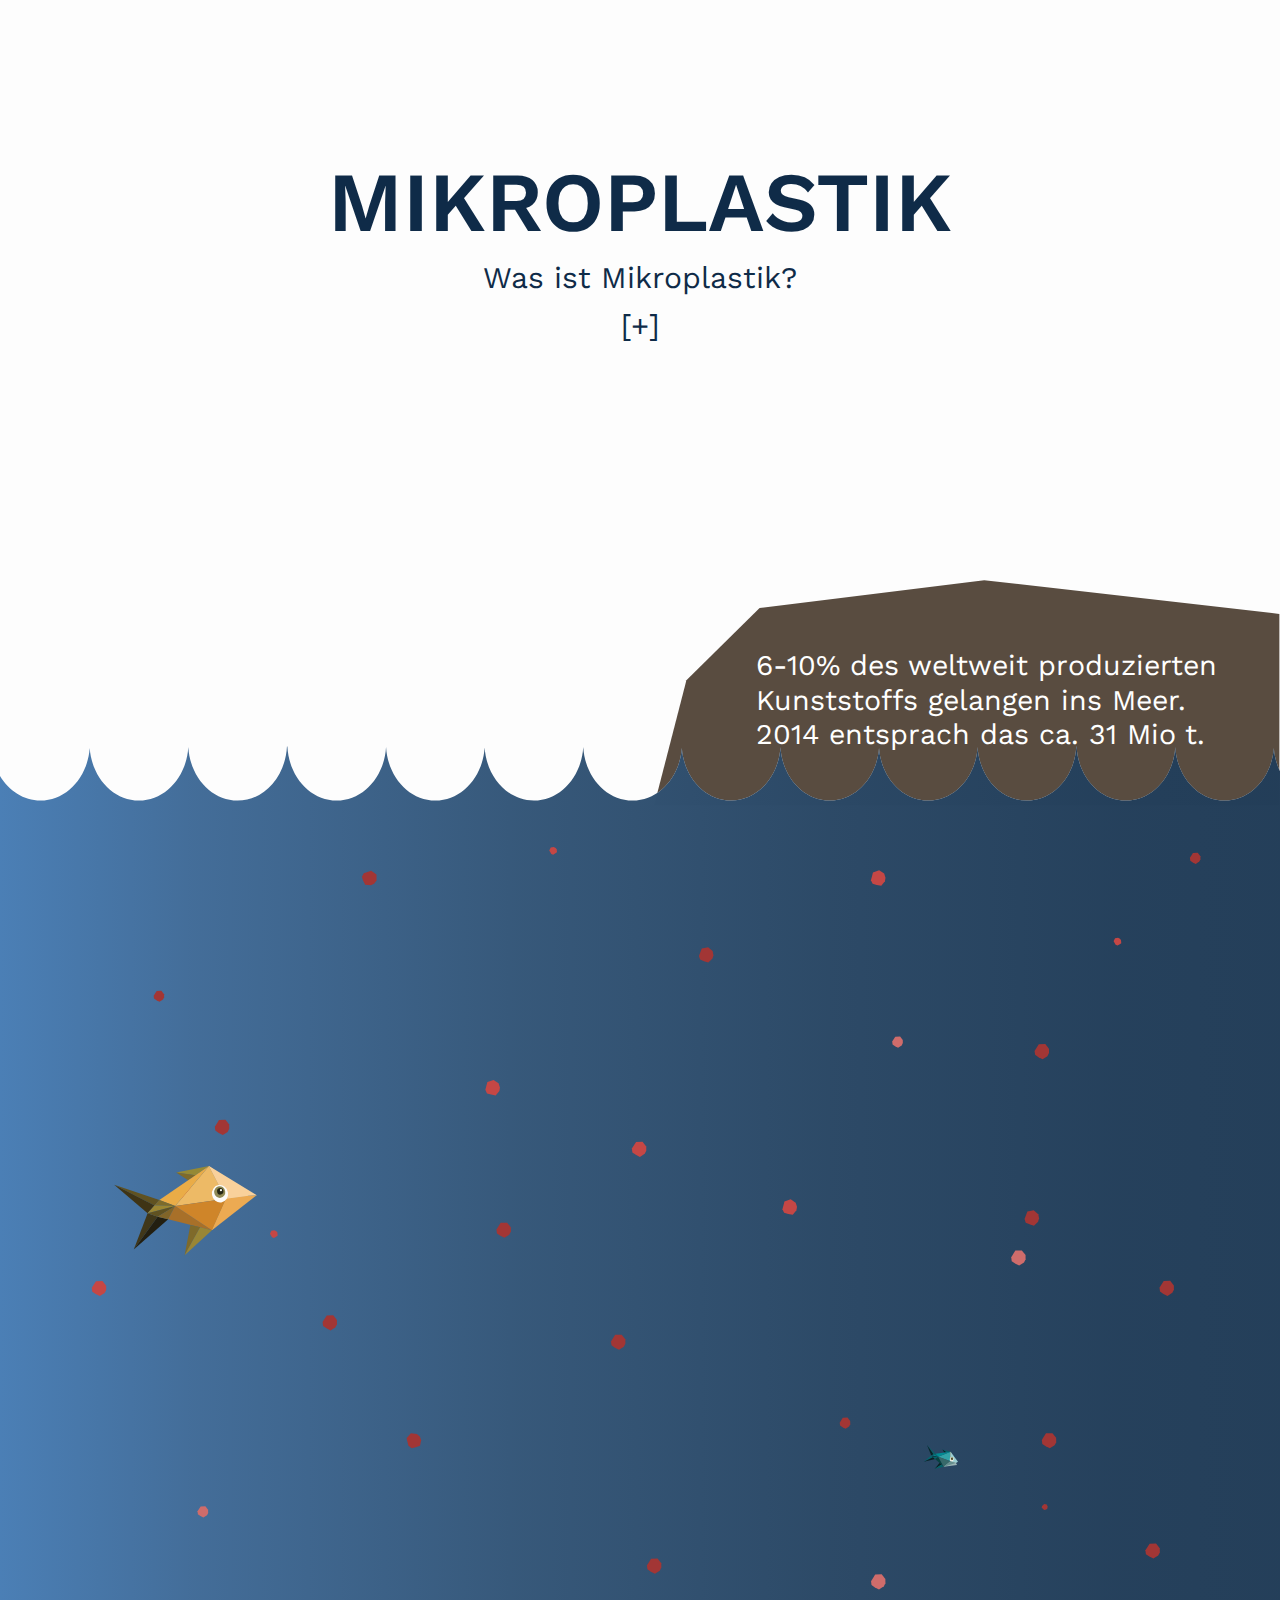
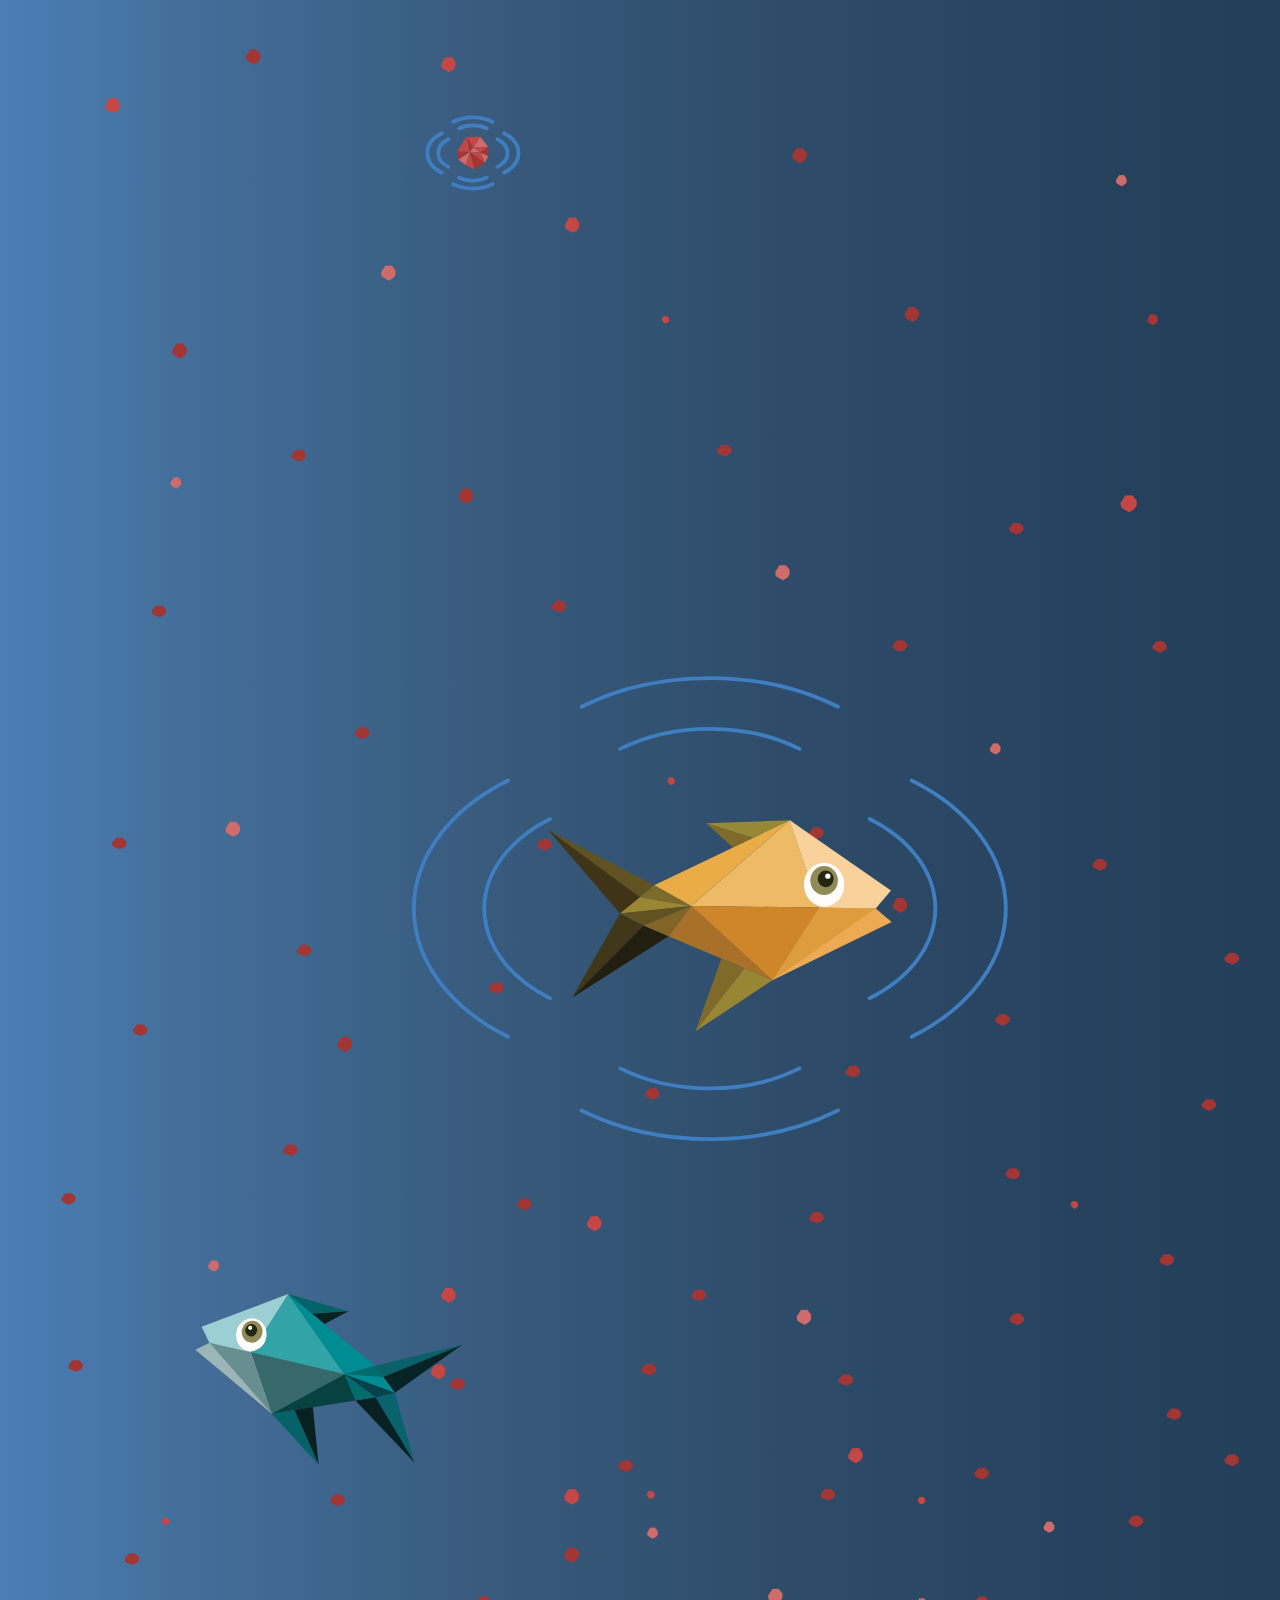
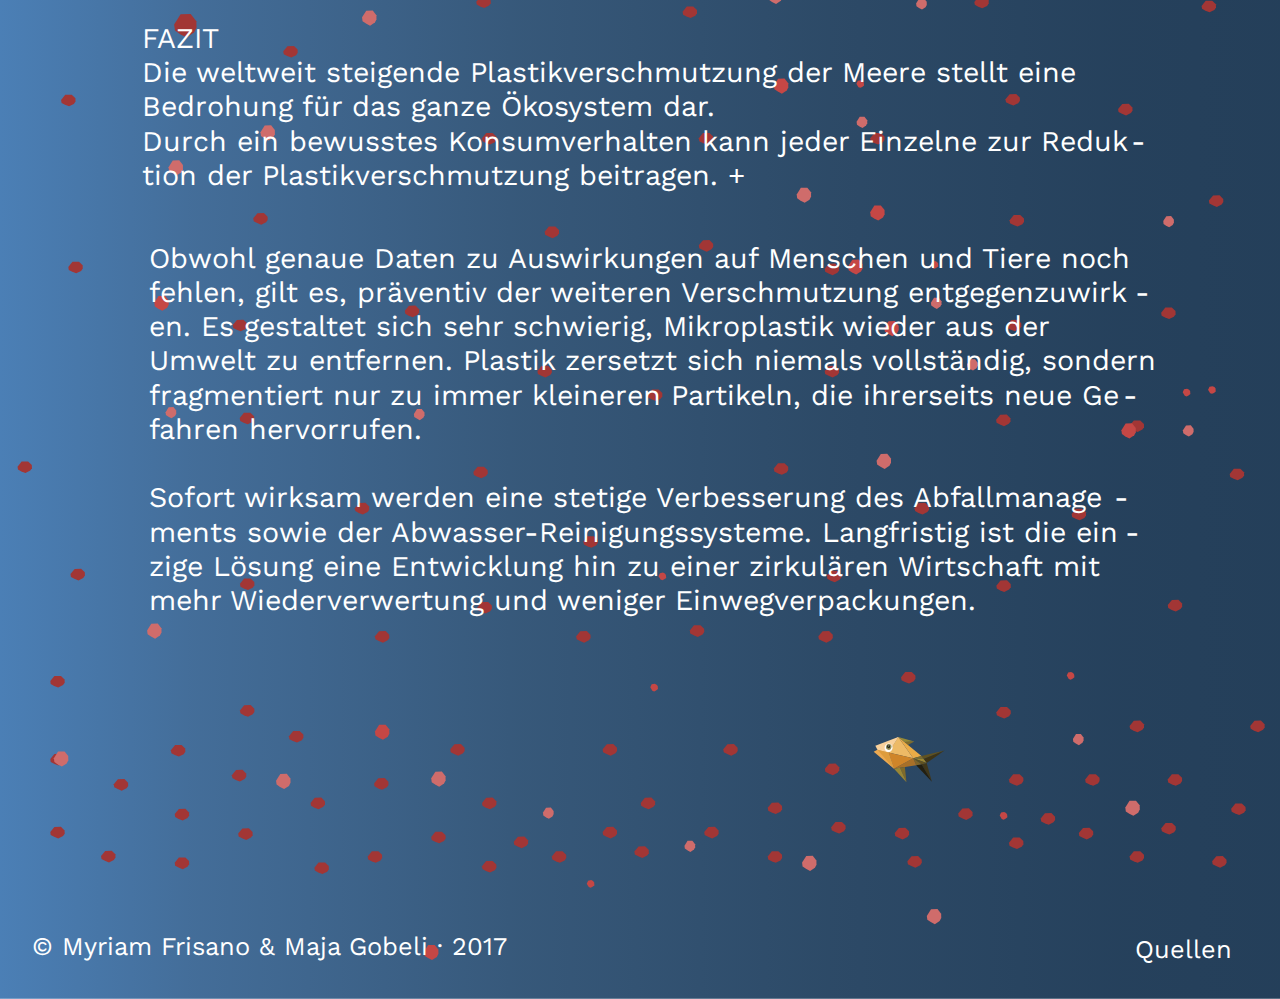
==== commit 32feb24f: "besprechung anpassen" ====
--- a/index.html
+++ b/index.html
@@ -16,7 +16,7 @@
         <div class="head">
             <h1 class="title">Mikroplastik</h1>
             <div class="toggle-box text">
-                <p class="toggles">Was ist Mikroplastik? <i class="fa fa-plus"></i></p>
+                <p class="toggles">Was ist Mikroplastik?<br>[+]</p>
                 <p class="is-toggled hidden">Mikroplastik sind Plastikteile, die kleiner sind als 5mm. Durch ihre geringe Grösse verbreiten sich solche Partikel durch Wasser- sowie Luftwege und sammeln sich in der Umwelt an. Von blossem Auge sind sie nicht zu erkenne, richten aber grossen Schaden an.</p>
             </div>
         </div>
@@ -780,23 +780,15 @@
                         </tspan>
                         <tspan x="0" y="162" class="st2 st3 st4">Durch ein bewusstes Konsumverhalten kann jeder Einzelne zur Reduk</tspan>
                         <tspan x="1556.8" y="162" class="st2 st3 st4">-</tspan>
-                        <tspan x="0" y="216" class="st2 st3 st4">tion der Plastikverschmutzung beitragen.+</tspan>
+                        <tspan x="0" y="216" class="st2 st3 st4">tion der Plastikverschmutzung beitragen. +</tspan>
                     </text>
                 </g>
                 <g id="text">
                     <g>
-                        <text x="1090" y="1904" class="primary toggler st2 st3 st4" data-toggles-overlay="primary">Primäres Mikroplastik</text>
-                        <g class="plus">
-                            <line class="st54" x1="1596.7" y1="1904.6" x2="1596.7" y2="1877"/>
-                            <line class="st54" x1="1582.9" y1="1890.8" x2="1610.4" y2="1890.8"/>
-                        </g>
-                    </g>27.5
+                        <text x="1090" y="1904" class="primary toggler st2 st3 st4" data-toggles-overlay="primary">Primäres Mikroplastik [+]</text>
+                    </g
                     <g>
-                        <text x="1090" y="2050" class="secondary toggler st2 st3 st4" data-toggles-overlay="secondary">Sekundäres Mikroplastik</text>
-                        <g class="plus">
-                            <line class="st54" x1="1655" y1="2050.6" x2="1655" y2="2023"/>
-                            <line class="st54" x1="1641.25" y1="2036.8" x2="1668.75" y2="2036.8"/>
-                        </g>
+                        <text x="1090" y="2050" class="secondary toggler st2 st3 st4" data-toggles-overlay="secondary">Sekundäres Mikroplastik [+]</text>
                     </g>
                 </g>
             </svg>
@@ -959,7 +951,7 @@
         	</g>
         </svg>
         <div class="particle-info toggle-box text">
-            <p class="toggles">Die Partikel gelangen in die Körper von Fischen, anderen Meerestieren und Vögeln. Sie nehmen das Plastik durch Filtration in ihre Körper auf oder ernähren sich von Lebewesen, die Mikroplastik gefressen haben. +</p>
+            <p class="toggles">Die Partikel gelangen in die Körper von Fischen, anderen Meerestieren und Vögeln. Sie nehmen das Plastik durch Filtration in ihre Körper auf oder ernähren sich von Lebewesen, die Mikroplastik gefressen haben. <br>[+]</p>
             <p class="is-toggled hidden">Besonders Mikroorganismen wie Plankton verwechseln die Partikel mit Nahrung. Plastik ist ein Magnet für Gifte und weist eine bis zu 1’000x höhere Schadstoffkonzentration auf als das umliegende Wasser. Kleinstlebewesen können bereits an der
                 Plastikansammlung in ihrem Körper sterben. In grösseren Lebewesen führt sie zu Schäden am Verdaaungstrakt, Geschwürbildung und Unfruchtbarkeit. Auch kommerziell genutzte Arten sind betroffen. Genaue Erhebungen zu den Folgen der steigenden
                 Mikroplastikverschmutzung fehlen bisher, ebenso Daten zu Auswirkungen auf den Menschen. </p>
@@ -969,7 +961,7 @@
         <span class="close"><i class="fa fa-times"></i></span>
         <div class="max-width">
             <h2>Quellen von Mikroplastikpartikeln in Deutschland</h2>
-            <div class="flex">
+            <div class="flex flex-loupe">
                 <div class="svg_holder">
                     <svg version="1.1" id="fish_loupe" xmlns="http://www.w3.org/2000/svg" xmlns:xlink="http://www.w3.org/1999/xlink" x="0px" y="0px"
                     	 viewBox="0 0 280.5 283.3" style="enable-background:new 0 0 280.5 283.3;" xml:space="preserve">
--- a/css/main.css
+++ b/css/main.css
@@ -1732,7 +1732,7 @@
 
 body { text-align: center; color: #0F2B48; }
 
-@media screen and (max-width: 900px) { body { font-size: 20px; } }
+@media screen and (max-width: 900px) { body { font-size: 19px; } }
 
 .hidden { display: none; }
 
@@ -1746,7 +1746,7 @@
 
 .toggles { cursor: pointer; }
 
-.close { position: fixed; top: 20px; right: 20px; z-index: 9999; }
+.close { position: fixed; top: 30px; right: 30px; z-index: 9999; }
 
 .toggler { cursor: pointer; }
 
@@ -1754,43 +1754,55 @@
 
 .water-scrollable svg { width: 100%; height: 100%; }
 
-.overlay { display: none; padding: 20px; width: 80%; max-height: 80%; position: fixed; top: 50%; left: 50%; -webkit-transform: translate(-50%, -50%); -ms-transform: translate(-50%, -50%); transform: translate(-50%, -50%); position: fixed; z-index: 100; background: rgba(255, 255, 255, 0.9); overflow: auto; }
+.overlay { display: none; padding: 20px; width: 80%; max-height: 80%; position: fixed; top: 50%; left: 50%; -webkit-transform: translate(-50%, -50%); -ms-transform: translate(-50%, -50%); transform: translate(-50%, -50%); position: fixed; z-index: 100; background: rgba(255, 255, 255, 0.95); overflow: auto; }
 
 .overlay.open { display: block; }
 
 .overlay .close { position: absolute; top: 3px; right: 10px; cursor: pointer; }
 
-#fish-overlay, #loupe-overlay { width: 100%; height: 100%; max-height: 100%; background: white; overflow-y: auto; }
-
-#fish-overlay h2, #loupe-overlay h2 { margin-bottom: 20px; }
-
-#fish-overlay svg, #loupe-overlay svg { margin: 30px 0; }
-
-#fisch_mp, #fish_loupe { max-width: 1000px; }
+/*#fish-overlay,
+#loupe-overlay{
+    width: 100%;
+    height: 100%;
+    max-height: 100%;
+    background: white;
+    overflow-y: auto;
+    h2{
+        margin-bottom: 20px;
+    }
+    svg{
+        margin: 30px 0;
+    }
+}*/
+#fisch_mp { max-width: 1000px; }
 
 .legend { font-size: .7em; text-align: left; }
 
 .flex { display: -webkit-flex; display: -ms-flexbox; display: flex; -webkit-flex-direction: row; -ms-flex-direction: row; flex-direction: row; -webkit-flex-wrap: nowrap; -ms-flex-wrap: nowrap; flex-wrap: nowrap; -webkit-justify-content: space-between; -ms-flex-pack: justify; justify-content: space-between; -webkit-align-items: flex-start; -ms-flex-align: start; align-items: flex-start; max-width: 80%; margin: 0 auto; }
 
-@media screen and (max-width: 1500px) { .flex { -webkit-flex-wrap: wrap; -ms-flex-wrap: wrap; flex-wrap: wrap; } }
+@media screen and (max-width: 1600px) { .flex { -webkit-flex-wrap: wrap; -ms-flex-wrap: wrap; flex-wrap: wrap; } }
 
 .flex img { width: 200px; }
 
 .flex .img { padding-right: 30px; }
 
-@media screen and (min-width: 1501px) { .flex .svg_holder { padding-right: 30px; } }
-
 .flex .list { width: calc(100% - 230px); }
 
+.flex-loupe div { width: 100%; }
+
+@media screen and (min-width: 1601px) { .flex-loupe div { width: 50%; } }
+
+.flex-loupe .svg_holder { padding-top: 30px; padding-right: 30px; }
+
 #sources, #solution { text-align: left; }
 
 #sources h2, #solution h2 { text-align: center; }
 
-#fish_dead { max-width: 800px; width: 80%; }
+#fish_dead { max-width: 600px; width: 80%; }
 
 .particle-info { width: 80%; }
 
-.max-width { max-width: 80%; margin: 0 auto; }
+.max-width { margin: 0 auto; }
 
 @-webkit-keyframes waves { 0% { -webkit-transform: translateX(-20px); transform: translateX(-20px); }
   50% { -webkit-transform: translateX(20px); transform: translateX(20px); }
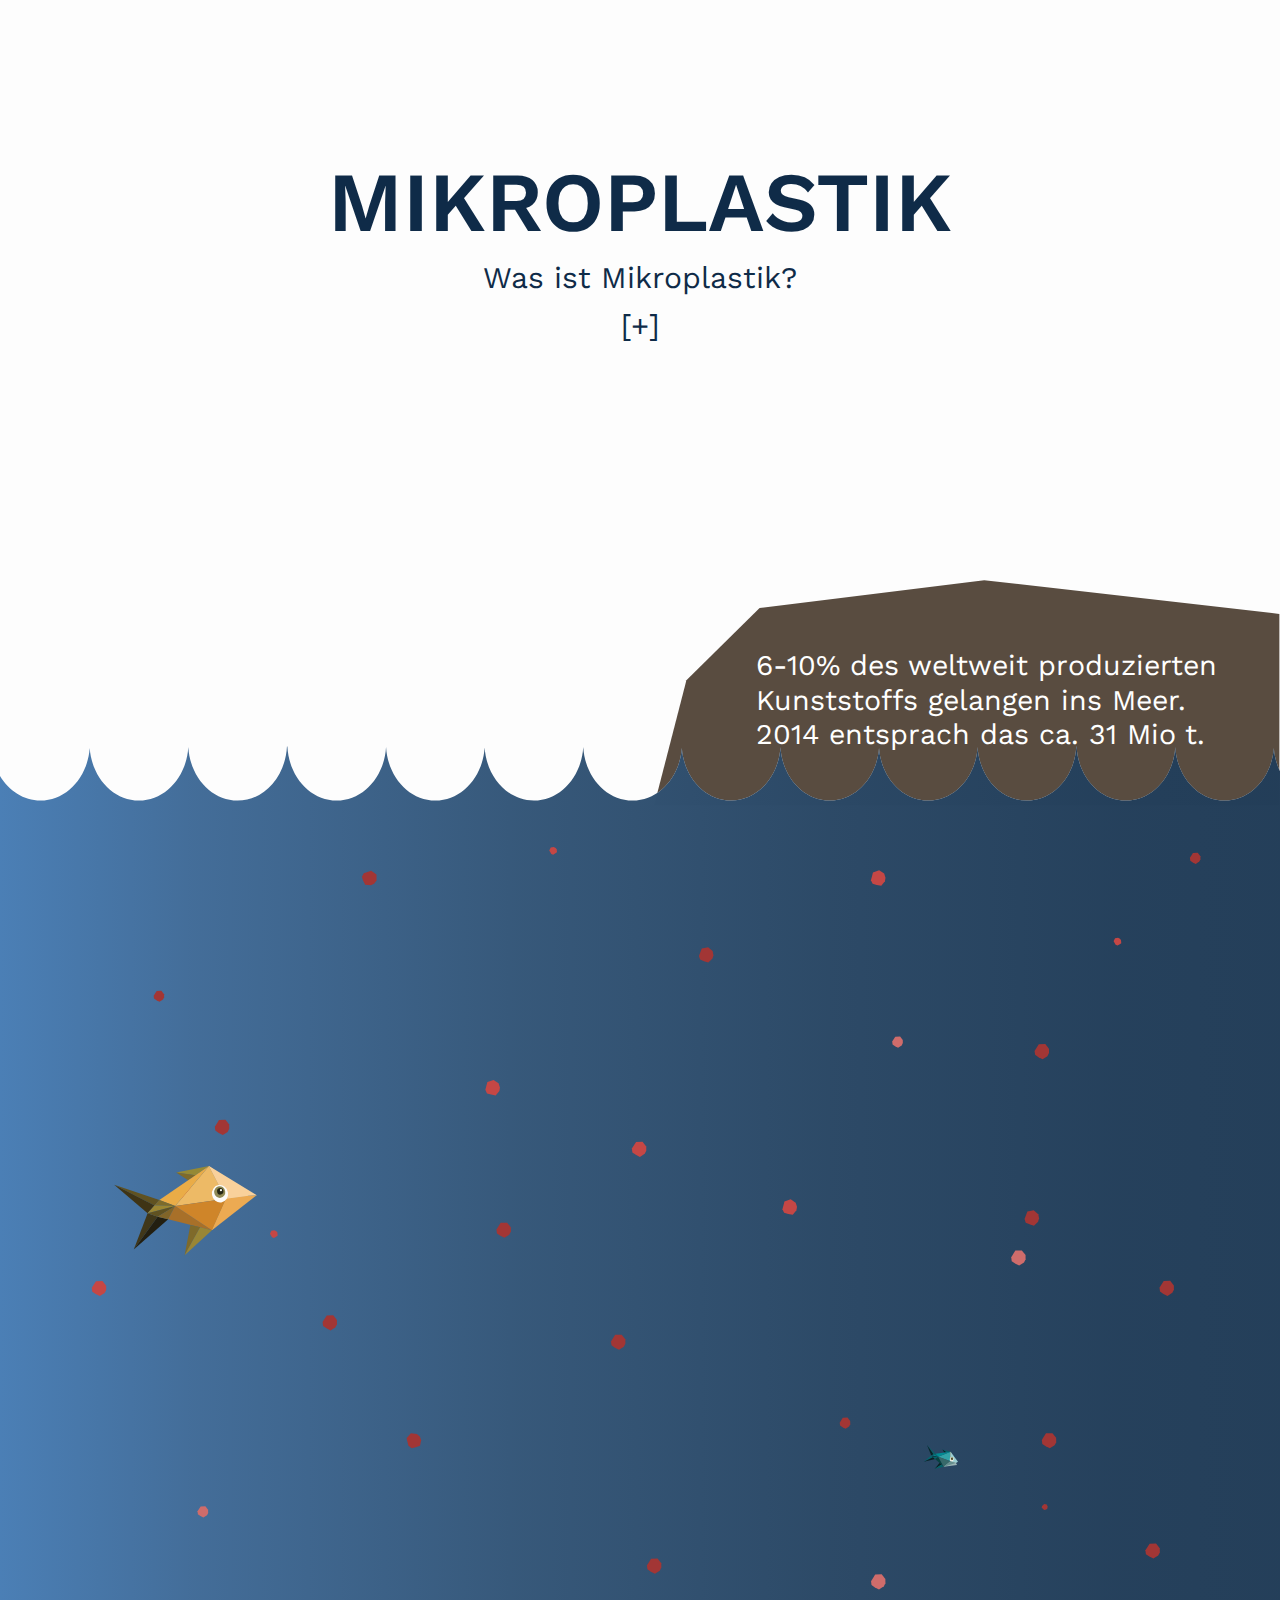
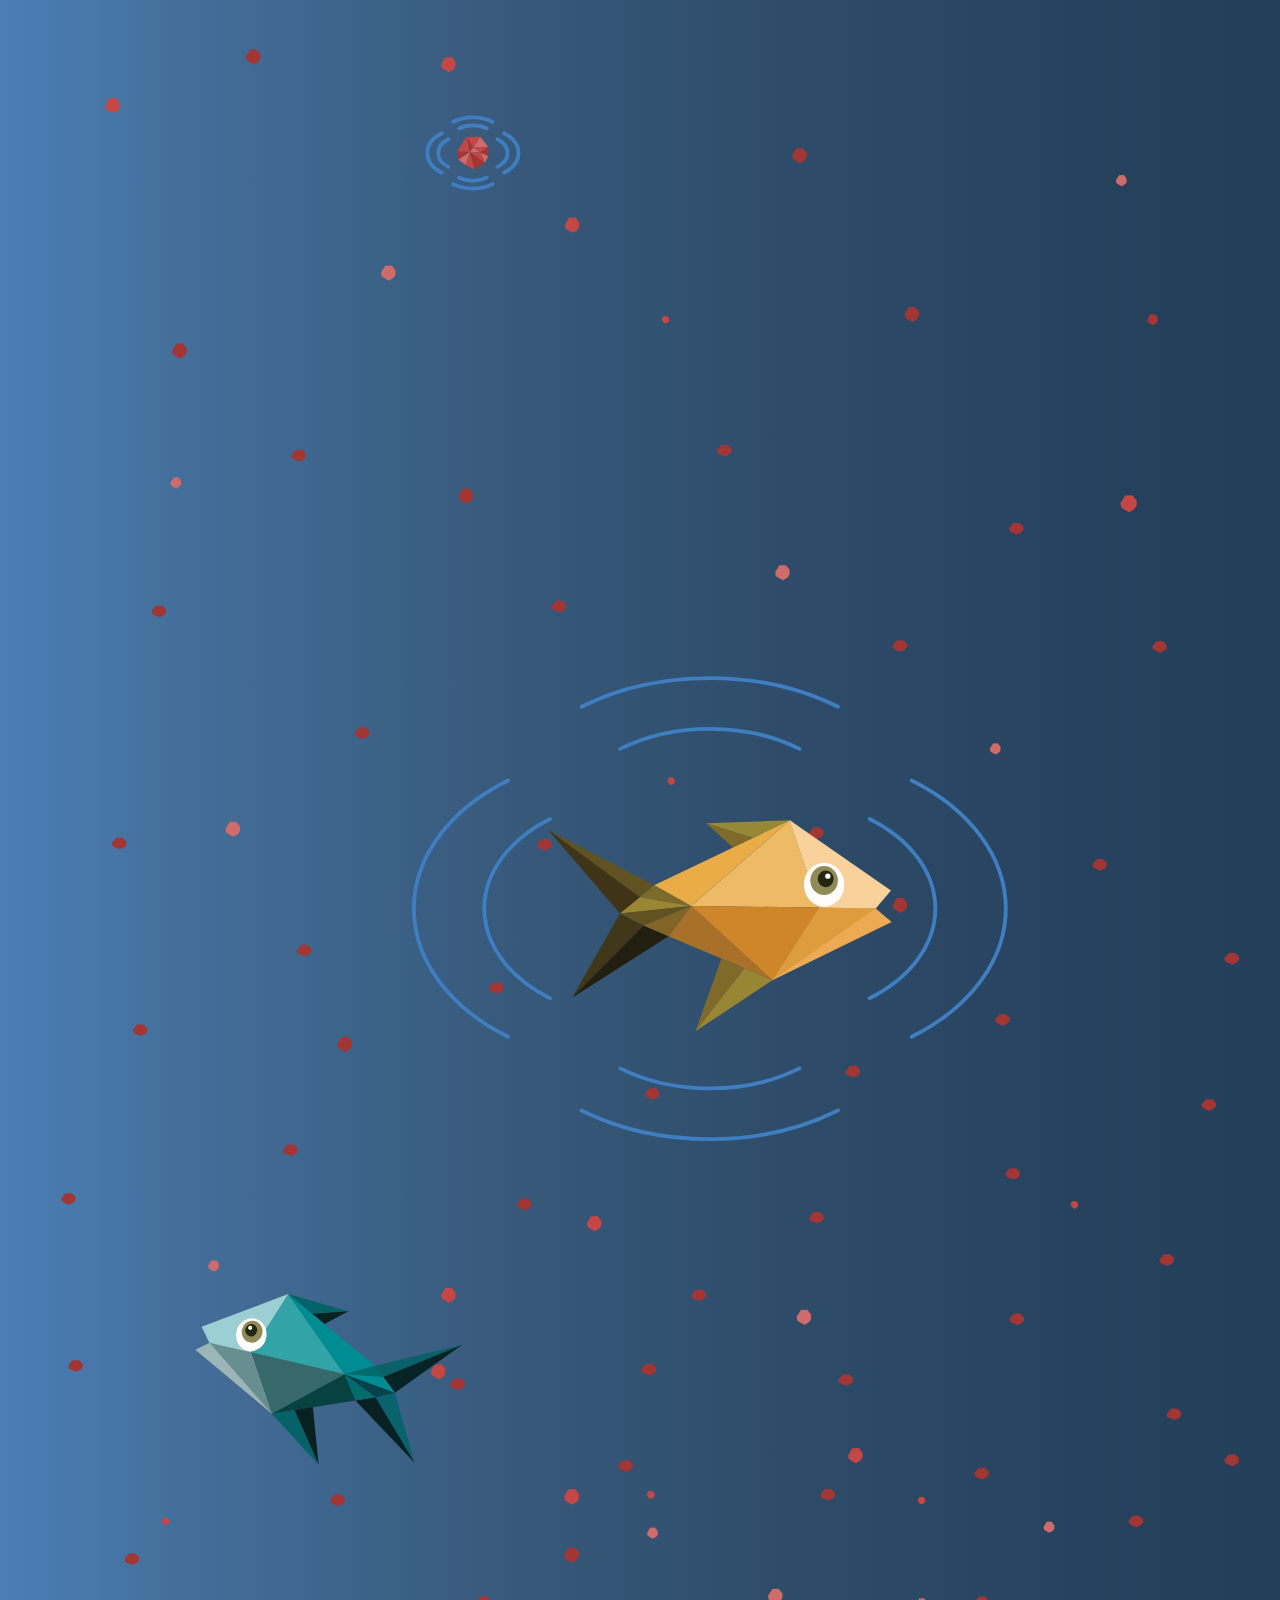
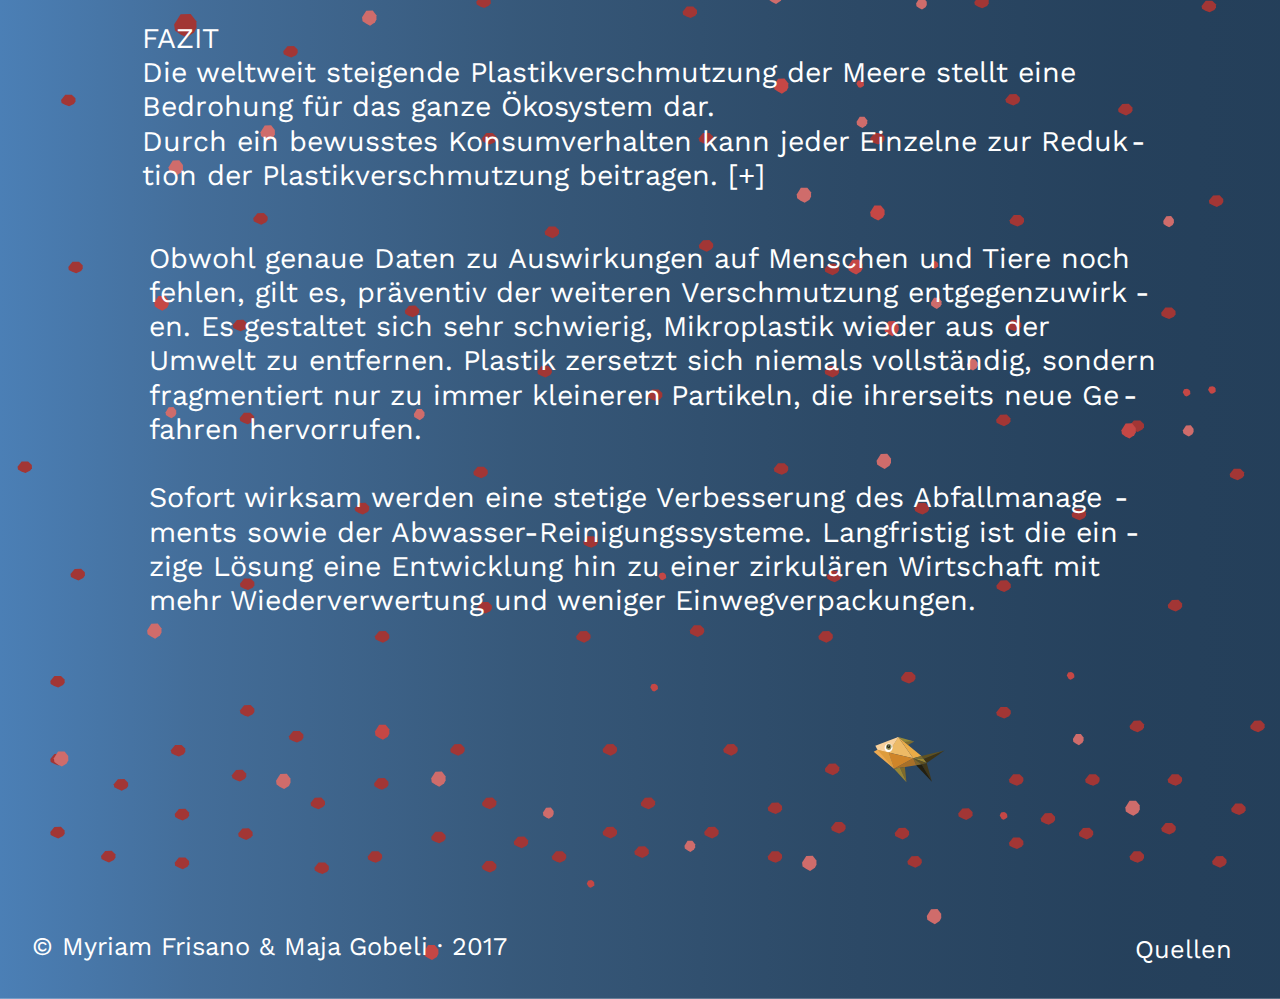
==== commit 455fe20d: "fix last plus end" ====
--- a/index.html
+++ b/index.html
@@ -15,7 +15,7 @@
     <div class="container">
         <div class="head">
             <h1 class="title">Mikroplastik</h1>
-            <div class="toggle-box text">
+            <div class="toggle-box text max-width">
                 <p class="toggles">Was ist Mikroplastik?<br>[+]</p>
                 <p class="is-toggled hidden">Mikroplastik sind Plastikteile, die kleiner sind als 5mm. Durch ihre geringe Grösse verbreiten sich solche Partikel durch Wasser- sowie Luftwege und sammeln sich in der Umwelt an. Von blossem Auge sind sie nicht zu erkenne, richten aber grossen Schaden an.</p>
             </div>
@@ -780,7 +780,7 @@
                         </tspan>
                         <tspan x="0" y="162" class="st2 st3 st4">Durch ein bewusstes Konsumverhalten kann jeder Einzelne zur Reduk</tspan>
                         <tspan x="1556.8" y="162" class="st2 st3 st4">-</tspan>
-                        <tspan x="0" y="216" class="st2 st3 st4">tion der Plastikverschmutzung beitragen. +</tspan>
+                        <tspan x="0" y="216" class="st2 st3 st4">tion der Plastikverschmutzung beitragen. [+]</tspan>
                     </text>
                 </g>
                 <g id="text">
@@ -959,7 +959,7 @@
     </div>
     <div id="loupe-overlay" class="overlay">
         <span class="close"><i class="fa fa-times"></i></span>
-        <div class="max-width">
+        <div>
             <h2>Quellen von Mikroplastikpartikeln in Deutschland</h2>
             <div class="flex flex-loupe">
                 <div class="svg_holder">
--- a/css/main.css
+++ b/css/main.css
@@ -1802,7 +1802,7 @@
 
 .particle-info { width: 80%; }
 
-.max-width { margin: 0 auto; }
+.max-width { max-width: 80%; margin: 0 auto; }
 
 @-webkit-keyframes waves { 0% { -webkit-transform: translateX(-20px); transform: translateX(-20px); }
   50% { -webkit-transform: translateX(20px); transform: translateX(20px); }
